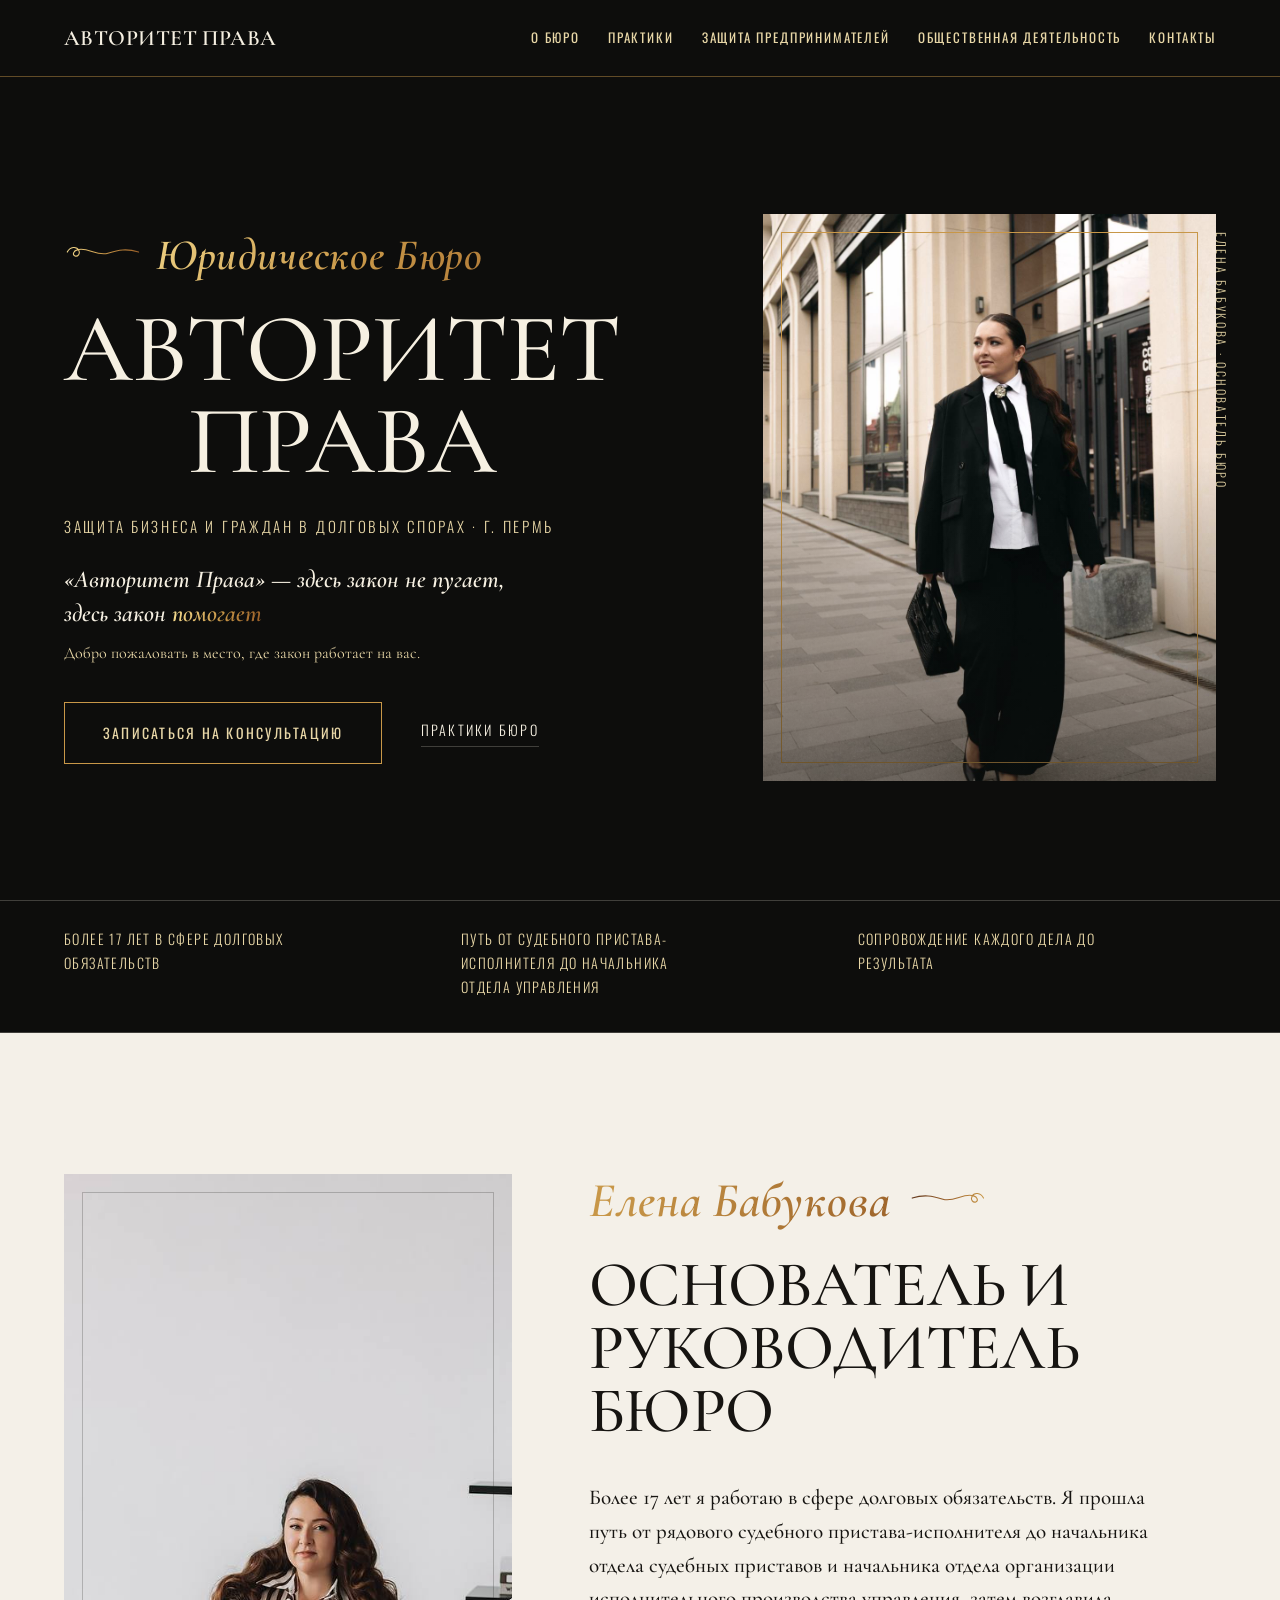
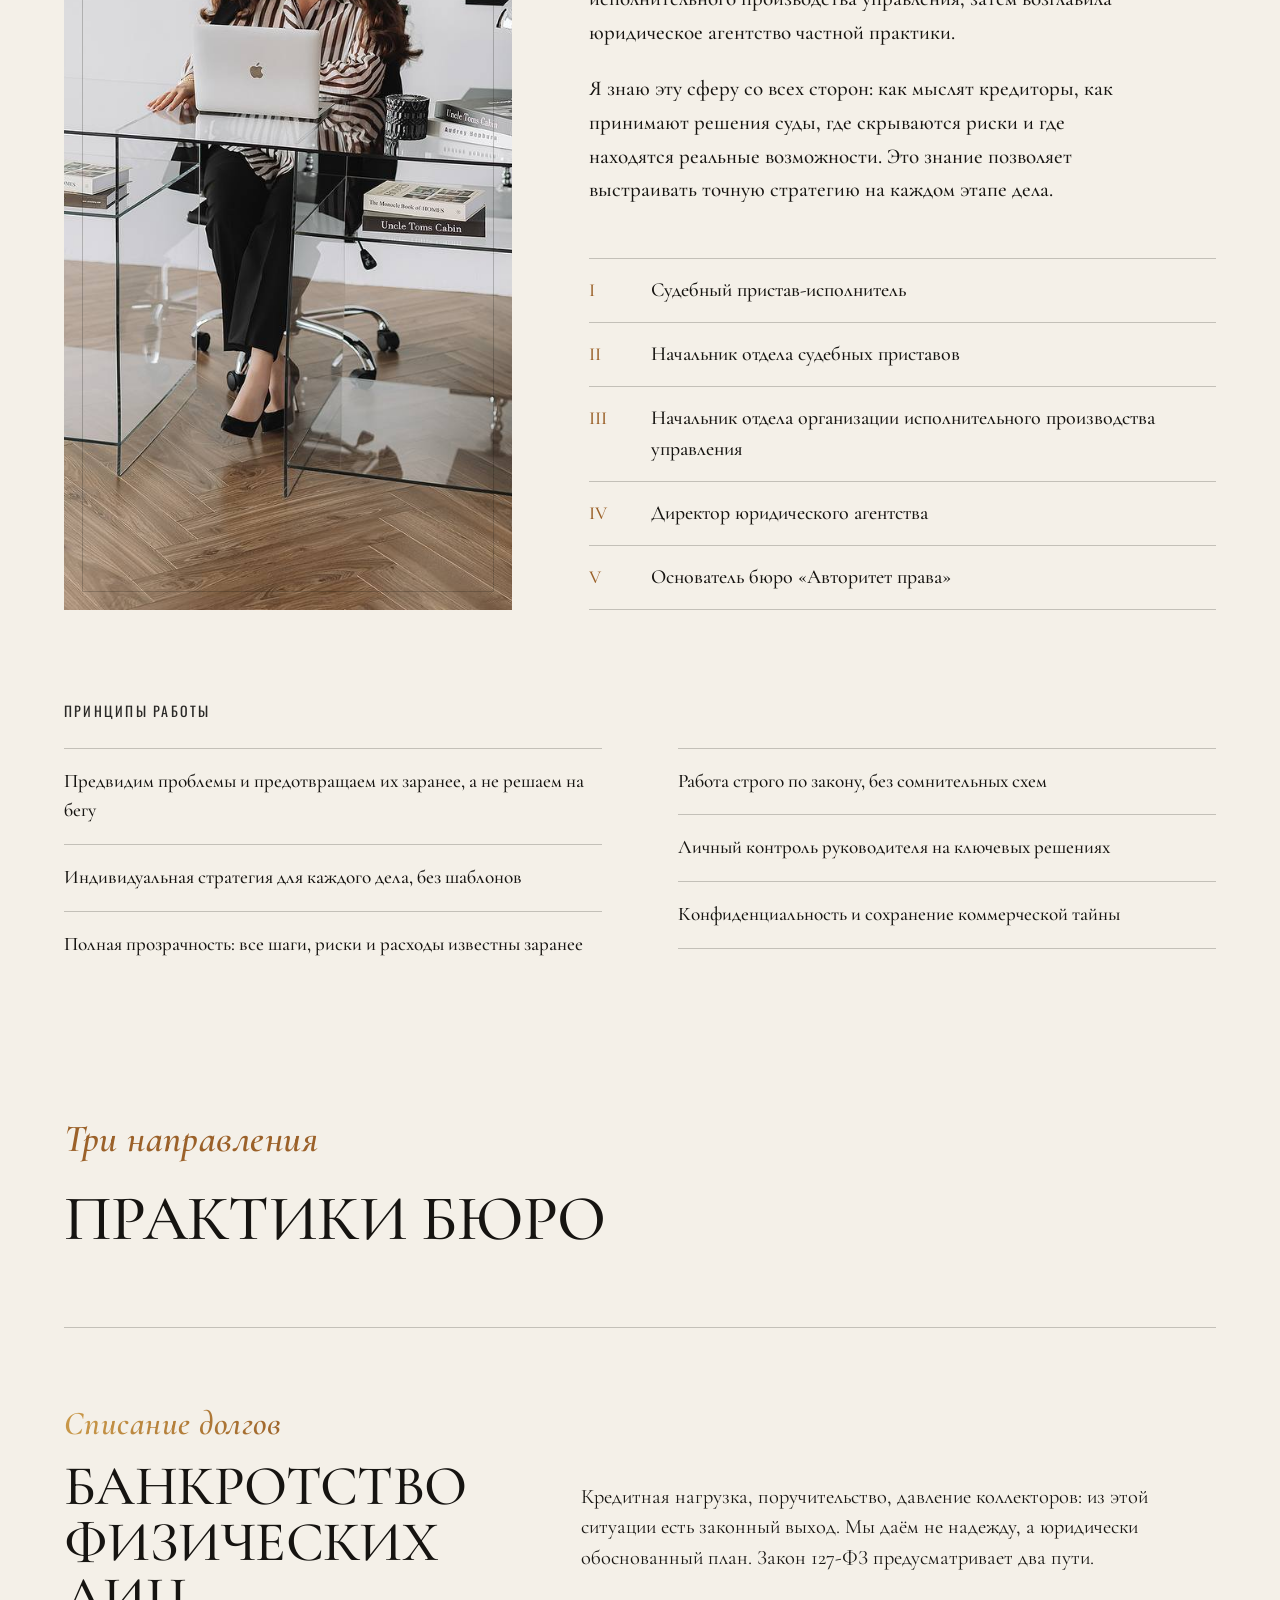
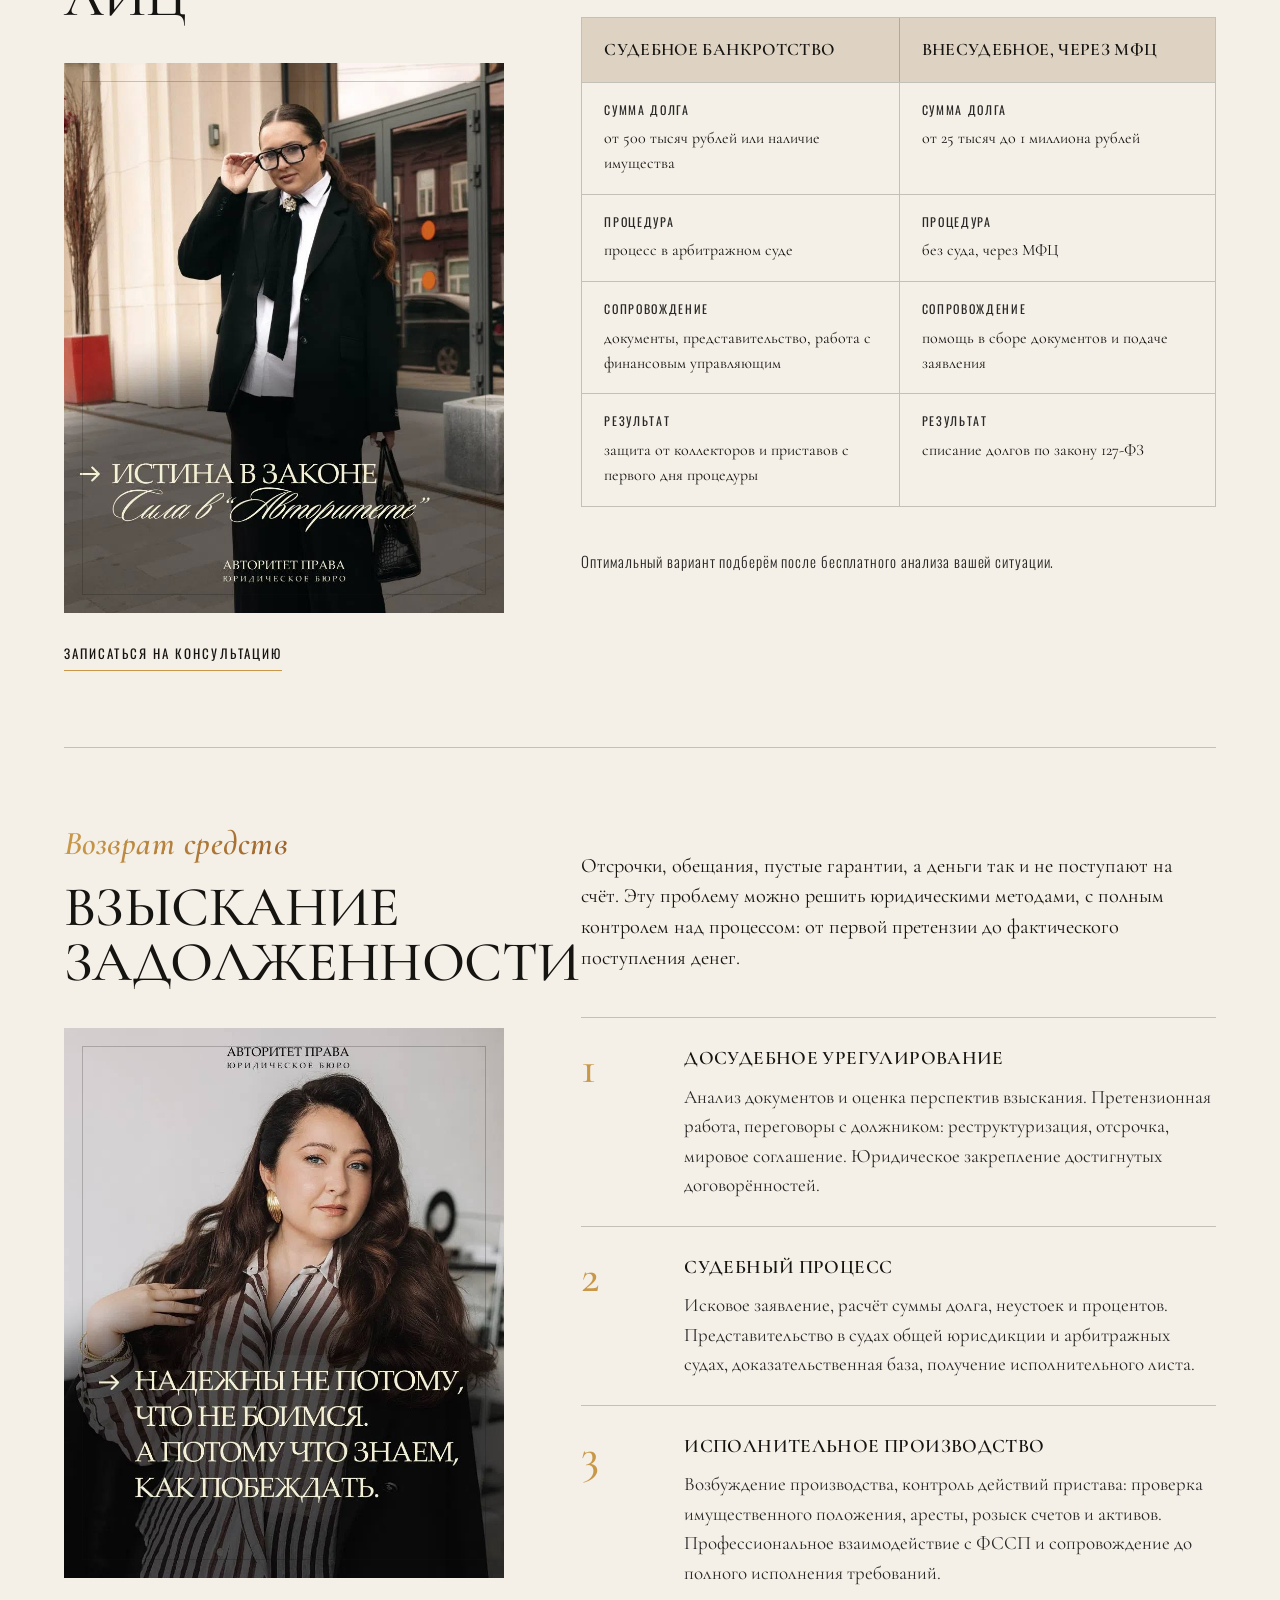
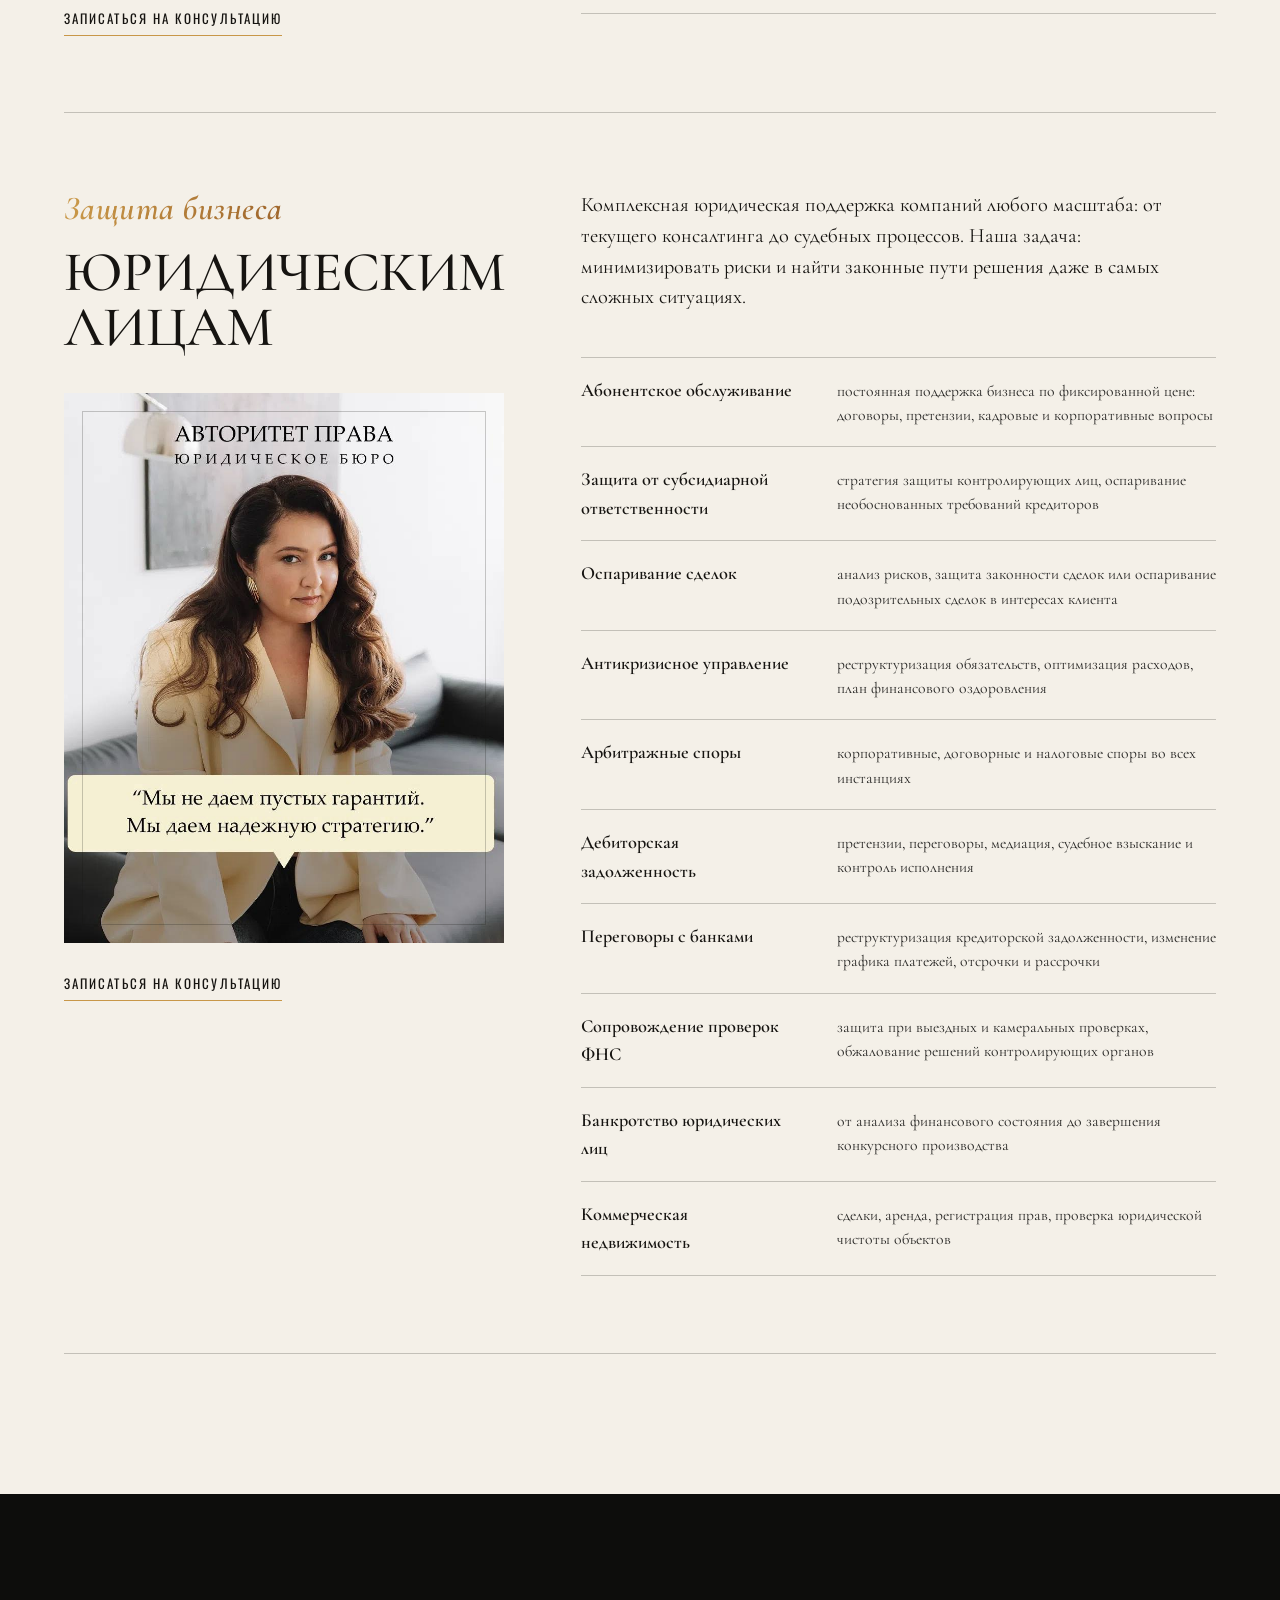
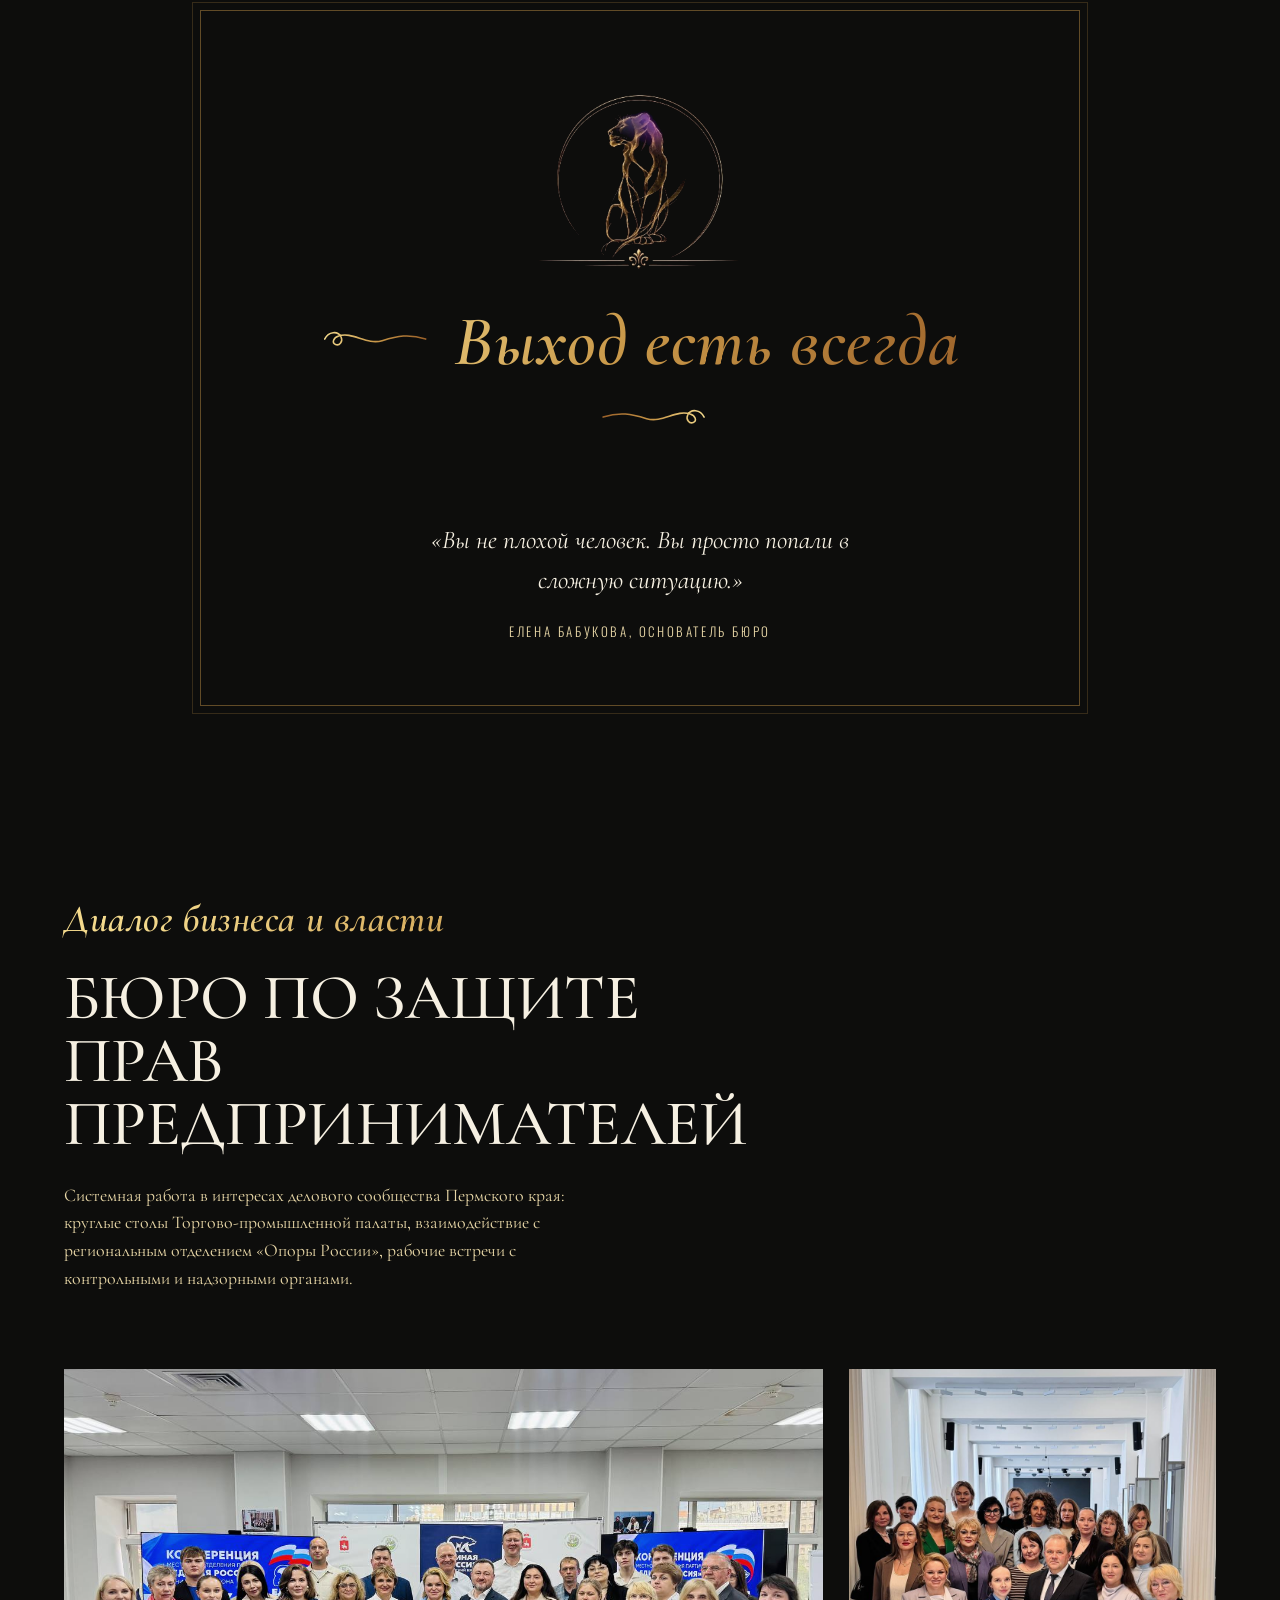
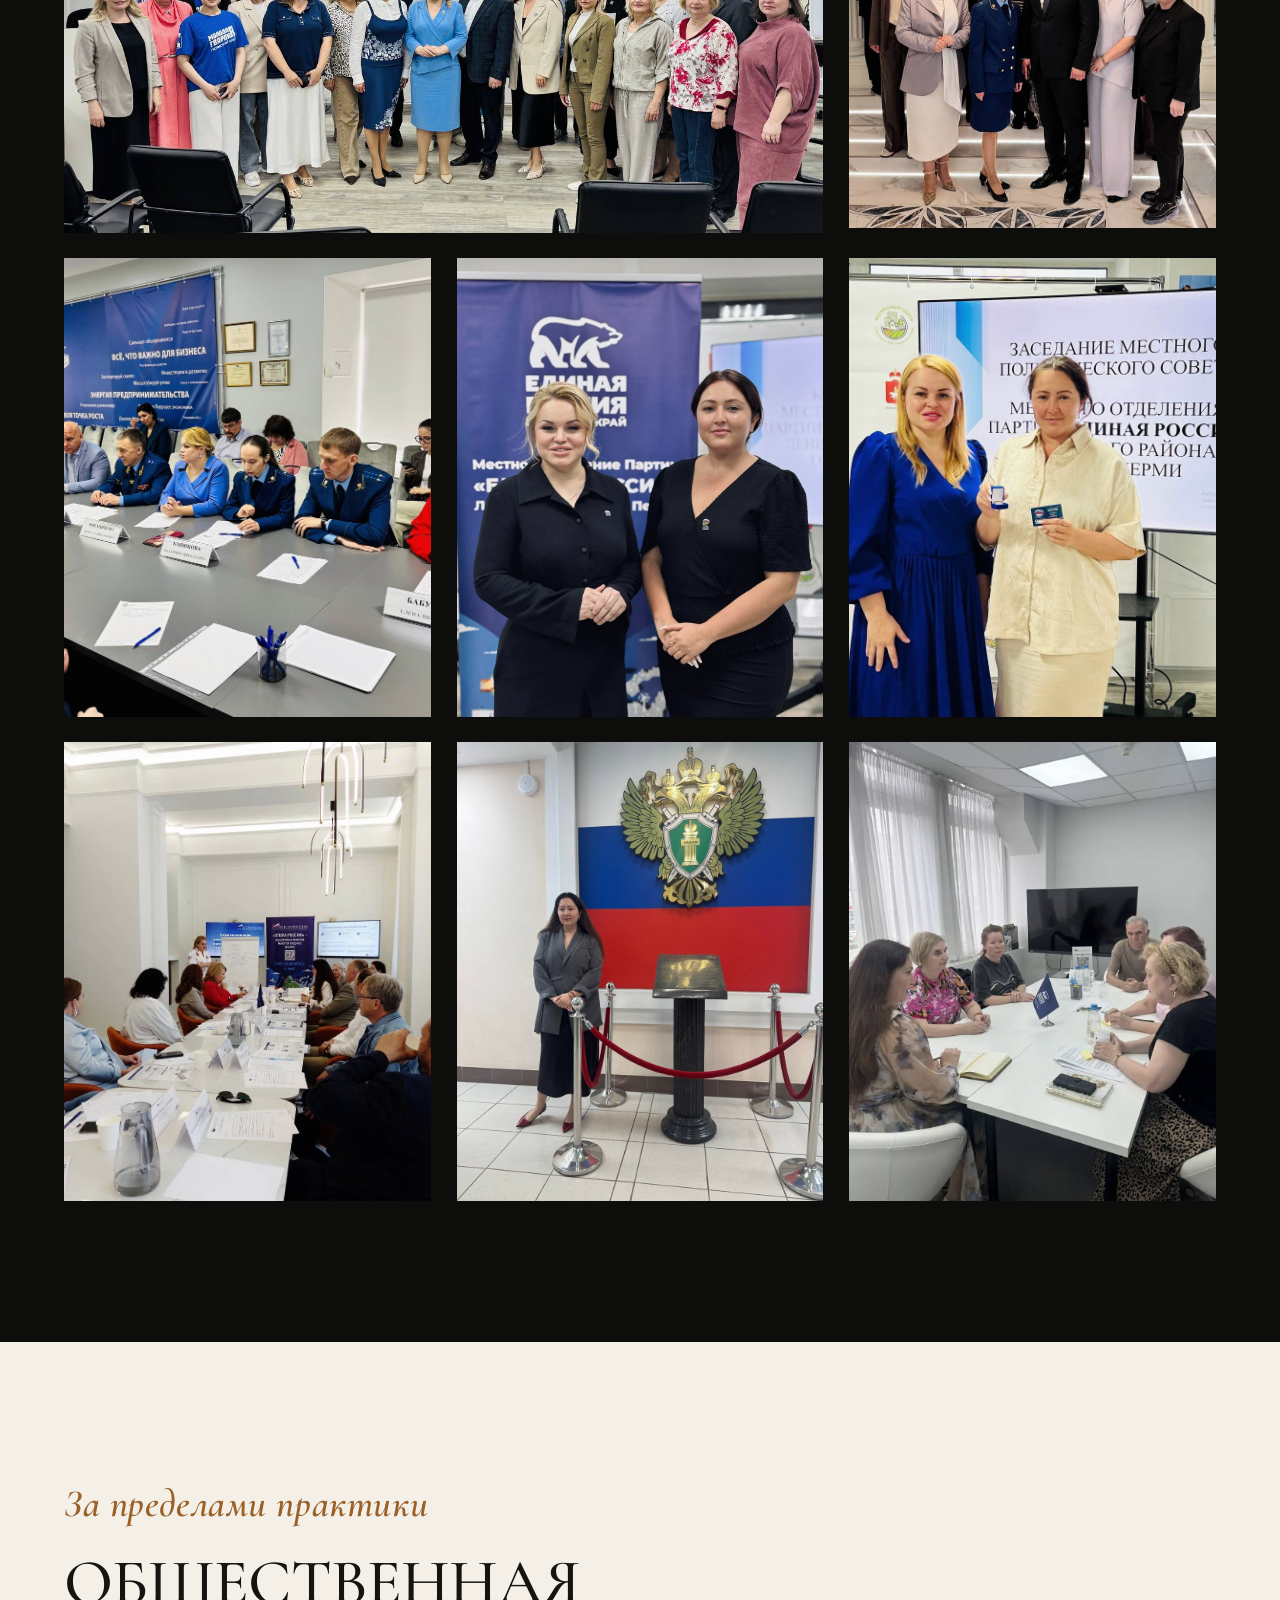
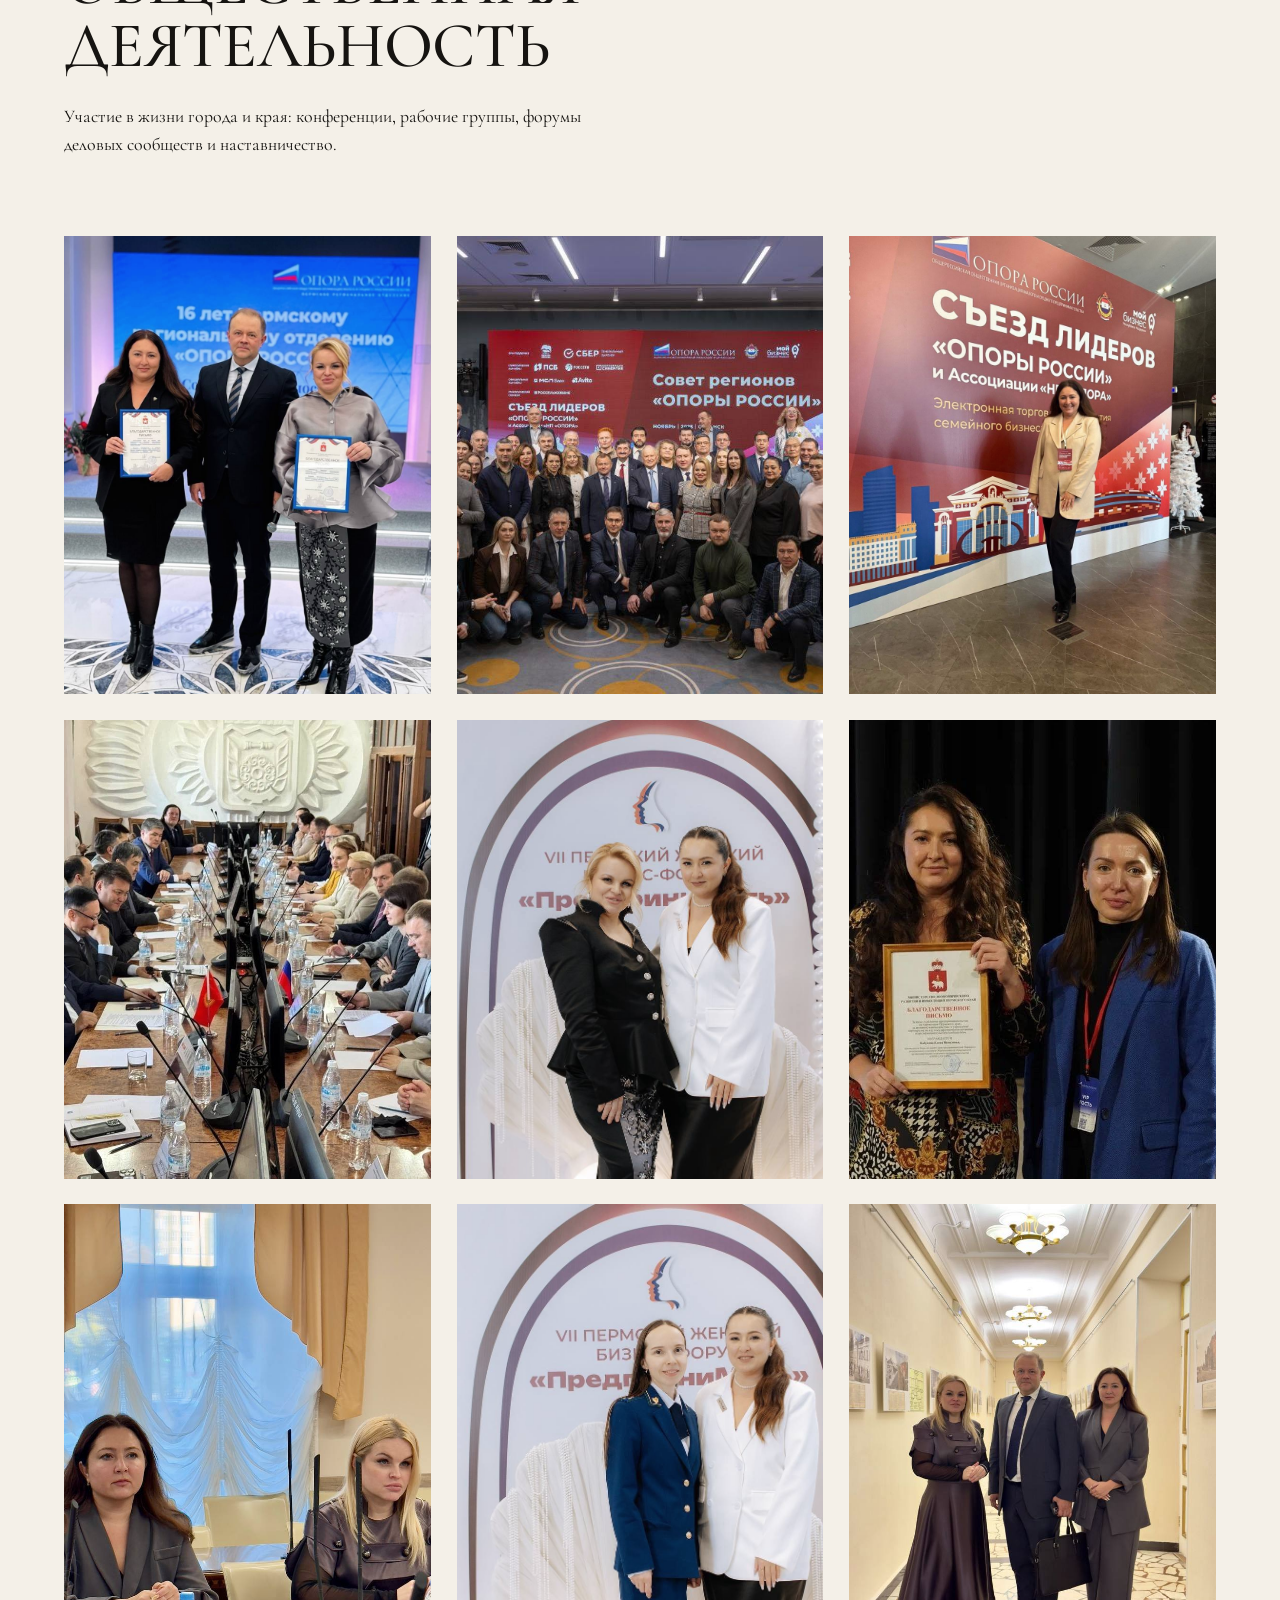
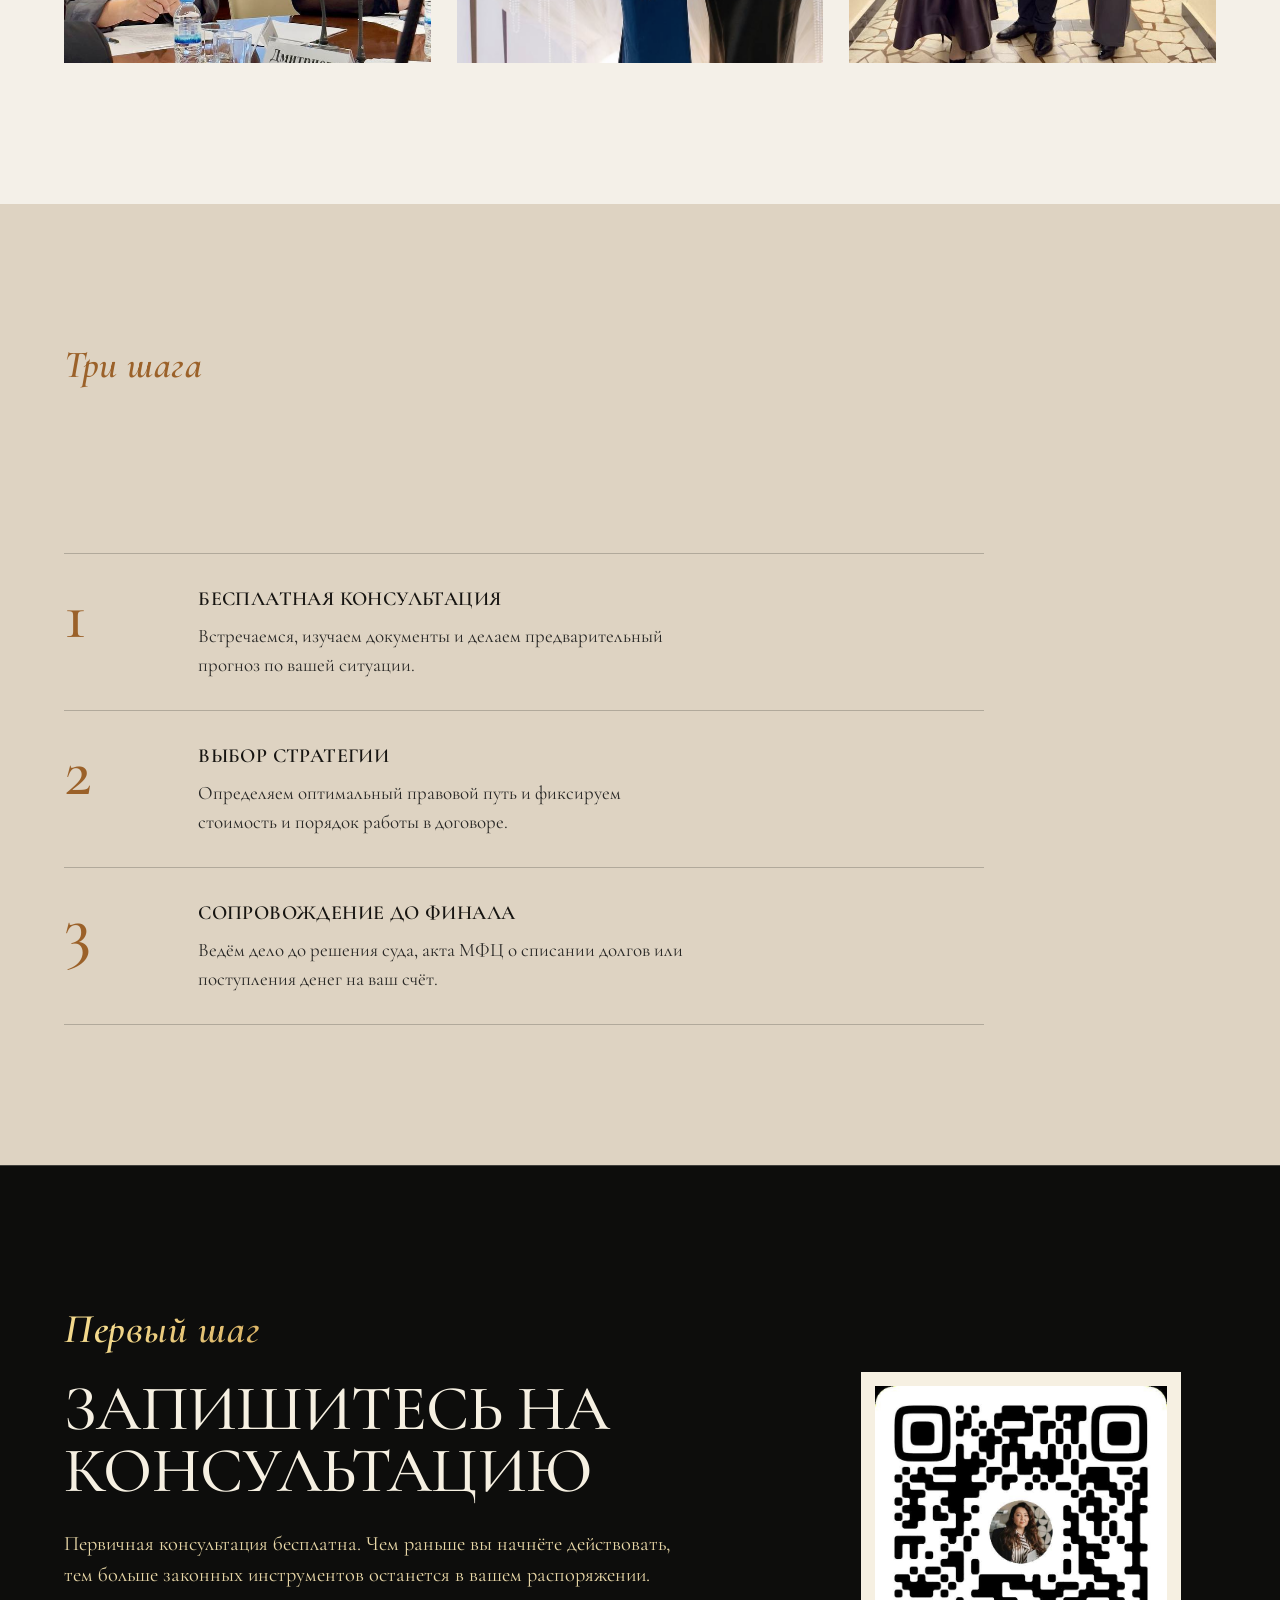
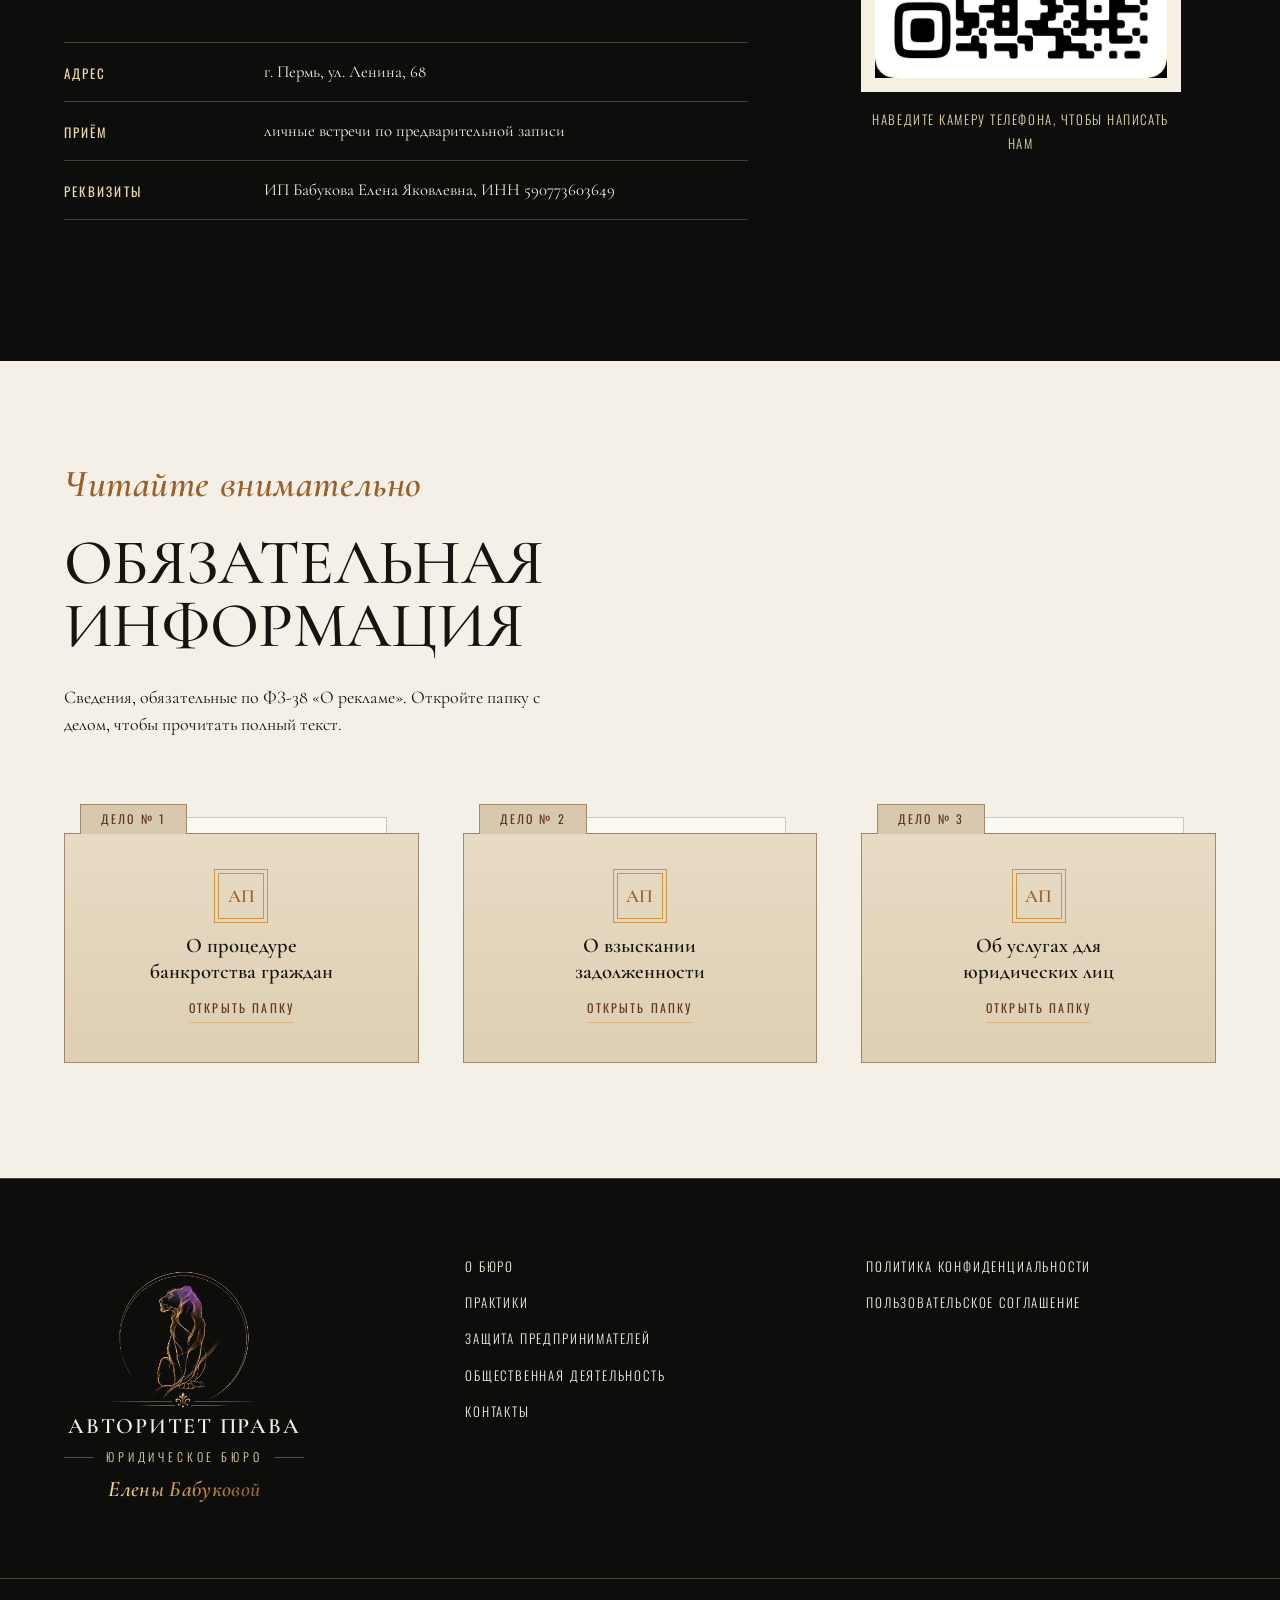
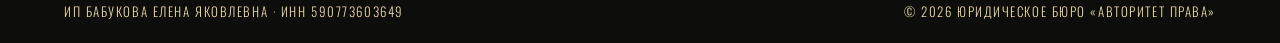
==== index.html @ 15e3c3ee "Правки по созвону с заказчиком: строгий курсив, тёмная шапка, таблица, рамка цитаты - Great Vibes за" ====
<!DOCTYPE html>
<html lang="ru">
<head>
<meta charset="utf-8">
<meta name="viewport" content="width=device-width, initial-scale=1">
<title>Авторитет права · Юридическое бюро, Пермь</title>
<meta name="description" content="Юридическое бюро «Авторитет права», Пермь. Банкротство физических лиц, взыскание задолженности, юридическое сопровождение бизнеса. Основатель: Елена Бабукова, более 17 лет практики.">
<link rel="icon" href="data:image/svg+xml,%3Csvg xmlns='http://www.w3.org/2000/svg' viewBox='0 0 64 64'%3E%3Crect width='64' height='64' fill='%230D0D0C'/%3E%3Ctext x='32' y='45' font-family='Georgia,serif' font-size='38' fill='%23C89748' text-anchor='middle'%3E%D0%90%3C/text%3E%3C/svg%3E">
<link rel="preconnect" href="https://fonts.googleapis.com">
<link rel="preconnect" href="https://fonts.gstatic.com" crossorigin>
<link href="https://fonts.googleapis.com/css2?family=Cormorant+Garamond:ital,wght@0,400;0,500;0,600;1,400;1,500;1,600&family=Oswald:wght@300;400&display=swap" rel="stylesheet">
<link rel="stylesheet" href="assets/site.css?v=2">
</head>
<body class="page-home">
<!--
THESIS: премиальный юридический дом в Перми, поданный как дорогое печатное издание:
слоновая кость против угольных слайдов, антиква капителью, каллиграфический росчерк.
Отказ от категорийного шаблона «3 карточки + иконки + градиентный герой».
OWN-WORLD: фарфор #F4F0E8, уголь #0D0D0C, многослойное золото F3D98C→9B6129 только
как тонкая линия и росчерк; Cormorant Garamond caps, Ballet script, Oswald микротип;
острые углы, ноль теней, волосяные линии, меню-листы вместо карточек.
STORY: посетитель узнаёт бюро, верит биографии основателя и реальным фото
деятельности, понимает три практики и записывается на консультацию.
FIRST VIEWPORT: угольный слайд; слева росчерк «юридическое бюро», гигантское
АВТОРИТЕТ ПРАВА, строка Освальдом, кнопка записи; справа портрет с тёмной вуалью
в золотой раме; внизу волосяная строка фактов.
FORM: дорогой журнальный лендинг, закреплён брендовыми доками клиента (brief-pinned).
FINISH: unreviewed and undocumented is unfinished; this build ends with the finish
review, the verdict, and DESIGN.md
-->

<header class="site-head" id="top">
  <div class="wrap head-row">
    <a class="brand" href="#top" aria-label="Авторитет права, на главную">
      <span class="brand-name">Авторитет права</span>
    </a>
    <nav class="head-nav" aria-label="Основная навигация">
      <a href="#osnovatel">О бюро</a>
      <a href="#praktiki">Практики</a>
      <a href="#predprinimateli">Защита предпринимателей</a>
      <a href="#obshestvo">Общественная деятельность</a>
      <a href="#kontakty">Контакты</a>
    </nav>
    <a class="head-cta" href="#kontakty">Записаться</a>
    <button class="burger" type="button" aria-expanded="false" aria-controls="mobile-menu" aria-label="Открыть меню">
      <span></span><span></span>
    </button>
  </div>
</header>

<div class="mobile-menu" id="mobile-menu" hidden>
  <nav aria-label="Мобильная навигация">
    <a href="#osnovatel">О бюро</a>
    <a href="#praktiki">Практики</a>
    <a href="#predprinimateli">Защита предпринимателей</a>
    <a href="#obshestvo">Общественная деятельность</a>
    <a href="#kontakty">Контакты</a>
    <a class="mobile-menu-cta" href="#kontakty">Записаться на консультацию</a>
  </nav>
</div>

<main>

  <!-- ГЕРОЙ -->
  <section class="hero" aria-label="Юридическое бюро Авторитет права">
    <div class="wrap hero-grid">
      <div class="hero-copy">
        <p class="script gold-script hero-script reveal"><span class="fl-top" aria-hidden="true"><svg viewBox="0 0 180 26"><defs><linearGradient id="flg-t" x1="0" y1="0" x2="1" y2="0"><stop offset="0" stop-color="#F3D98C"/><stop offset=".5" stop-color="#C89748"/><stop offset="1" stop-color="#9B6129"/></linearGradient></defs><path id="flh" d="M12 16 C20 6 33 7 36 14 C38 19 33 23 29 21 C25 19 27 13 33 12 C51 8 66 18 84 14" fill="none" stroke="url(#flg-t)" stroke-width="1.8" stroke-linecap="round"/><use href="#flh" transform="translate(180,0) scale(-1,1)"/><rect x="87.5" y="11.5" width="5" height="5" transform="rotate(45 90 14)" fill="url(#flg-t)"/></svg></span><svg class="fl" viewBox="0 0 140 40" aria-hidden="true"><defs><linearGradient id="flg-d" x1="0" y1="0" x2="1" y2="0"><stop offset="0" stop-color="#F3D98C"/><stop offset=".5" stop-color="#C89748"/><stop offset="1" stop-color="#9B6129"/></linearGradient></defs><path d="M6 22 C11 12 23 11 27 19 C30 25 25 31 20 29 C15 27 17 20 24 18 C42 12 60 30 80 24 C100 18 114 15 136 22" fill="none" stroke="url(#flg-d)" stroke-width="2" stroke-linecap="round"/></svg>Юридическое Бюро<svg class="fl fl-r fl-sym" viewBox="0 0 140 40" aria-hidden="true"><path d="M6 22 C11 12 23 11 27 19 C30 25 25 31 20 29 C15 27 17 20 24 18 C42 12 60 30 80 24 C100 18 114 15 136 22" fill="none" stroke="url(#flg-d)" stroke-width="2" stroke-linecap="round"/></svg></p>
        <h1 class="hero-title">
          <span class="reveal d1">Авторитет</span>
          <span class="reveal d2">права</span>
        </h1>
        <p class="hero-line reveal d3">Защита бизнеса и граждан в долговых спорах · г. Пермь</p>
        <p class="hero-welcome reveal d3">«Авторитет Права» — здесь закон не пугает, здесь закон <em class="gold-word">помогает</em></p>
        <p class="hero-welcome-sub reveal d4">Добро пожаловать в место, где закон работает на вас.</p>
        <div class="hero-actions reveal d4">
          <a class="btn btn-gold" href="#kontakty">Записаться на консультацию</a>
          <a class="link-quiet" href="#praktiki">Практики бюро</a>
        </div>
      </div>
      <figure class="hero-photo reveal d2">
        <span class="media" style="aspect-ratio:1024/1280">
          <img src="photoobsh/photo_1_2026-08-18_11-00-20.jpg" alt="Елена Бабукова, основатель юридического бюро «Авторитет права»" fetchpriority="high">
        </span>
        <span class="frame" aria-hidden="true"></span>
        <figcaption class="side-caption">Елена Бабукова · основатель бюро</figcaption>
      </figure>
    </div>
    <div class="wrap hero-facts reveal d5">
      <p>Более 17 лет в сфере долговых обязательств</p>
      <p>Путь от судебного пристава-исполнителя до начальника отдела управления</p>
      <p>Сопровождение каждого дела до результата</p>
    </div>
  </section>

  <!-- ОСНОВАТЕЛЬ -->
  <section class="founder section-light" id="osnovatel">
    <div class="wrap founder-grid">
      <figure class="founder-photo">
        <span class="media" style="aspect-ratio:853/1280">
          <img src="photoobsh/photo_15_2026-08-18_11-00-20.jpg" alt="Елена Бабукова в рабочем кабинете" loading="lazy">
        </span>
        <span class="frame frame-dark" aria-hidden="true"></span>
      </figure>
      <div class="founder-copy">
        <p class="script gold-script founder-script reveal">Елена Бабукова<svg class="fl fl-r" viewBox="0 0 140 40" aria-hidden="true"><defs><linearGradient id="flg-l" x1="0" y1="0" x2="1" y2="0"><stop offset="0" stop-color="#C89748"/><stop offset=".5" stop-color="#9B6129"/><stop offset="1" stop-color="#63391E"/></linearGradient></defs><path d="M6 22 C11 12 23 11 27 19 C30 25 25 31 20 29 C15 27 17 20 24 18 C42 12 60 30 80 24 C100 18 114 15 136 22" fill="none" stroke="url(#flg-l)" stroke-width="2" stroke-linecap="round"/></svg></p>
        <h2 class="h-display reveal">Основатель и руководитель бюро</h2>
        <div class="founder-text">
          <p>Более 17 лет я работаю в сфере долговых обязательств. Я прошла путь от рядового судебного пристава-исполнителя до начальника отдела судебных приставов и начальника отдела организации исполнительного производства управления, затем возглавила юридическое агентство частной практики.</p>
          <p>Я знаю эту сферу со всех сторон: как мыслят кредиторы, как принимают решения суды, где скрываются риски и где находятся реальные возможности. Это знание позволяет выстраивать точную стратегию на каждом этапе дела.</p>
        </div>
        <ol class="path-list" aria-label="Профессиональный путь">
          <li>Судебный пристав-исполнитель</li>
          <li>Начальник отдела судебных приставов</li>
          <li>Начальник отдела организации исполнительного производства управления</li>
          <li>Директор юридического агентства</li>
          <li>Основатель бюро «Авторитет права»</li>
        </ol>
      </div>
    </div>
    <div class="wrap principles">
      <h3 class="h-small">Принципы работы</h3>
      <ul class="menu-list two-col">
        <li>Предвидим проблемы и предотвращаем их заранее, а не решаем на бегу</li>
        <li>Индивидуальная стратегия для каждого дела, без шаблонов</li>
        <li>Полная прозрачность: все шаги, риски и расходы известны заранее</li>
        <li>Работа строго по закону, без сомнительных схем</li>
        <li>Личный контроль руководителя на ключевых решениях</li>
        <li>Конфиденциальность и сохранение коммерческой тайны</li>
      </ul>
    </div>
  </section>

  <!-- ПРАКТИКИ -->
  <section class="practices section-light" id="praktiki">
    <div class="wrap">
      <header class="section-head">
        <p class="script ink-script reveal">Три направления</p>
        <h2 class="h-display reveal">Практики бюро</h2>
      </header>

      <!-- 1. Банкротство физических лиц -->
      <article class="practice" id="bankrotstvo">
        <div class="practice-head">
          <p class="script gold-script practice-script">Списание долгов</p>
          <h3 class="h-practice">Банкротство физических лиц</h3>
          <figure class="practice-photo">
            <span class="media" style="aspect-ratio:4/5">
              <img src="photoobsh/photo_9_2026-08-18_11-00-20.jpg" alt="Елена Бабукова: истина в законе, сила в «Авторитете»" loading="lazy">
            </span>
            <span class="frame frame-dark" aria-hidden="true"></span>
          </figure>
          <a class="link-ink" href="#kontakty">Записаться на консультацию</a>
        </div>
        <div class="practice-body">
          <p class="lead">Кредитная нагрузка, поручительство, давление коллекторов: из этой ситуации есть законный выход. Мы даём не надежду, а юридически обоснованный план. Закон 127-ФЗ предусматривает два пути.</p>
          <div class="compare" role="table" aria-label="Сравнение судебного и внесудебного банкротства">
            <div class="compare-row compare-head" role="row">
              <p role="columnheader">Судебное банкротство</p>
              <p role="columnheader">Внесудебное, через МФЦ</p>
            </div>
            <div class="compare-row" role="row">
              <p role="cell" data-col="Судебное банкротство"><span class="cell-label">Сумма долга</span>от 500 тысяч рублей или наличие имущества</p>
              <p role="cell" data-col="Внесудебное, через МФЦ"><span class="cell-label">Сумма долга</span>от 25 тысяч до 1 миллиона рублей</p>
            </div>
            <div class="compare-row" role="row">
              <p role="cell" data-col="Судебное банкротство"><span class="cell-label">Процедура</span>процесс в арбитражном суде</p>
              <p role="cell" data-col="Внесудебное, через МФЦ"><span class="cell-label">Процедура</span>без суда, через МФЦ</p>
            </div>
            <div class="compare-row" role="row">
              <p role="cell" data-col="Судебное банкротство"><span class="cell-label">Сопровождение</span>документы, представительство, работа с финансовым управляющим</p>
              <p role="cell" data-col="Внесудебное, через МФЦ"><span class="cell-label">Сопровождение</span>помощь в сборе документов и подаче заявления</p>
            </div>
            <div class="compare-row" role="row">
              <p role="cell" data-col="Судебное банкротство"><span class="cell-label">Результат</span>защита от коллекторов и приставов с первого дня процедуры</p>
              <p role="cell" data-col="Внесудебное, через МФЦ"><span class="cell-label">Результат</span>списание долгов по закону 127-ФЗ</p>
            </div>
          </div>
          <p class="compare-hint" aria-hidden="true">Сдвиньте таблицу вбок, чтобы увидеть обе колонки</p>
          <p class="note">Оптимальный вариант подберём после бесплатного анализа вашей ситуации.</p>
        </div>
      </article>

      <!-- 2. Взыскание -->
      <article class="practice" id="vzyskanie">
        <div class="practice-head">
          <p class="script gold-script practice-script">Возврат средств</p>
          <h3 class="h-practice">Взыскание задолженности</h3>
          <figure class="practice-photo">
            <span class="media" style="aspect-ratio:4/5">
              <img src="photoobsh/photo_7_2026-08-18_11-00-20.jpg" alt="Елена Бабукова: надёжны, потому что знаем, как побеждать" loading="lazy">
            </span>
            <span class="frame frame-dark" aria-hidden="true"></span>
          </figure>
          <a class="link-ink" href="#kontakty">Записаться на консультацию</a>
        </div>
        <div class="practice-body">
          <p class="lead">Отсрочки, обещания, пустые гарантии, а деньги так и не поступают на счёт. Эту проблему можно решить юридическими методами, с полным контролем над процессом: от первой претензии до фактического поступления денег.</p>
          <ol class="stages">
            <li>
              <h4>Досудебное урегулирование</h4>
              <p>Анализ документов и оценка перспектив взыскания. Претензионная работа, переговоры с должником: реструктуризация, отсрочка, мировое соглашение. Юридическое закрепление достигнутых договорённостей.</p>
            </li>
            <li>
              <h4>Судебный процесс</h4>
              <p>Исковое заявление, расчёт суммы долга, неустоек и процентов. Представительство в судах общей юрисдикции и арбитражных судах, доказательственная база, получение исполнительного листа.</p>
            </li>
            <li>
              <h4>Исполнительное производство</h4>
              <p>Возбуждение производства, контроль действий пристава: проверка имущественного положения, аресты, розыск счетов и активов. Профессиональное взаимодействие с ФССП и сопровождение до полного исполнения требований.</p>
            </li>
          </ol>
        </div>
      </article>

      <!-- 3. Юридические лица -->
      <article class="practice" id="business">
        <div class="practice-head">
          <p class="script gold-script practice-script">Защита бизнеса</p>
          <h3 class="h-practice">Юридическим лицам</h3>
          <figure class="practice-photo">
            <span class="media" style="aspect-ratio:4/5">
              <img src="photoobsh/photo_10_2026-08-18_11-00-20.jpg" alt="Елена Бабукова: мы не даём пустых гарантий, мы даём надёжную стратегию" loading="lazy">
            </span>
            <span class="frame frame-dark" aria-hidden="true"></span>
          </figure>
          <a class="link-ink" href="#kontakty">Записаться на консультацию</a>
        </div>
        <div class="practice-body">
          <p class="lead">Комплексная юридическая поддержка компаний любого масштаба: от текущего консалтинга до судебных процессов. Наша задача: минимизировать риски и найти законные пути решения даже в самых сложных ситуациях.</p>
          <ul class="menu-list service-list">
            <li><strong>Абонентское обслуживание</strong><span>постоянная поддержка бизнеса по фиксированной цене: договоры, претензии, кадровые и корпоративные вопросы</span></li>
            <li><strong>Защита от субсидиарной ответственности</strong><span>стратегия защиты контролирующих лиц, оспаривание необоснованных требований кредиторов</span></li>
            <li><strong>Оспаривание сделок</strong><span>анализ рисков, защита законности сделок или оспаривание подозрительных сделок в интересах клиента</span></li>
            <li><strong>Антикризисное управление</strong><span>реструктуризация обязательств, оптимизация расходов, план финансового оздоровления</span></li>
            <li><strong>Арбитражные споры</strong><span>корпоративные, договорные и налоговые споры во всех инстанциях</span></li>
            <li><strong>Дебиторская задолженность</strong><span>претензии, переговоры, медиация, судебное взыскание и контроль исполнения</span></li>
            <li><strong>Переговоры с банками</strong><span>реструктуризация кредиторской задолженности, изменение графика платежей, отсрочки и рассрочки</span></li>
            <li><strong>Сопровождение проверок ФНС</strong><span>защита при выездных и камеральных проверках, обжалование решений контролирующих органов</span></li>
            <li><strong>Банкротство юридических лиц</strong><span>от анализа финансового состояния до завершения конкурсного производства</span></li>
            <li><strong>Коммерческая недвижимость</strong><span>сделки, аренда, регистрация прав, проверка юридической чистоты объектов</span></li>
          </ul>
        </div>
      </article>
    </div>
  </section>

  <!-- ЦИТАТА -->
  <section class="quote-band" aria-label="Слова основателя">
    <div class="wrap">
      <div class="quote-frame">
      <figure class="emblem logo-blend reveal" aria-hidden="true">
        <img src="pics/emblem.png" alt="" loading="lazy" onerror="this.closest('.emblem').hidden=true">
      </figure>
      <p class="script gold-script quote-script reveal"><svg class="fl" viewBox="0 0 140 40" aria-hidden="true"><path d="M6 22 C11 12 23 11 27 19 C30 25 25 31 20 29 C15 27 17 20 24 18 C42 12 60 30 80 24 C100 18 114 15 136 22" fill="none" stroke="url(#flg-d)" stroke-width="2" stroke-linecap="round"/></svg>Выход есть всегда<svg class="fl fl-r" viewBox="0 0 140 40" aria-hidden="true"><path d="M6 22 C11 12 23 11 27 19 C30 25 25 31 20 29 C15 27 17 20 24 18 C42 12 60 30 80 24 C100 18 114 15 136 22" fill="none" stroke="url(#flg-d)" stroke-width="2" stroke-linecap="round"/></svg></p>
      <p class="quote-line reveal">«Вы не плохой человек. Вы просто попали в сложную ситуацию.»</p>
      <p class="quote-author reveal">Елена Бабукова, основатель бюро</p>
      </div>
    </div>
  </section>

  <!-- ЗАЩИТА ПРЕДПРИНИМАТЕЛЕЙ -->
  <section class="gallery-section section-dark" id="predprinimateli">
    <div class="wrap">
      <header class="section-head">
        <p class="script gold-script reveal">Диалог бизнеса и власти</p>
        <h2 class="h-display reveal">Бюро по защите прав предпринимателей</h2>
        <p class="section-intro">Системная работа в интересах делового сообщества Пермского края: круглые столы Торгово-промышленной палаты, взаимодействие с региональным отделением «Опоры России», рабочие встречи с контрольными и надзорными органами.</p>
      </header>
      <div class="mosaic">
        <figure class="wide"><span class="media" style="aspect-ratio:1280/960"><img src="photoprav/photo_3_2026-08-18_11-06-35.jpg" alt="Участники конференции делового сообщества" loading="lazy"></span></figure>
        <figure><span class="media" style="aspect-ratio:960/1280"><img src="photoprav/photo_8_2026-08-18_11-06-35.jpg" alt="Участники деловой встречи в парадном зале" loading="lazy"></span></figure>
        <figure><span class="media" style="aspect-ratio:1280/959"><img src="photoprav/photo_9_2026-08-18_11-06-35.jpg" alt="Заседание в Пермской торгово-промышленной палате" loading="lazy"></span></figure>
        <figure><span class="media" style="aspect-ratio:1022/1280"><img src="photoprav/photo_2_2026-08-18_11-06-35.jpg" alt="Рабочая встреча" loading="lazy"></span></figure>
        <figure><span class="media" style="aspect-ratio:1280/960"><img src="photoprav/photo_1_2026-08-18_11-06-35.jpg" alt="Вручение награды на заседании совета" loading="lazy"></span></figure>
        <figure><span class="media" style="aspect-ratio:853/1280"><img src="photoprav/photo_4_2026-08-18_11-06-35.jpg" alt="Стратегическая сессия «Опоры России»" loading="lazy"></span></figure>
        <figure><span class="media" style="aspect-ratio:942/1280"><img src="photoprav/photo_6_2026-08-18_11-06-35.jpg" alt="Рабочий визит" loading="lazy"></span></figure>
        <figure><span class="media" style="aspect-ratio:959/1280"><img src="photoprav/photo_7_2026-08-18_11-06-35.jpg" alt="Приём граждан" loading="lazy"></span></figure>
      </div>
    </div>
  </section>

  <!-- ОБЩЕСТВЕННАЯ ДЕЯТЕЛЬНОСТЬ -->
  <section class="gallery-section section-light" id="obshestvo">
    <div class="wrap">
      <header class="section-head">
        <p class="script ink-script reveal">За пределами практики</p>
        <h2 class="h-display reveal">Общественная деятельность</h2>
        <p class="section-intro">Участие в жизни города и края: конференции, рабочие группы, форумы деловых сообществ и наставничество.</p>
      </header>
      <div class="mosaic" id="obshestvo-mosaic">
        <figure><span class="media" style="aspect-ratio:960/1280"><img src="photoobsh/photo_25_2026-08-18_11-00-20.jpg" alt="Вручение благодарственных писем на юбилее пермского отделения «Опоры России»" loading="lazy"></span></figure>
        <figure><span class="media" style="aspect-ratio:1280/720"><img src="photoobsh/photo_29_2026-08-18_11-00-21.jpg" alt="Совет регионов «Опоры России», съезд лидеров" loading="lazy"></span></figure>
        <figure><span class="media" style="aspect-ratio:960/1280"><img src="photoobsh/photo_30_2026-08-18_11-00-21.jpg" alt="Съезд лидеров «Опоры России» и Ассоциации «НП Опора»" loading="lazy"></span></figure>
        <figure><span class="media" style="aspect-ratio:1179/884"><img src="photoobsh/photo_24_2026-08-18_11-00-20.jpg" alt="Международный круглый стол" loading="lazy"></span></figure>
        <figure><span class="media" style="aspect-ratio:1280/961"><img src="photoobsh/photo_31_2026-08-18_11-00-21.jpg" alt="Пермский женский бизнес-форум «Предпринимательница»" loading="lazy"></span></figure>
        <figure><span class="media" style="aspect-ratio:1179/759"><img src="photoobsh/photo_26_2026-08-18_11-00-21.jpg" alt="Вручение благодарственного письма Министерства экономического развития Пермского края" loading="lazy"></span></figure>
        <figure><span class="media" style="aspect-ratio:720/1280"><img src="photoobsh/photo_32_2026-08-18_11-00-21.jpg" alt="Заседание рабочей группы" loading="lazy"></span></figure>
        <figure><span class="media" style="aspect-ratio:1280/961"><img src="photoobsh/photo_27_2026-08-18_11-00-21.jpg" alt="Участники форума" loading="lazy"></span></figure>
        <figure><span class="media" style="aspect-ratio:720/1280"><img src="photoobsh/photo_33_2026-08-18_11-00-21.jpg" alt="Рабочая встреча" loading="lazy"></span></figure>
      </div>
    </div>
  </section>

  <!-- КАК МЫ РАБОТАЕМ -->
  <section class="process section-sand" id="process">
    <div class="wrap">
      <header class="section-head">
        <p class="script ink-script reveal">Три шага</p>
        <h2 class="h-display reveal">Как мы работаем</h2>
      </header>
      <ol class="steps">
        <li>
          <h3>Бесплатная консультация</h3>
          <p>Встречаемся, изучаем документы и делаем предварительный прогноз по вашей ситуации.</p>
        </li>
        <li>
          <h3>Выбор стратегии</h3>
          <p>Определяем оптимальный правовой путь и фиксируем стоимость и порядок работы в договоре.</p>
        </li>
        <li>
          <h3>Сопровождение до финала</h3>
          <p>Ведём дело до решения суда, акта МФЦ о списании долгов или поступления денег на ваш счёт.</p>
        </li>
      </ol>
    </div>
  </section>

  <!-- КОНТАКТЫ -->
  <section class="contacts section-dark" id="kontakty">
    <div class="wrap contacts-grid">
      <div class="contacts-copy">
        <p class="script gold-script reveal">Первый шаг</p>
        <h2 class="h-display reveal">Запишитесь на консультацию</h2>
        <p class="lead">Первичная консультация бесплатна. Чем раньше вы начнёте действовать, тем больше законных инструментов останется в вашем распоряжении.</p>
        <dl class="contact-data">
          <div>
            <dt>Адрес</dt>
            <dd>г. Пермь, ул. Ленина, 68</dd>
          </div>
          <div>
            <dt>Приём</dt>
            <dd>личные встречи по предварительной записи</dd>
          </div>
          <div>
            <dt>Реквизиты</dt>
            <dd>ИП Бабукова Елена Яковлевна, ИНН 590773603649</dd>
          </div>
        </dl>
      </div>
      <figure class="qr-figure">
        <span class="media" style="aspect-ratio:1/1">
          <img src="photoobsh/photo_19_2026-08-18_11-00-20.jpg" alt="QR-код для связи с бюро" loading="lazy">
        </span>
        <figcaption>Наведите камеру телефона, чтобы написать нам</figcaption>
      </figure>
    </div>
  </section>

  <!-- ОБЯЗАТЕЛЬНАЯ ИНФОРМАЦИЯ -->
  <section class="legal section-light" aria-label="Обязательная информация">
    <div class="wrap">
      <header class="section-head legal-head">
        <p class="script ink-script reveal">Читайте внимательно</p>
        <h2 class="h-display reveal">Обязательная информация</h2>
        <p class="section-intro">Сведения, обязательные по ФЗ-38 «О рекламе». Откройте папку с делом, чтобы прочитать полный текст.</p>
      </header>
      <div class="dossiers">
        <div class="dossier">
          <button class="folder" type="button" aria-expanded="false" aria-controls="paper-1">
            <span class="folder-tab">Дело № 1</span>
            <span class="folder-sheet" aria-hidden="true"></span>
            <span class="folder-front">
              <span class="folder-seal" aria-hidden="true">АП</span>
              <span class="folder-title">О процедуре банкротства граждан</span>
              <span class="folder-hint">Открыть папку</span>
            </span>
          </button>
          <div class="paper" id="paper-1">
            <div class="paper-inner">
              <p class="paper-head">Юридическое бюро «Авторитет права» · ФЗ-38 «О рекламе»</p>
              <p>Банкротство влечёт негативные последствия: повторная процедура возможна не ранее чем через 5 лет; получение кредитов будет затруднено в течение всего этого срока. Процедура не освобождает от алиментов, субсидиарной ответственности, возмещения вреда жизни и здоровью. Информация не является публичной офертой и не гарантирует полного освобождения от всех долгов: результат зависит от индивидуальных обстоятельств. Перед принятием решения рекомендуем получить консультацию специалиста и ознакомиться с полным перечнем последствий на личном приёме.</p>
            </div>
          </div>
        </div>
        <div class="dossier">
          <button class="folder" type="button" aria-expanded="false" aria-controls="paper-2">
            <span class="folder-tab">Дело № 2</span>
            <span class="folder-sheet" aria-hidden="true"></span>
            <span class="folder-front">
              <span class="folder-seal" aria-hidden="true">АП</span>
              <span class="folder-title">О взыскании задолженности</span>
              <span class="folder-hint">Открыть папку</span>
            </span>
          </button>
          <div class="paper" id="paper-2">
            <div class="paper-inner">
              <p class="paper-head">Юридическое бюро «Авторитет права» · ФЗ-38 «О рекламе»</p>
              <p>Результаты взыскания зависят от конкретных обстоятельств: наличия имущества у должника, его платёжеспособности, действий третьих лиц и судебных органов. Бюро не гарантирует стопроцентный возврат средств, но обязуется приложить все законные усилия для достижения положительного результата. Взыскание может быть сопряжено с судебными расходами (госпошлины, оплата услуг представителей), которые в случае проигрыша могут быть возложены на заявителя. О рисках мы подробно информируем до подписания договора.</p>
            </div>
          </div>
        </div>
        <div class="dossier">
          <button class="folder" type="button" aria-expanded="false" aria-controls="paper-3">
            <span class="folder-tab">Дело № 3</span>
            <span class="folder-sheet" aria-hidden="true"></span>
            <span class="folder-front">
              <span class="folder-seal" aria-hidden="true">АП</span>
              <span class="folder-title">Об услугах для юридических лиц</span>
              <span class="folder-hint">Открыть папку</span>
            </span>
          </button>
          <div class="paper" id="paper-3">
            <div class="paper-inner">
              <p class="paper-head">Юридическое бюро «Авторитет права» · ФЗ-38 «О рекламе»</p>
              <p>Информация носит ознакомительный характер и не является публичной офертой (ст. 437 ГК РФ). Результаты юридических услуг зависят от множества факторов, включая полноту и достоверность предоставленных документов, позицию суда и действия контрагентов. Банкротство юридических лиц влечёт риски, включая привлечение руководителя к субсидиарной ответственности, утрату контроля над компанией и прекращение деятельности. Услуги оказываются квалифицированными юристами с профильным образованием; информация о специалистах предоставляется по запросу.</p>
            </div>
          </div>
        </div>
      </div>
    </div>
  </section>

</main>

<footer class="site-foot">
  <div class="wrap foot-grid">
    <div class="foot-brand">
      <img class="foot-emblem logo-blend" src="pics/emblem.png" alt="" loading="lazy" onerror="this.hidden=true">
      <p class="foot-name">Авторитет права</p>
      <p class="foot-tag">Юридическое бюро</p>
      <p class="foot-script script gold-script">Елены Бабуковой</p>
    </div>
    <nav class="foot-nav" aria-label="Навигация в подвале">
      <a href="#osnovatel">О бюро</a>
      <a href="#praktiki">Практики</a>
      <a href="#predprinimateli">Защита предпринимателей</a>
      <a href="#obshestvo">Общественная деятельность</a>
      <a href="#kontakty">Контакты</a>
    </nav>
    <div class="foot-legal">
      <a href="privacy.html">Политика конфиденциальности</a>
      <a href="terms.html">Пользовательское соглашение</a>
    </div>
  </div>
  <div class="wrap foot-bottom">
    <p>ИП Бабукова Елена Яковлевна · ИНН 590773603649</p>
    <p>© 2026 Юридическое бюро «Авторитет права»</p>
  </div>
</footer>

<div class="paper-modal" id="paper-modal" hidden>
  <div class="paper-backdrop" data-close></div>
  <article class="paper-sheet" role="dialog" aria-modal="true" aria-labelledby="paper-modal-title">
    <header class="paper-sheet-head">
      <span class="folder-seal" aria-hidden="true">АП</span>
      <p class="paper-brand">Юридическое бюро «Авторитет права»</p>
      <h3 class="paper-title" id="paper-modal-title"></h3>
    </header>
    <div class="paper-body"></div>
    <footer class="paper-foot">
      <span>ФЗ-38 «О рекламе» · ст. 437 ГК РФ</span>
      <button class="paper-close" type="button" data-close>
        <svg viewBox="0 0 16 16" aria-hidden="true"><path d="M2 2 L14 14 M14 2 L2 14" stroke="currentColor" stroke-width="1.4" stroke-linecap="round"/></svg>
        Закрыть
      </button>
    </footer>
  </article>
</div>
<button class="to-top"
 type="button" id="to-top" aria-label="Наверх" hidden>
  <svg viewBox="0 0 24 24" aria-hidden="true"><path d="M12 19 V6 M6 11.5 L12 5.5 L18 11.5" fill="none" stroke="currentColor" stroke-width="1.6" stroke-linecap="round" stroke-linejoin="round"/></svg>
</button>
<script src="assets/site.js?v=2" defer></script>
</body>
</html>
---- assets/site.css ----
/* =============================================================
   Авторитет права · премиальный юридический минимализм
   фарфор / уголь / многослойное золото · Cormorant + Ballet + Oswald
   острые углы, ноль теней, волосяные линии
   ============================================================= */

:root{
  --ivory:#F4F0E8;
  --sand:#DED3C2;
  --gold-hi:#F3D98C;
  --gold:#C89748;
  --gold-deep:#9B6129;
  --bronze:#63391E;
  --ink:#161411;
  --coal:#0D0D0C;
  --smoke:#292826;
  --cream:#F6F0E2;
  --gold-pale:#E8D7A7;
  --neutral:#746F69;

  --serif:"Cormorant Garamond",Georgia,"Times New Roman",serif;
  --script:"Cormorant Garamond",Georgia,serif;
  --sans:"Oswald","Arial Narrow",Arial,sans-serif;

  --hair-dark:rgba(22,20,17,.22);
  --hair-gold:rgba(200,151,72,.45);
  --hair-cream:rgba(246,240,226,.22);

  --pad-block:clamp(84px,11vw,168px);
}

*,*::before,*::after{box-sizing:border-box}
html{scroll-behavior:smooth}
html,body{overflow-x:clip}

/* фирменный скроллбар: угольная дорожка, золотой бегунок */
html{scrollbar-color:var(--gold) var(--coal);scrollbar-width:thin}
::-webkit-scrollbar{width:11px;height:11px}
::-webkit-scrollbar-track{background:var(--coal)}
::-webkit-scrollbar-thumb{
  background:linear-gradient(180deg,var(--gold-hi),var(--gold) 45%,var(--gold-deep));
  border:2px solid var(--coal);
}
::-webkit-scrollbar-thumb:hover{background:var(--gold-hi)}
::-webkit-scrollbar-corner{background:var(--coal)}
body{
  margin:0;
  background:var(--ivory);
  color:var(--ink);
  font-family:var(--serif);
  font-size:19px;
  line-height:1.55;
  -webkit-font-smoothing:antialiased;
}
img{display:block;max-width:100%}
a{color:inherit}
p{margin:0}
h1,h2,h3,h4{margin:0;font-weight:500}
ul,ol,dl,dd,figure{margin:0;padding:0}
li{list-style:none}
button{font:inherit;background:none;border:0;cursor:pointer;color:inherit}

.wrap{max-width:1360px;margin-inline:auto;padding-inline:clamp(20px,5vw,72px)}

::selection{background:var(--gold);color:var(--coal)}

/* ---------- типографика ---------- */
.script{
  font-family:var(--script);
  font-style:italic;
  font-weight:600;
  letter-spacing:.015em;
  line-height:1.12;
}
.gold-script,.ink-script{
  padding:.1em .4em .16em .12em;
  margin:-.1em -.4em -.16em -.12em;
}

/* виньетки-росчерки вокруг каллиграфии */
.fl{
  display:inline-block;
  width:clamp(44px,6vw,110px);
  height:auto;
  vertical-align:.16em;
  margin-right:.35em;
}
.fl-r{
  transform:scaleX(-1);
  margin-right:0;
  margin-left:.4em;
}
.quote-script .fl{width:clamp(64px,8.5vw,150px)}
.fl-top{display:none}
.fl-sym{display:none}
@media (max-width:1080px) and (min-width:561px){
  .fl-sym{display:inline-block}
}
.gold-script{
  background:linear-gradient(112deg,var(--gold-hi) 8%,var(--gold) 46%,var(--gold-deep) 88%);
  -webkit-background-clip:text;
  background-clip:text;
  color:transparent;
}
.ink-script{color:var(--gold-deep)}
.section-light .gold-script,.section-sand .gold-script{
  background:linear-gradient(112deg,var(--gold) 5%,var(--gold-deep) 52%,var(--bronze) 95%);
  -webkit-background-clip:text;
  background-clip:text;
}

.h-display{
  font-family:var(--serif);
  font-weight:500;
  text-transform:uppercase;
  letter-spacing:-.01em;
  line-height:.98;
  font-size:clamp(1.85rem,5vw,4.2rem);
  max-width:22ch;
  text-wrap:balance;
}
.h-practice{
  font-family:var(--serif);
  font-weight:500;
  text-transform:uppercase;
  letter-spacing:-.01em;
  line-height:.98;
  font-size:clamp(1.9rem,4.4vw,3.6rem);
  text-wrap:balance;
}
.h-small{
  font-family:var(--sans);
  font-weight:400;
  font-size:14px;
  letter-spacing:.16em;
  text-transform:uppercase;
  color:var(--smoke);
}
.lead{
  font-size:clamp(1.15rem,1.6vw,1.4rem);
  line-height:1.5;
  max-width:62ch;
}
.note{
  font-family:var(--sans);
  font-weight:300;
  font-size:15px;
  letter-spacing:.06em;
  color:var(--smoke);
  max-width:60ch;
}

/* ---------- кнопки и ссылки: состояния мгновенные, без анимаций ---------- */
.btn{
  display:inline-block;
  padding:19px 38px;
  font-family:var(--sans);
  font-weight:400;
  font-size:14px;
  letter-spacing:.16em;
  text-transform:uppercase;
  text-decoration:none;
  text-align:center;
}
.btn-gold{
  border:1px solid var(--gold);
  color:var(--gold-pale);
}
.btn-gold:hover,.btn-gold:focus-visible{
  background:var(--gold);
  color:var(--coal);
}
.btn-ink{
  border:1px solid var(--ink);
  color:var(--ink);
}
.btn-ink:hover,.btn-ink:focus-visible{
  background:var(--ink);
  color:var(--cream);
}
.link-quiet{
  font-family:var(--sans);
  font-weight:300;
  font-size:14px;
  letter-spacing:.16em;
  text-transform:uppercase;
  text-decoration:none;
  border-bottom:1px solid var(--hair-cream);
  padding-bottom:6px;
  color:var(--cream);
}
.link-quiet:hover,.link-quiet:focus-visible{border-bottom-color:var(--gold)}
:focus-visible{outline:2px solid var(--gold);outline-offset:3px}

/* ---------- фото: скелетоны и рамы ---------- */
.media{
  display:block;
  position:relative;
  overflow:hidden;
  background:var(--sand);
}
.media::after{
  content:"";
  position:absolute;
  inset:0;
  background:var(--sand);
  animation:ph-pulse 1.8s ease-in-out infinite;
}
.media img{
  position:absolute;
  inset:0;
  width:100%;
  height:100%;
  object-fit:cover;
  opacity:0;
}
.media.loaded::after{content:none;animation:none}
.media.loaded img{opacity:1;transition:opacity .45s ease-out}
@keyframes ph-pulse{
  0%,100%{opacity:1}
  50%{opacity:.55}
}

.frame{
  position:absolute;
  inset:18px;
  border:1px solid var(--gold);
  pointer-events:none;
}
.frame-dark{border-color:var(--hair-dark)}

/* ---------- шапка ---------- */
.site-head{
  position:sticky;
  top:0;
  z-index:40;
  background:var(--coal);
  border-bottom:1px solid var(--hair-gold);
  color:var(--cream);
}
.head-row{
  display:flex;
  align-items:center;
  gap:clamp(20px,3vw,48px);
  min-height:76px;
}
.brand{text-decoration:none;display:flex;align-items:baseline;gap:14px}
.brand-name{
  font-family:var(--serif);
  font-weight:600;
  text-transform:uppercase;
  letter-spacing:.02em;
  font-size:22px;
  white-space:nowrap;
}
.head-nav{margin-left:auto;display:flex;gap:clamp(16px,2.2vw,34px)}
.head-nav a{
  font-family:var(--sans);
  font-weight:400;
  font-size:13px;
  letter-spacing:.14em;
  text-transform:uppercase;
  text-decoration:none;
  white-space:nowrap;
  padding:6px 0;
  border-bottom:1px solid transparent;
  color:var(--gold-pale);
}
.head-nav a:hover,.head-nav a:focus-visible{color:var(--cream);border-bottom-color:var(--gold)}
.head-cta{
  font-family:var(--sans);
  font-weight:400;
  font-size:13px;
  letter-spacing:.14em;
  text-transform:uppercase;
  text-decoration:none;
  border:1px solid var(--gold);
  padding:11px 22px;
  color:var(--gold-pale);
}
.head-cta:hover,.head-cta:focus-visible{background:var(--gold);color:var(--coal)}

.burger{display:none;flex-direction:column;gap:7px;padding:10px;margin-left:auto;margin-right:-10px}
.burger span{
  display:block;
  width:26px;
  height:1px;
  background:var(--cream);
  transition:transform .4s cubic-bezier(.16,1,.3,1),width .4s cubic-bezier(.16,1,.3,1),background-color .3s ease-out;
}
.burger span:last-child{width:17px;align-self:flex-end}
body.menu-open .burger span{width:26px;background:var(--gold)}

.mobile-menu{
  position:fixed;
  inset:0;
  z-index:50;
  background:var(--coal);
  padding:110px clamp(24px,7vw,48px) 40px;
}
.mobile-menu nav{display:flex;flex-direction:column;gap:4px}
.mobile-menu a{
  font-family:var(--serif);
  font-weight:500;
  text-transform:uppercase;
  font-size:clamp(1.5rem,6vw,2.2rem);
  text-decoration:none;
  padding:14px 0;
  border-bottom:1px solid var(--hair-cream);
  color:var(--cream);
}
.mobile-menu a:hover{color:var(--gold-pale)}
.mobile-menu-cta{color:var(--gold-pale)}
body.menu-open{overflow:hidden}
body.menu-open .site-head{z-index:60}
body.menu-open .burger span:first-child{transform:translateY(4px) rotate(45deg)}
body.menu-open .burger span:last-child{transform:translateY(-4px) rotate(-45deg)}

/* ---------- секции ---------- */
.section-light{background:var(--ivory);color:var(--ink)}
.section-sand{background:var(--sand);color:var(--ink)}
.section-dark{background:var(--coal);color:var(--cream)}
.section-dark .h-small{color:var(--gold-pale)}

.section-head{padding-top:var(--pad-block);margin-bottom:clamp(48px,6vw,88px)}
.section-head .script{font-size:clamp(1.6rem,3vw,2.4rem);margin-bottom:20px}
.section-intro{
  margin-top:26px;
  max-width:58ch;
  font-size:clamp(1.05rem,1.4vw,1.25rem);
  color:inherit;
}
.section-dark .section-intro{color:var(--gold-pale)}

/* ---------- герой ---------- */
.hero{
  background:var(--coal);
  color:var(--cream);
  border-bottom:1px solid var(--hair-cream);
}
.hero-grid{
  display:grid;
  grid-template-columns:minmax(0,7fr) minmax(0,5fr);
  gap:clamp(32px,5vw,88px);
  align-items:center;
  padding-top:clamp(70px,9vh,120px);
  padding-bottom:clamp(50px,7vh,90px);
  min-height:calc(100vh - 77px);
}
.hero-script{font-size:clamp(1.75rem,3.4vw,2.9rem);margin-bottom:16px}
.hero-title{
  font-family:var(--serif);
  font-weight:500;
  text-transform:uppercase;
  letter-spacing:-.01em;
  line-height:.95;
  font-size:clamp(3.2rem,7.6vw,7.4rem);
  display:flex;
  flex-direction:column;
  width:max-content;
  max-width:100%;
}
.hero-title span:last-child{
  align-self:center;
}
.hero-line{
  margin-top:clamp(24px,3vh,40px);
  font-family:var(--sans);
  font-weight:300;
  font-size:15px;
  letter-spacing:.18em;
  text-transform:uppercase;
  color:var(--gold-pale);
}
.hero-welcome{
  margin-top:clamp(20px,2.8vh,34px);
  font-family:var(--serif);
  font-style:italic;
  font-weight:600;
  font-size:clamp(1.3rem,1.9vw,1.8rem);
  line-height:1.4;
  color:var(--cream);
  max-width:44ch;
}
.gold-word{
  font-style:inherit;
  background:linear-gradient(112deg,var(--gold-hi) 8%,var(--gold) 55%,var(--gold-deep) 95%);
  -webkit-background-clip:text;
  background-clip:text;
  color:transparent;
}
.hero-welcome-sub{
  margin-top:10px;
  font-family:var(--serif);
  font-size:clamp(1rem,1.25vw,1.25rem);
  color:var(--gold-pale);
  max-width:46ch;
}
@media (max-width:1080px){
  .hero-welcome,.hero-welcome-sub{margin-inline:auto}
}
.hero-actions{
  margin-top:clamp(30px,4vh,52px);
  display:flex;
  align-items:center;
  gap:clamp(22px,3vw,44px);
  flex-wrap:wrap;
}
.hero-photo{position:relative}
.hero-photo .media{width:100%}
.hero-photo .media img{filter:saturate(.86)}
.hero-photo .media::before{
  content:"";
  position:absolute;
  inset:0;
  z-index:2;
  background:linear-gradient(180deg,rgba(13,13,12,0) 42%,rgba(13,13,12,.5) 100%);
  pointer-events:none;
}
.side-caption{
  position:absolute;
  top:18px;
  right:-14px;
  writing-mode:vertical-rl;
  font-family:var(--sans);
  font-weight:300;
  font-size:12px;
  letter-spacing:.22em;
  text-transform:uppercase;
  color:var(--gold-pale);
}
.hero-facts{
  display:grid;
  grid-template-columns:repeat(3,1fr);
  gap:clamp(20px,3vw,56px);
  border-top:1px solid var(--hair-cream);
  padding-top:26px;
  padding-bottom:34px;
}
.hero-facts p{
  font-family:var(--sans);
  font-weight:300;
  font-size:14px;
  letter-spacing:.1em;
  text-transform:uppercase;
  line-height:1.7;
  color:var(--gold-pale);
  max-width:34ch;
}

/* ---------- основатель ---------- */
.founder-grid{
  display:grid;
  grid-template-columns:minmax(0,5fr) minmax(0,7fr);
  gap:clamp(40px,6vw,110px);
  align-items:start;
  padding-top:var(--pad-block);
}
.founder-photo{position:relative}
@media (min-width:1081px){
  .founder-photo{align-self:stretch}
  .founder-photo .media{height:100%;aspect-ratio:auto !important}
}
.founder-script{font-size:clamp(2rem,3.8vw,3.2rem);margin-bottom:18px}
.founder-text{
  margin-top:clamp(26px,3vw,42px);
  display:grid;
  gap:22px;
  max-width:56ch;
  font-size:clamp(1.2rem,1.65vw,1.55rem);
  font-weight:500;
  line-height:1.6;
}
.path-list{
  margin-top:clamp(34px,4vw,54px);
  counter-reset:path;
}
.path-list li{
  counter-increment:path;
  display:flex;
  align-items:baseline;
  gap:22px;
  padding:16px 0;
  border-top:1px solid var(--hair-dark);
  font-size:1.25rem;
  font-weight:500;
}
.path-list li::before{
  content:counter(path,upper-roman);
  font-family:var(--serif);
  font-weight:500;
  font-size:1.15rem;
  color:var(--gold-deep);
  min-width:2.2em;
}
.path-list li:last-child{border-bottom:1px solid var(--hair-dark)}

.principles{
  padding-top:clamp(56px,7vw,96px);
  padding-bottom:0;
}
.principles .h-small{margin-bottom:26px}

.menu-list li{
  border-top:1px solid var(--hair-dark);
  padding:18px 0;
}
.menu-list li:last-child{border-bottom:1px solid var(--hair-dark)}
.two-col{
  column-count:2;
  column-gap:clamp(40px,6vw,110px);
}
.two-col li{
  break-inside:avoid;
  font-size:1.2rem;
  font-weight:500;
}

/* ---------- практики ---------- */
.practice{
  display:grid;
  grid-template-columns:minmax(0,5fr) minmax(0,7fr);
  gap:clamp(32px,5vw,100px);
  border-top:1px solid var(--hair-dark);
  padding:clamp(48px,6vw,92px) 0;
}
.practices .wrap > .practice:last-of-type{border-bottom:1px solid var(--hair-dark);margin-bottom:var(--pad-block)}
.practice-script{font-size:clamp(1.45rem,2.6vw,2.1rem);margin-bottom:12px}
.practice-body{display:grid;gap:clamp(28px,3.4vw,44px);align-content:start}
.practice-photo{
  position:relative;
  margin-top:clamp(26px,3vw,42px);
  max-width:440px;
}
@media (min-width:1081px){
  #bankrotstvo .practice-body{padding-top:clamp(48px,6vw,96px)}
  #vzyskanie .practice-body{padding-top:clamp(16px,2vw,32px)}
}
.practice-photo .media img{filter:saturate(.9)}
.link-ink{
  display:inline-block;
  margin-top:clamp(20px,2.4vw,30px);
  font-family:var(--sans);
  font-weight:400;
  font-size:13px;
  letter-spacing:.16em;
  text-transform:uppercase;
  text-decoration:none;
  color:var(--ink);
  border-bottom:1px solid var(--gold);
  padding-bottom:6px;
}
.link-ink:hover,.link-ink:focus-visible{color:var(--gold-deep)}

.compare{border:1px solid var(--hair-dark)}
.compare-row{
  display:grid;
  grid-template-columns:1fr 1fr;
}
.compare-row + .compare-row{border-top:1px solid var(--hair-dark)}
.compare-row p{
  padding:18px 22px;
  font-size:1rem;
}
.compare-row p + p{border-left:1px solid var(--hair-dark)}
.compare-hint{
  display:none;
  font-family:var(--sans);
  font-weight:300;
  font-size:12px;
  letter-spacing:.1em;
  text-transform:uppercase;
  color:var(--neutral);
  margin-top:10px;
}
.compare-head p{
  font-family:var(--serif);
  font-weight:600;
  text-transform:uppercase;
  letter-spacing:.02em;
  font-size:1.1rem;
  background:var(--sand);
}
.cell-label{
  display:block;
  font-family:var(--sans);
  font-weight:400;
  font-size:12px;
  letter-spacing:.14em;
  text-transform:uppercase;
  color:var(--smoke);
  margin-bottom:7px;
}

.stages{counter-reset:stage}
.stages li{
  counter-increment:stage;
  display:grid;
  grid-template-columns:auto 1fr;
  gap:8px clamp(22px,3vw,40px);
  padding:26px 0;
  border-top:1px solid var(--hair-dark);
}
.stages li:last-child{border-bottom:1px solid var(--hair-dark)}
.stages li::before{
  content:counter(stage);
  grid-row:1 / span 2;
  font-family:var(--serif);
  font-weight:500;
  font-size:clamp(2.4rem,3.6vw,3.4rem);
  line-height:1;
  color:var(--gold);
  min-width:1.4em;
}
.stages h4{
  font-family:var(--serif);
  font-weight:600;
  text-transform:uppercase;
  letter-spacing:.02em;
  font-size:1.2rem;
}
.stages p{max-width:62ch;color:var(--smoke)}

.service-list li{
  display:grid;
  grid-template-columns:minmax(0,4fr) minmax(0,7fr);
  gap:6px clamp(24px,3vw,48px);
  align-items:baseline;
}
.service-list strong{
  font-family:var(--serif);
  font-weight:600;
  font-size:1.15rem;
}
.service-list span{
  font-size:.98rem;
  color:var(--smoke);
}

/* ---------- логотип-пантера ---------- */
.logo-blend{mix-blend-mode:lighten}
.emblem{
  width:clamp(150px,19vw,230px);
  margin:0 auto clamp(18px,3vw,32px);
}
.emblem img{width:100%;display:block}
.foot-brand{
  display:flex;
  flex-direction:column;
  align-items:center;
  width:max-content;
  max-width:100%;
  text-align:center;
}
.foot-emblem{
  width:min(180px,50vw);
  display:block;
  margin-bottom:4px;
}
.foot-name{
  font-family:var(--serif);
  font-weight:600;
  text-transform:uppercase;
  letter-spacing:.08em;
  font-size:22px;
  line-height:1.1;
}
.foot-tag{
  margin-top:10px;
  display:flex;
  align-items:center;
  gap:12px;
  font-family:var(--sans);
  font-weight:300;
  font-size:12px;
  letter-spacing:.32em;
  text-transform:uppercase;
  color:var(--gold-pale);
  white-space:nowrap;
}
.foot-tag::before,.foot-tag::after{
  content:"";
  width:30px;
  height:1px;
  background:var(--hair-gold);
}
.foot-script{
  margin-top:8px;
  font-size:22px;
}

/* ---------- цитата ---------- */
.quote-band{
  background:var(--coal);
  color:var(--cream);
  text-align:center;
  padding:clamp(72px,9vw,140px) 0;
}
.quote-frame{
  max-width:880px;
  margin-inline:auto;
  padding:clamp(36px,5vw,64px) clamp(20px,4vw,56px);
  border:1px solid var(--hair-gold);
  outline:1px solid rgba(200,151,72,.22);
  outline-offset:7px;
}
.quote-band + .gallery-section .section-head{
  padding-top:clamp(48px,6vw,88px);
}
.quote-script{
  font-size:clamp(2.1rem,5.6vw,4.4rem);
  margin-bottom:clamp(28px,4vw,48px);
}
.quote-line{
  font-family:var(--serif);
  font-style:italic;
  font-size:clamp(1.2rem,2vw,1.6rem);
  max-width:44ch;
  margin-inline:auto;
}
.quote-author{
  margin-top:22px;
  font-family:var(--sans);
  font-weight:300;
  font-size:13px;
  letter-spacing:.2em;
  text-transform:uppercase;
  color:var(--gold-pale);
}

/* ---------- галереи ---------- */
.gallery-section{padding-bottom:var(--pad-block)}
.mosaic{
  display:grid;
  grid-template-columns:repeat(3,1fr);
  gap:clamp(16px,2vw,28px);
}
.mosaic .media{aspect-ratio:4/5 !important}
.mosaic figure.wide{grid-column:span 2}
.mosaic figure.wide .media{aspect-ratio:164/100 !important}
.mosaic figure[hidden]{display:none}
.mosaic .media img{filter:saturate(.9)}
.section-dark .mosaic .media{background:var(--smoke)}
.section-dark .mosaic .media::after{background:var(--smoke)}
.mosaic-more{
  margin-top:clamp(36px,4vw,56px);
  text-align:center;
}

/* ---------- шаги ---------- */
.process{padding-bottom:var(--pad-block)}
.steps{counter-reset:step;max-width:920px}
.steps li{
  counter-increment:step;
  display:grid;
  grid-template-columns:auto 1fr;
  gap:6px clamp(26px,4vw,56px);
  padding:30px 0;
  border-top:1px solid var(--hair-dark);
}
.steps li:last-child{border-bottom:1px solid var(--hair-dark)}
.steps li::before{
  content:counter(step);
  grid-row:1 / span 2;
  font-family:var(--serif);
  font-weight:500;
  font-size:clamp(3rem,5.4vw,4.6rem);
  line-height:.9;
  color:var(--gold-deep);
  min-width:1.2em;
}
.steps h3{
  font-family:var(--serif);
  font-weight:600;
  text-transform:uppercase;
  letter-spacing:.02em;
  font-size:1.25rem;
}
.steps p{max-width:56ch;color:var(--smoke)}

/* ---------- контакты ---------- */
.contacts{border-top:1px solid var(--hair-cream)}
.contacts-grid{
  display:grid;
  grid-template-columns:minmax(0,7fr) minmax(0,4fr);
  gap:clamp(40px,6vw,120px);
  align-items:center;
  padding-block:var(--pad-block);
}
.contacts .script{font-size:clamp(1.7rem,3.2vw,2.6rem);margin-bottom:18px}
.contacts .lead{margin-top:26px;color:var(--gold-pale)}
.contact-data{
  margin-top:clamp(34px,4vw,54px);
  display:grid;
  gap:0;
}
.contact-data div{
  display:grid;
  grid-template-columns:minmax(120px,180px) 1fr;
  gap:20px;
  padding:16px 0;
  border-top:1px solid var(--hair-cream);
}
.contact-data div:last-child{border-bottom:1px solid var(--hair-cream)}
.contact-data dt{
  font-family:var(--sans);
  font-weight:400;
  font-size:13px;
  letter-spacing:.16em;
  text-transform:uppercase;
  color:var(--gold-pale);
  align-self:baseline;
  padding-top:4px;
}
.contact-data dd{font-size:1.05rem}
.qr-figure{max-width:320px;justify-self:center}
.qr-figure .media{border:14px solid var(--cream)}
.qr-figure figcaption{
  margin-top:16px;
  font-family:var(--sans);
  font-weight:300;
  font-size:13px;
  letter-spacing:.12em;
  text-transform:uppercase;
  text-align:center;
  color:var(--gold-pale);
  line-height:1.8;
}

/* ---------- обязательная информация: папки с делами ---------- */
.legal{padding-bottom:clamp(72px,9vw,140px)}
.legal-head{padding-top:clamp(64px,8vw,120px);margin-bottom:clamp(40px,5vw,72px)}
.dossiers{
  display:grid;
  grid-template-columns:repeat(3,1fr);
  gap:clamp(24px,3.4vw,52px);
  align-items:start;
}
.folder{
  position:relative;
  display:block;
  width:100%;
  margin-top:30px;
  padding:0;
  text-align:center;
  cursor:pointer;
}
.folder-tab{
  position:absolute;
  top:-29px;
  left:16px;
  z-index:4;
  height:30px;
  line-height:28px;
  padding:0 20px;
  background:#D8C9AE;
  border:1px solid rgba(99,57,30,.45);
  border-bottom:none;
  font-family:var(--sans);
  font-weight:400;
  font-size:12px;
  letter-spacing:.18em;
  text-transform:uppercase;
  color:var(--bronze);
}
.folder-sheet{
  position:absolute;
  z-index:2;
  left:9%;
  right:9%;
  top:-16px;
  height:34px;
  background:#FCF9F1;
  border:1px solid var(--hair-dark);
  transition:transform .5s cubic-bezier(.16,1,.3,1);
}
.folder-front{
  position:relative;
  z-index:3;
  display:flex;
  flex-direction:column;
  align-items:center;
  justify-content:center;
  gap:14px;
  min-height:230px;
  padding:30px 24px;
  background:linear-gradient(180deg,#E8DBC4 0%,#DECFB3 100%);
  border:1px solid rgba(99,57,30,.5);
  transform-origin:50% 100%;
  transition:transform .5s cubic-bezier(.16,1,.3,1);
}
.folder-seal{
  display:flex;
  align-items:center;
  justify-content:center;
  width:46px;
  height:46px;
  border:1px solid var(--gold);
  outline:1px solid var(--gold);
  outline-offset:3px;
  font-family:var(--serif);
  font-weight:600;
  font-size:1.15rem;
  color:var(--gold-deep);
}
.folder-title{
  font-family:var(--serif);
  font-weight:600;
  font-size:1.3rem;
  line-height:1.25;
  color:var(--ink);
  max-width:22ch;
  text-wrap:balance;
}
.folder-hint{
  font-family:var(--sans);
  font-weight:400;
  font-size:12px;
  letter-spacing:.18em;
  text-transform:uppercase;
  color:var(--bronze);
  border-bottom:1px solid var(--hair-gold);
  padding-bottom:5px;
}
.folder:hover .folder-hint,.folder:focus-visible .folder-hint{color:var(--gold-deep);border-bottom-color:var(--gold-deep)}
.dossier.open .folder-front{transform:rotate(-2.4deg) translateY(7px)}
.dossier.open .folder-sheet{transform:translateY(-20px) rotate(1.2deg);opacity:0}
.dossier .paper{display:none}

/* лист-документ поверх экрана */
body.modal-open{overflow:hidden}
.paper-modal{
  position:fixed;
  inset:0;
  z-index:80;
  display:grid;
  place-items:center;
  padding:clamp(16px,4vw,48px);
}
.paper-modal[hidden]{display:none}
.paper-backdrop{
  position:absolute;
  inset:0;
  background:rgba(13,13,12,.6);
  opacity:0;
  transition:opacity .4s ease-out;
}
.paper-modal.in .paper-backdrop{opacity:1}
.paper-sheet{
  position:relative;
  width:min(660px,94vw);
  max-height:86vh;
  overflow:auto;
  background:#FCF9F1;
  border:1px solid rgba(22,20,17,.4);
  clip-path:polygon(0 0,calc(100% - 34px) 0,100% 34px,100% 100%,0 100%);
  padding:clamp(28px,4vw,44px) clamp(24px,4vw,48px);
  transition:transform .55s cubic-bezier(.16,1,.3,1),opacity .4s ease-out;
}
.paper-sheet::before{
  content:"";
  position:absolute;
  top:0;
  right:0;
  width:34px;
  height:34px;
  background:#E4D6BD;
  clip-path:polygon(0 0,100% 100%,0 100%);
}
.paper-sheet-head{
  display:grid;
  justify-items:center;
  gap:12px;
  text-align:center;
  padding-bottom:20px;
  border-bottom:1px solid var(--hair-gold);
  margin-bottom:22px;
}
.paper-brand{
  font-family:var(--sans);
  font-weight:400;
  font-size:12px;
  letter-spacing:.22em;
  text-transform:uppercase;
  color:var(--bronze);
}
.paper-title{
  font-family:var(--serif);
  font-weight:600;
  font-size:clamp(1.3rem,2.2vw,1.7rem);
  line-height:1.2;
  color:var(--ink);
  text-wrap:balance;
}
.paper-body p{
  font-size:1.05rem;
  line-height:1.65;
  color:var(--smoke);
}
.paper-foot{
  display:flex;
  justify-content:space-between;
  align-items:center;
  gap:16px;
  flex-wrap:wrap;
  margin-top:26px;
  padding-top:16px;
  border-top:1px solid var(--hair-dark);
  font-family:var(--sans);
  font-weight:300;
  font-size:12px;
  letter-spacing:.12em;
  text-transform:uppercase;
  color:var(--neutral);
}
.paper-close{
  display:inline-flex;
  align-items:center;
  gap:9px;
  font-family:var(--sans);
  font-weight:400;
  font-size:13px;
  letter-spacing:.16em;
  text-transform:uppercase;
  color:var(--ink);
  border:1px solid var(--ink);
  padding:10px 18px;
}
.paper-close svg{width:11px;height:11px}
.paper-close:hover,.paper-close:focus-visible{background:var(--ink);color:var(--cream)}
@media (prefers-reduced-motion:reduce){
  .folder-front,.folder-sheet,.paper-sheet,.paper-backdrop{transition:none}
}

/* ---------- подвал ---------- */
.site-foot{
  background:var(--coal);
  color:var(--cream);
  border-top:1px solid var(--hair-cream);
}
.foot-grid{
  display:grid;
  grid-template-columns:minmax(0,4fr) minmax(0,4fr) minmax(0,4fr);
  gap:clamp(30px,4vw,64px);
  padding-block:clamp(48px,6vw,80px);
}
.foot-brand .brand-name{font-size:22px}
.foot-brand .brand-sub{display:block;margin-top:8px;color:var(--gold-pale)}
.foot-nav,.foot-legal{display:flex;flex-direction:column;gap:12px}
.foot-nav a,.foot-legal a{
  font-family:var(--sans);
  font-weight:300;
  font-size:13px;
  letter-spacing:.14em;
  text-transform:uppercase;
  text-decoration:none;
  align-self:flex-start;
  border-bottom:1px solid transparent;
  padding-bottom:3px;
}
.foot-nav a:hover,.foot-legal a:hover,
.foot-nav a:focus-visible,.foot-legal a:focus-visible{border-bottom-color:var(--gold)}
.foot-bottom{
  display:flex;
  justify-content:space-between;
  gap:20px;
  flex-wrap:wrap;
  border-top:1px solid var(--hair-cream);
  padding-block:22px;
}
.foot-bottom p{
  font-family:var(--sans);
  font-weight:300;
  font-size:13px;
  letter-spacing:.12em;
  text-transform:uppercase;
  color:var(--gold-pale);
}

/* ---------- страницы документов ---------- */
.doc-main{padding-block:clamp(64px,8vw,120px)}
.doc-main .h-display{margin-bottom:10px}
.doc-date{
  font-family:var(--sans);
  font-weight:300;
  font-size:13px;
  letter-spacing:.14em;
  text-transform:uppercase;
  color:var(--smoke);
  margin-bottom:clamp(36px,5vw,64px);
}
.doc-body{max-width:75ch;display:grid;gap:18px}
.doc-body h2{
  font-family:var(--serif);
  font-weight:600;
  text-transform:uppercase;
  letter-spacing:.02em;
  font-size:1.25rem;
  margin-top:26px;
}
.doc-body p,.doc-body li{color:var(--smoke);font-size:1rem}
.doc-body ol{display:grid;gap:10px;counter-reset:doc}
.doc-body ol li{
  counter-increment:doc;
  display:grid;
  grid-template-columns:auto 1fr;
  gap:14px;
}
.doc-body ol li::before{
  content:counter(doc) ".";
  font-family:var(--serif);
  font-weight:600;
  color:var(--gold-deep);
}
.doc-back{margin-top:clamp(40px,5vw,64px)}

/* ---------- кнопка наверх ---------- */
.to-top{
  position:fixed;
  right:clamp(16px,3vw,36px);
  bottom:clamp(16px,3vw,36px);
  z-index:30;
  width:52px;
  height:52px;
  display:flex;
  align-items:center;
  justify-content:center;
  background:var(--coal);
  border:1px solid var(--gold);
  color:var(--gold-pale);
}
.to-top[hidden]{display:none}
.to-top svg{width:22px;height:22px}
.to-top:hover,.to-top:focus-visible{
  background:var(--gold);
  color:var(--coal);
}

/* ---------- появление при прокрутке ---------- */
.reveal{opacity:0;transform:translateY(14px)}
.reveal.in{
  opacity:1;
  transform:none;
  transition:opacity .7s cubic-bezier(.16,1,.3,1),transform .7s cubic-bezier(.16,1,.3,1);
}
.reveal.d1.in{transition-delay:.08s}
.reveal.d2.in{transition-delay:.16s}
.reveal.d3.in{transition-delay:.24s}
.reveal.d4.in{transition-delay:.32s}
.reveal.d5.in{transition-delay:.4s}

@media (prefers-reduced-motion:reduce){
  html{scroll-behavior:auto}
  .reveal{opacity:1;transform:none;transition:none}
  .media::after{animation:none}
  .media.loaded img{transition:none}
}

/* ---------- адаптив ---------- */
@media (max-width:1559px){
  .head-cta{display:none}
}
@media (max-width:1279px){
  .head-nav{display:none}
  .burger{display:flex}
}
@media (max-width:1080px){
  .hero-grid{grid-template-columns:1fr;min-height:0}
  .hero-copy{text-align:center}
  .hero-title{align-items:center;margin-inline:auto}
  .hero-title span:last-child{align-self:center}
  .hero-line{margin-inline:auto;max-width:34ch}
  .hero-actions{justify-content:center}
  .hero-photo{width:min(100%,520px);margin-inline:auto}
  .founder-grid{grid-template-columns:1fr}
  .founder-photo{max-width:480px}
  .practice{grid-template-columns:1fr;gap:28px}
  .contacts-grid{grid-template-columns:1fr}
  .qr-figure{justify-self:start}
  .dossiers{grid-template-columns:1fr;max-width:560px}
  .mosaic{grid-template-columns:repeat(2,1fr)}
  .mosaic figure:last-child:nth-child(odd){grid-column:1/-1}
  .mosaic figure:last-child:nth-child(odd) .media{aspect-ratio:3/2 !important}
  .foot-grid{grid-template-columns:1fr 1fr}
}
@media (max-width:640px){
  .head-row{min-height:60px}
  .brand-name{font-size:19px}
  .mobile-menu{padding-top:92px}
  .hero-script .fl{display:none}
  .fl-top{display:block;width:152px;margin:0 auto 12px}
  .fl-top svg{display:block;width:100%;height:auto}
}
@media (max-width:640px){
  body{font-size:17px}
  .hero-facts{grid-template-columns:1fr;gap:0}
  .hero-facts p{border-top:1px solid var(--hair-cream);padding:12px 0;max-width:none;text-align:center}
  .hero-facts p:first-child{border-top:0}
  /* сравнительная таблица остаётся таблицей: две колонки, скролл по горизонтали */
  .compare{overflow-x:auto;scrollbar-width:thin}
  .compare::-webkit-scrollbar{height:7px}
  .compare-row{min-width:520px}
  .compare-hint{display:block}
  .two-col{column-count:1}
  .service-list li{grid-template-columns:1fr}
  /* галереи-карусели: свайп, следующий кадр выглядывает сбоку */
  .mosaic{
    display:flex;
    overflow-x:auto;
    scroll-snap-type:x mandatory;
    gap:14px;
    padding-bottom:14px;
    scrollbar-width:thin;
  }
  .mosaic figure{flex:0 0 78%;scroll-snap-align:center}
  .mosaic figure.wide{flex:0 0 78%}
  .mosaic .media,.mosaic figure.wide .media{aspect-ratio:4/5 !important}
  .mosaic::-webkit-scrollbar{height:7px}
  .quote-script{white-space:nowrap;font-size:clamp(1.85rem,8.4vw,2.6rem)}
  .quote-script .fl{display:none}
  .foot-grid{grid-template-columns:1fr;justify-items:center;text-align:center}
  .foot-brand{align-items:center}
  .foot-nav,.foot-legal{align-items:center}
  .foot-nav a,.foot-legal a{align-self:center}
  .foot-bottom{justify-content:center;text-align:center}
  .side-caption{right:6px}
}
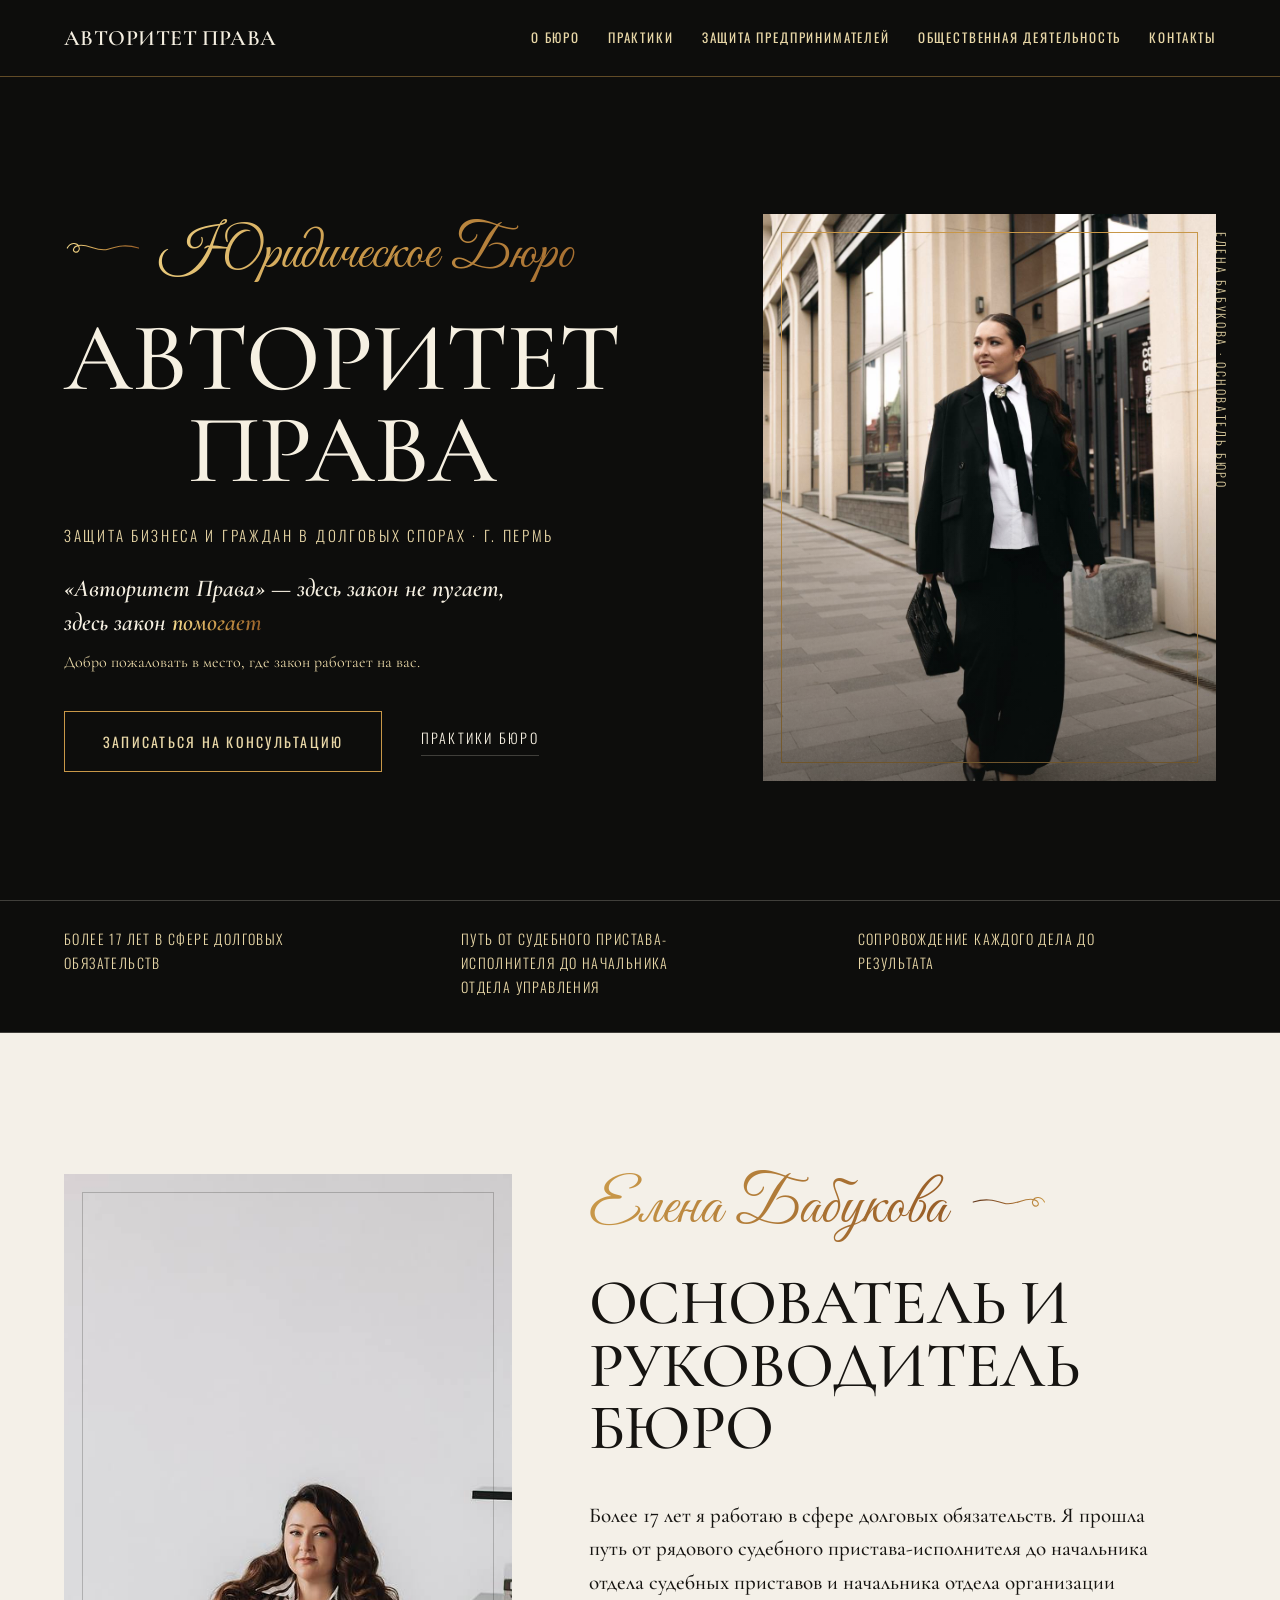
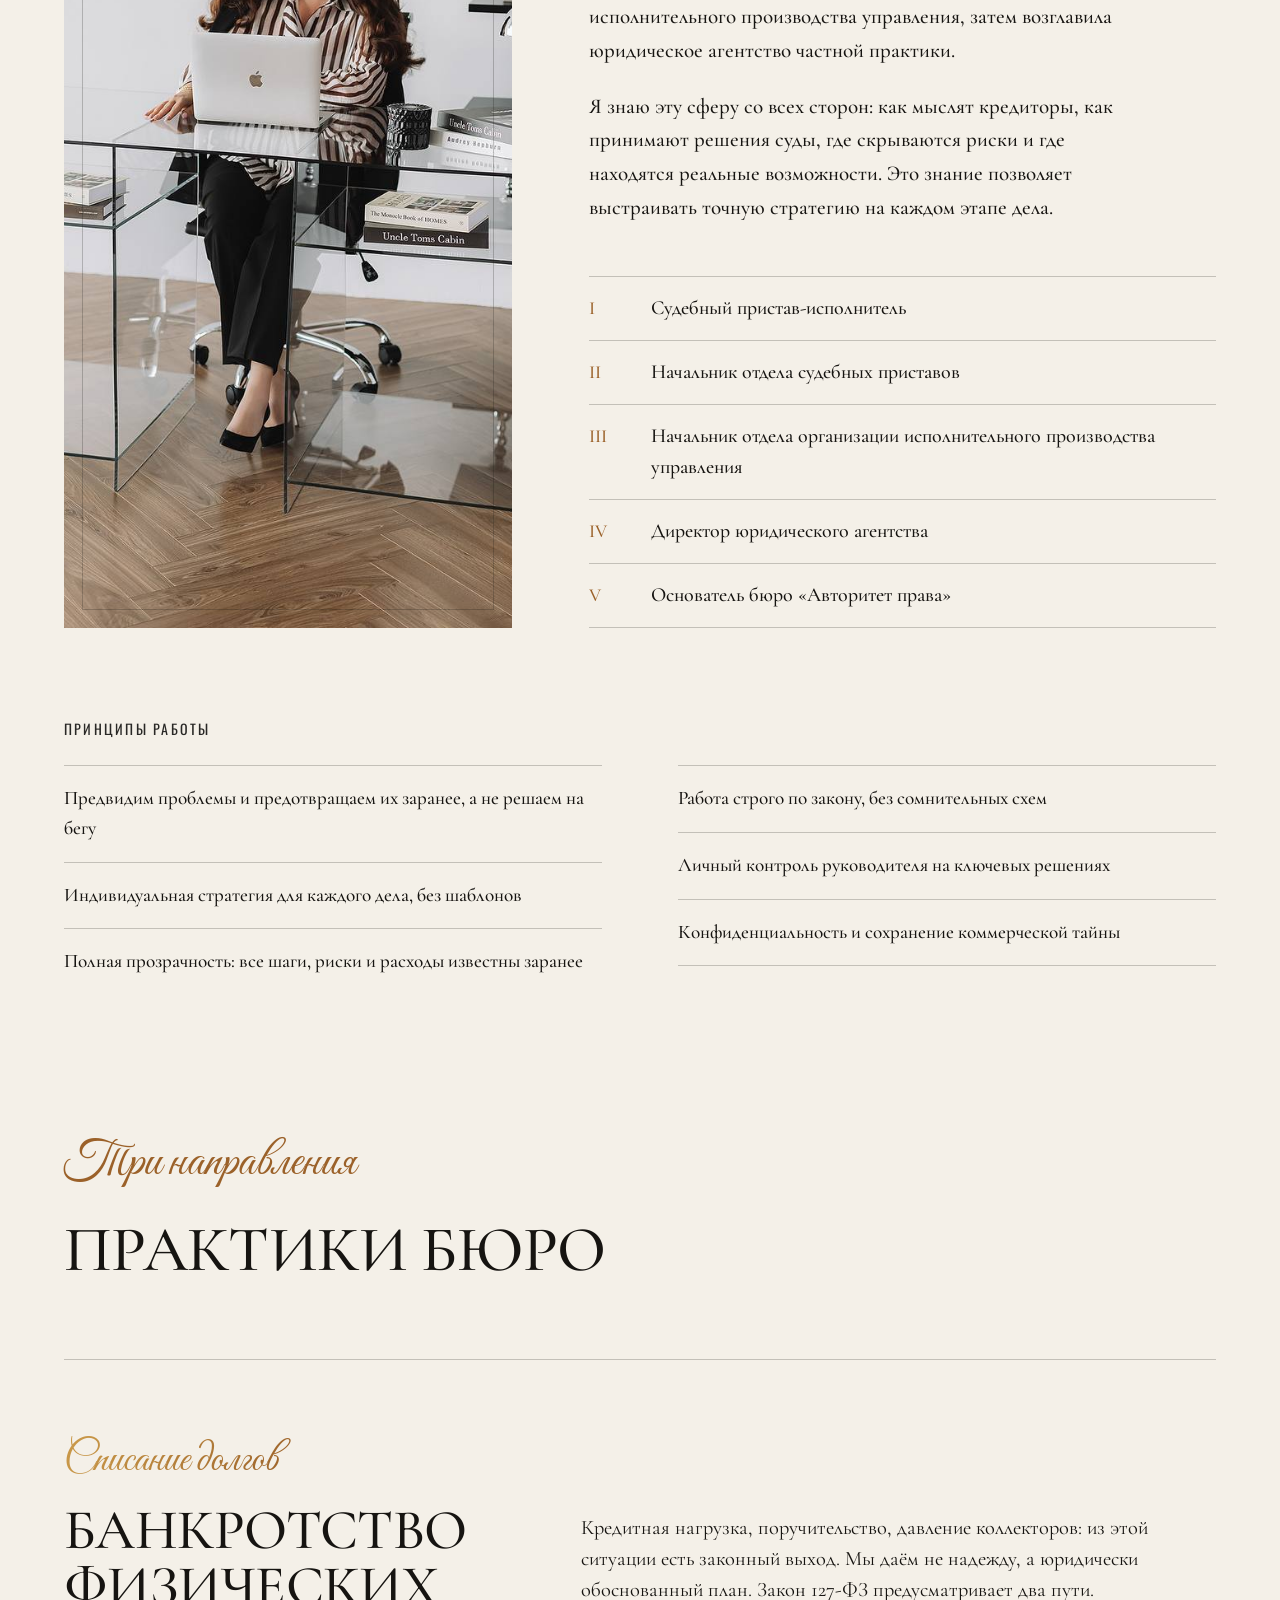
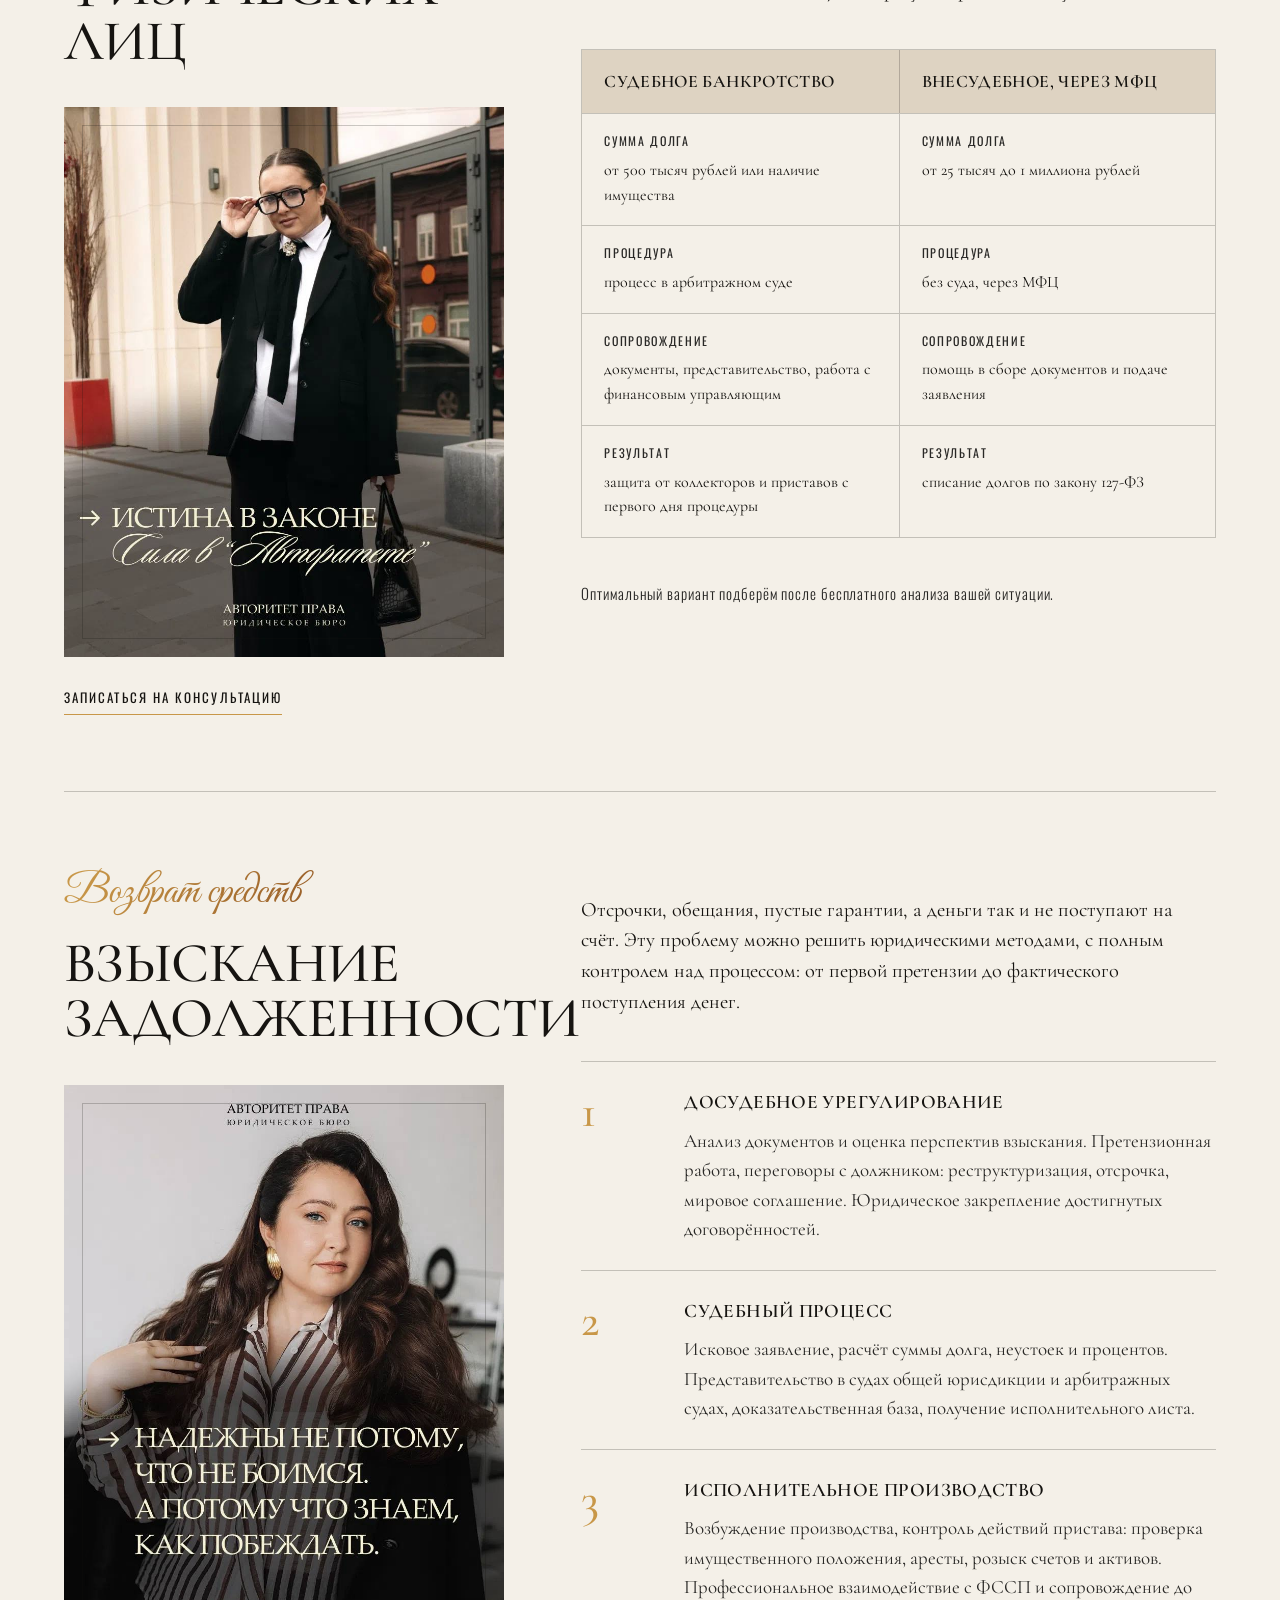
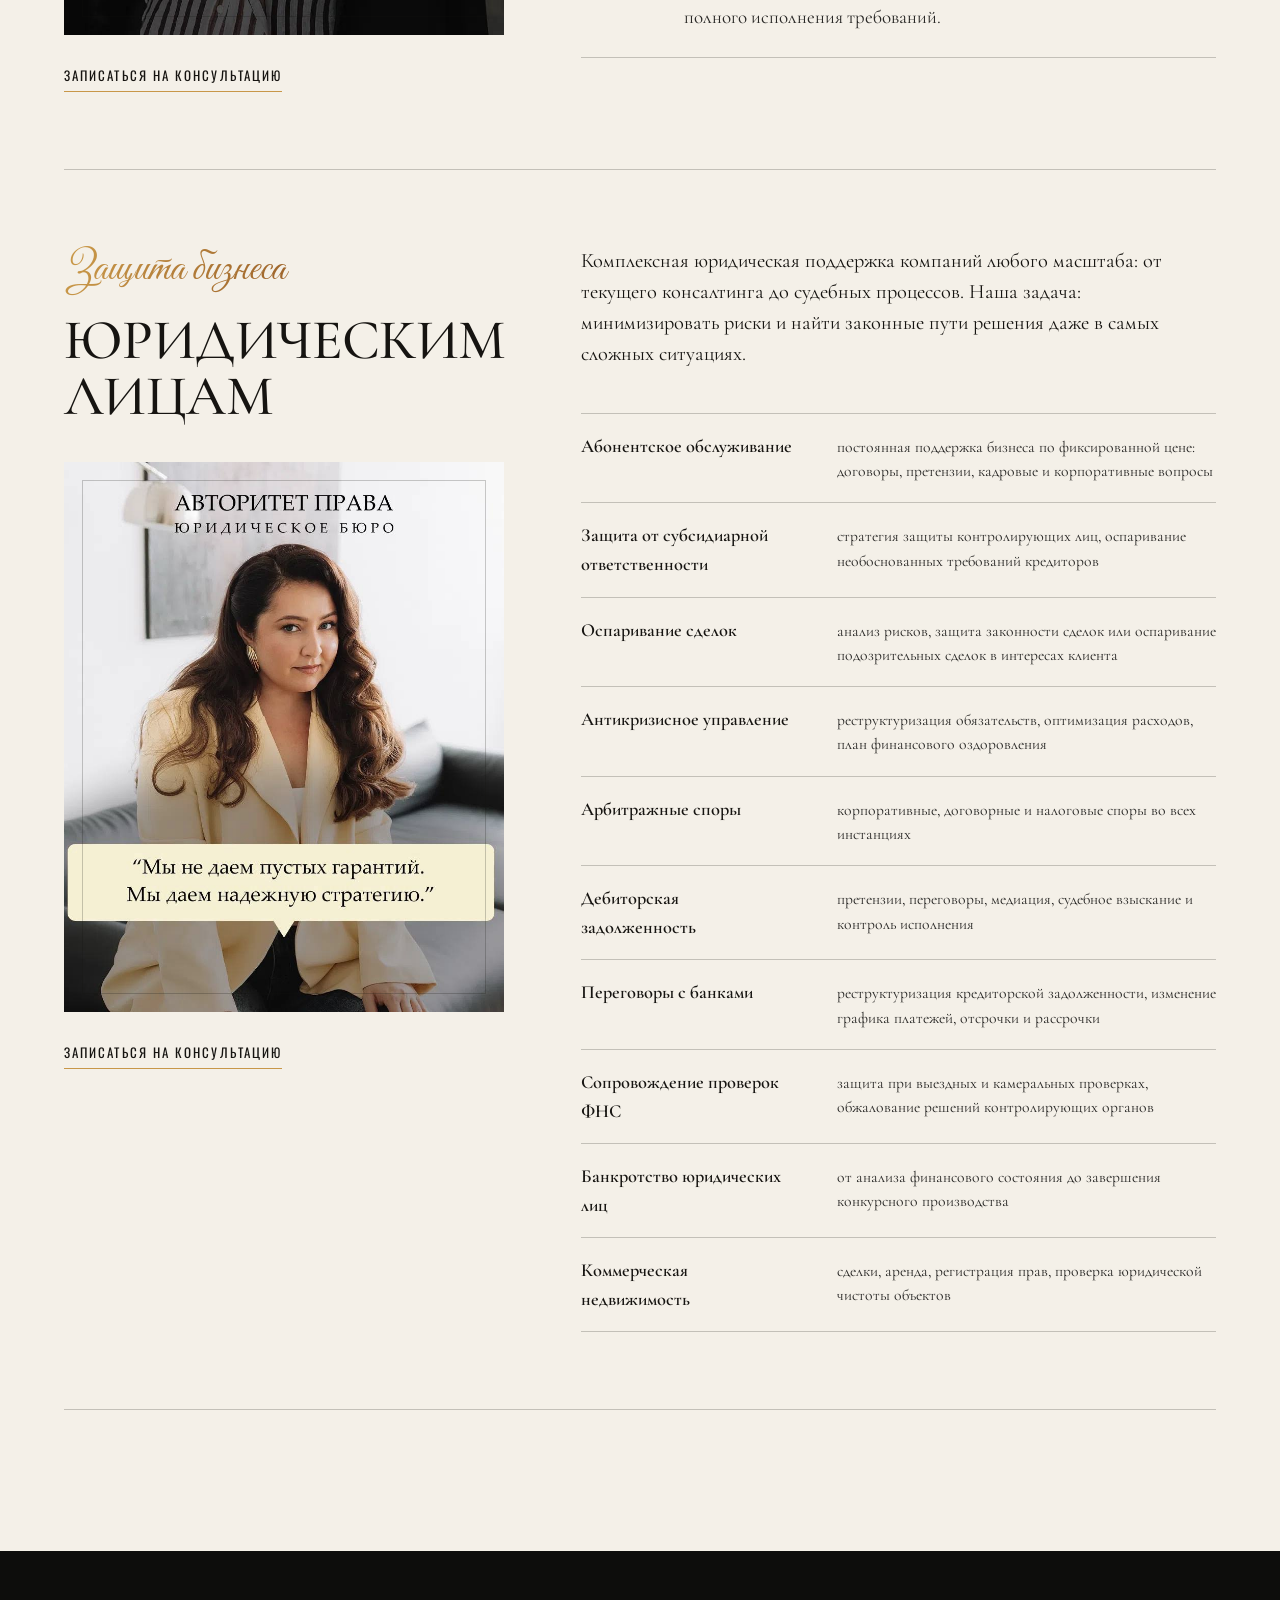
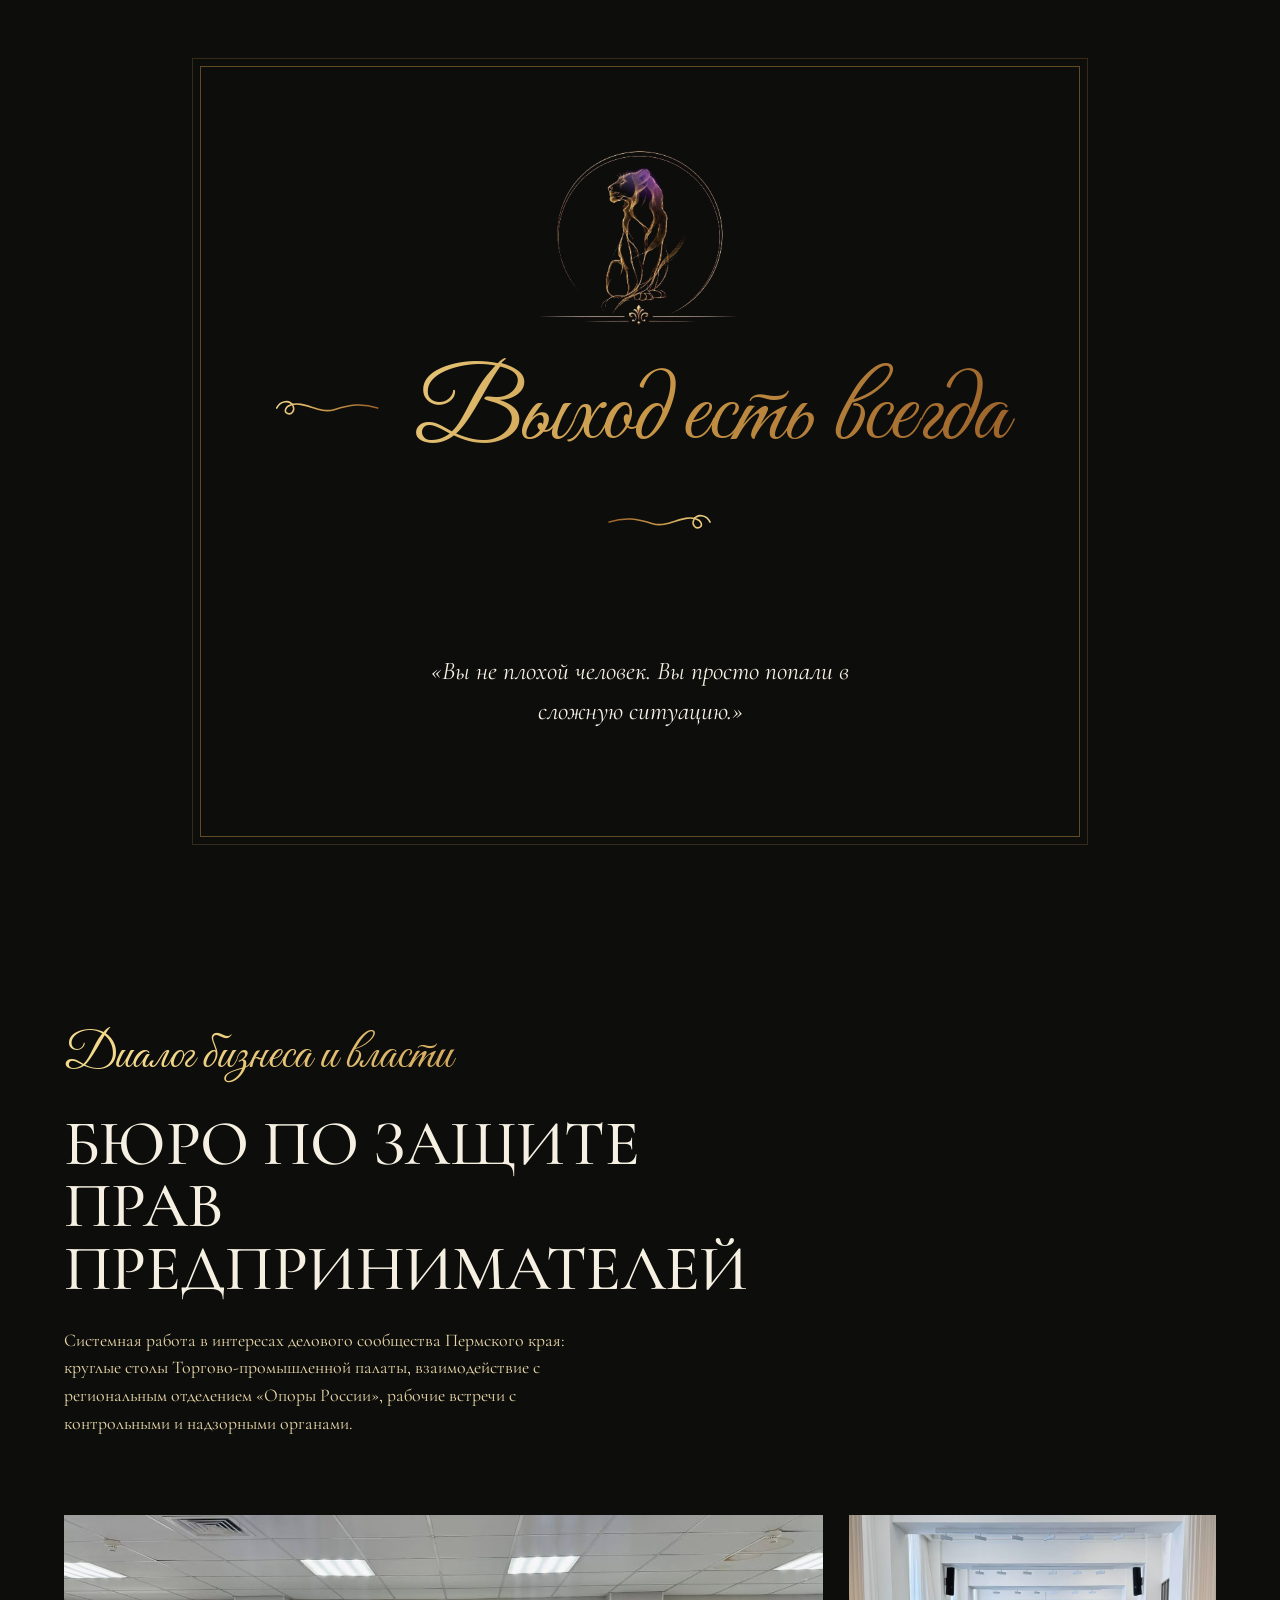
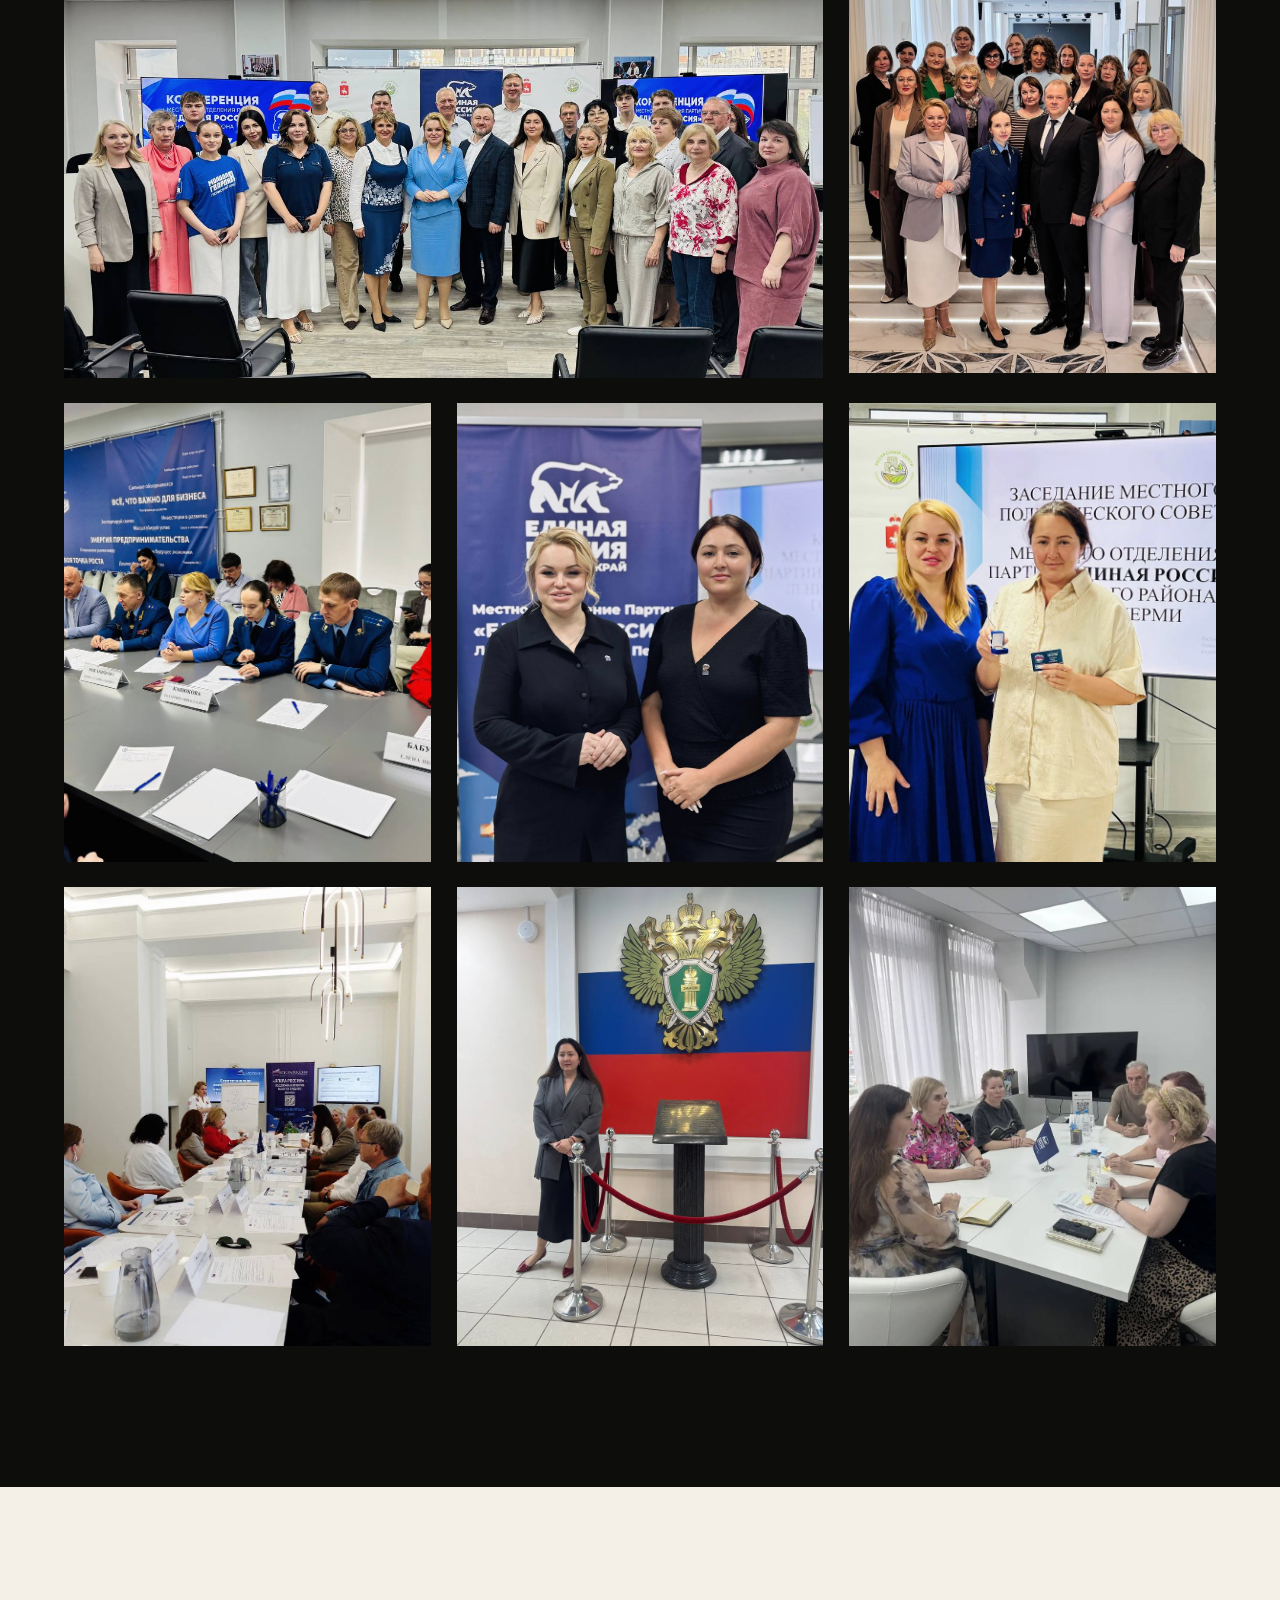
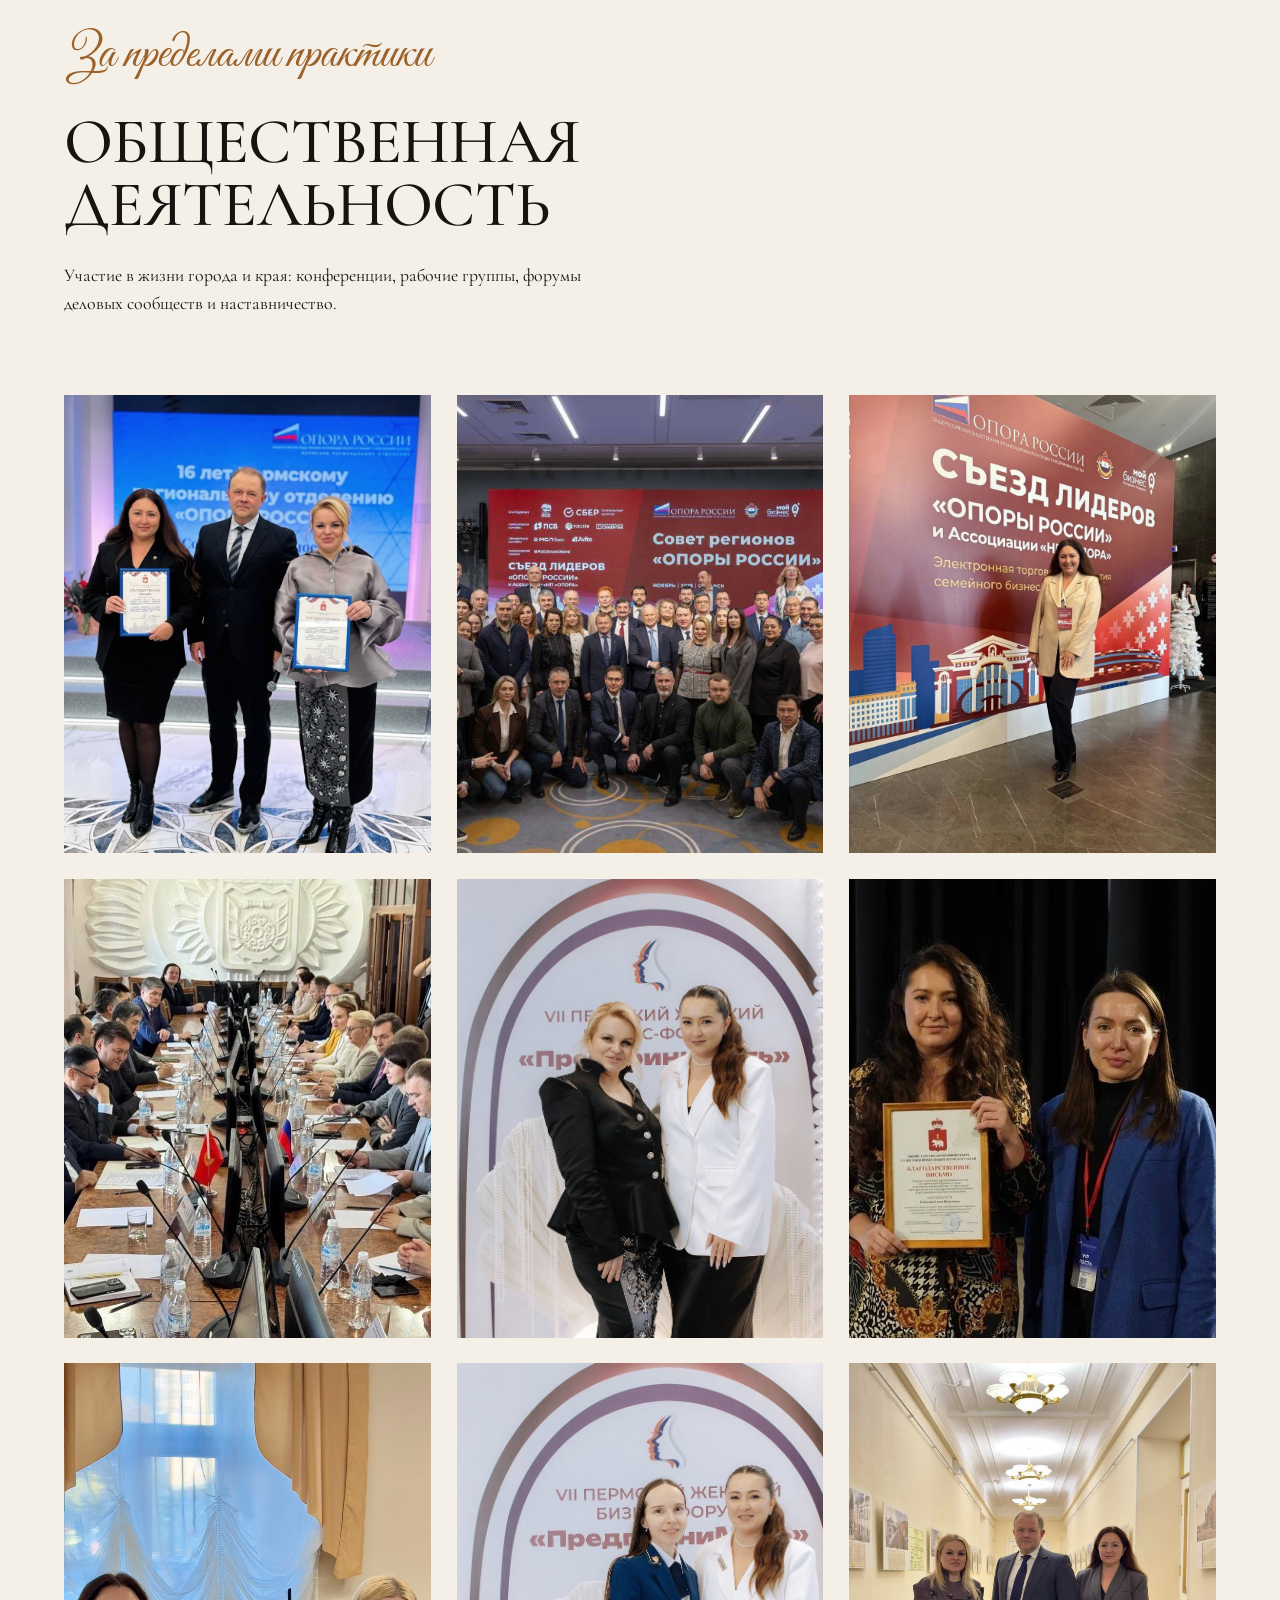
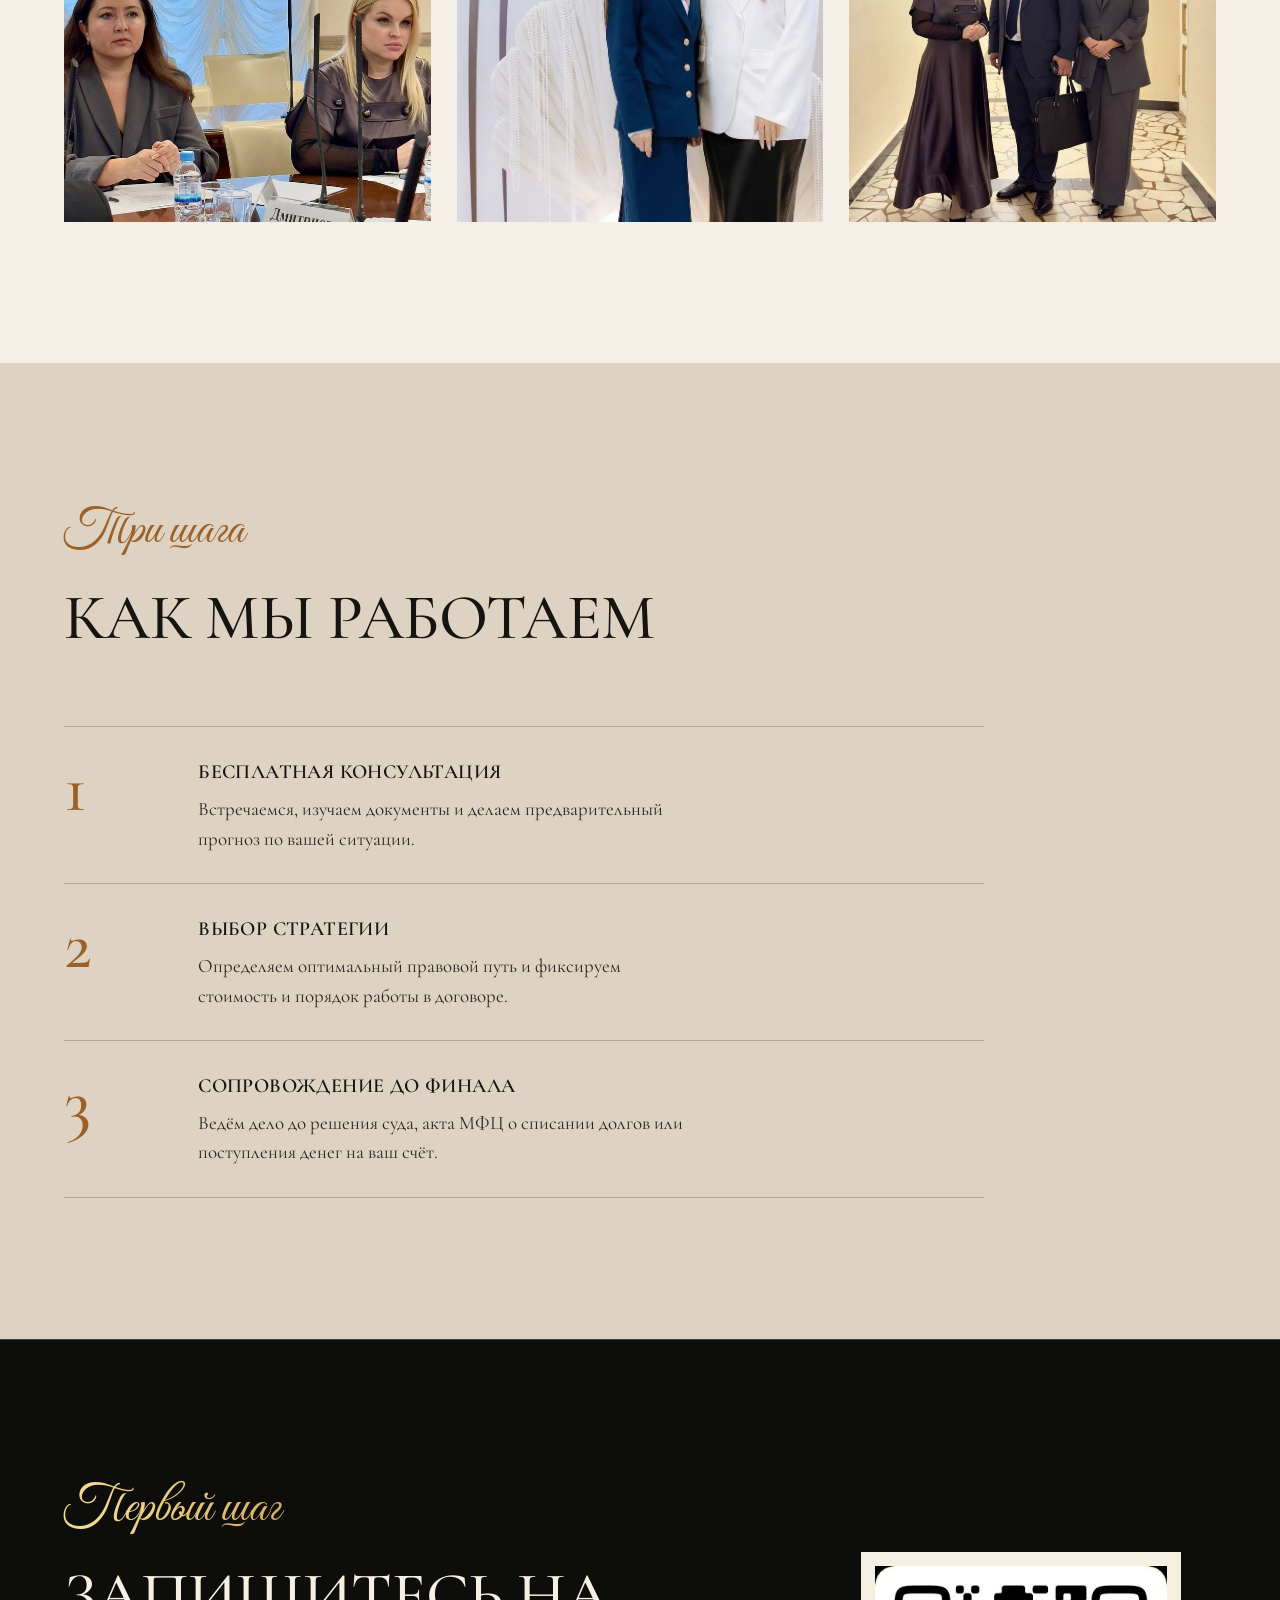
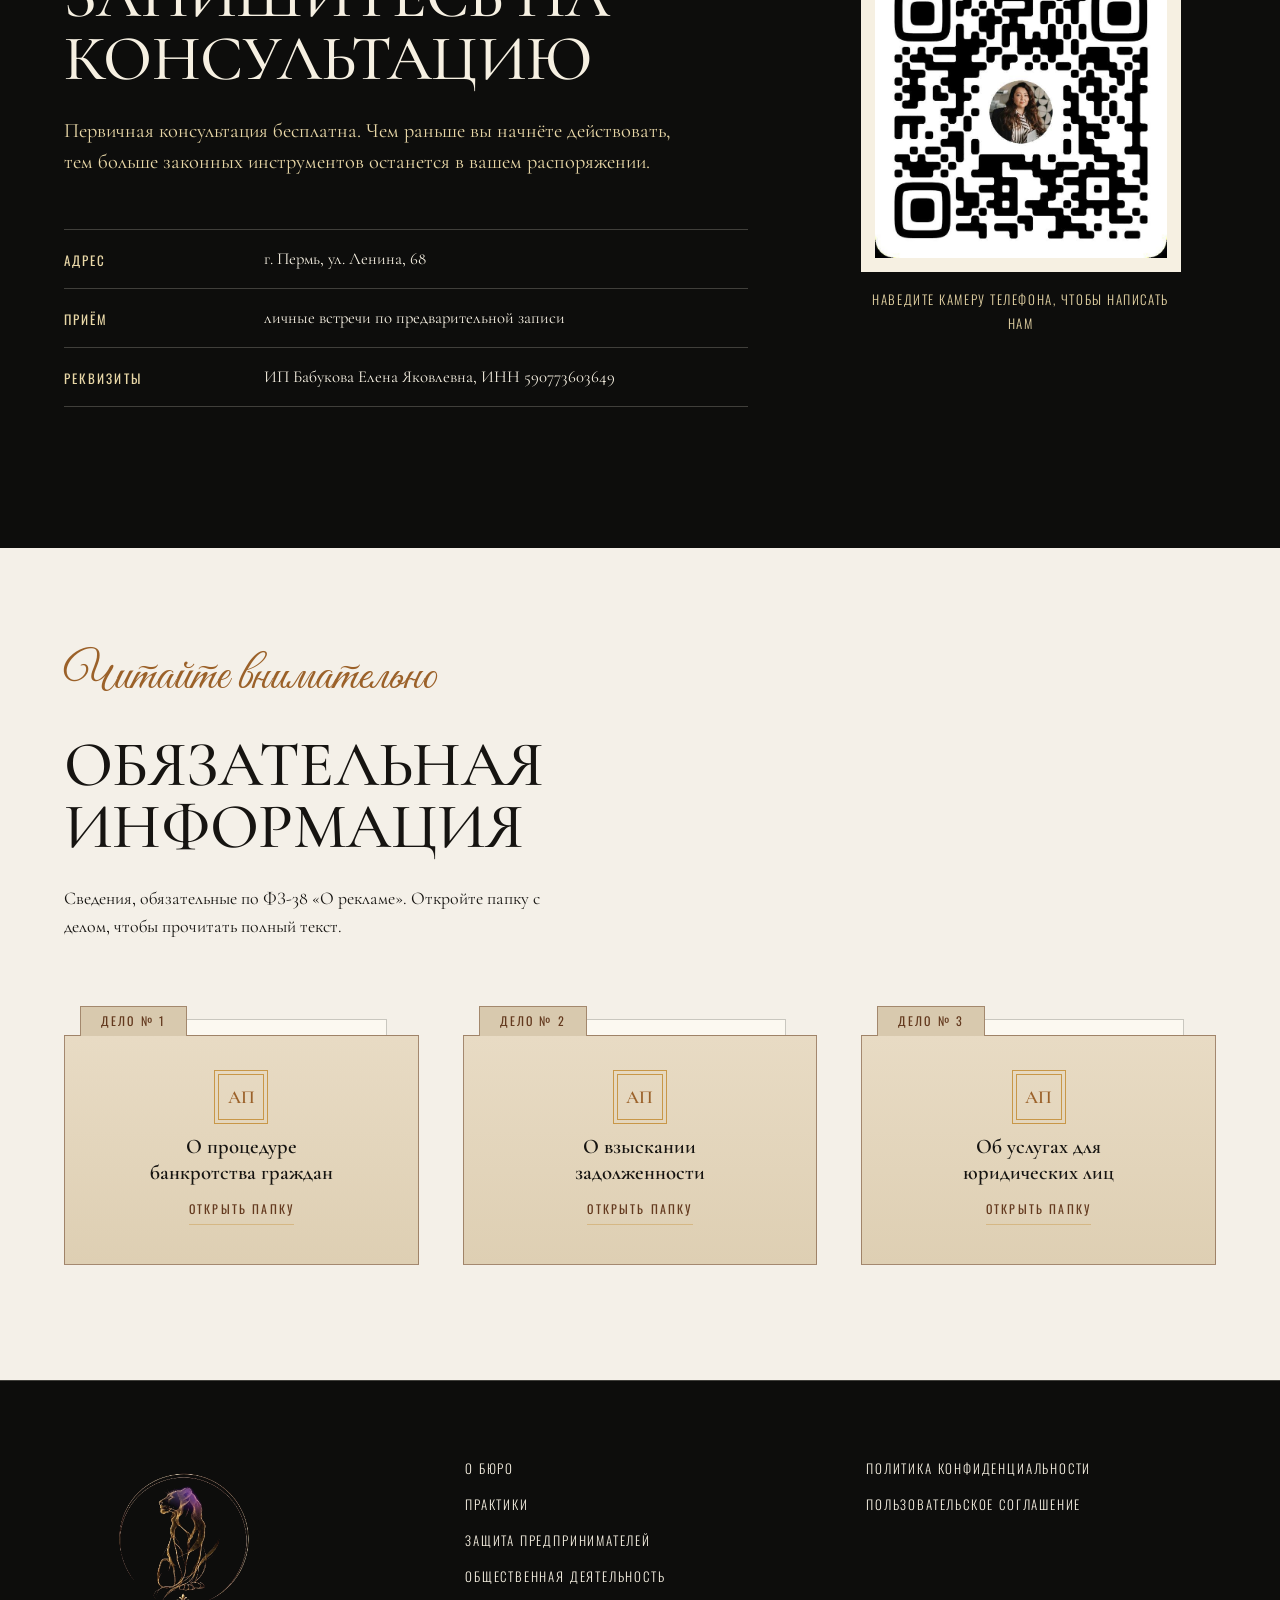
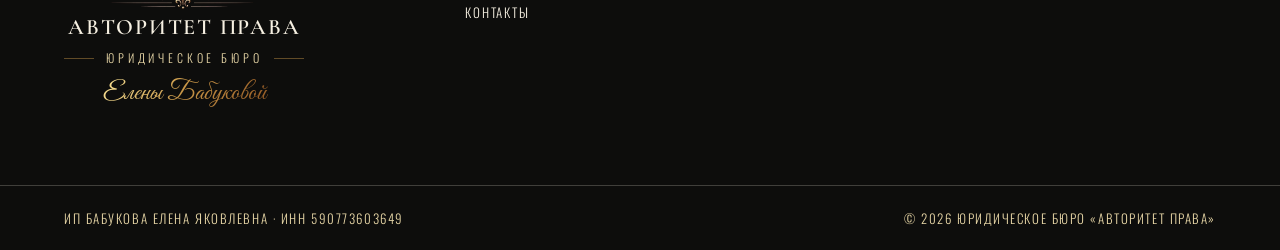
==== commit 4cde6ebc: "Каллиграфия как на постах группы ВК: возврат Great Vibes Сверил с фирменными карточками в vk.ru/avto" ====
--- a/index.html
+++ b/index.html
@@ -8,7 +8,7 @@
 <link rel="icon" href="data:image/svg+xml,%3Csvg xmlns='http://www.w3.org/2000/svg' viewBox='0 0 64 64'%3E%3Crect width='64' height='64' fill='%230D0D0C'/%3E%3Ctext x='32' y='45' font-family='Georgia,serif' font-size='38' fill='%23C89748' text-anchor='middle'%3E%D0%90%3C/text%3E%3C/svg%3E">
 <link rel="preconnect" href="https://fonts.googleapis.com">
 <link rel="preconnect" href="https://fonts.gstatic.com" crossorigin>
-<link href="https://fonts.googleapis.com/css2?family=Cormorant+Garamond:ital,wght@0,400;0,500;0,600;1,400;1,500;1,600&family=Oswald:wght@300;400&display=swap" rel="stylesheet">
+<link href="https://fonts.googleapis.com/css2?family=Cormorant+Garamond:ital,wght@0,400;0,500;0,600;1,400;1,500&family=Great+Vibes&family=Oswald:wght@300;400&display=swap" rel="stylesheet">
 <link rel="stylesheet" href="assets/site.css?v=2">
 </head>
 <body class="page-home">
--- a/assets/site.css
+++ b/assets/site.css
@@ -19,7 +19,7 @@
   --neutral:#746F69;
 
   --serif:"Cormorant Garamond",Georgia,"Times New Roman",serif;
-  --script:"Cormorant Garamond",Georgia,serif;
+  --script:"Great Vibes","Segoe Script",cursive;
   --sans:"Oswald","Arial Narrow",Arial,sans-serif;
 
   --hair-dark:rgba(22,20,17,.22);
@@ -67,10 +67,9 @@
 /* ---------- типографика ---------- */
 .script{
   font-family:var(--script);
-  font-style:italic;
-  font-weight:600;
-  letter-spacing:.015em;
-  line-height:1.12;
+  font-weight:400;
+  letter-spacing:0;
+  line-height:1.14;
 }
 .gold-script,.ink-script{
   padding:.1em .4em .16em .12em;
@@ -323,7 +322,7 @@
 .section-dark .h-small{color:var(--gold-pale)}
 
 .section-head{padding-top:var(--pad-block);margin-bottom:clamp(48px,6vw,88px)}
-.section-head .script{font-size:clamp(1.6rem,3vw,2.4rem);margin-bottom:20px}
+.section-head .script{font-size:clamp(2rem,3.8vw,3.1rem);margin-bottom:20px}
 .section-intro{
   margin-top:26px;
   max-width:58ch;
@@ -347,7 +346,7 @@
   padding-bottom:clamp(50px,7vh,90px);
   min-height:calc(100vh - 77px);
 }
-.hero-script{font-size:clamp(1.75rem,3.4vw,2.9rem);margin-bottom:16px}
+.hero-script{font-size:clamp(2.15rem,4.4vw,3.9rem);margin-bottom:16px}
 .hero-title{
   font-family:var(--serif);
   font-weight:500;
@@ -461,7 +460,7 @@
   .founder-photo{align-self:stretch}
   .founder-photo .media{height:100%;aspect-ratio:auto !important}
 }
-.founder-script{font-size:clamp(2rem,3.8vw,3.2rem);margin-bottom:18px}
+.founder-script{font-size:clamp(2.5rem,4.8vw,4.1rem);margin-bottom:18px}
 .founder-text{
   margin-top:clamp(26px,3vw,42px);
   display:grid;
@@ -525,7 +524,7 @@
   padding:clamp(48px,6vw,92px) 0;
 }
 .practices .wrap > .practice:last-of-type{border-bottom:1px solid var(--hair-dark);margin-bottom:var(--pad-block)}
-.practice-script{font-size:clamp(1.45rem,2.6vw,2.1rem);margin-bottom:12px}
+.practice-script{font-size:clamp(1.8rem,3.3vw,2.7rem);margin-bottom:12px}
 .practice-body{display:grid;gap:clamp(28px,3.4vw,44px);align-content:start}
 .practice-photo{
   position:relative;
@@ -686,7 +685,7 @@
 }
 .foot-script{
   margin-top:8px;
-  font-size:22px;
+  font-size:26px;
 }
 
 /* ---------- цитата ---------- */
@@ -708,7 +707,7 @@
   padding-top:clamp(48px,6vw,88px);
 }
 .quote-script{
-  font-size:clamp(2.1rem,5.6vw,4.4rem);
+  font-size:clamp(2.8rem,7.8vw,6.4rem);
   margin-bottom:clamp(28px,4vw,48px);
 }
 .quote-line{
@@ -787,7 +786,7 @@
   align-items:center;
   padding-block:var(--pad-block);
 }
-.contacts .script{font-size:clamp(1.7rem,3.2vw,2.6rem);margin-bottom:18px}
+.contacts .script{font-size:clamp(2.1rem,4vw,3.3rem);margin-bottom:18px}
 .contacts .lead{margin-top:26px;color:var(--gold-pale)}
 .contact-data{
   margin-top:clamp(34px,4vw,54px);
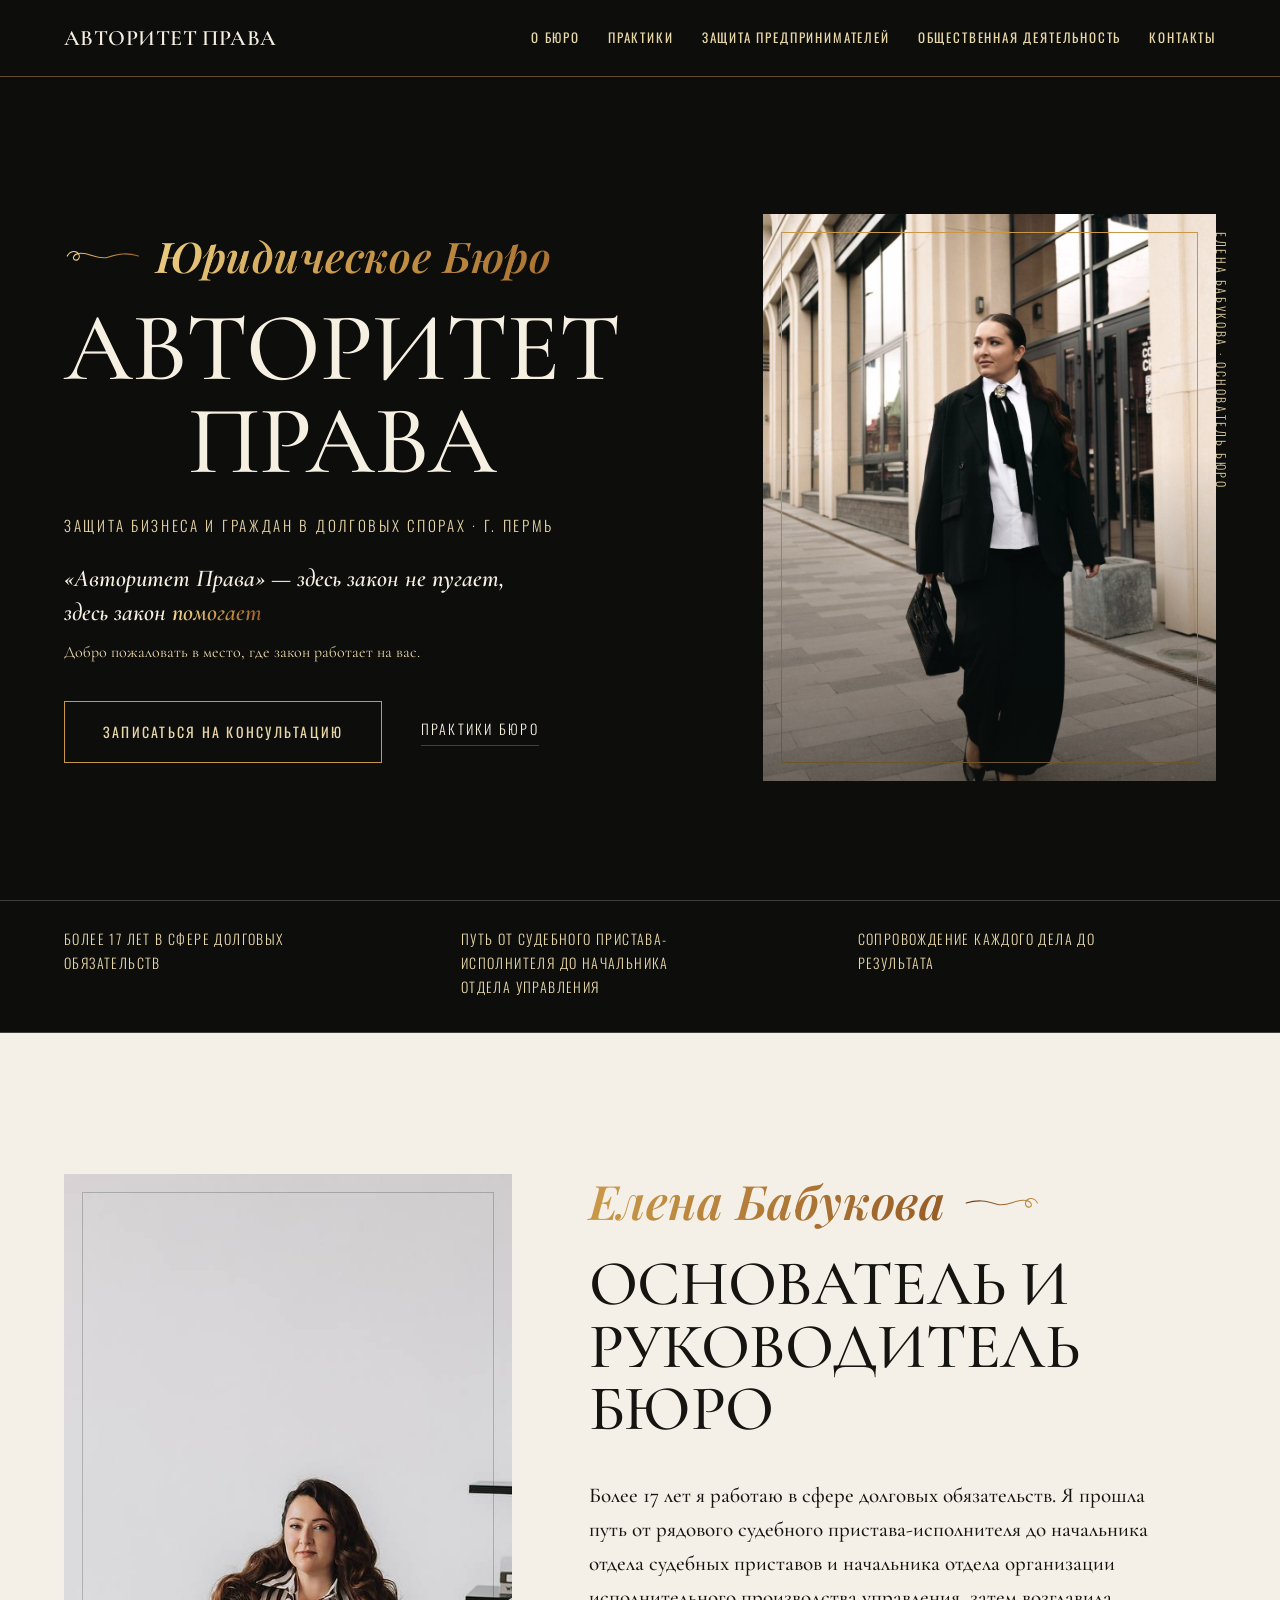
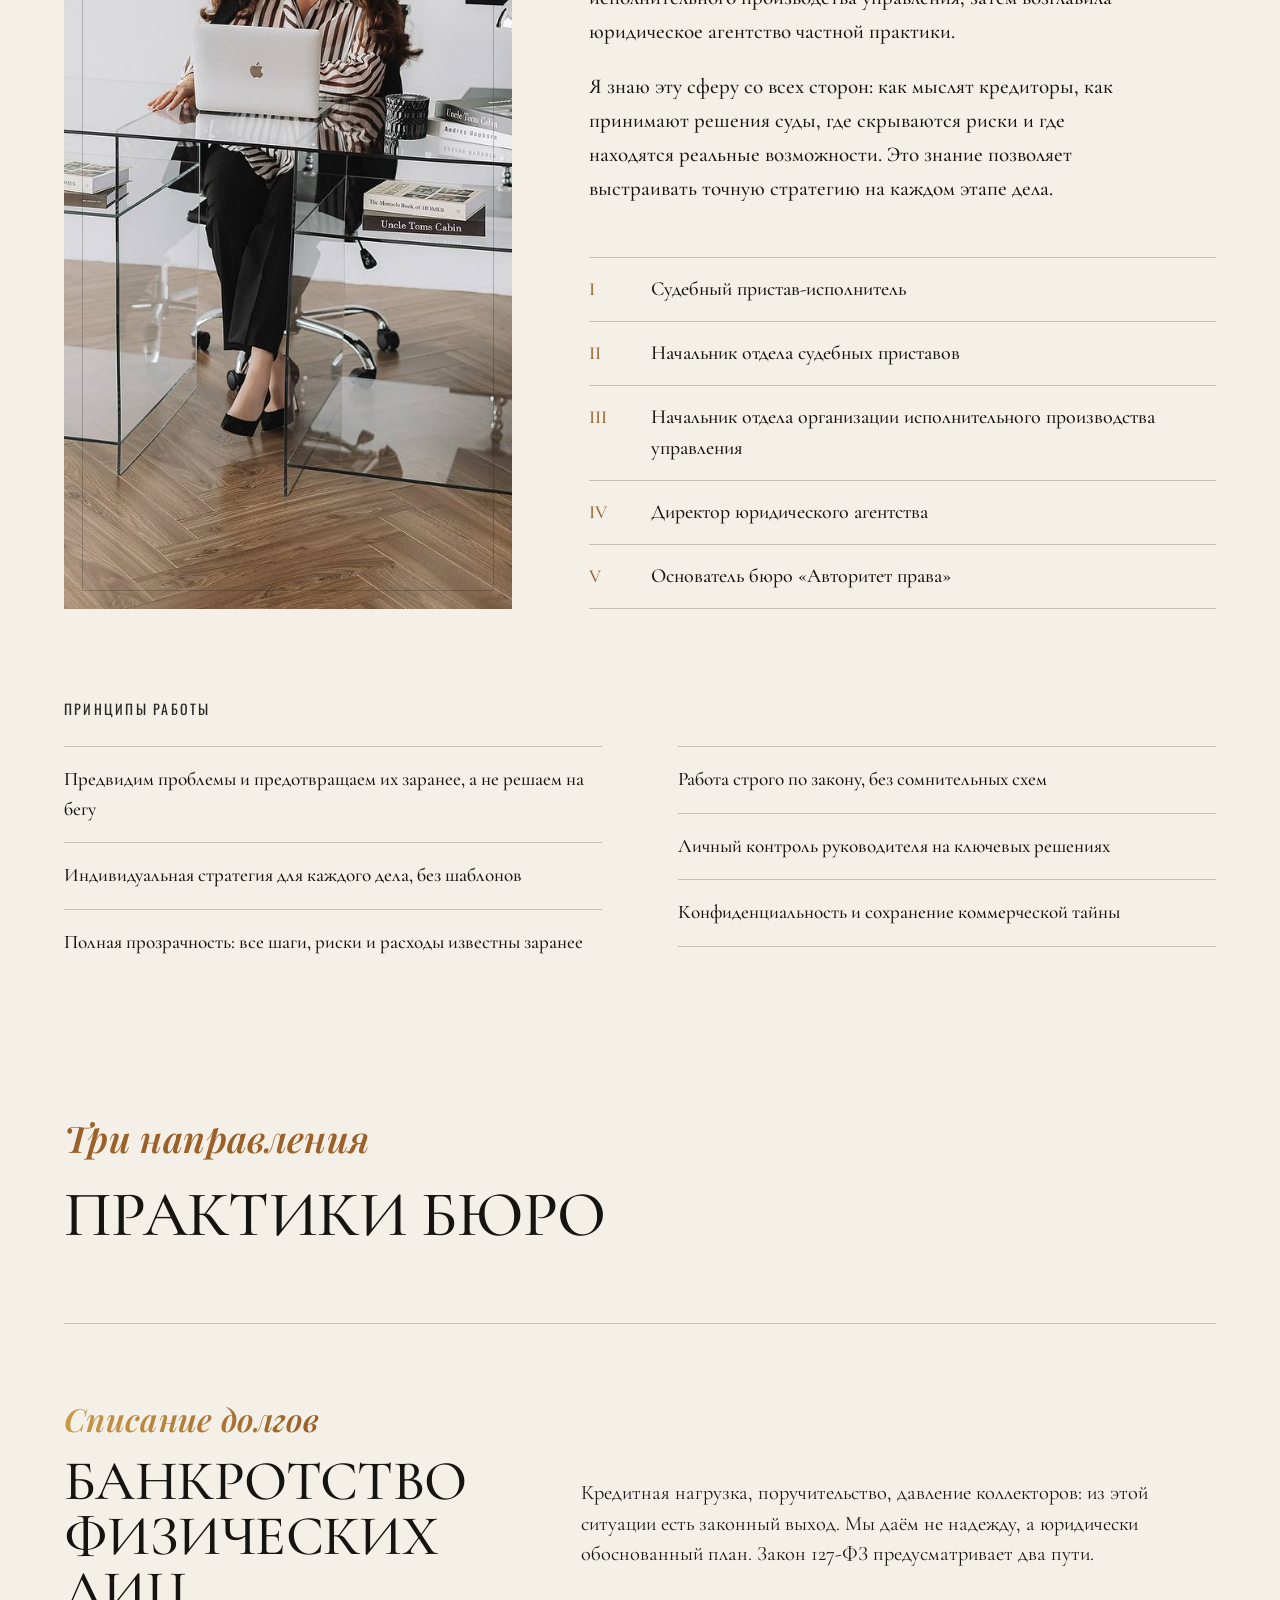
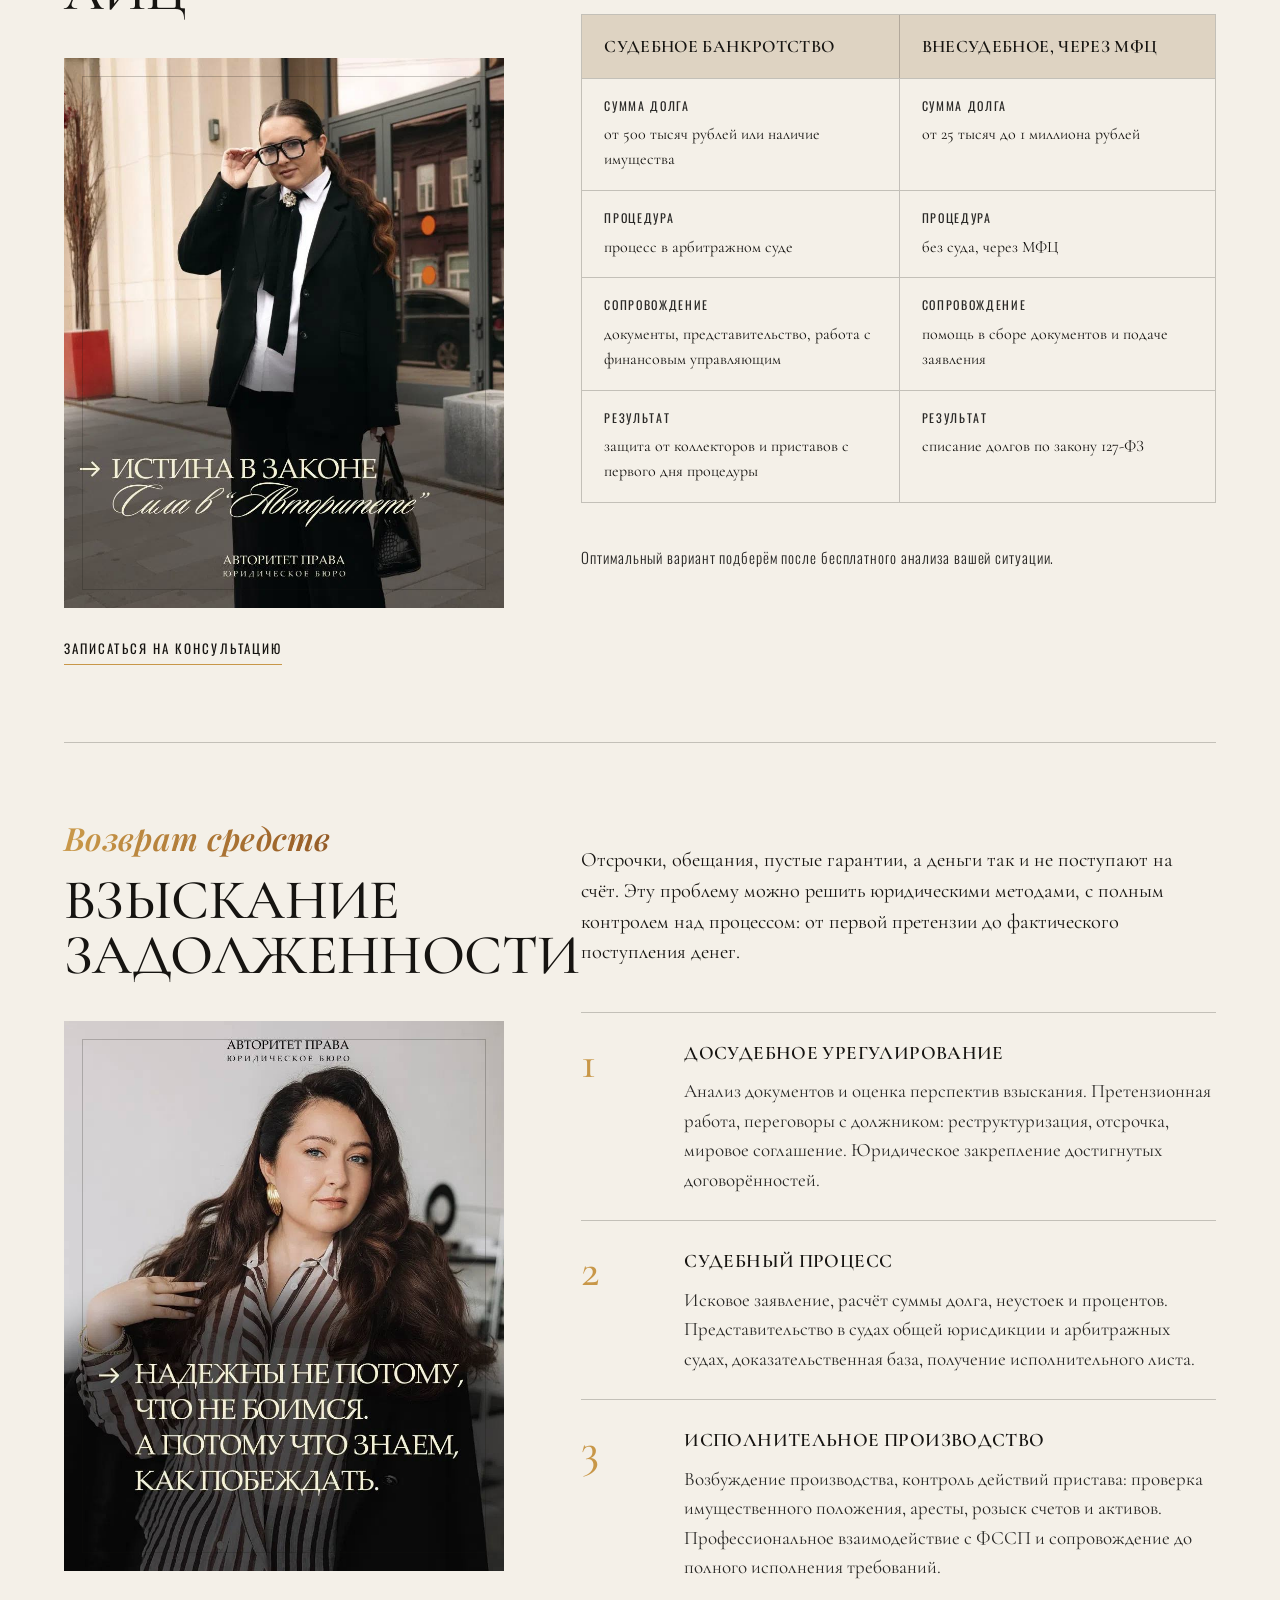
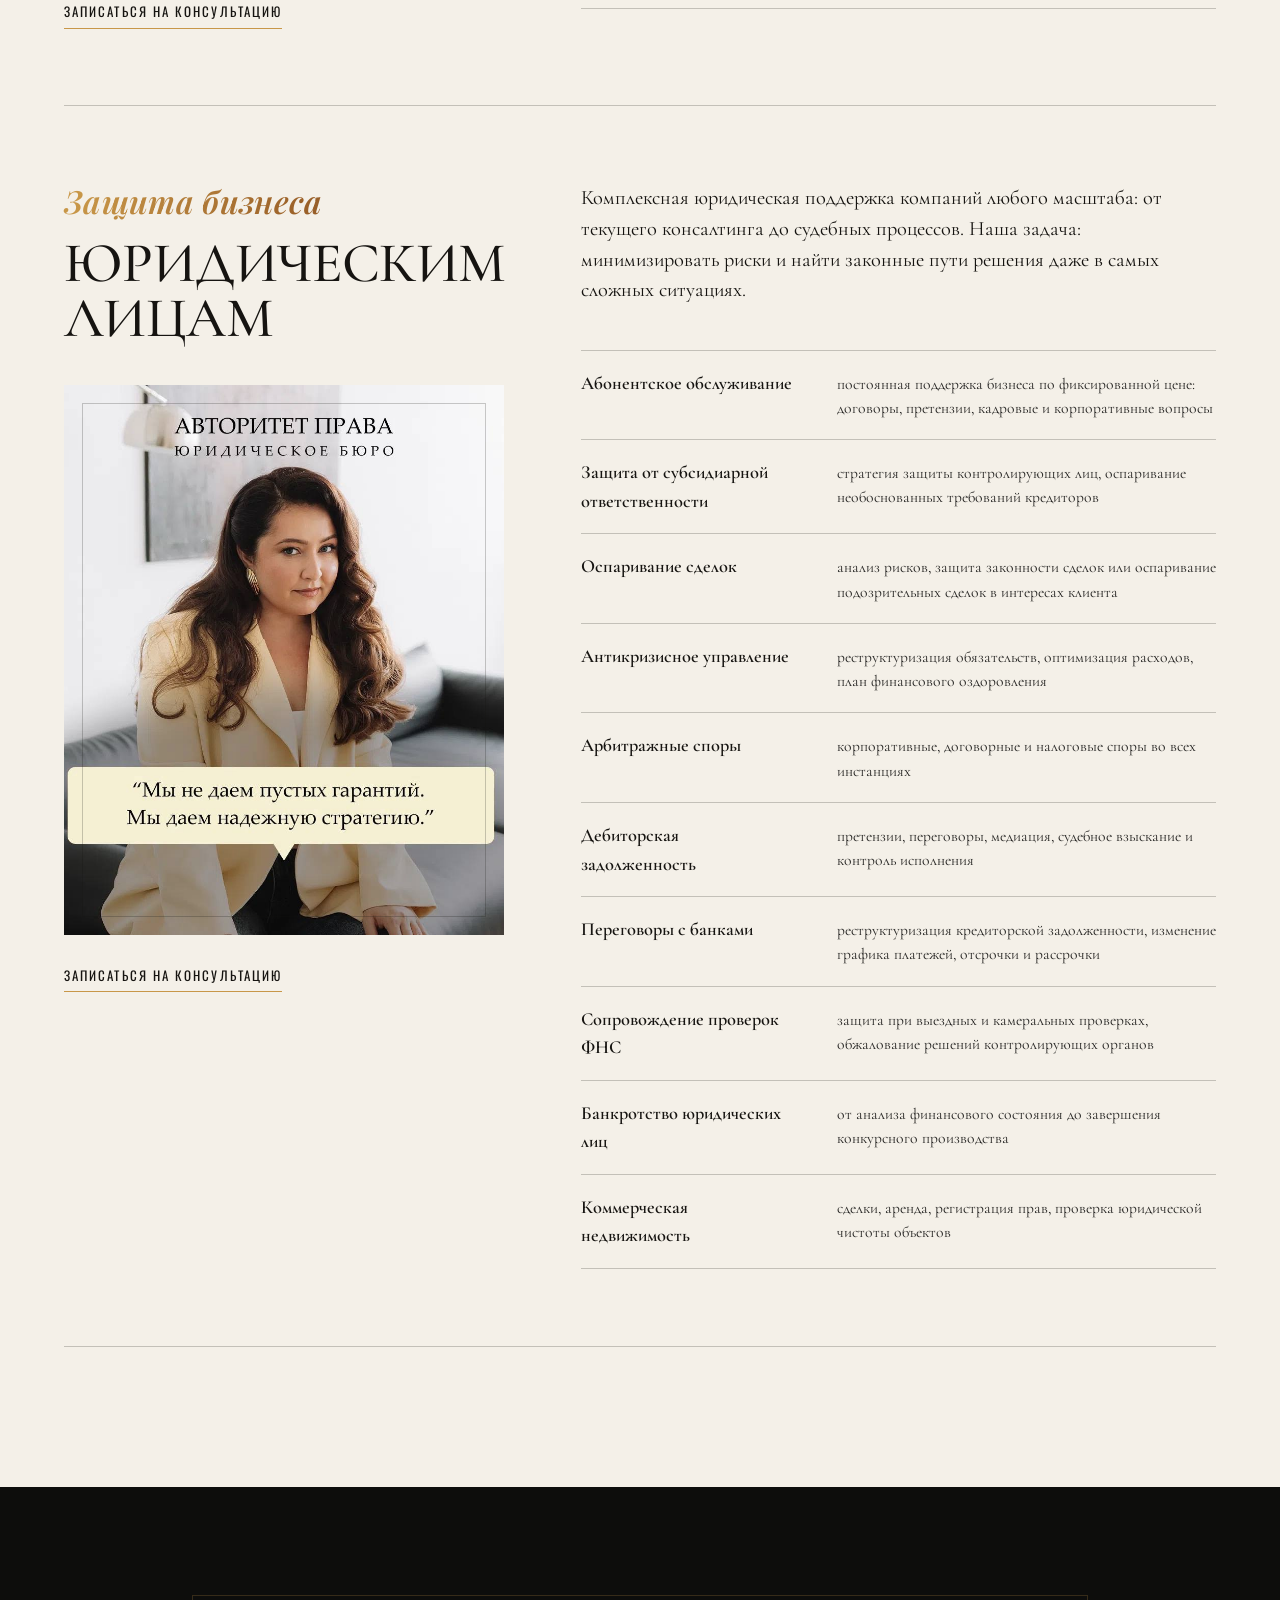
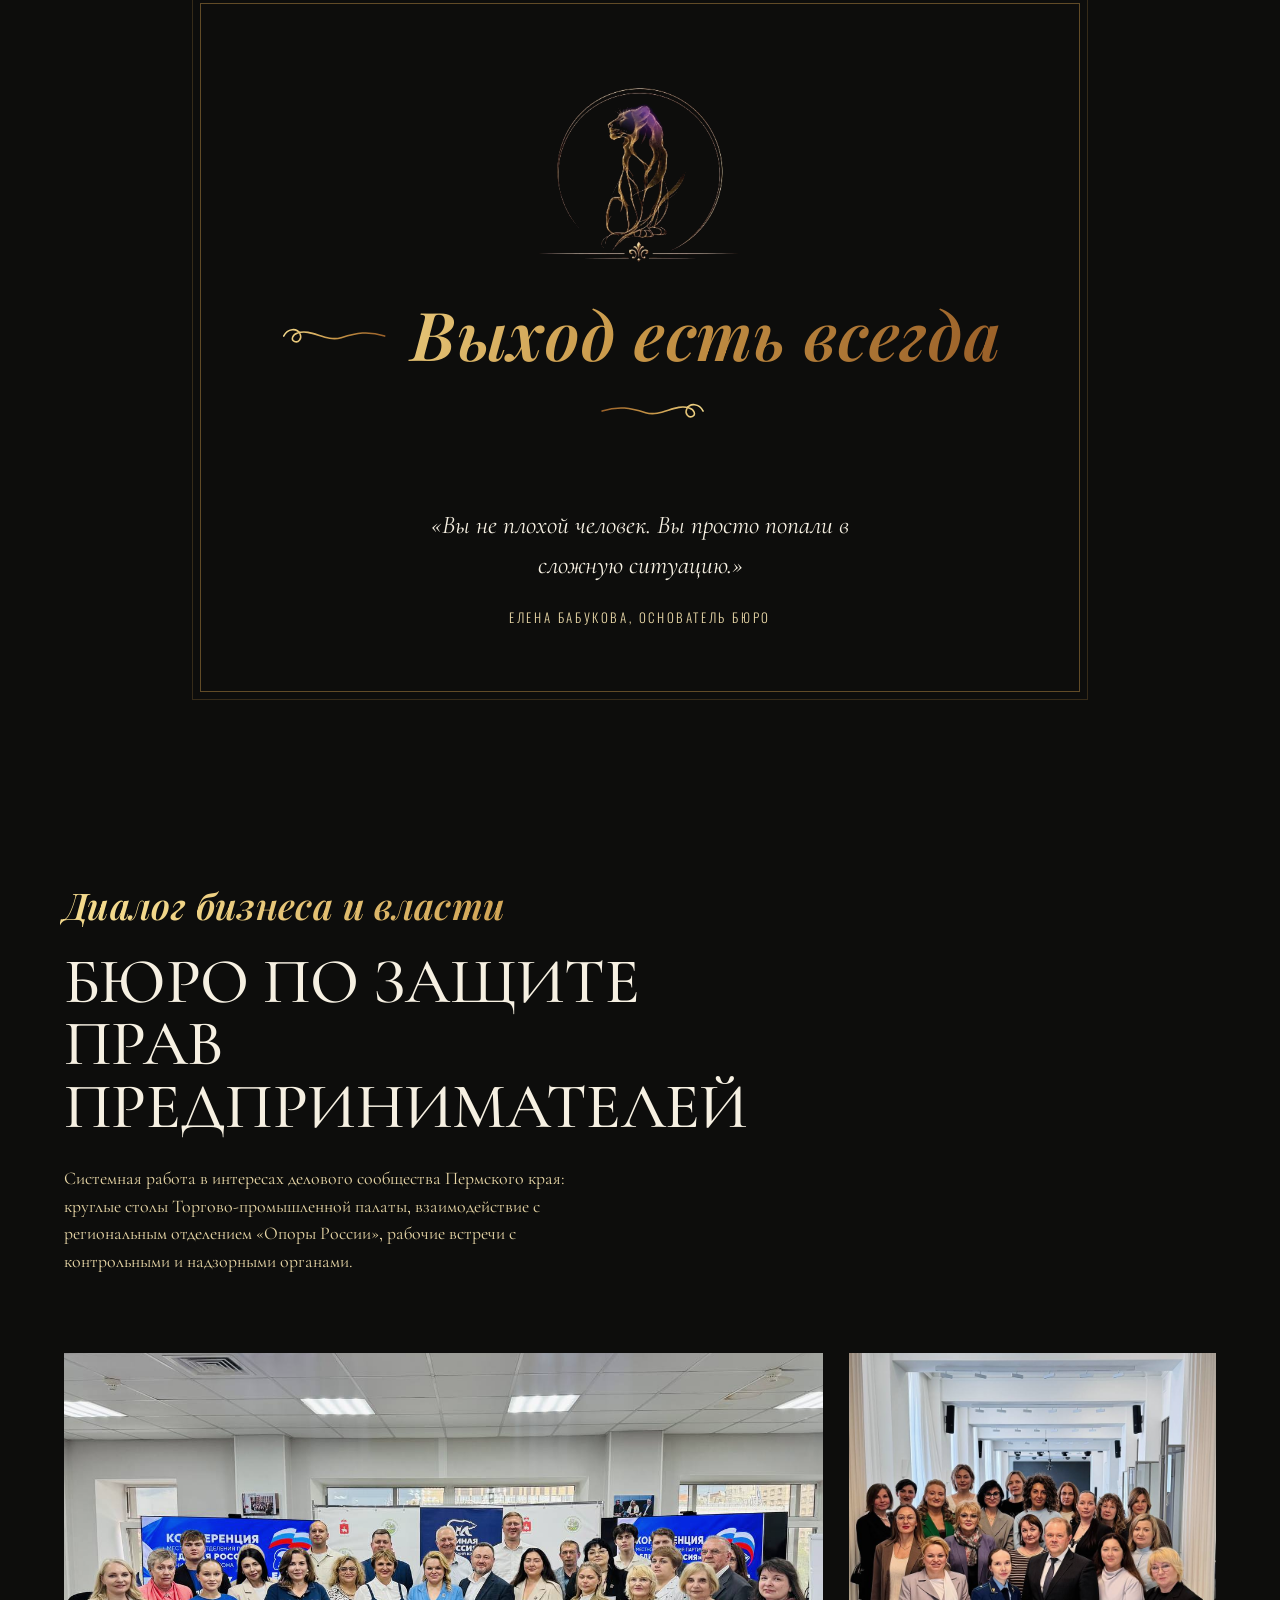
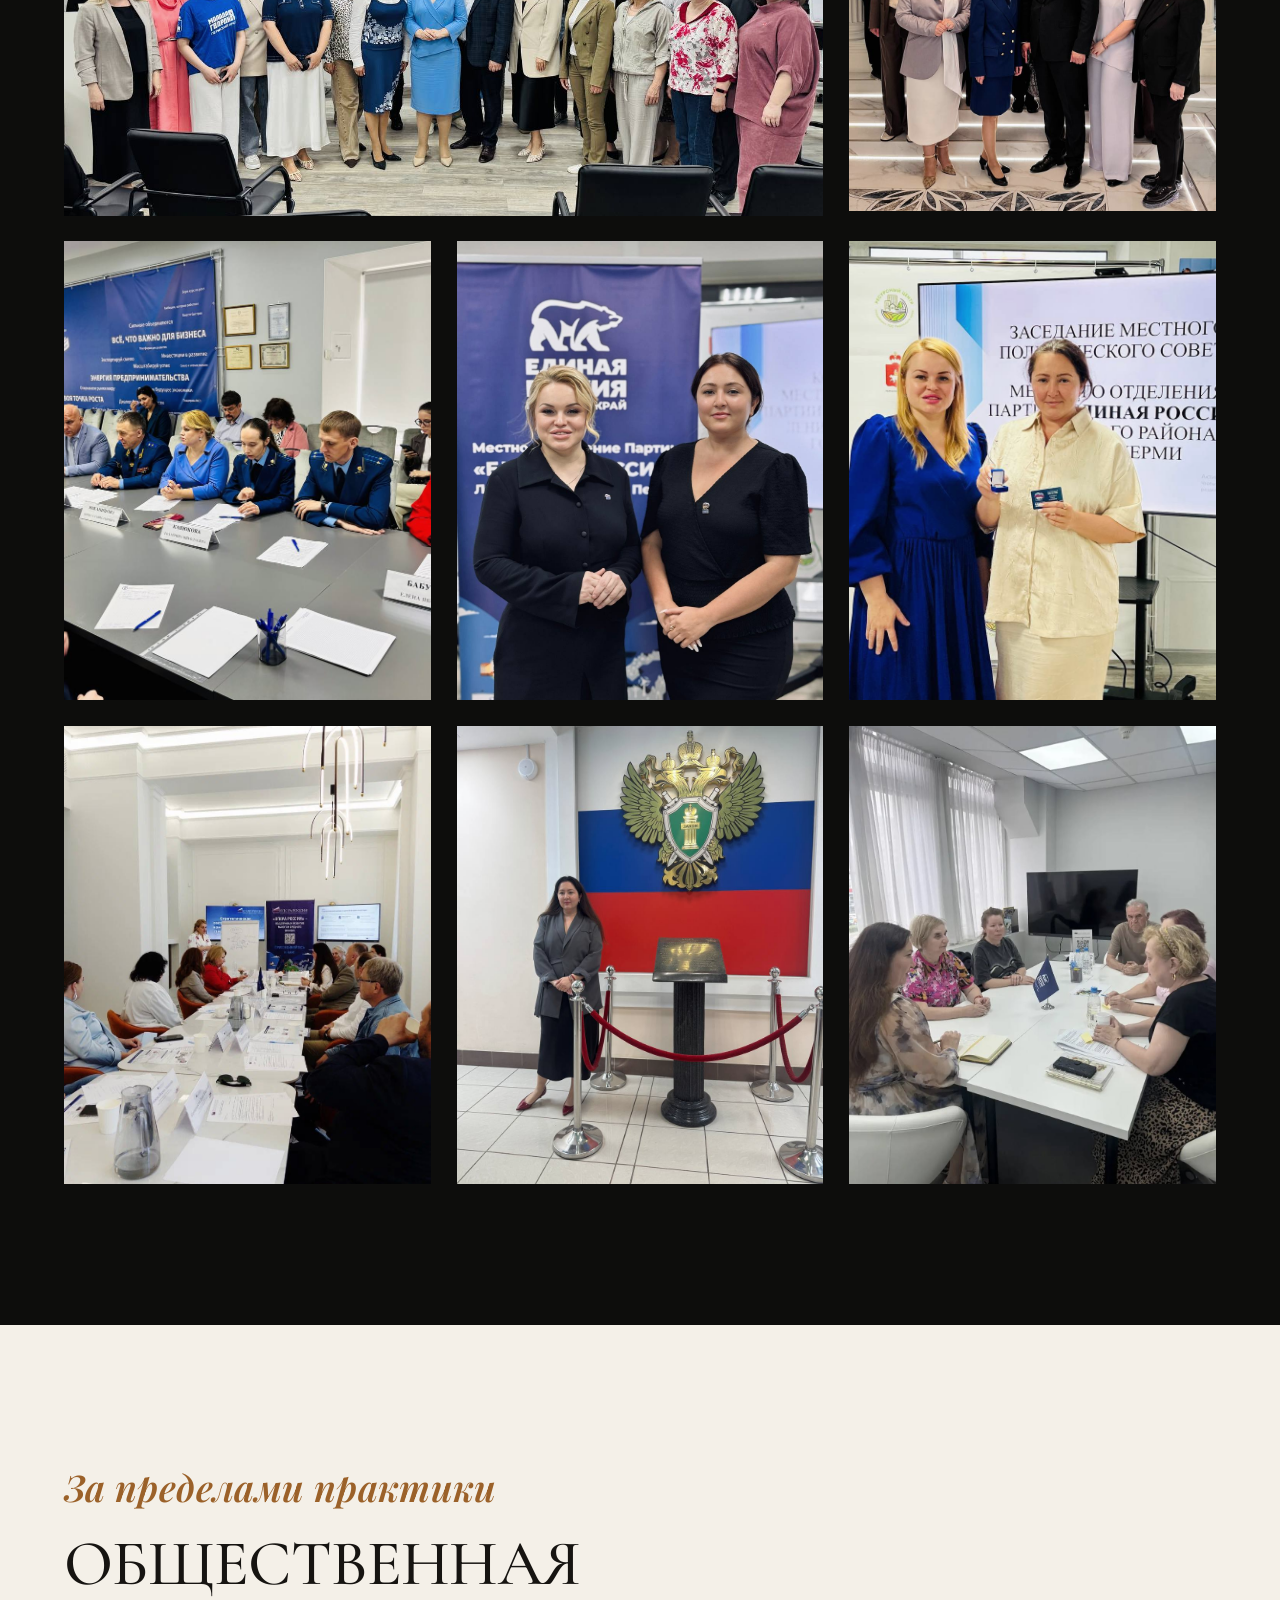
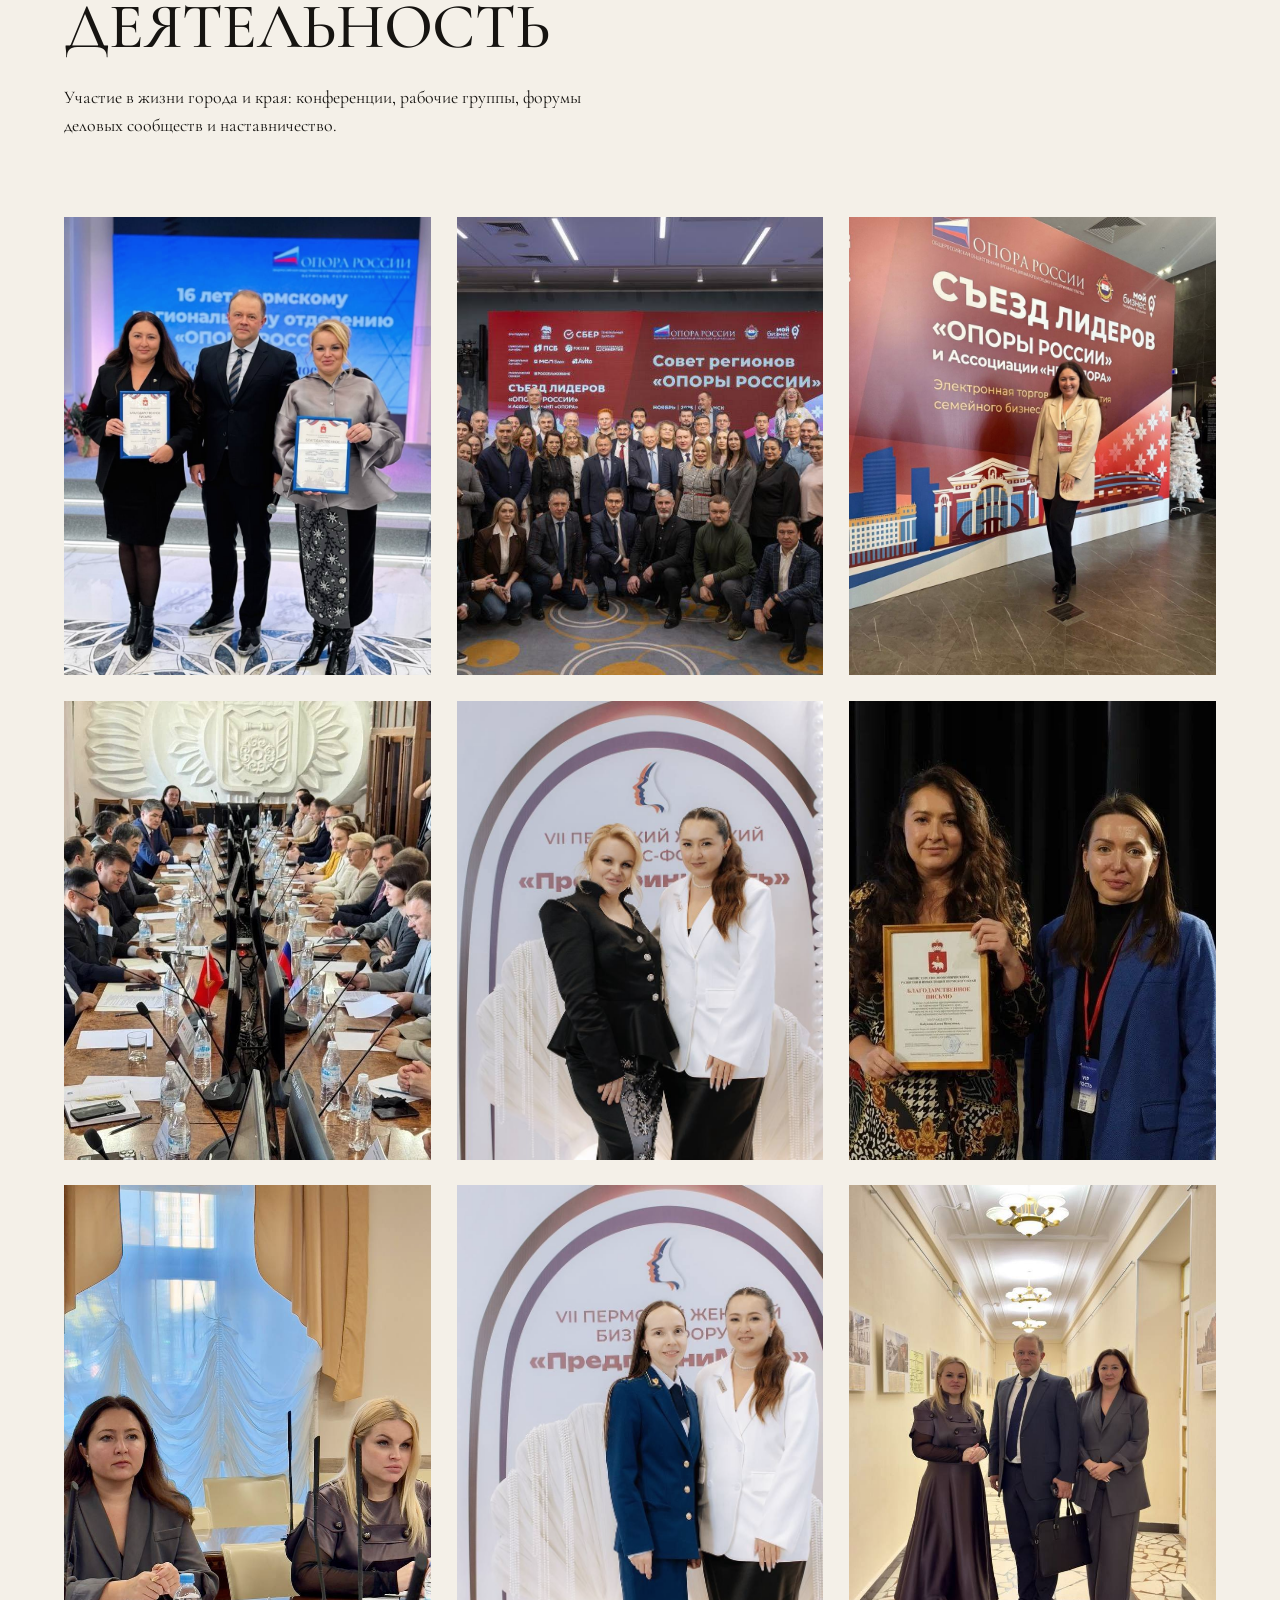
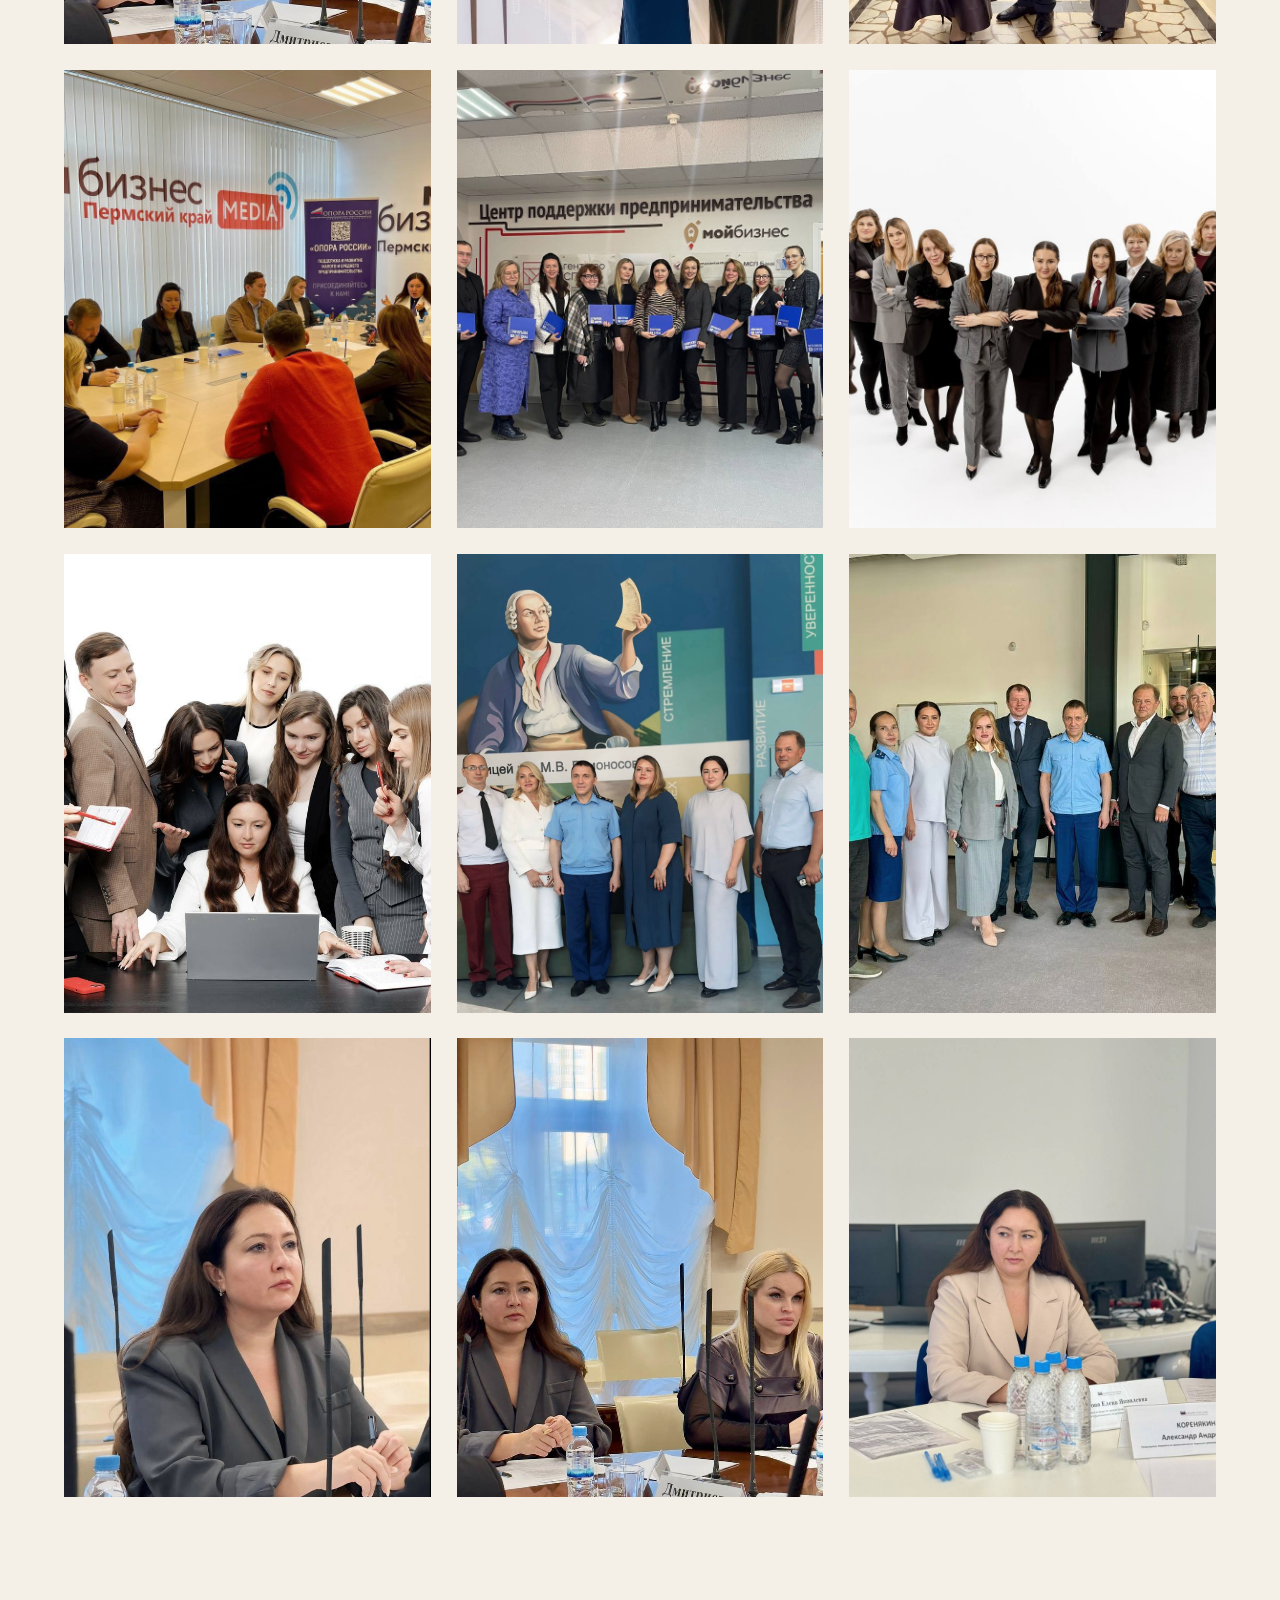
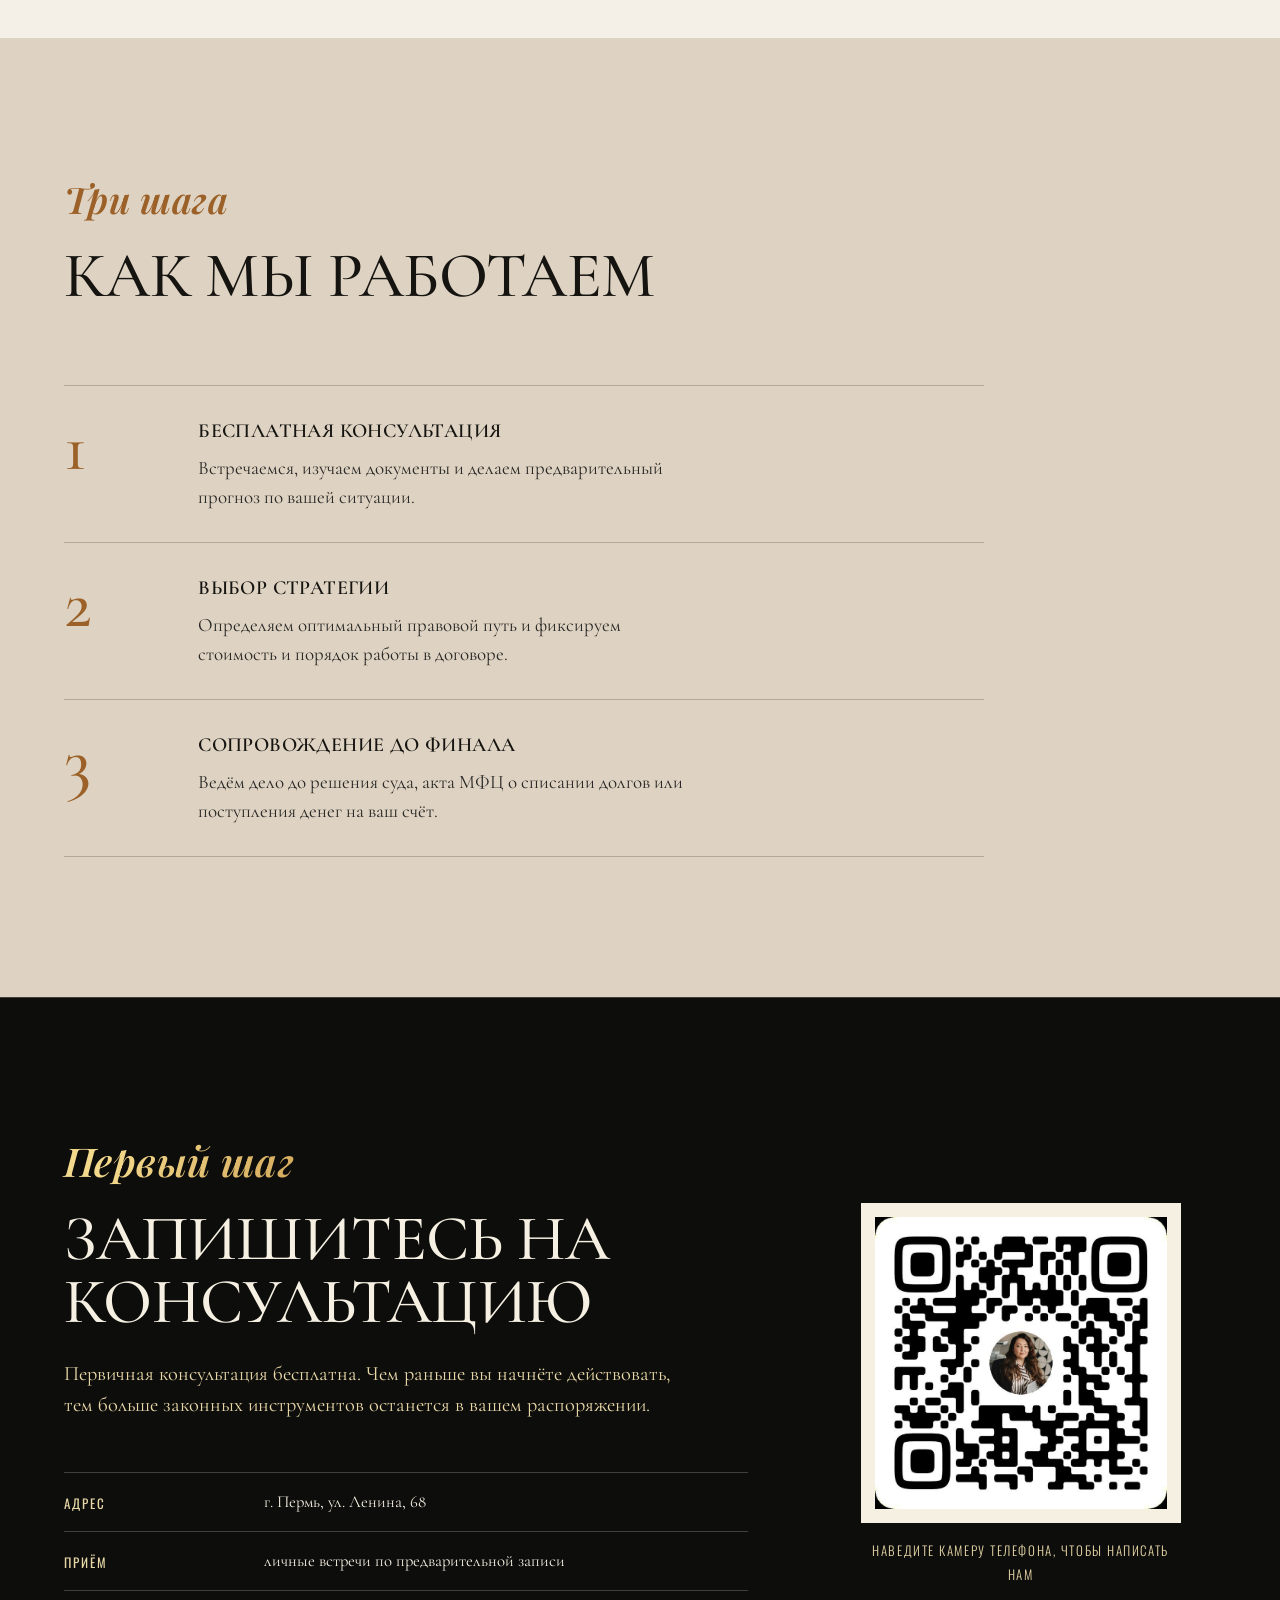
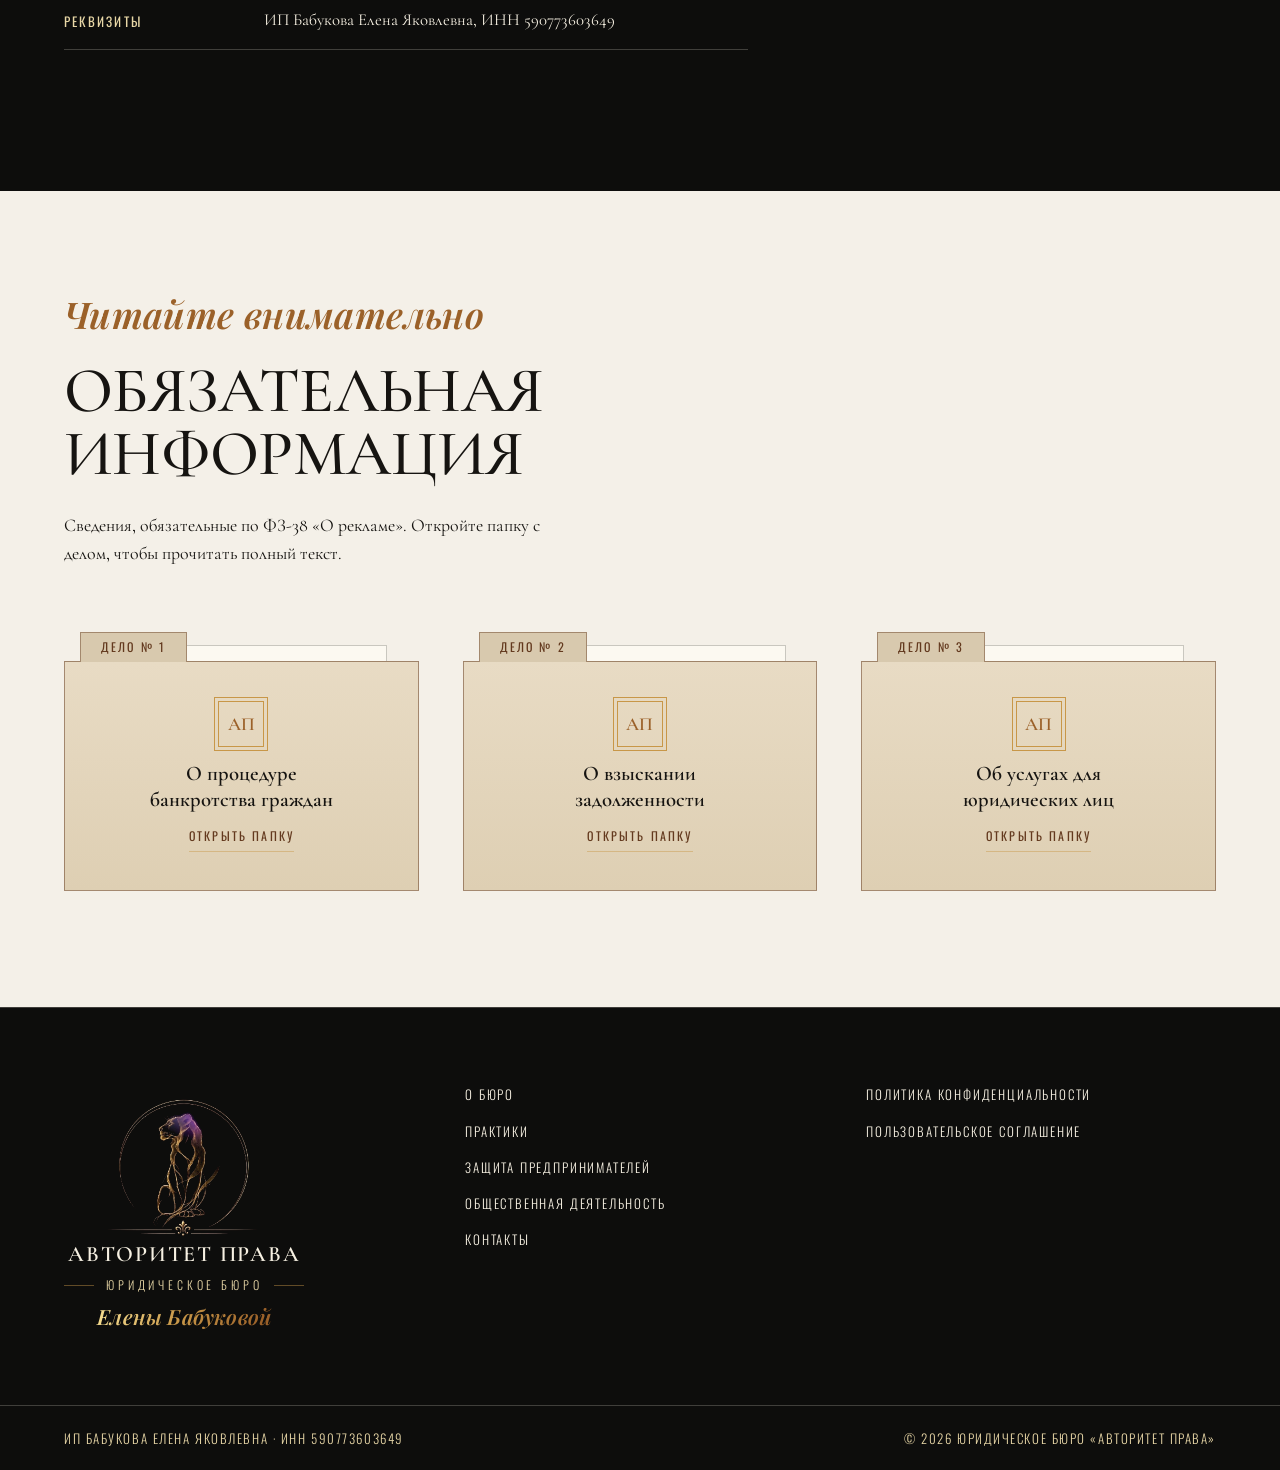
==== commit b9048cfe: "Выбор заказчицы: Playfair Display Italic + 9 новых фото в общественную деятельность Co-Authored-By: " ====
--- a/index.html
+++ b/index.html
@@ -8,7 +8,7 @@
 <link rel="icon" href="data:image/svg+xml,%3Csvg xmlns='http://www.w3.org/2000/svg' viewBox='0 0 64 64'%3E%3Crect width='64' height='64' fill='%230D0D0C'/%3E%3Ctext x='32' y='45' font-family='Georgia,serif' font-size='38' fill='%23C89748' text-anchor='middle'%3E%D0%90%3C/text%3E%3C/svg%3E">
 <link rel="preconnect" href="https://fonts.googleapis.com">
 <link rel="preconnect" href="https://fonts.gstatic.com" crossorigin>
-<link href="https://fonts.googleapis.com/css2?family=Cormorant+Garamond:ital,wght@0,400;0,500;0,600;1,400;1,500&family=Great+Vibes&family=Oswald:wght@300;400&display=swap" rel="stylesheet">
+<link href="https://fonts.googleapis.com/css2?family=Cormorant+Garamond:ital,wght@0,400;0,500;0,600;1,400;1,500&family=Playfair+Display:ital,wght@1,600&family=Oswald:wght@300;400&display=swap" rel="stylesheet">
 <link rel="stylesheet" href="assets/site.css?v=2">
 </head>
 <body class="page-home">
@@ -298,6 +298,15 @@
         <figure><span class="media" style="aspect-ratio:720/1280"><img src="photoobsh/photo_32_2026-08-18_11-00-21.jpg" alt="Заседание рабочей группы" loading="lazy"></span></figure>
         <figure><span class="media" style="aspect-ratio:1280/961"><img src="photoobsh/photo_27_2026-08-18_11-00-21.jpg" alt="Участники форума" loading="lazy"></span></figure>
         <figure><span class="media" style="aspect-ratio:720/1280"><img src="photoobsh/photo_33_2026-08-18_11-00-21.jpg" alt="Рабочая встреча" loading="lazy"></span></figure>
+        <figure><span class="media" style="aspect-ratio:1280/960"><img src="photoobsh/photo_1_2026-08-31_16-37-06.jpg" alt="Круглый стол в центре «Мой бизнес» Пермского края" loading="lazy"></span></figure>
+        <figure><span class="media" style="aspect-ratio:1280/960"><img src="photoobsh/photo_2_2026-08-31_16-37-06.jpg" alt="Встреча в Центре поддержки предпринимательства" loading="lazy"></span></figure>
+        <figure><span class="media" style="aspect-ratio:1280/960"><img src="photoobsh/photo_3_2026-08-31_16-37-06.jpg" alt="Команда бюро «Авторитет права»" loading="lazy"></span></figure>
+        <figure><span class="media" style="aspect-ratio:1280/853"><img src="photoobsh/photo_5_2026-08-31_16-37-06.jpg" alt="Команда бюро за работой" loading="lazy"></span></figure>
+        <figure><span class="media" style="aspect-ratio:1132/1280"><img src="photoobsh/photo_6_2026-08-31_16-37-06.jpg" alt="Рабочий визит в лицей имени М. В. Ломоносова" loading="lazy"></span></figure>
+        <figure><span class="media" style="aspect-ratio:1280/720"><img src="photoobsh/photo_7_2026-08-31_16-37-06.jpg" alt="Рабочая встреча с представителями контрольных органов" loading="lazy"></span></figure>
+        <figure><span class="media" style="aspect-ratio:731/1280"><img src="photoobsh/photo_8_2026-08-31_16-37-06.jpg" alt="Участие в заседании рабочей группы" loading="lazy"></span></figure>
+        <figure><span class="media" style="aspect-ratio:720/1280"><img src="photoobsh/photo_9_2026-08-31_16-37-06.jpg" alt="Заседание рабочей группы" loading="lazy"></span></figure>
+        <figure><span class="media" style="aspect-ratio:960/1280"><img src="photoobsh/photo_10_2026-08-31_16-37-06.jpg" alt="Елена Бабукова на заседании «Опоры России»" loading="lazy"></span></figure>
       </div>
     </div>
   </section>
--- a/assets/site.css
+++ b/assets/site.css
@@ -19,7 +19,7 @@
   --neutral:#746F69;
 
   --serif:"Cormorant Garamond",Georgia,"Times New Roman",serif;
-  --script:"Great Vibes","Segoe Script",cursive;
+  --script:"Playfair Display",Georgia,serif;
   --sans:"Oswald","Arial Narrow",Arial,sans-serif;
 
   --hair-dark:rgba(22,20,17,.22);
@@ -67,9 +67,10 @@
 /* ---------- типографика ---------- */
 .script{
   font-family:var(--script);
-  font-weight:400;
-  letter-spacing:0;
-  line-height:1.14;
+  font-style:italic;
+  font-weight:600;
+  letter-spacing:.01em;
+  line-height:1.12;
 }
 .gold-script,.ink-script{
   padding:.1em .4em .16em .12em;
@@ -322,7 +323,7 @@
 .section-dark .h-small{color:var(--gold-pale)}
 
 .section-head{padding-top:var(--pad-block);margin-bottom:clamp(48px,6vw,88px)}
-.section-head .script{font-size:clamp(2rem,3.8vw,3.1rem);margin-bottom:20px}
+.section-head .script{font-size:clamp(1.55rem,2.9vw,2.3rem);margin-bottom:20px}
 .section-intro{
   margin-top:26px;
   max-width:58ch;
@@ -346,7 +347,7 @@
   padding-bottom:clamp(50px,7vh,90px);
   min-height:calc(100vh - 77px);
 }
-.hero-script{font-size:clamp(2.15rem,4.4vw,3.9rem);margin-bottom:16px}
+.hero-script{font-size:clamp(1.7rem,3.3vw,2.8rem);margin-bottom:16px}
 .hero-title{
   font-family:var(--serif);
   font-weight:500;
@@ -460,7 +461,7 @@
   .founder-photo{align-self:stretch}
   .founder-photo .media{height:100%;aspect-ratio:auto !important}
 }
-.founder-script{font-size:clamp(2.5rem,4.8vw,4.1rem);margin-bottom:18px}
+.founder-script{font-size:clamp(1.9rem,3.7vw,3.1rem);margin-bottom:18px}
 .founder-text{
   margin-top:clamp(26px,3vw,42px);
   display:grid;
@@ -524,7 +525,7 @@
   padding:clamp(48px,6vw,92px) 0;
 }
 .practices .wrap > .practice:last-of-type{border-bottom:1px solid var(--hair-dark);margin-bottom:var(--pad-block)}
-.practice-script{font-size:clamp(1.8rem,3.3vw,2.7rem);margin-bottom:12px}
+.practice-script{font-size:clamp(1.4rem,2.5vw,2rem);margin-bottom:12px}
 .practice-body{display:grid;gap:clamp(28px,3.4vw,44px);align-content:start}
 .practice-photo{
   position:relative;
@@ -685,7 +686,7 @@
 }
 .foot-script{
   margin-top:8px;
-  font-size:26px;
+  font-size:21px;
 }
 
 /* ---------- цитата ---------- */
@@ -707,7 +708,7 @@
   padding-top:clamp(48px,6vw,88px);
 }
 .quote-script{
-  font-size:clamp(2.8rem,7.8vw,6.4rem);
+  font-size:clamp(2rem,5.4vw,4.2rem);
   margin-bottom:clamp(28px,4vw,48px);
 }
 .quote-line{
@@ -786,7 +787,7 @@
   align-items:center;
   padding-block:var(--pad-block);
 }
-.contacts .script{font-size:clamp(2.1rem,4vw,3.3rem);margin-bottom:18px}
+.contacts .script{font-size:clamp(1.65rem,3.1vw,2.5rem);margin-bottom:18px}
 .contacts .lead{margin-top:26px;color:var(--gold-pale)}
 .contact-data{
   margin-top:clamp(34px,4vw,54px);
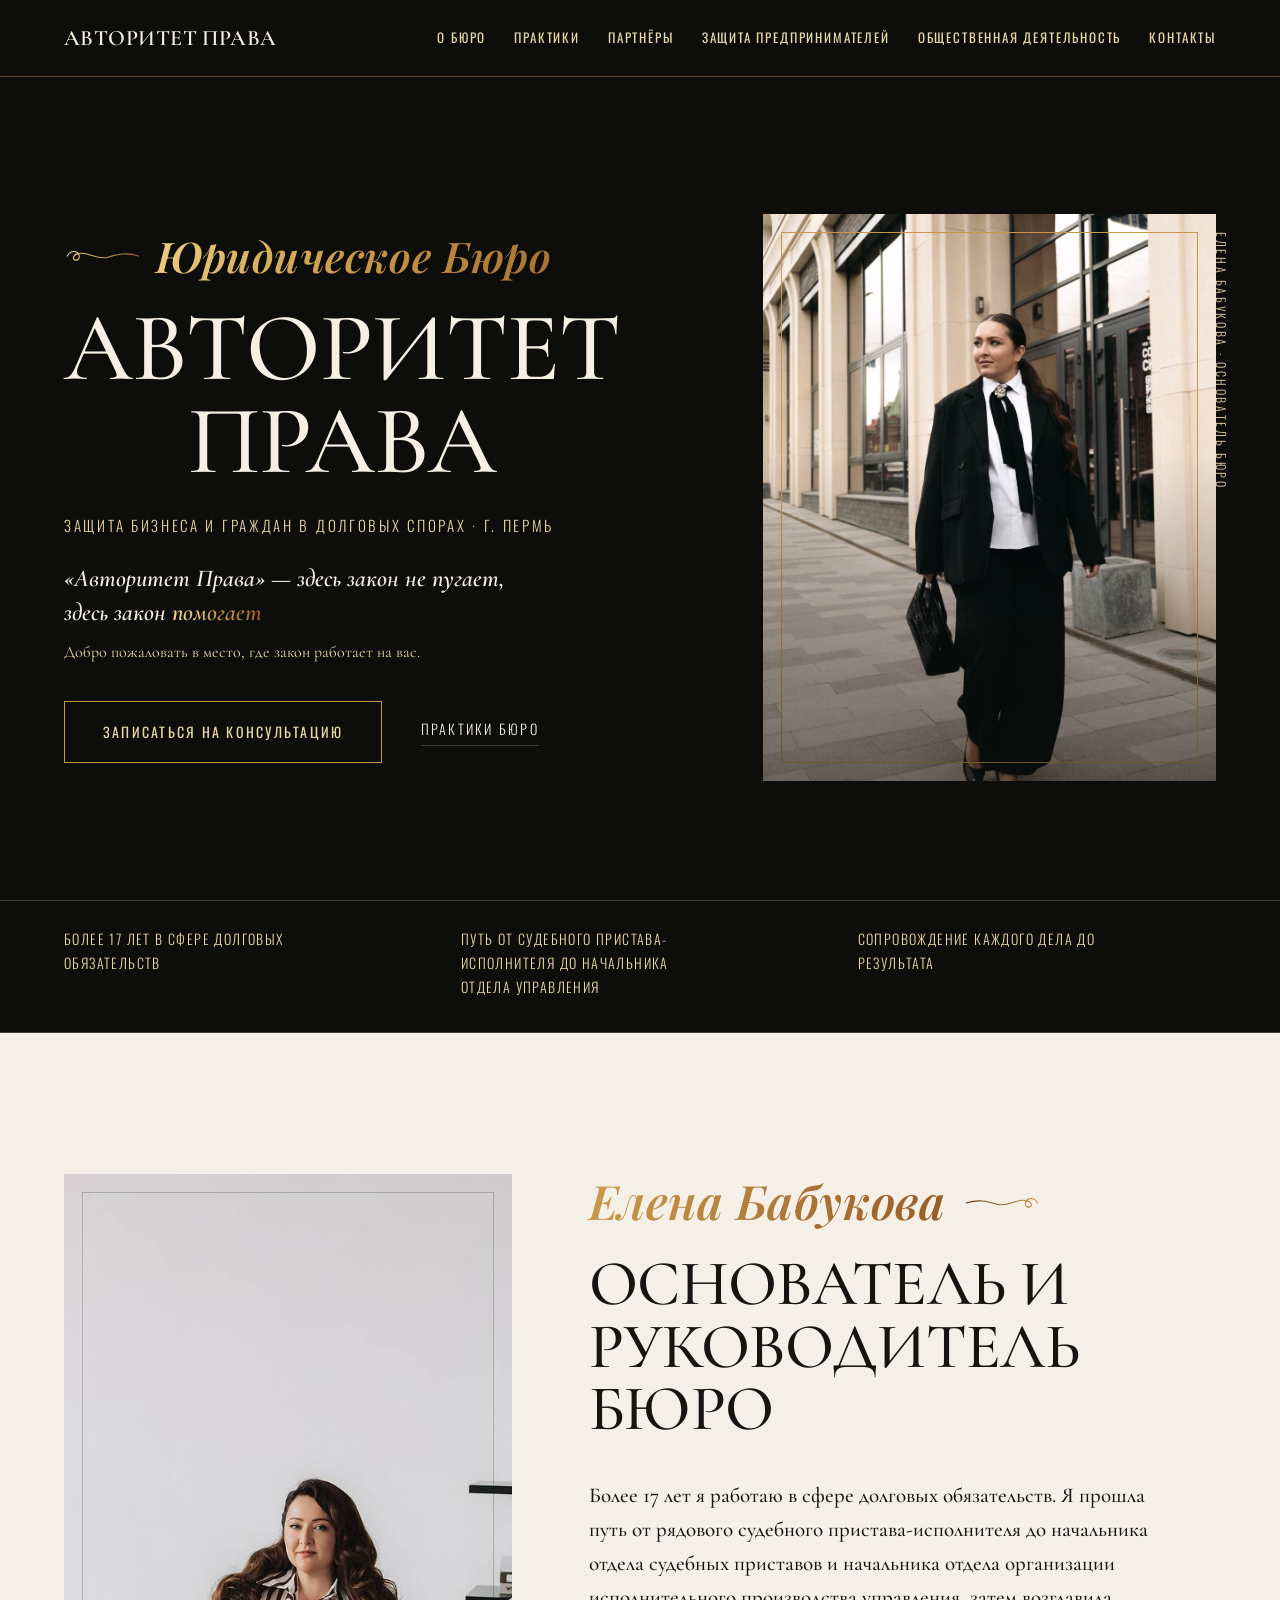
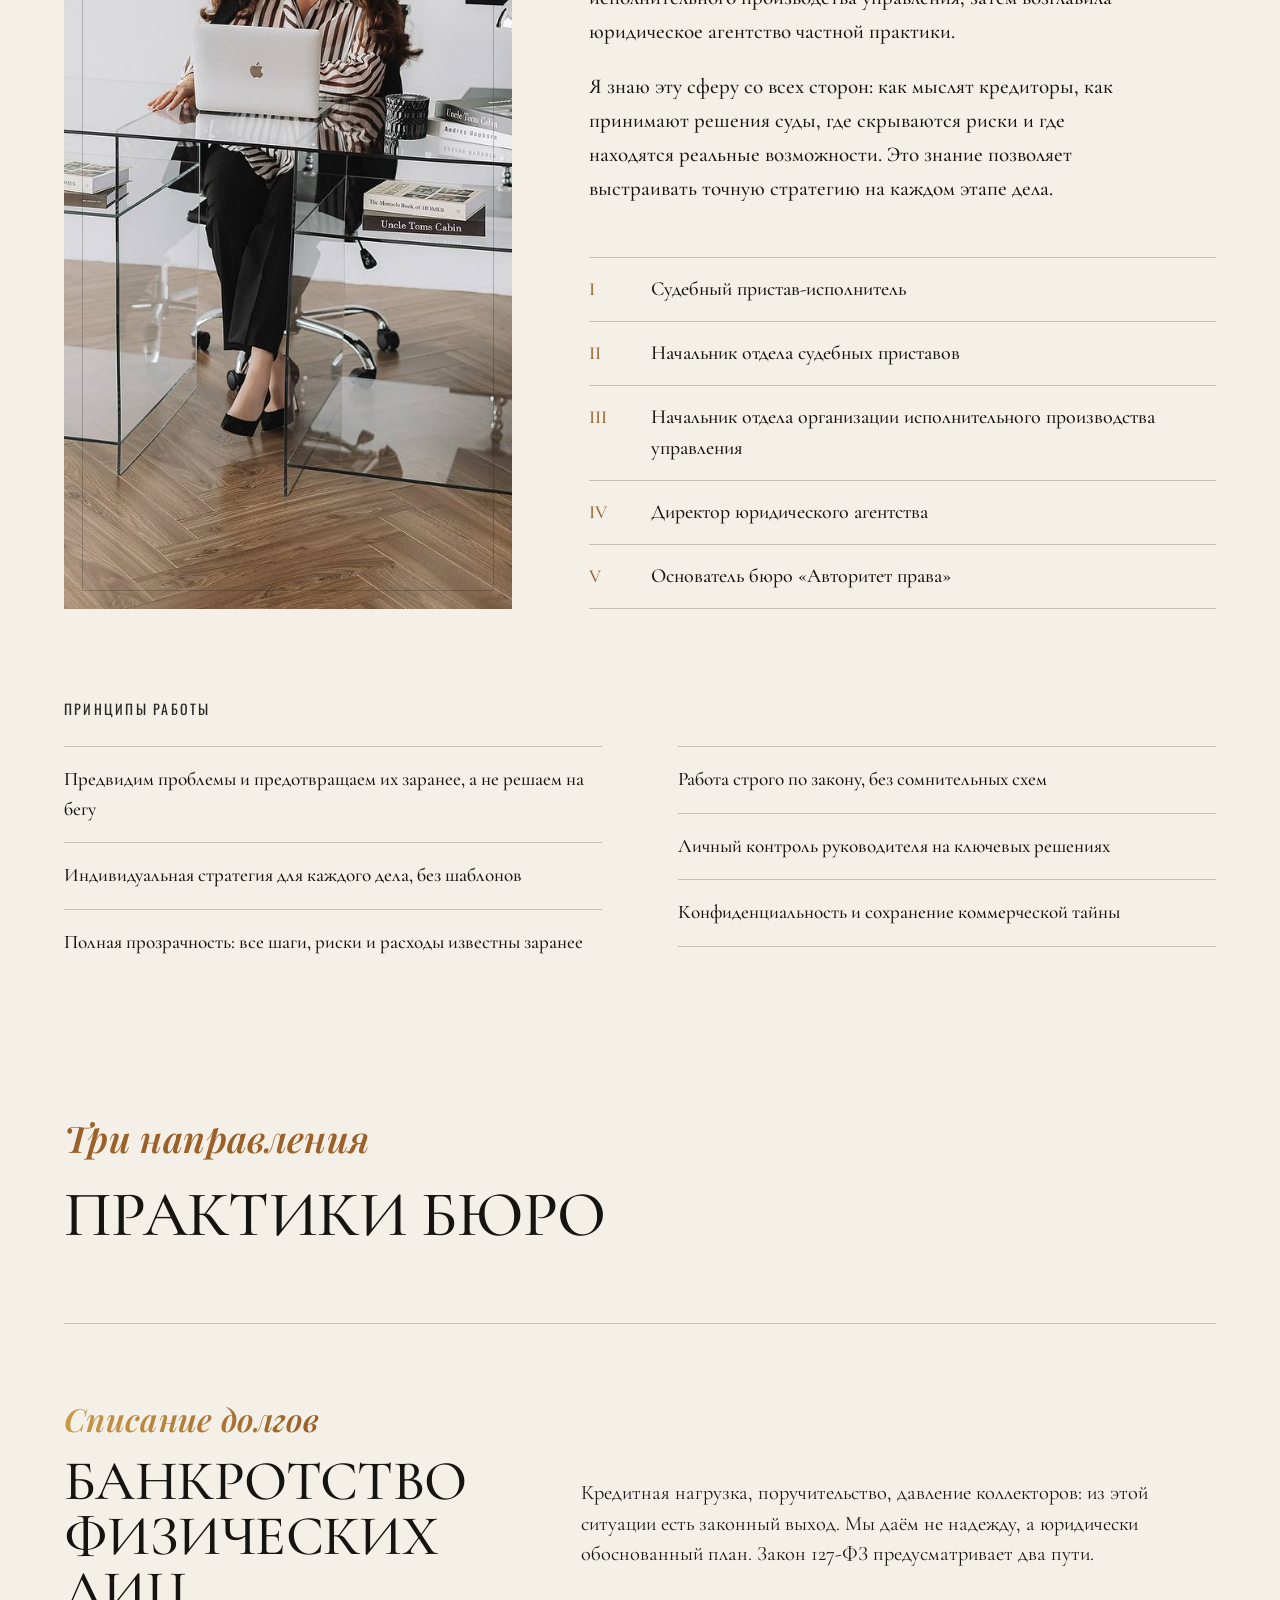
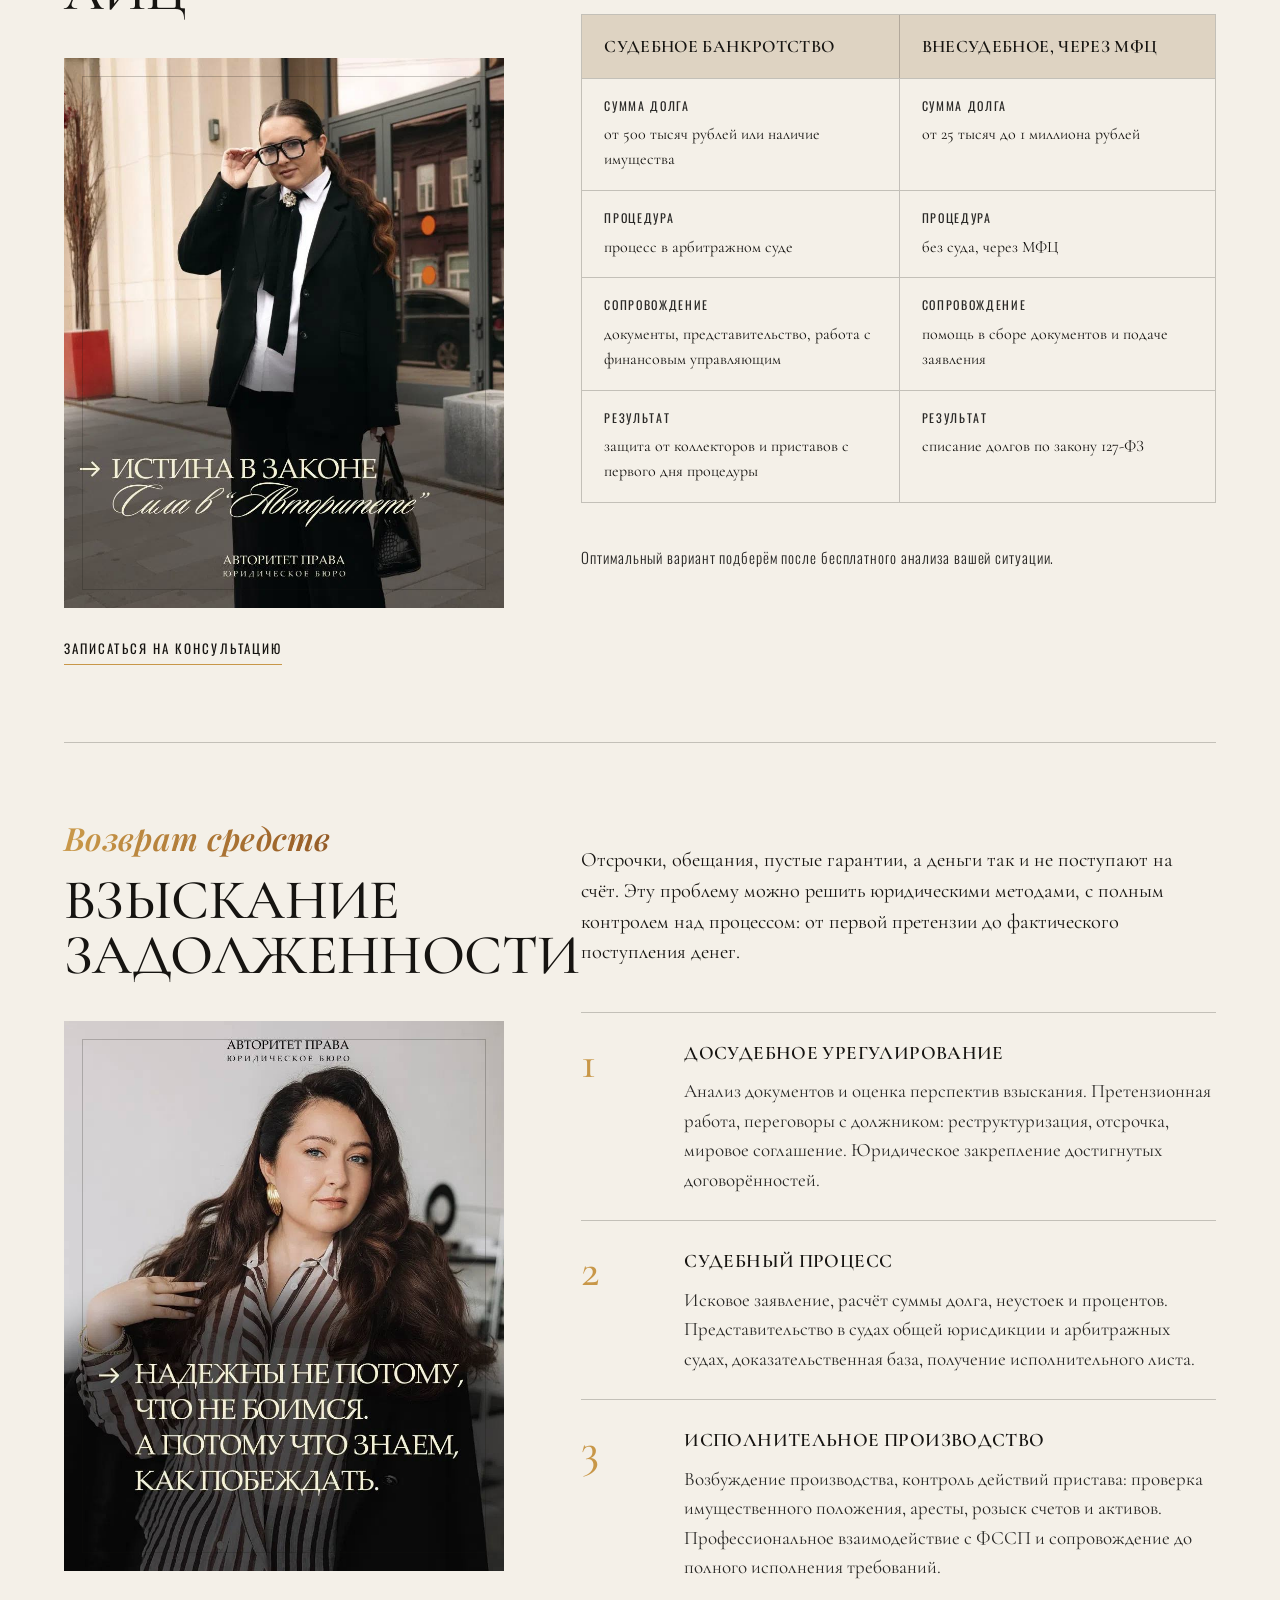
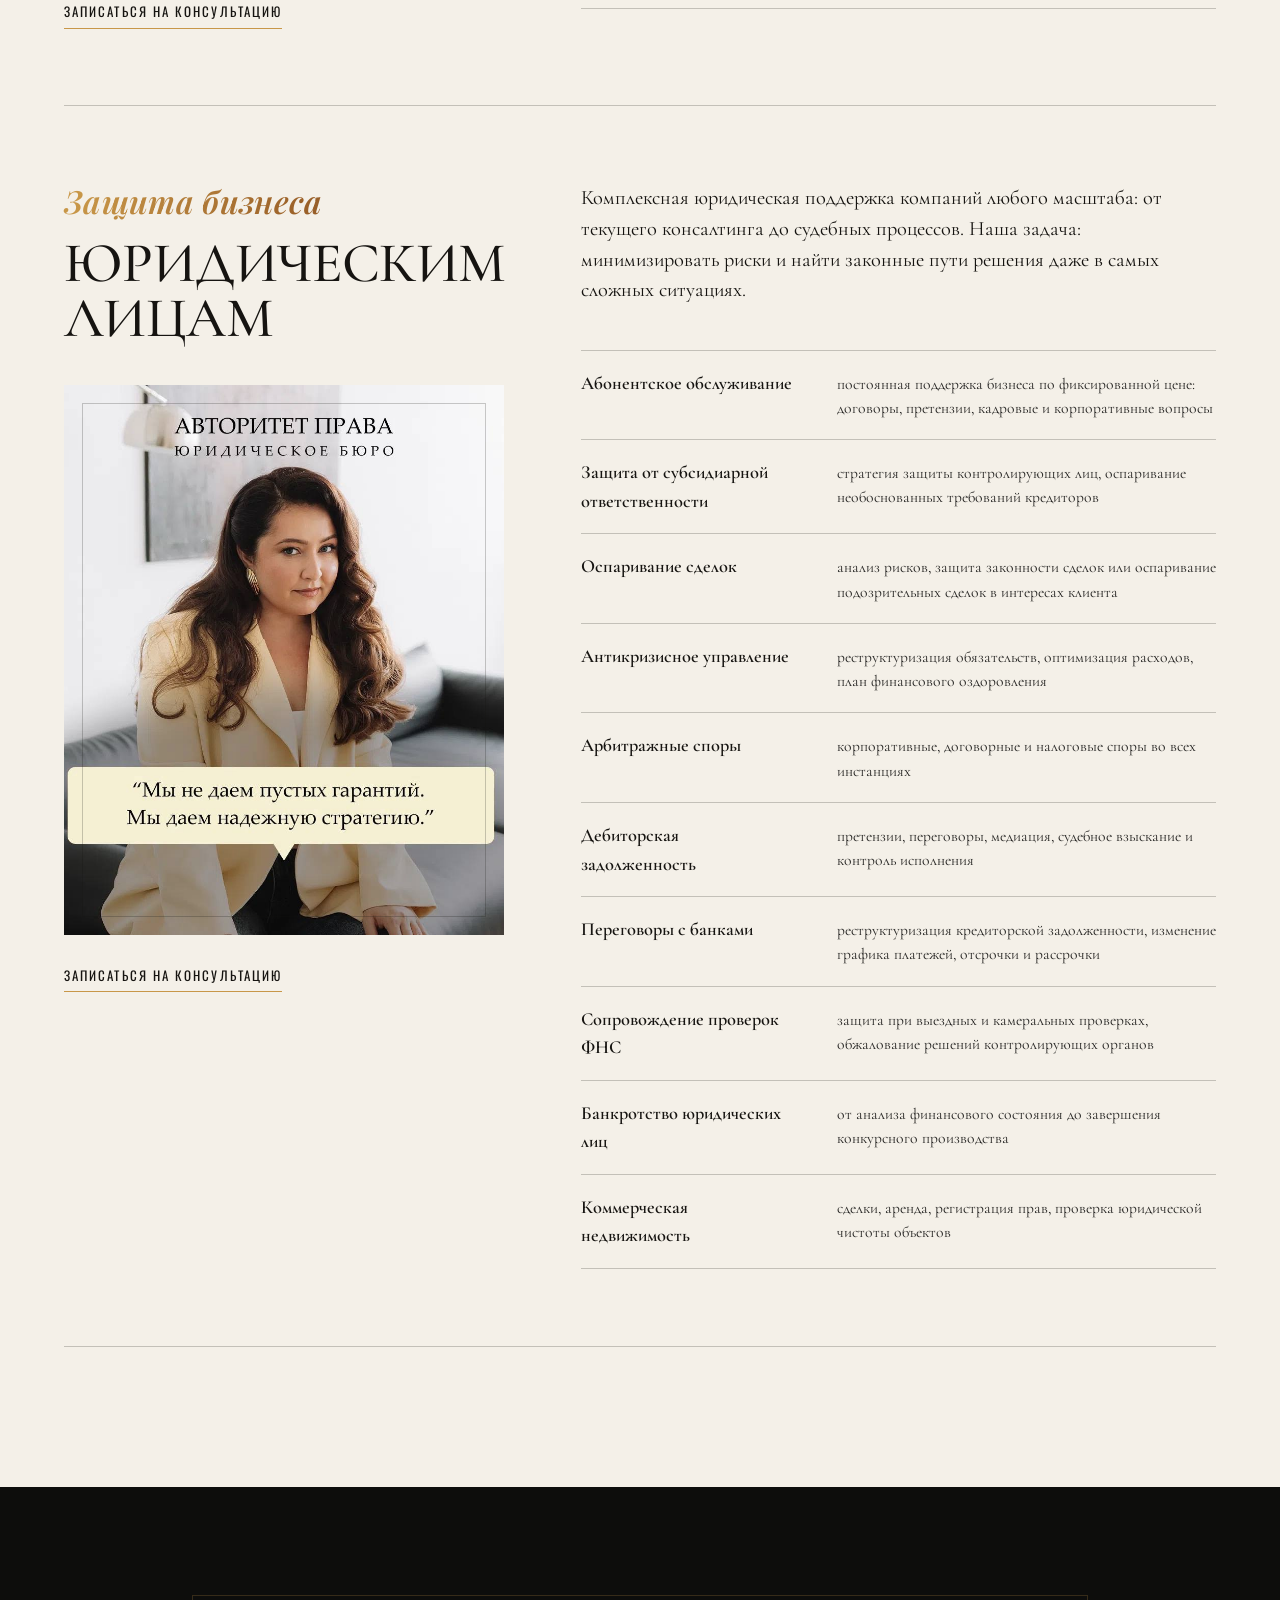
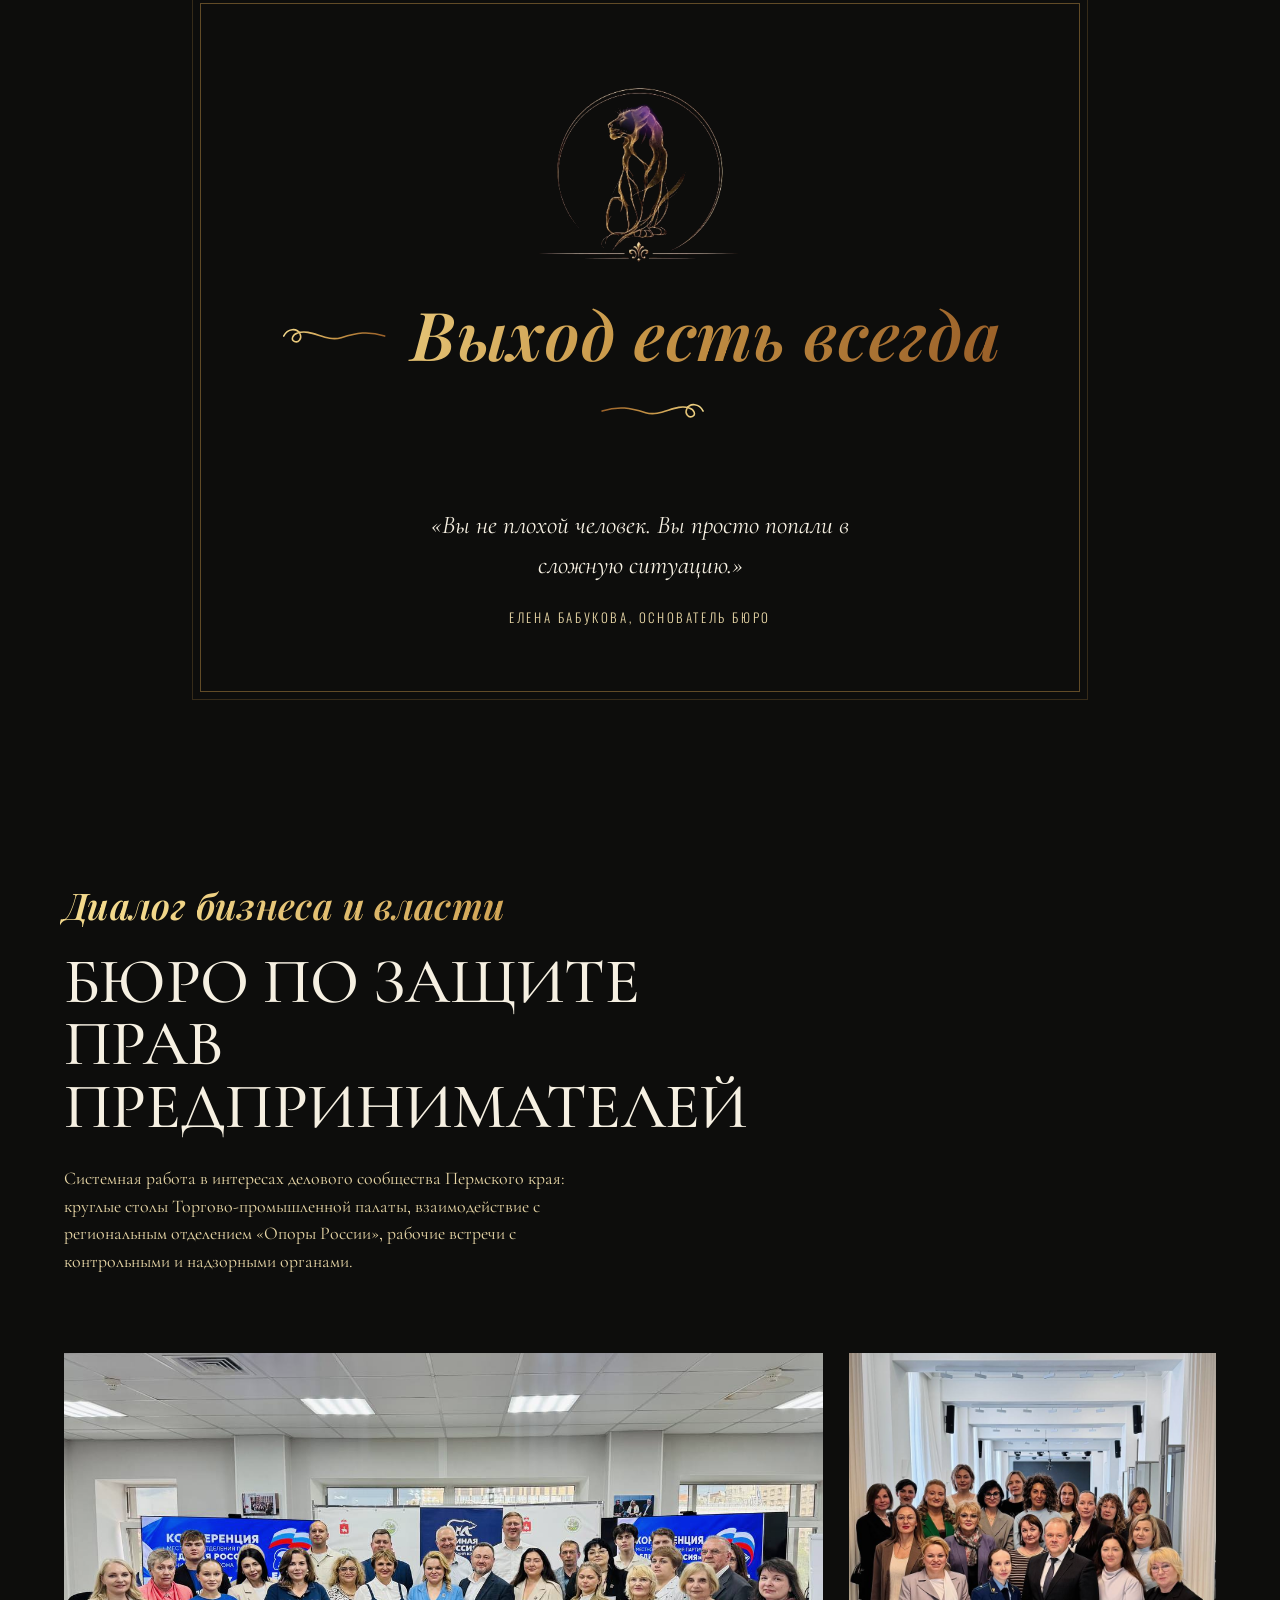
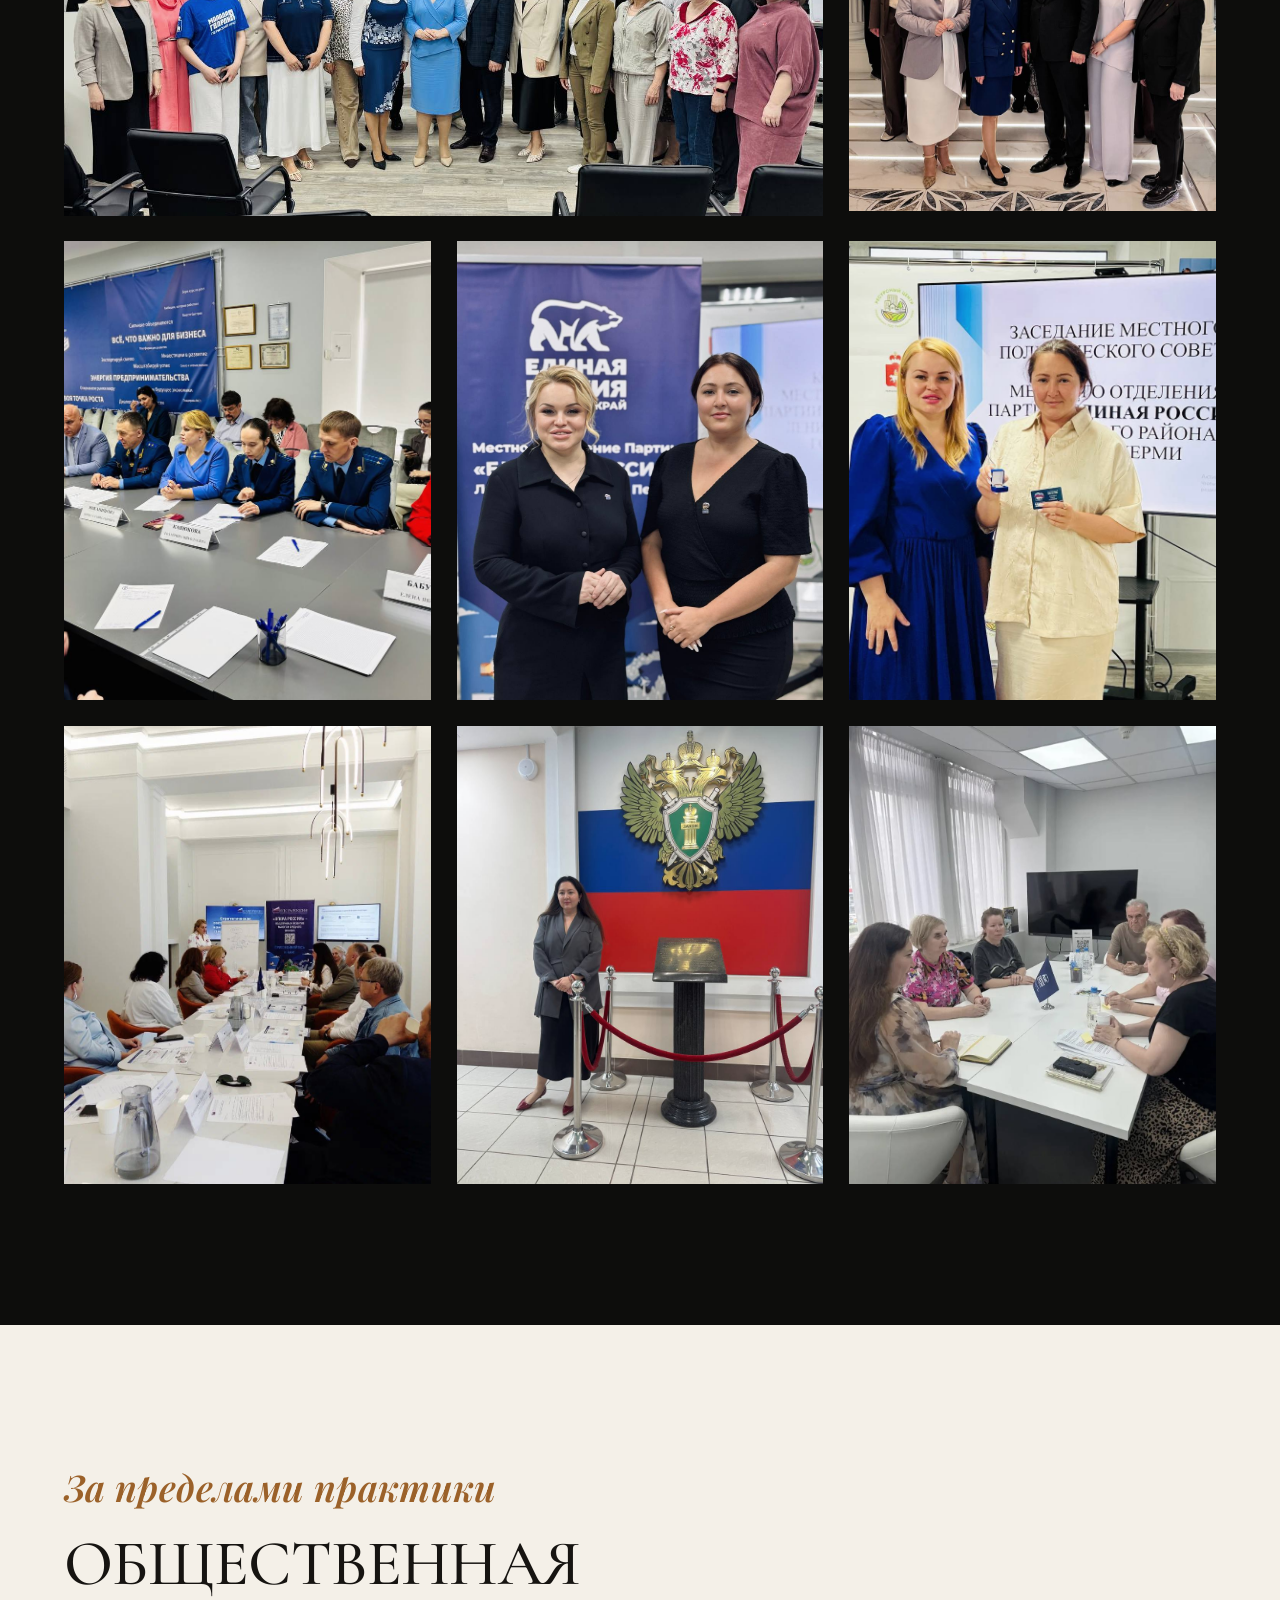
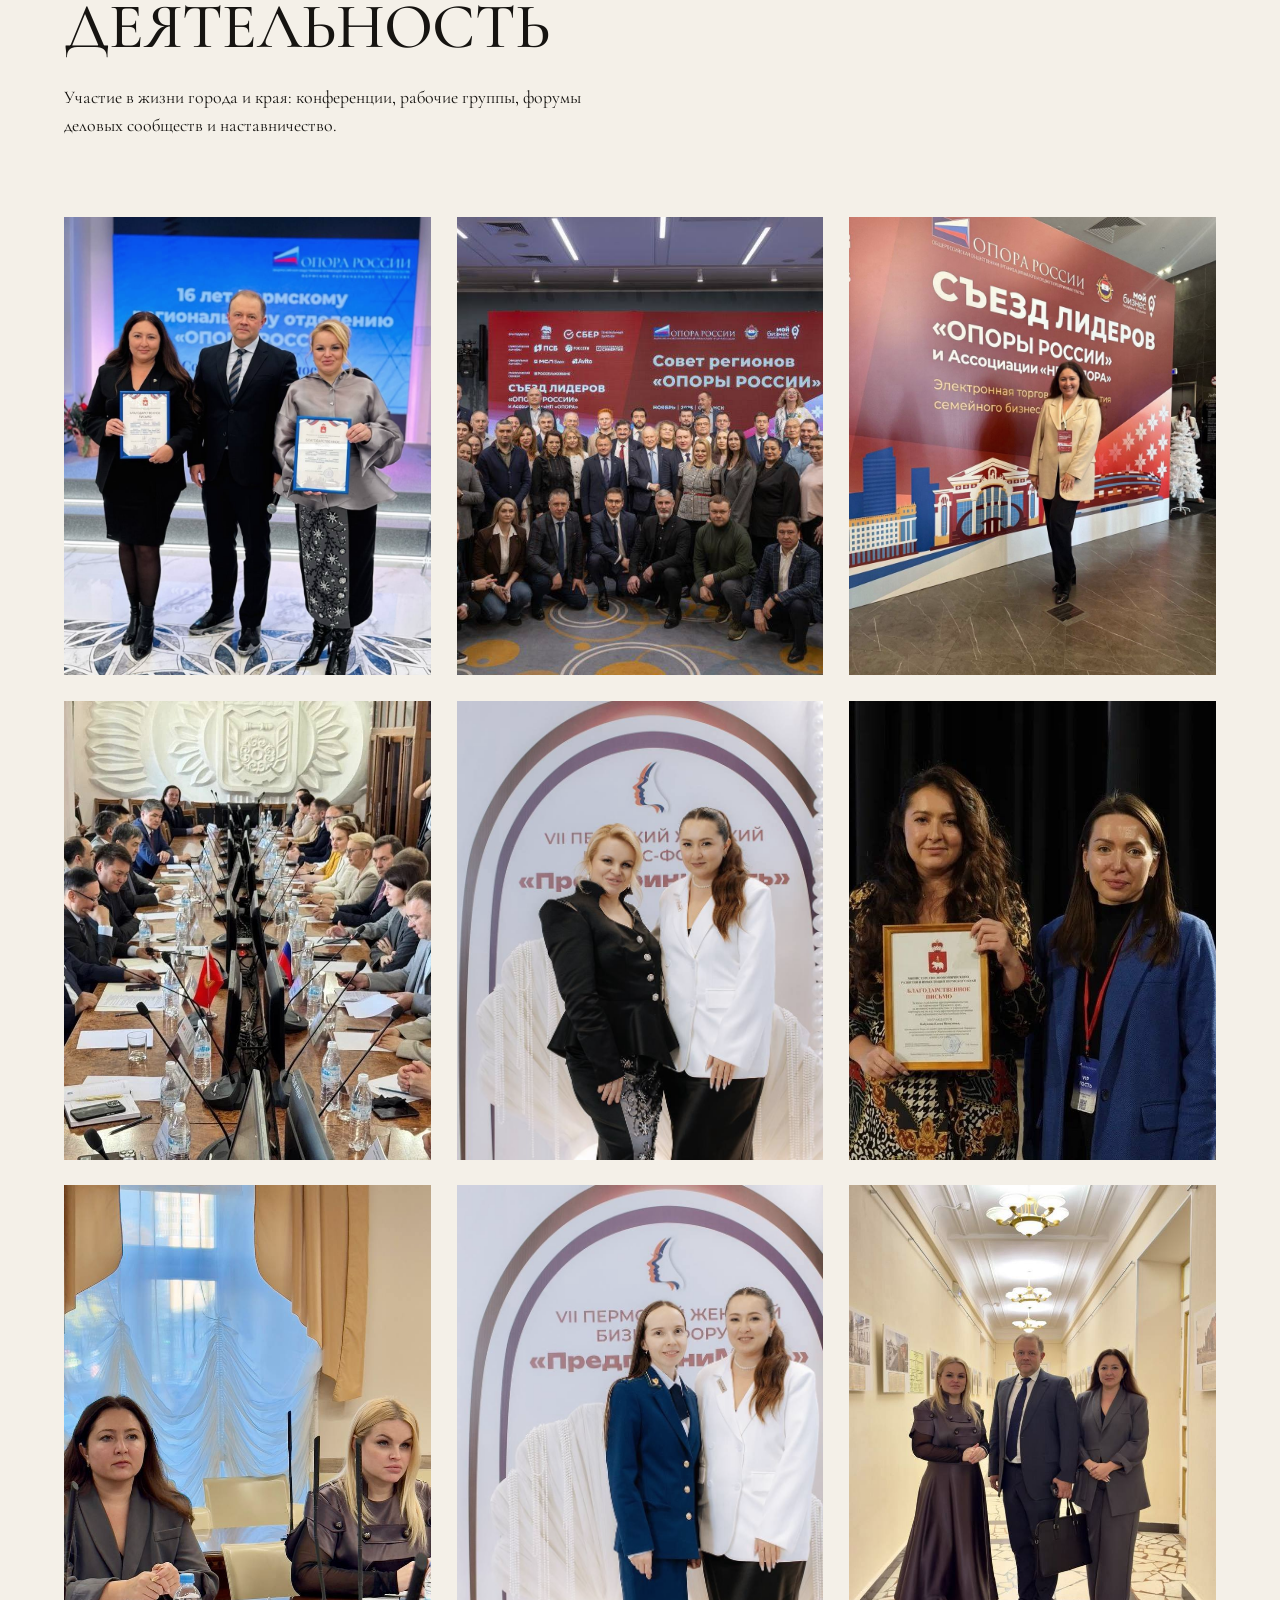
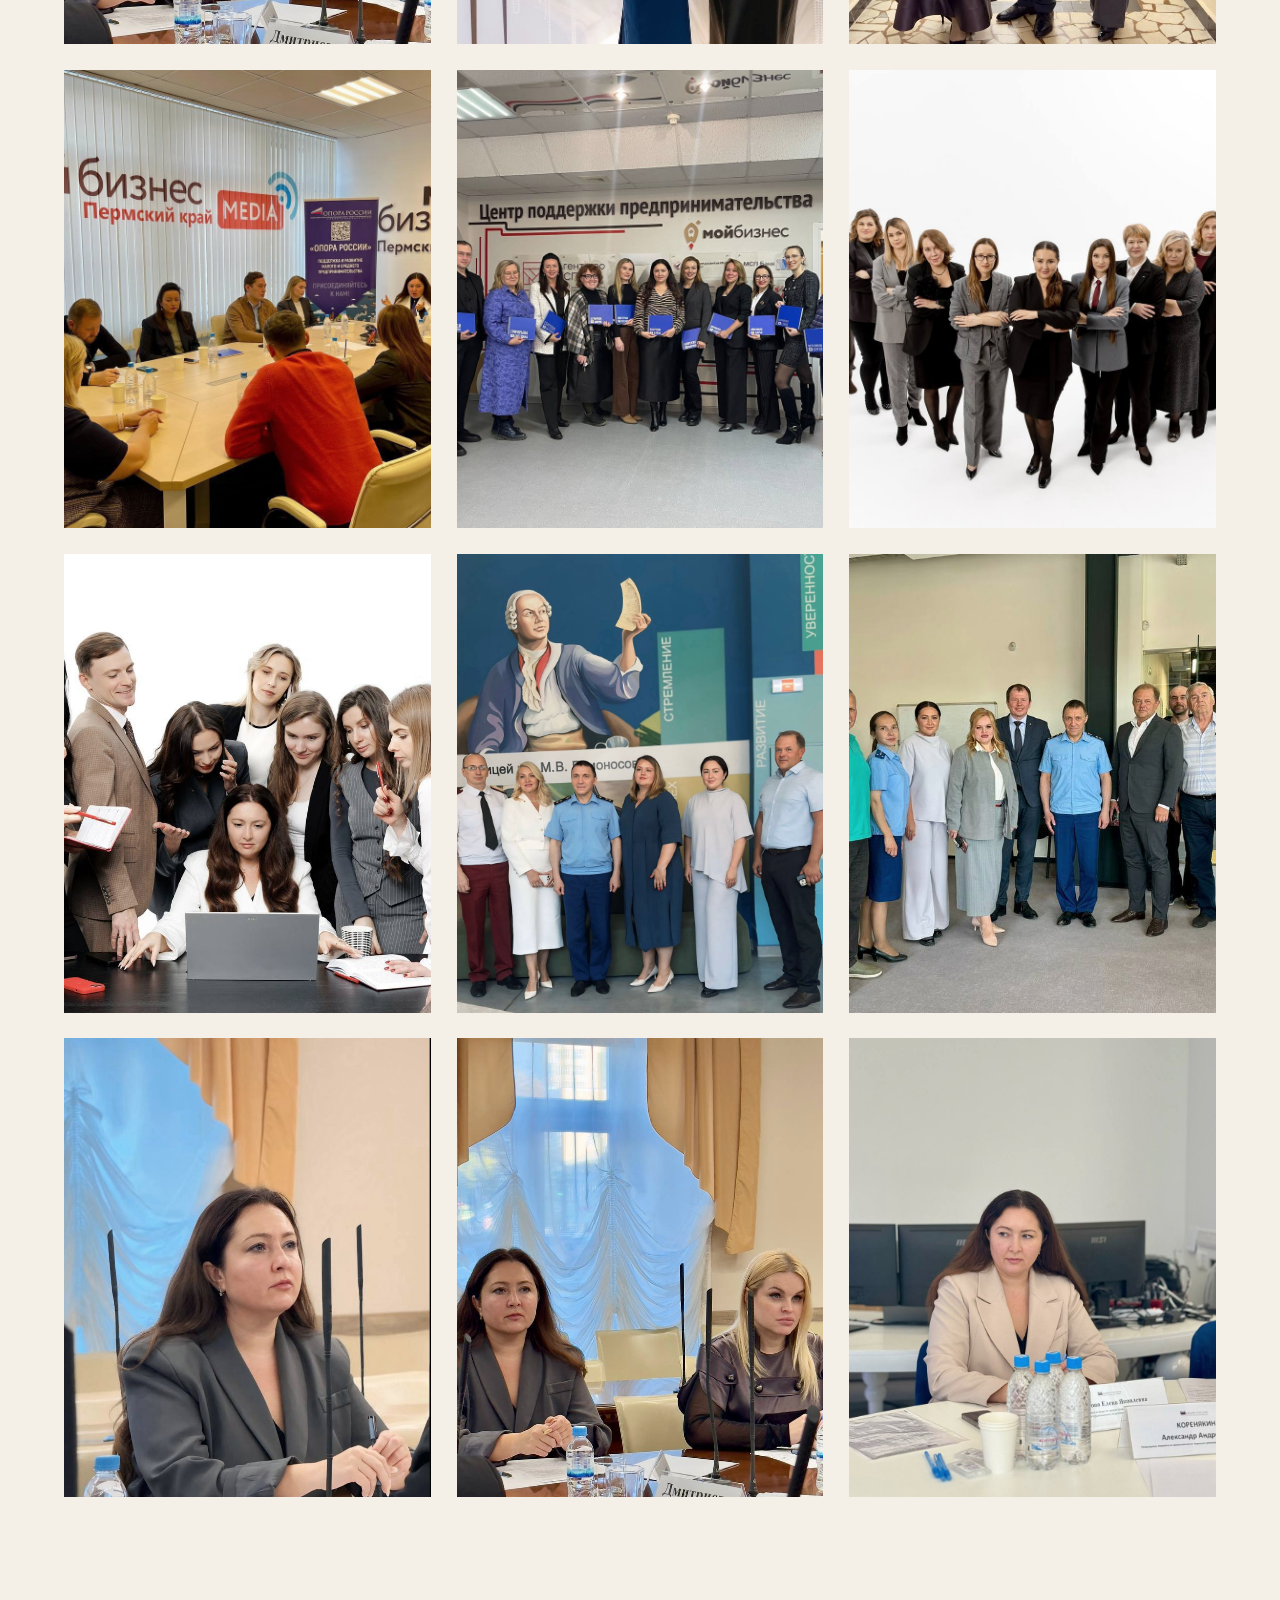
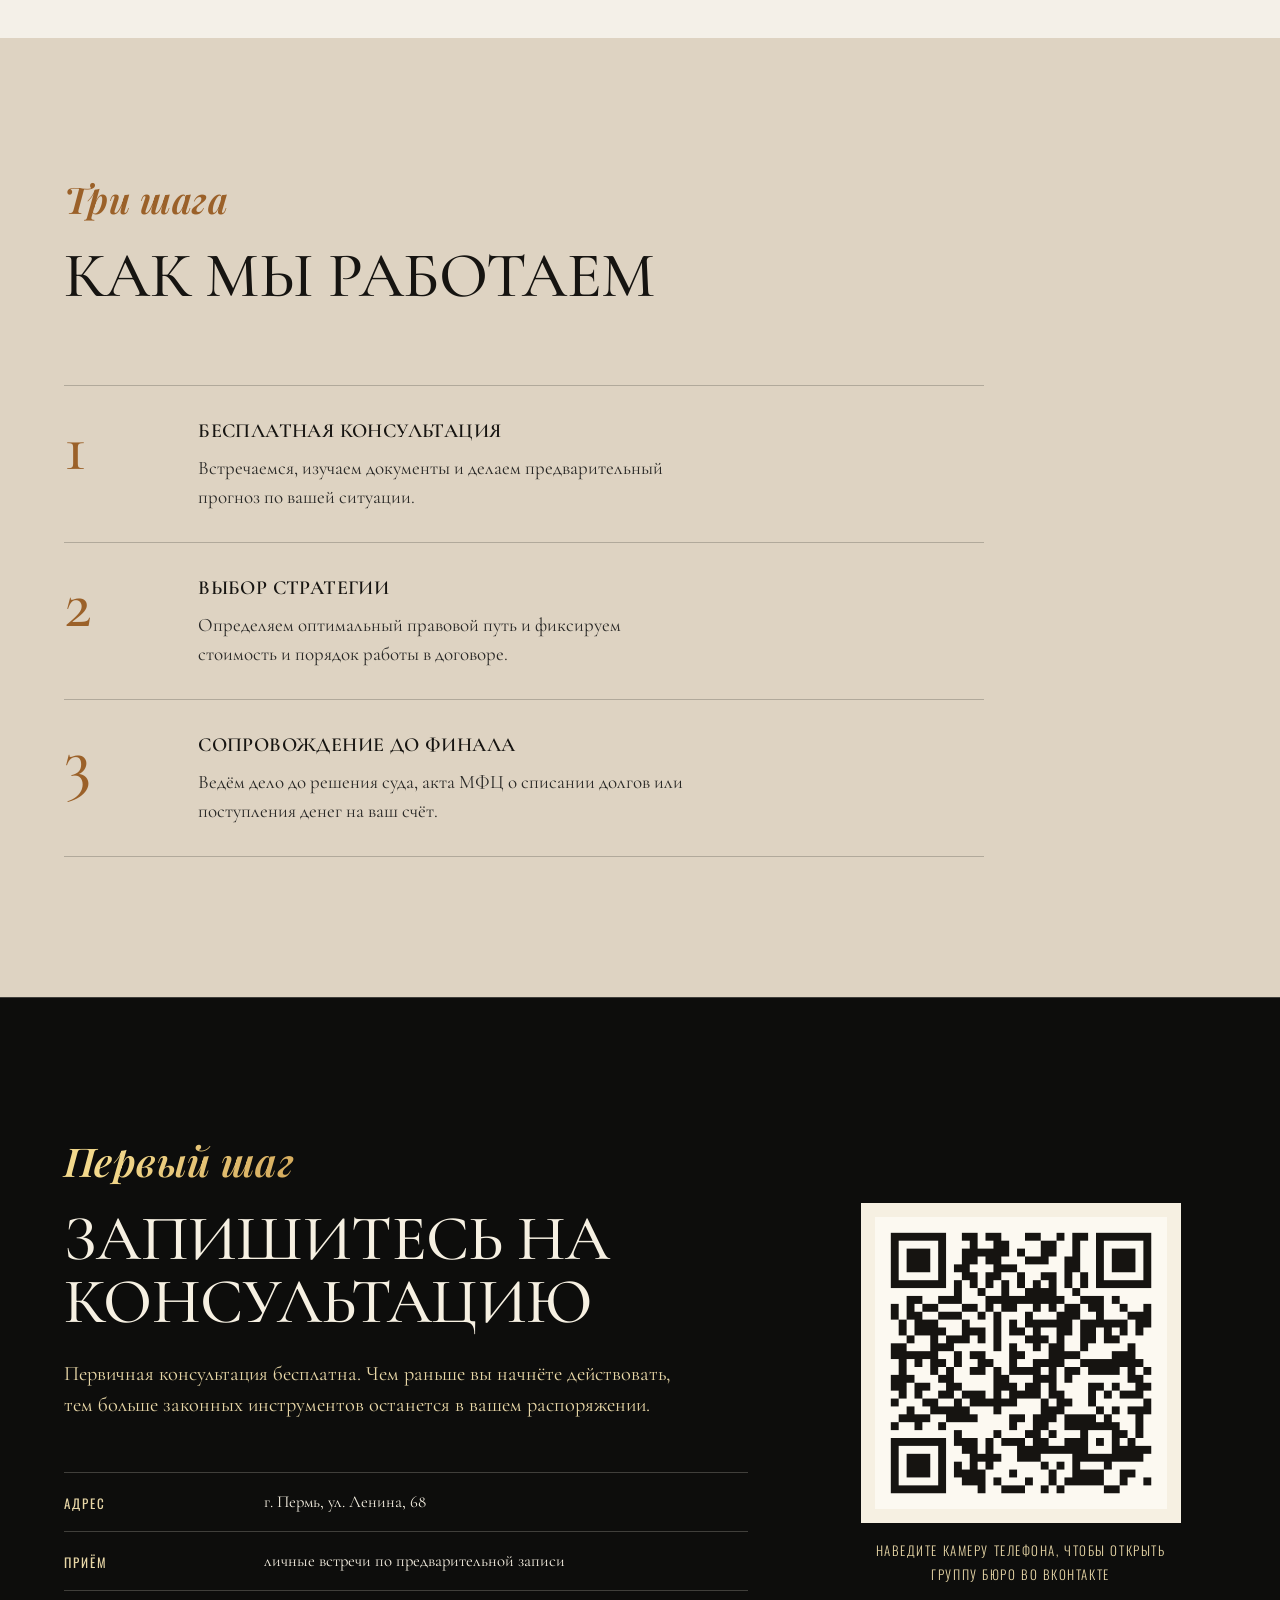
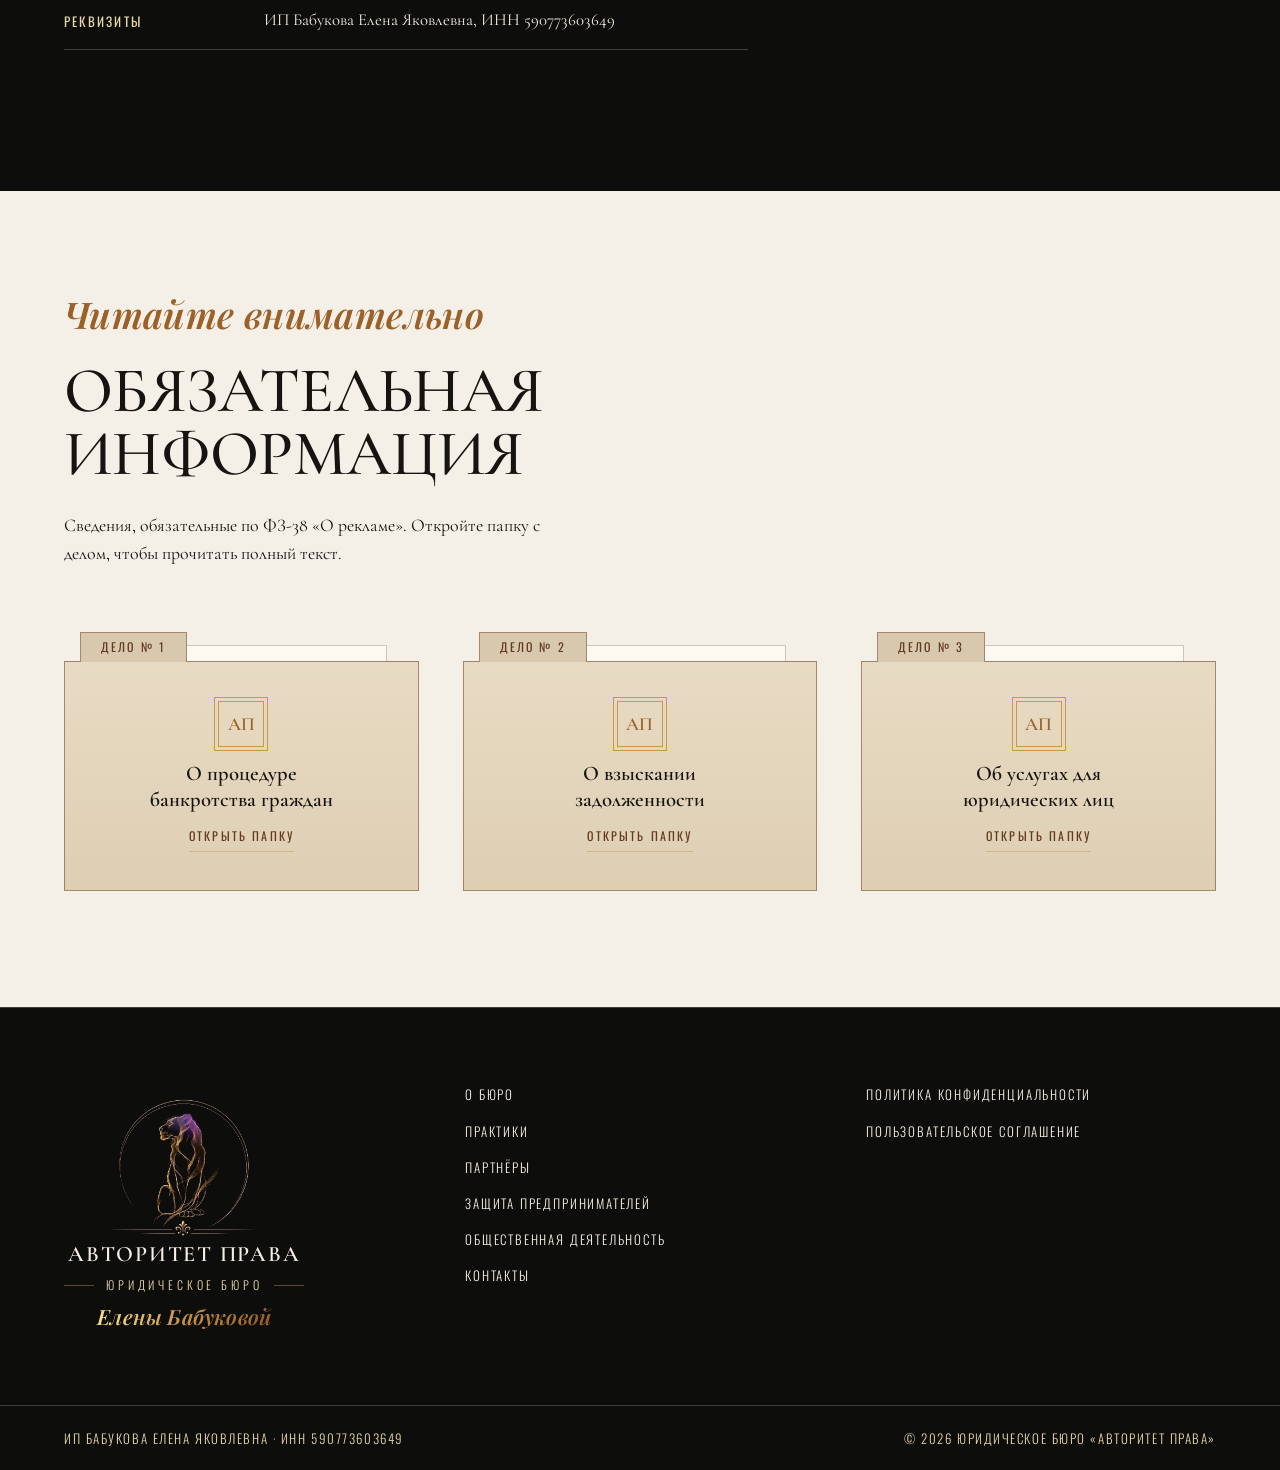
==== commit f500ec91: "Страница партнёров со слотами-заготовками, пункт в меню, фирменный QR-код - partners.html: тёмный ге" ====
--- a/index.html
+++ b/index.html
@@ -37,6 +37,7 @@
     <nav class="head-nav" aria-label="Основная навигация">
       <a href="#osnovatel">О бюро</a>
       <a href="#praktiki">Практики</a>
+      <a href="partners.html">Партнёры</a>
       <a href="#predprinimateli">Защита предпринимателей</a>
       <a href="#obshestvo">Общественная деятельность</a>
       <a href="#kontakty">Контакты</a>
@@ -52,6 +53,7 @@
   <nav aria-label="Мобильная навигация">
     <a href="#osnovatel">О бюро</a>
     <a href="#praktiki">Практики</a>
+    <a href="partners.html">Партнёры</a>
     <a href="#predprinimateli">Защита предпринимателей</a>
     <a href="#obshestvo">Общественная деятельность</a>
     <a href="#kontakty">Контакты</a>
@@ -359,9 +361,9 @@
       </div>
       <figure class="qr-figure">
         <span class="media" style="aspect-ratio:1/1">
-          <img src="photoobsh/photo_19_2026-08-18_11-00-20.jpg" alt="QR-код для связи с бюро" loading="lazy">
+          <img src="pics/qr.png" alt="QR-код: группа бюро «Авторитет права» во ВКонтакте" loading="lazy">
         </span>
-        <figcaption>Наведите камеру телефона, чтобы написать нам</figcaption>
+        <figcaption>Наведите камеру телефона, чтобы открыть группу бюро во ВКонтакте</figcaption>
       </figure>
     </div>
   </section>
@@ -443,6 +445,7 @@
     <nav class="foot-nav" aria-label="Навигация в подвале">
       <a href="#osnovatel">О бюро</a>
       <a href="#praktiki">Практики</a>
+      <a href="partners.html">Партнёры</a>
       <a href="#predprinimateli">Защита предпринимателей</a>
       <a href="#obshestvo">Общественная деятельность</a>
       <a href="#kontakty">Контакты</a>
--- a/assets/site.css
+++ b/assets/site.css
@@ -1077,6 +1077,79 @@
   color:var(--gold-pale);
 }
 
+/* ---------- страница партнёров ---------- */
+.partners-hero{
+  background:var(--coal);
+  color:var(--cream);
+  border-bottom:1px solid var(--hair-gold);
+  padding:clamp(64px,8vw,120px) 0;
+}
+.partners-hero .script{font-size:clamp(1.65rem,3.1vw,2.5rem);margin-bottom:14px}
+.partner-list{padding-block:clamp(56px,7vw,104px)}
+.partners-note{margin-bottom:clamp(36px,4vw,56px)}
+.partner-slot{
+  display:grid;
+  grid-template-columns:minmax(0,4fr) minmax(0,7fr);
+  gap:clamp(28px,4vw,72px);
+  border-top:1px solid var(--hair-dark);
+  padding-block:clamp(40px,5vw,72px);
+}
+.partner-list .partner-slot:last-of-type{border-bottom:1px solid var(--hair-dark)}
+.partner-ph{position:relative;max-width:380px}
+.ph-box{
+  display:grid;
+  place-items:center;
+  align-content:center;
+  gap:18px;
+  aspect-ratio:4/5;
+  background:linear-gradient(180deg,#E8DBC4 0%,#DECFB3 100%);
+  border:1px solid rgba(99,57,30,.4);
+  padding:24px;
+}
+.ph-mark{width:44px;height:44px;color:var(--gold-deep)}
+.ph-text{
+  font-family:var(--sans);
+  font-weight:400;
+  font-size:12px;
+  letter-spacing:.16em;
+  text-transform:uppercase;
+  color:var(--bronze);
+  text-align:center;
+  max-width:22ch;
+  line-height:1.8;
+}
+.partner-script{font-size:clamp(1.3rem,2.2vw,1.7rem);margin-bottom:8px}
+.partner-name{
+  font-family:var(--serif);
+  font-weight:600;
+  text-transform:uppercase;
+  letter-spacing:.02em;
+  font-size:clamp(1.5rem,2.6vw,2.1rem);
+  color:var(--neutral);
+}
+.partner-form{margin-top:clamp(22px,3vw,36px);display:grid}
+.partner-form > div{
+  display:grid;
+  grid-template-columns:minmax(180px,240px) 1fr;
+  gap:20px;
+  align-items:end;
+  padding:20px 0;
+  border-top:1px solid var(--hair-dark);
+}
+.partner-form dt{
+  font-family:var(--sans);
+  font-weight:400;
+  font-size:13px;
+  letter-spacing:.14em;
+  text-transform:uppercase;
+  color:var(--smoke);
+}
+.fieldline{display:block;height:1px;background:var(--hair-gold);margin-bottom:5px}
+.partners-cta{padding-block:clamp(64px,8vw,120px)}
+.partners-cta .script{font-size:clamp(1.5rem,2.6vw,2rem);margin-bottom:12px}
+.partners-cta .lead{margin-top:22px}
+.partners-cta-btn{margin-top:clamp(28px,3.4vw,44px)}
+
 /* ---------- страницы документов ---------- */
 .doc-main{padding-block:clamp(64px,8vw,120px)}
 .doc-main .h-display{margin-bottom:10px}
@@ -1178,6 +1251,8 @@
   .contacts-grid{grid-template-columns:1fr}
   .qr-figure{justify-self:start}
   .dossiers{grid-template-columns:1fr;max-width:560px}
+  .partner-slot{grid-template-columns:1fr}
+  .partner-ph{max-width:320px}
   .mosaic{grid-template-columns:repeat(2,1fr)}
   .mosaic figure:last-child:nth-child(odd){grid-column:1/-1}
   .mosaic figure:last-child:nth-child(odd) .media{aspect-ratio:3/2 !important}
@@ -1216,6 +1291,7 @@
   .mosaic figure.wide{flex:0 0 78%}
   .mosaic .media,.mosaic figure.wide .media{aspect-ratio:4/5 !important}
   .mosaic::-webkit-scrollbar{height:7px}
+  .partner-form > div{grid-template-columns:1fr;gap:14px}
   .quote-script{white-space:nowrap;font-size:clamp(1.85rem,8.4vw,2.6rem)}
   .quote-script .fl{display:none}
   .foot-grid{grid-template-columns:1fr;justify-items:center;text-align:center}
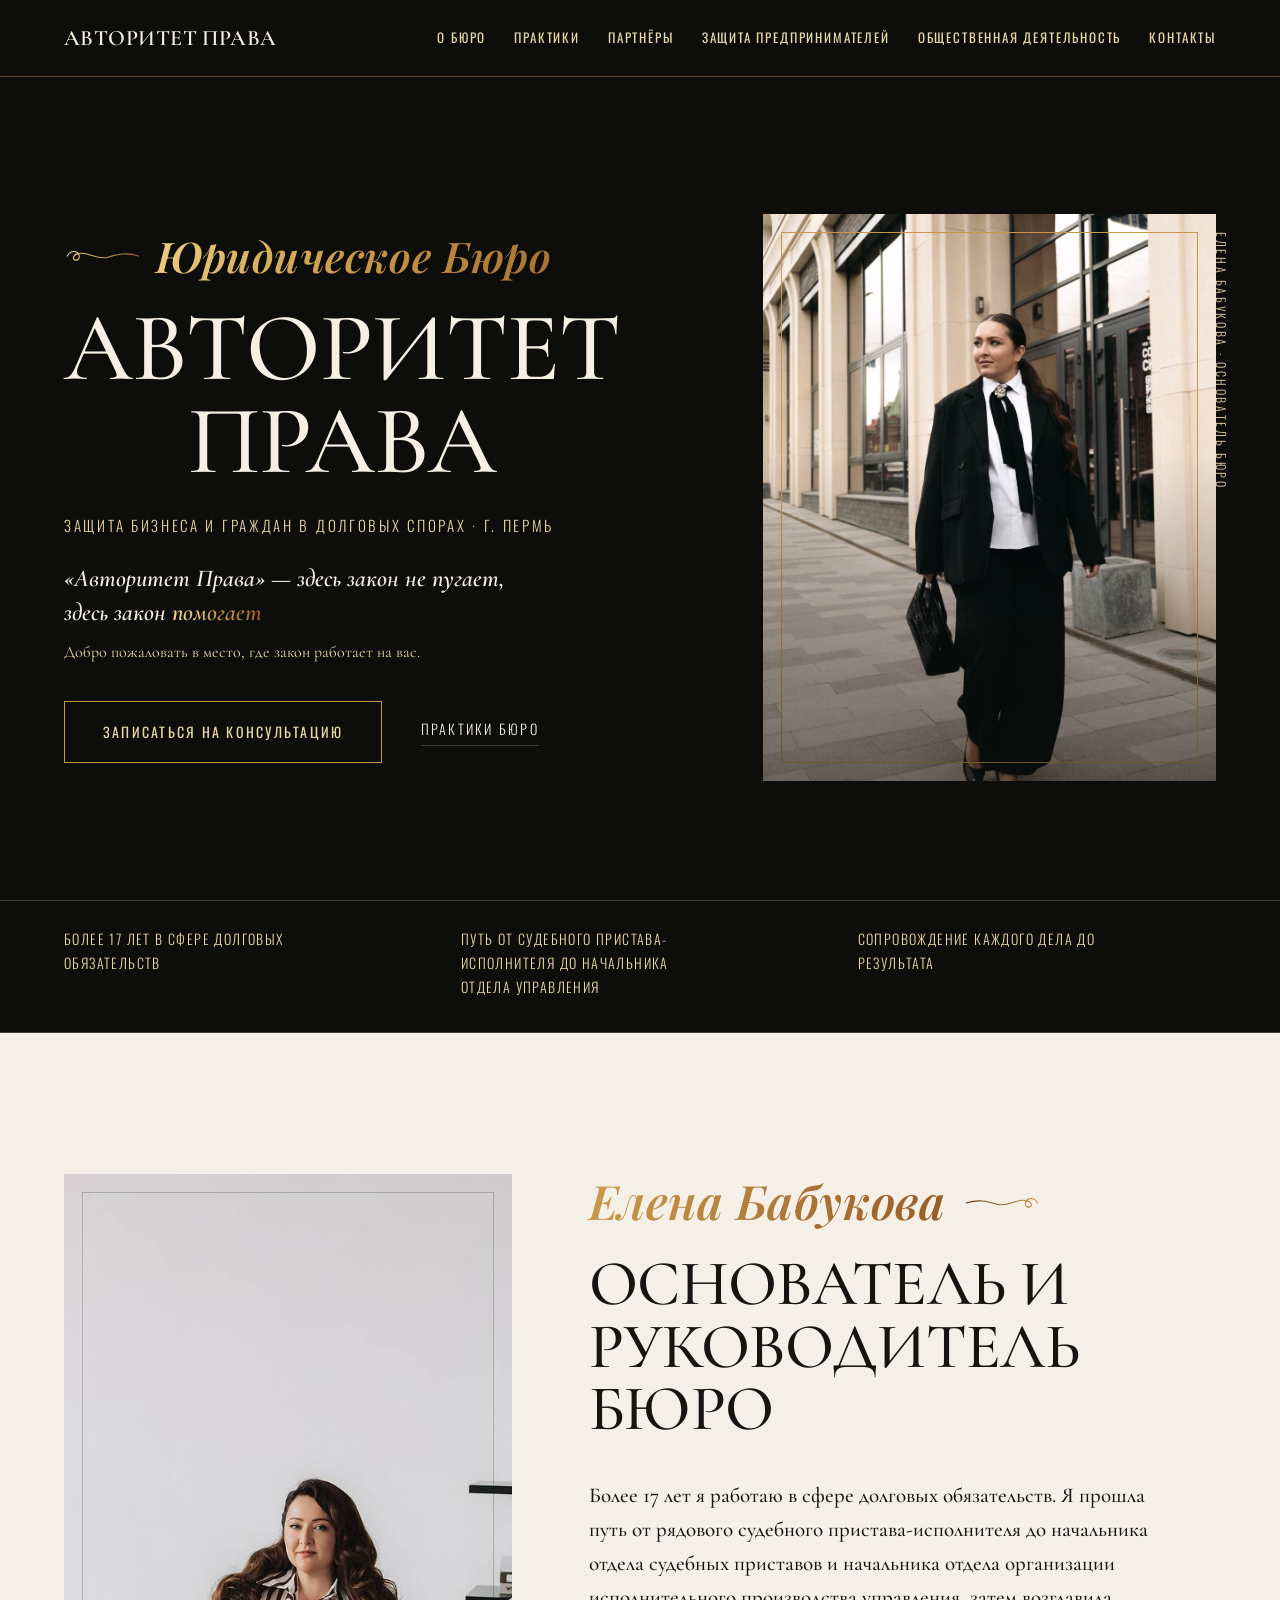
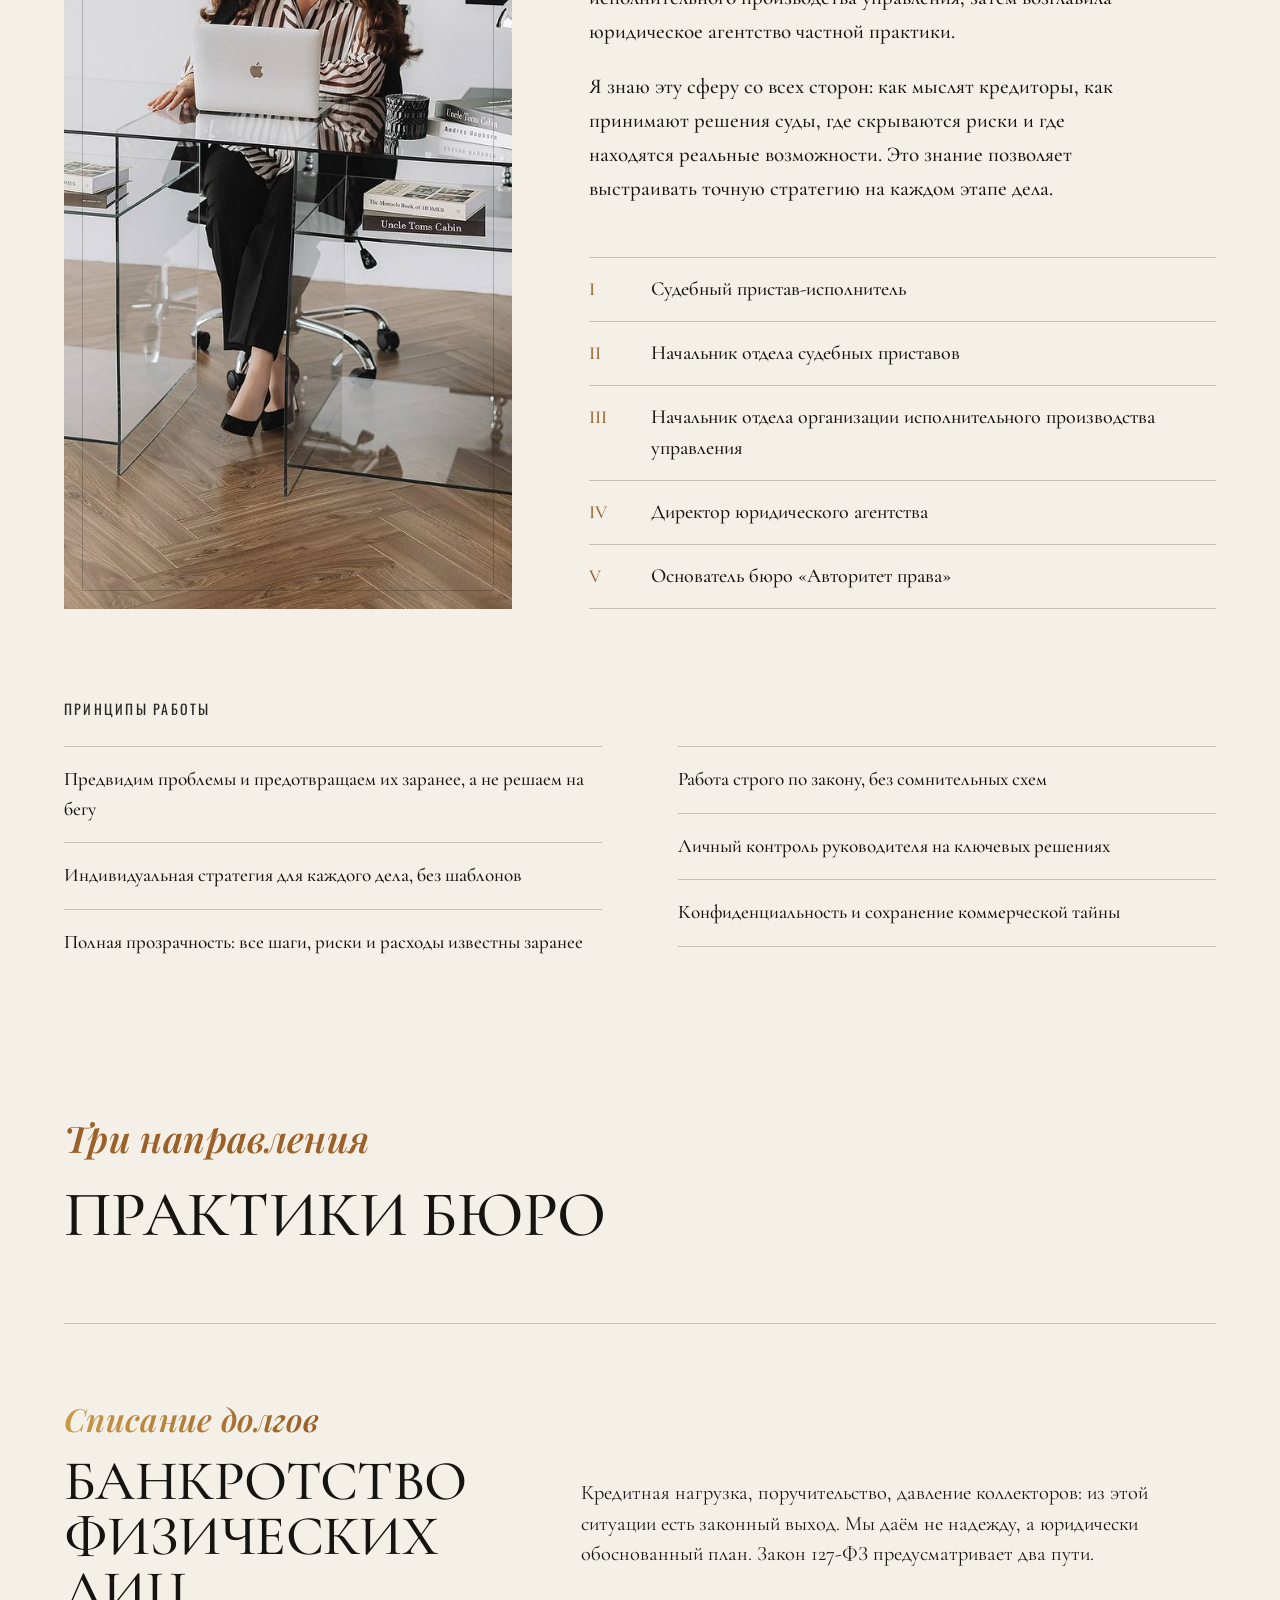
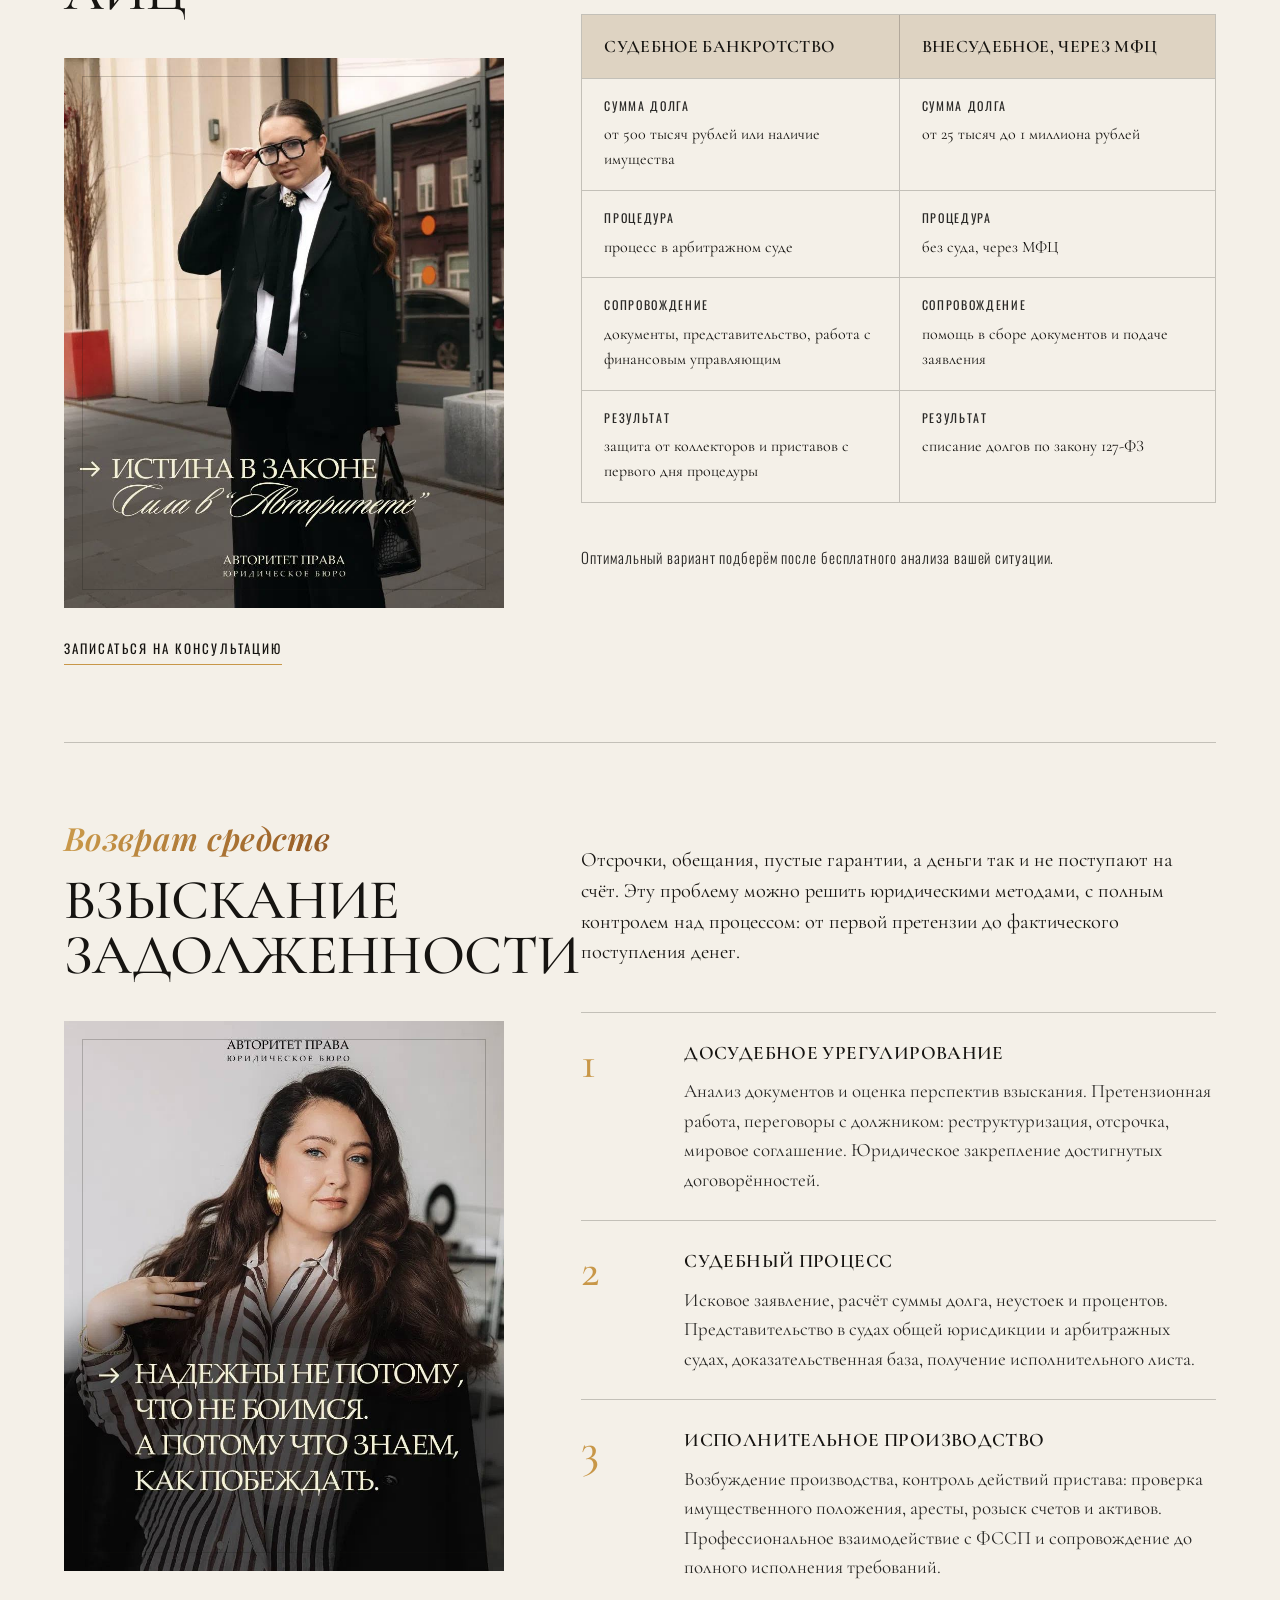
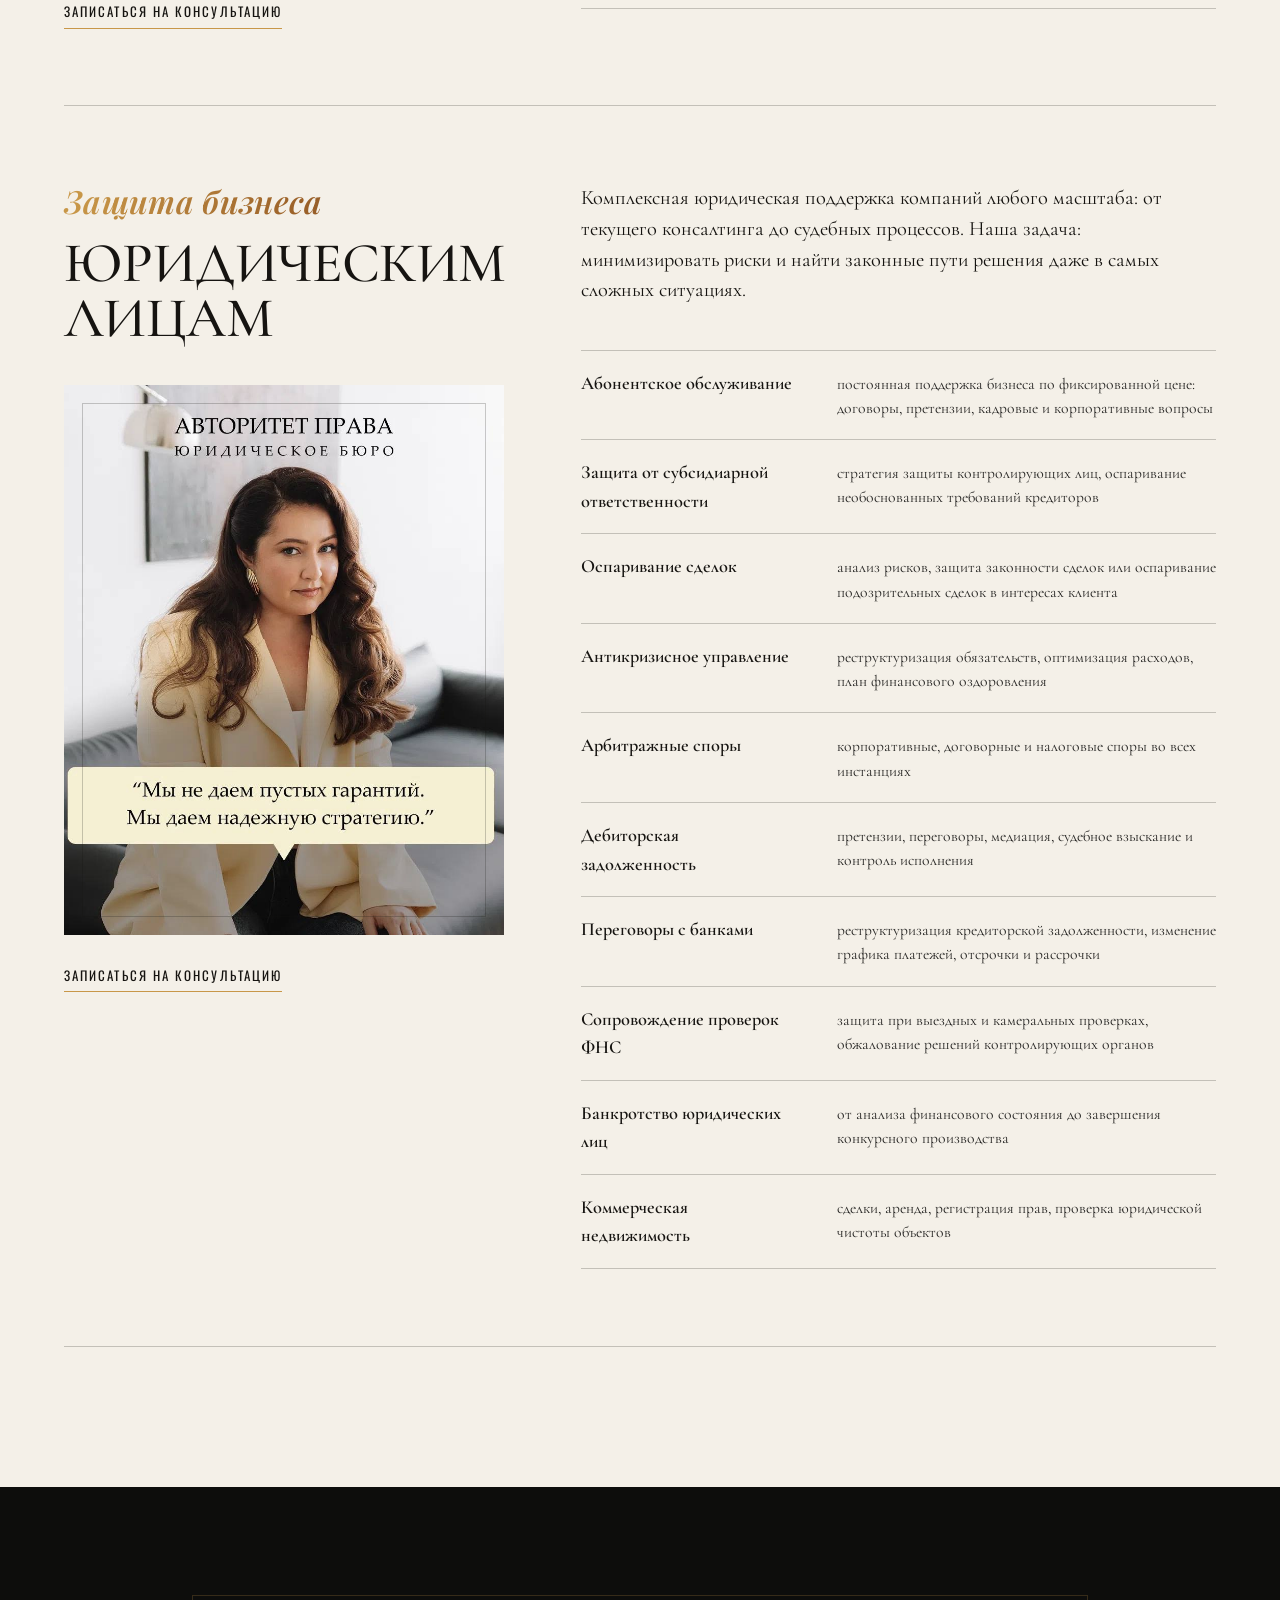
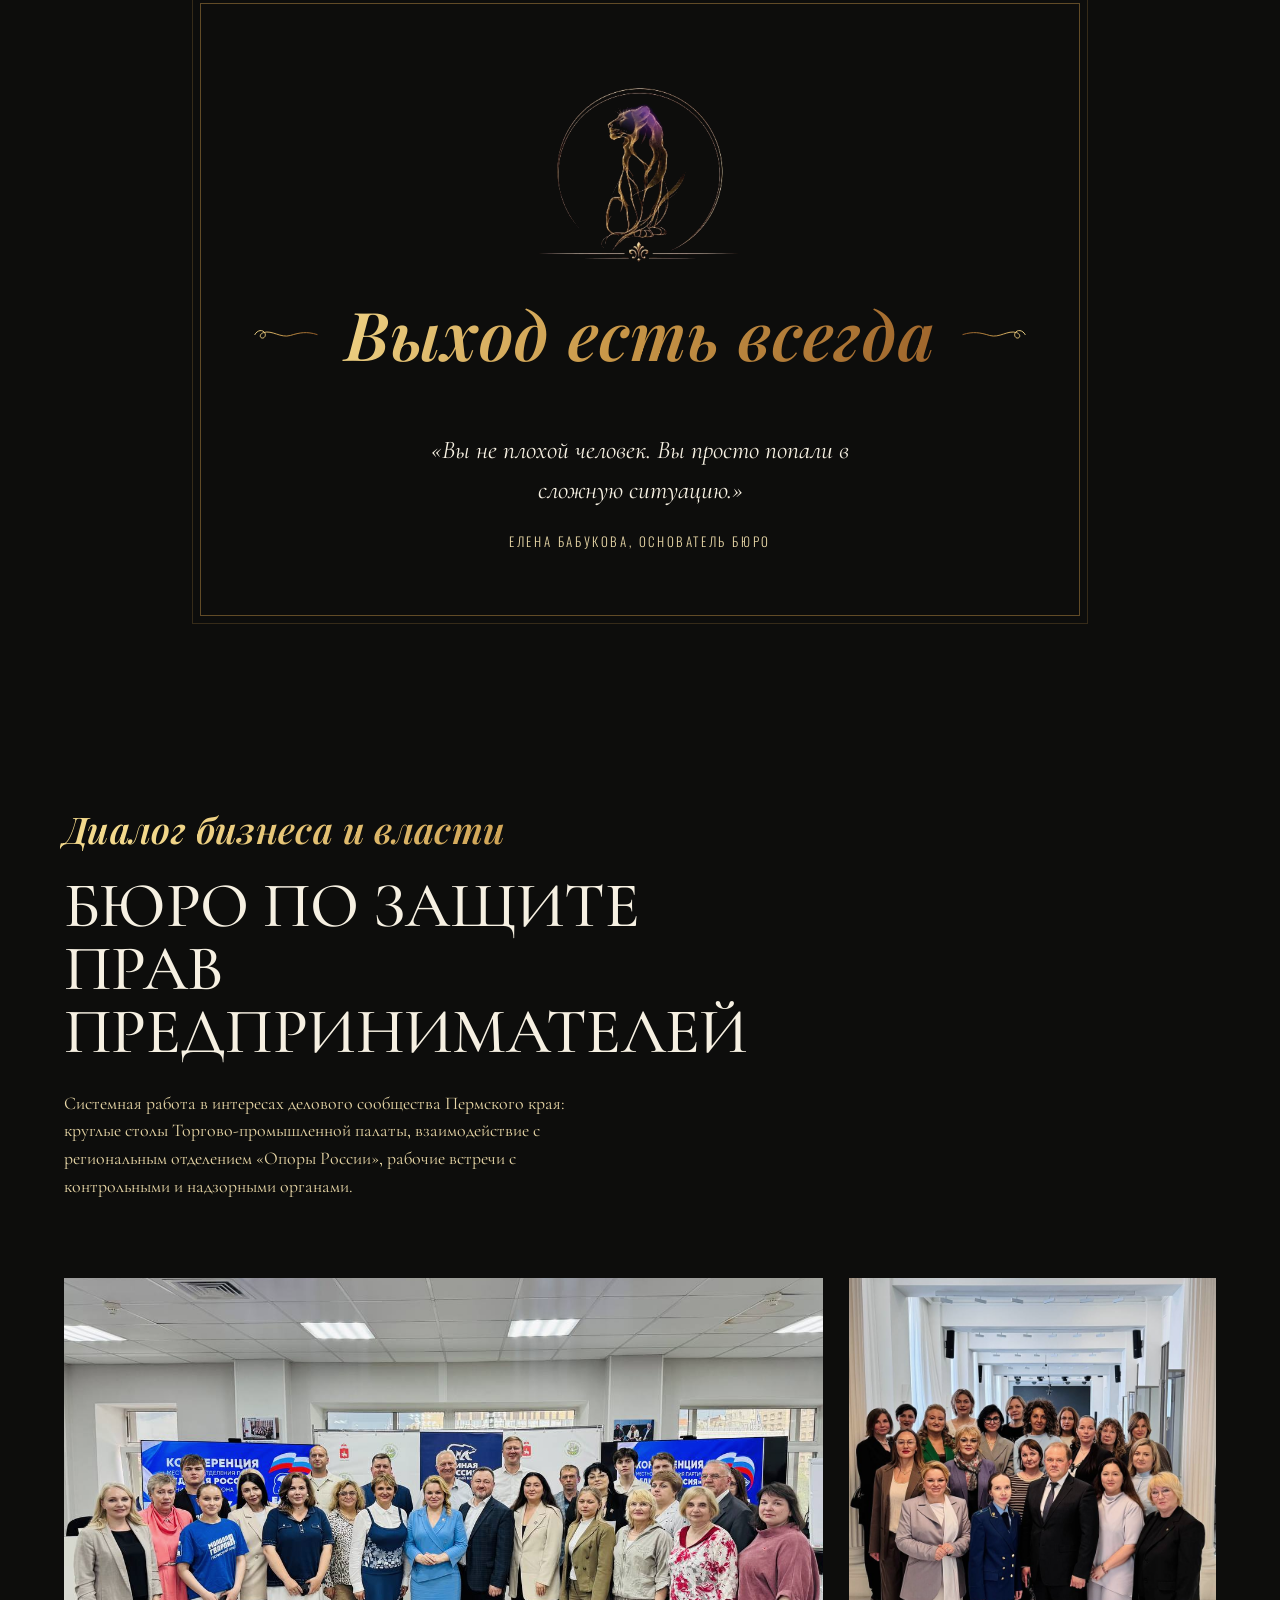
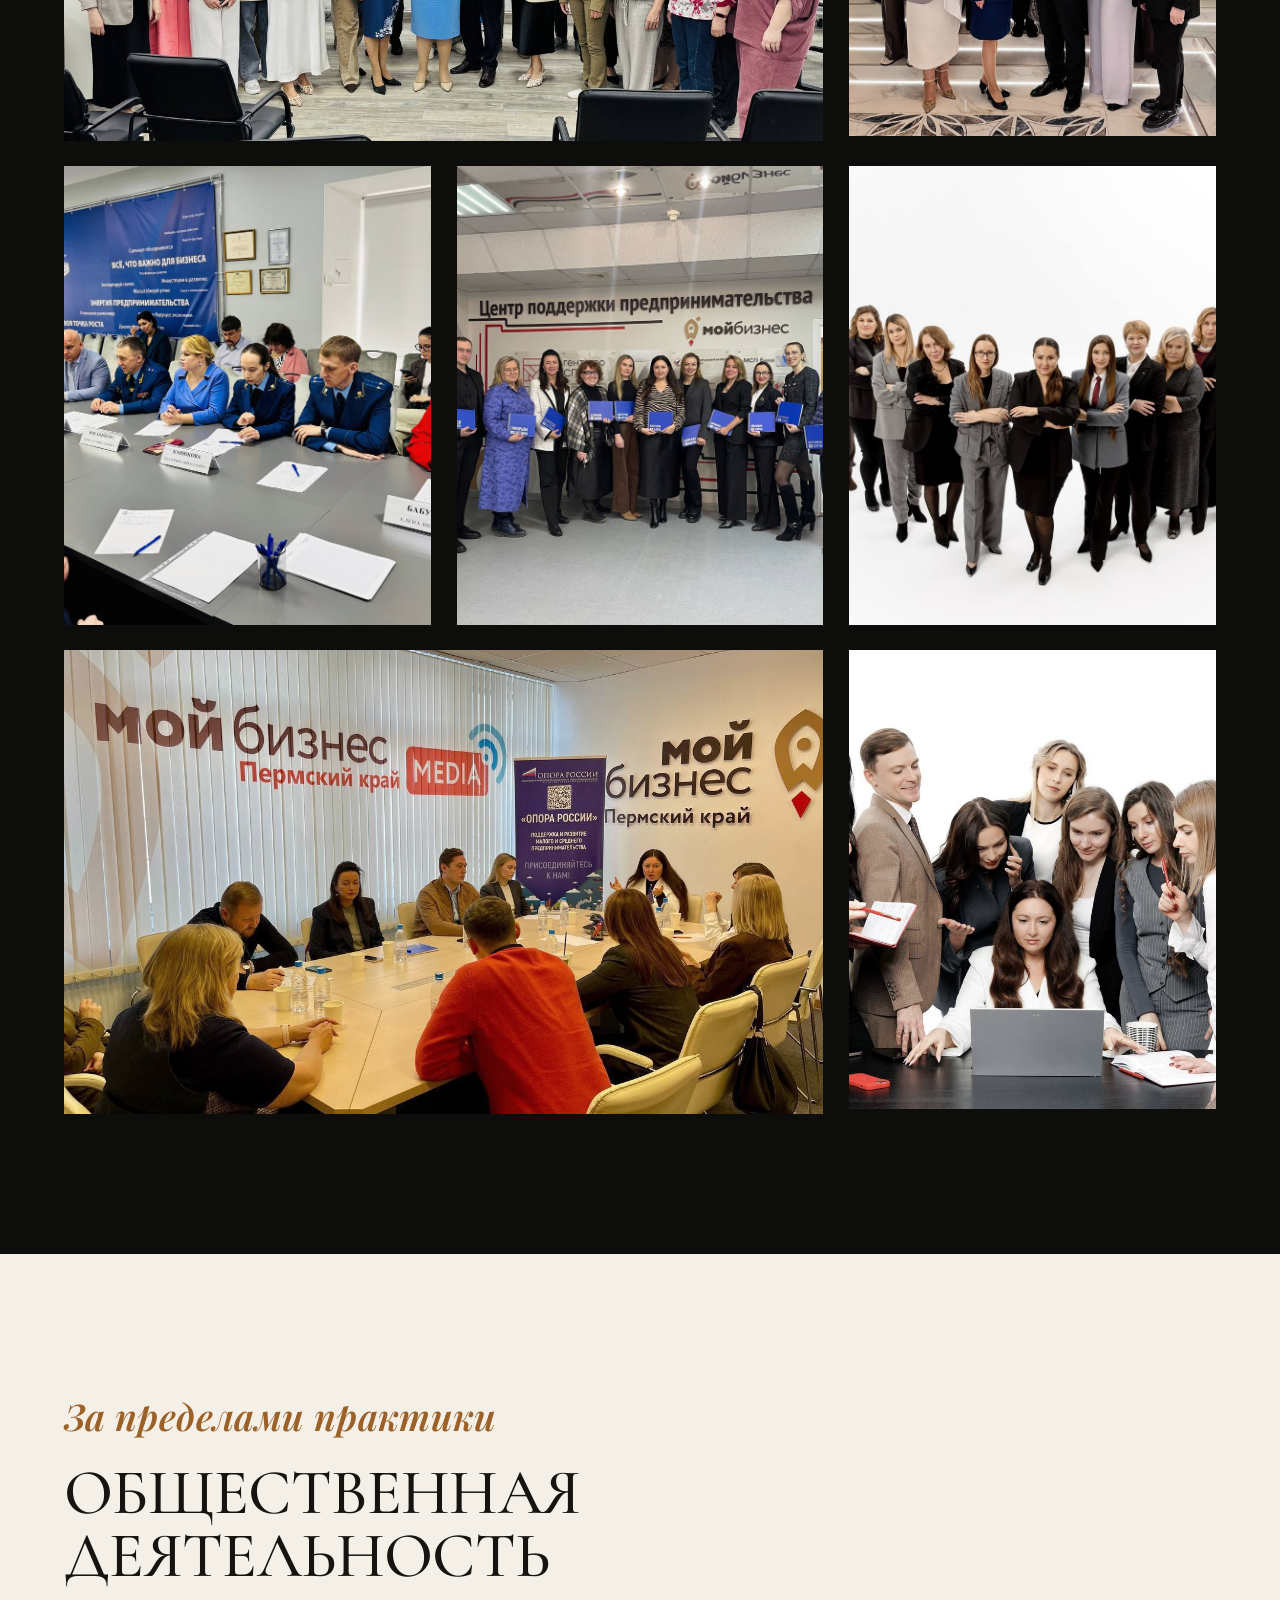
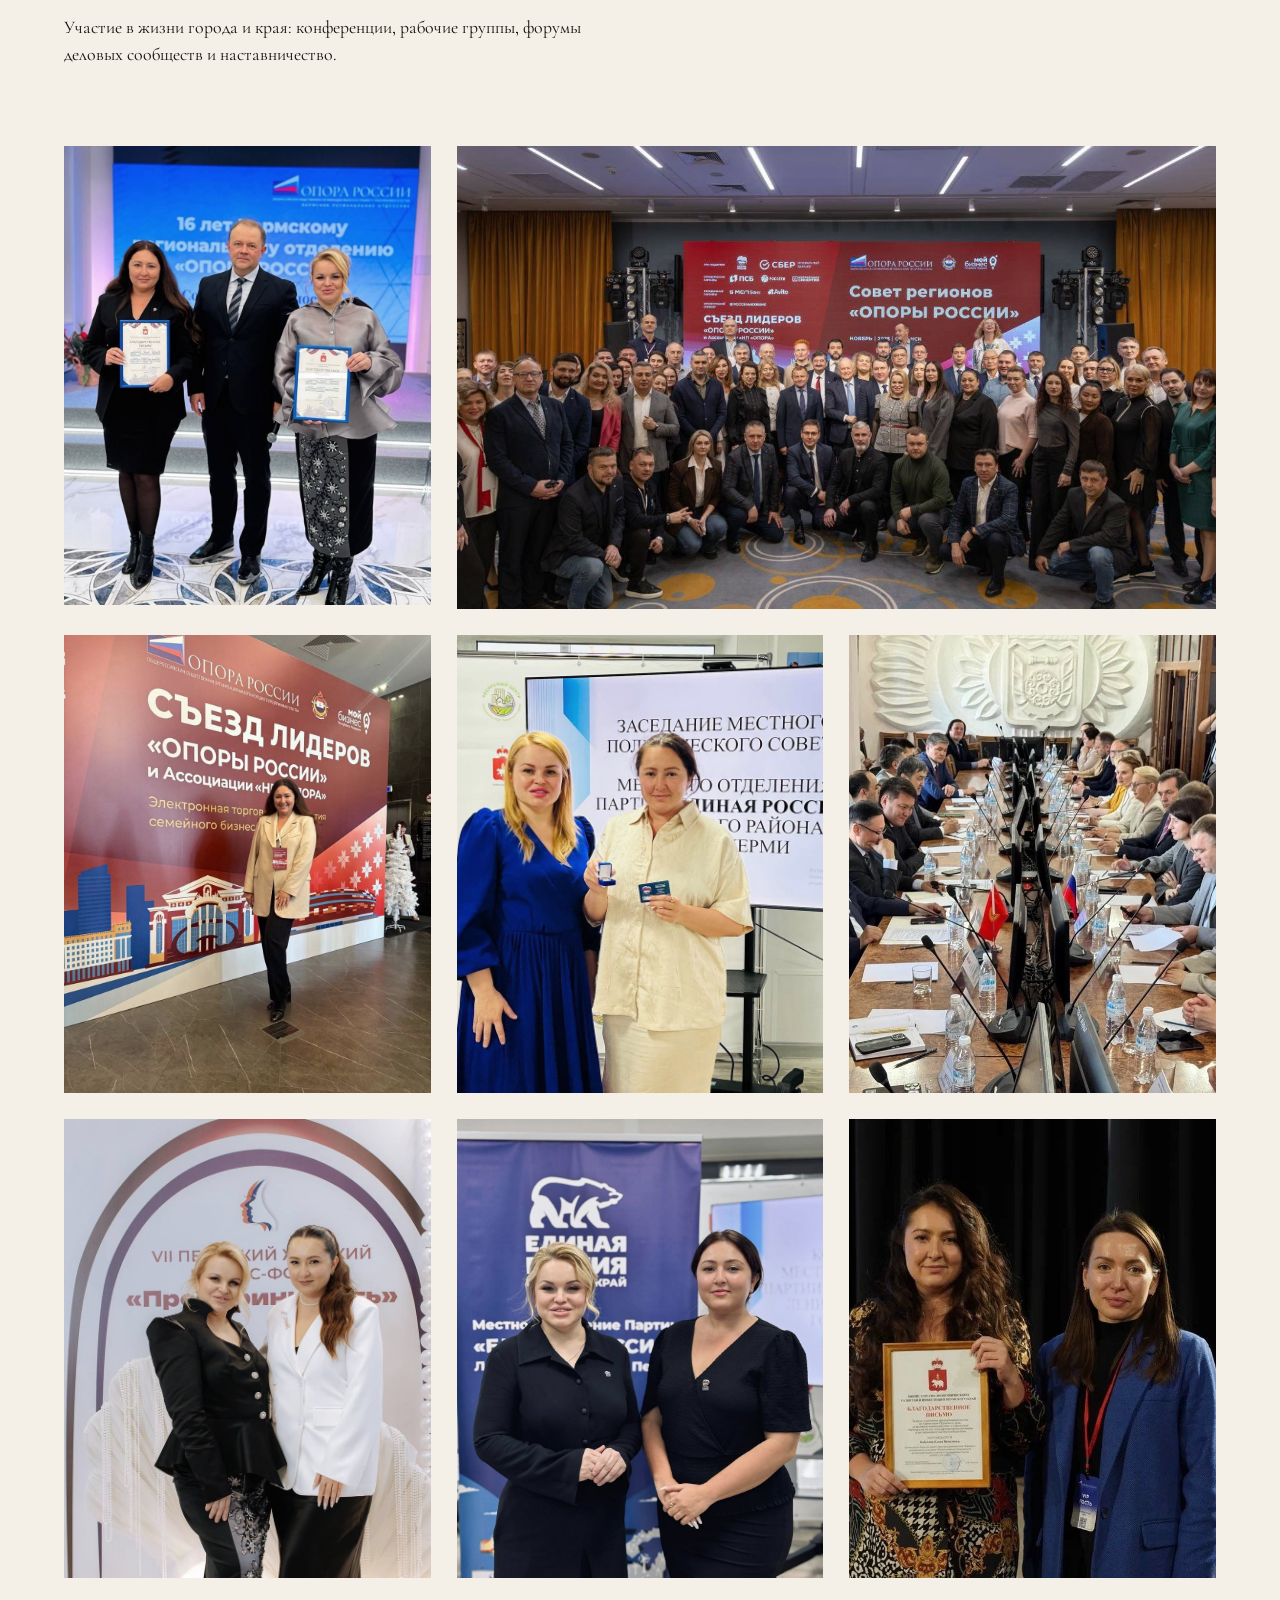
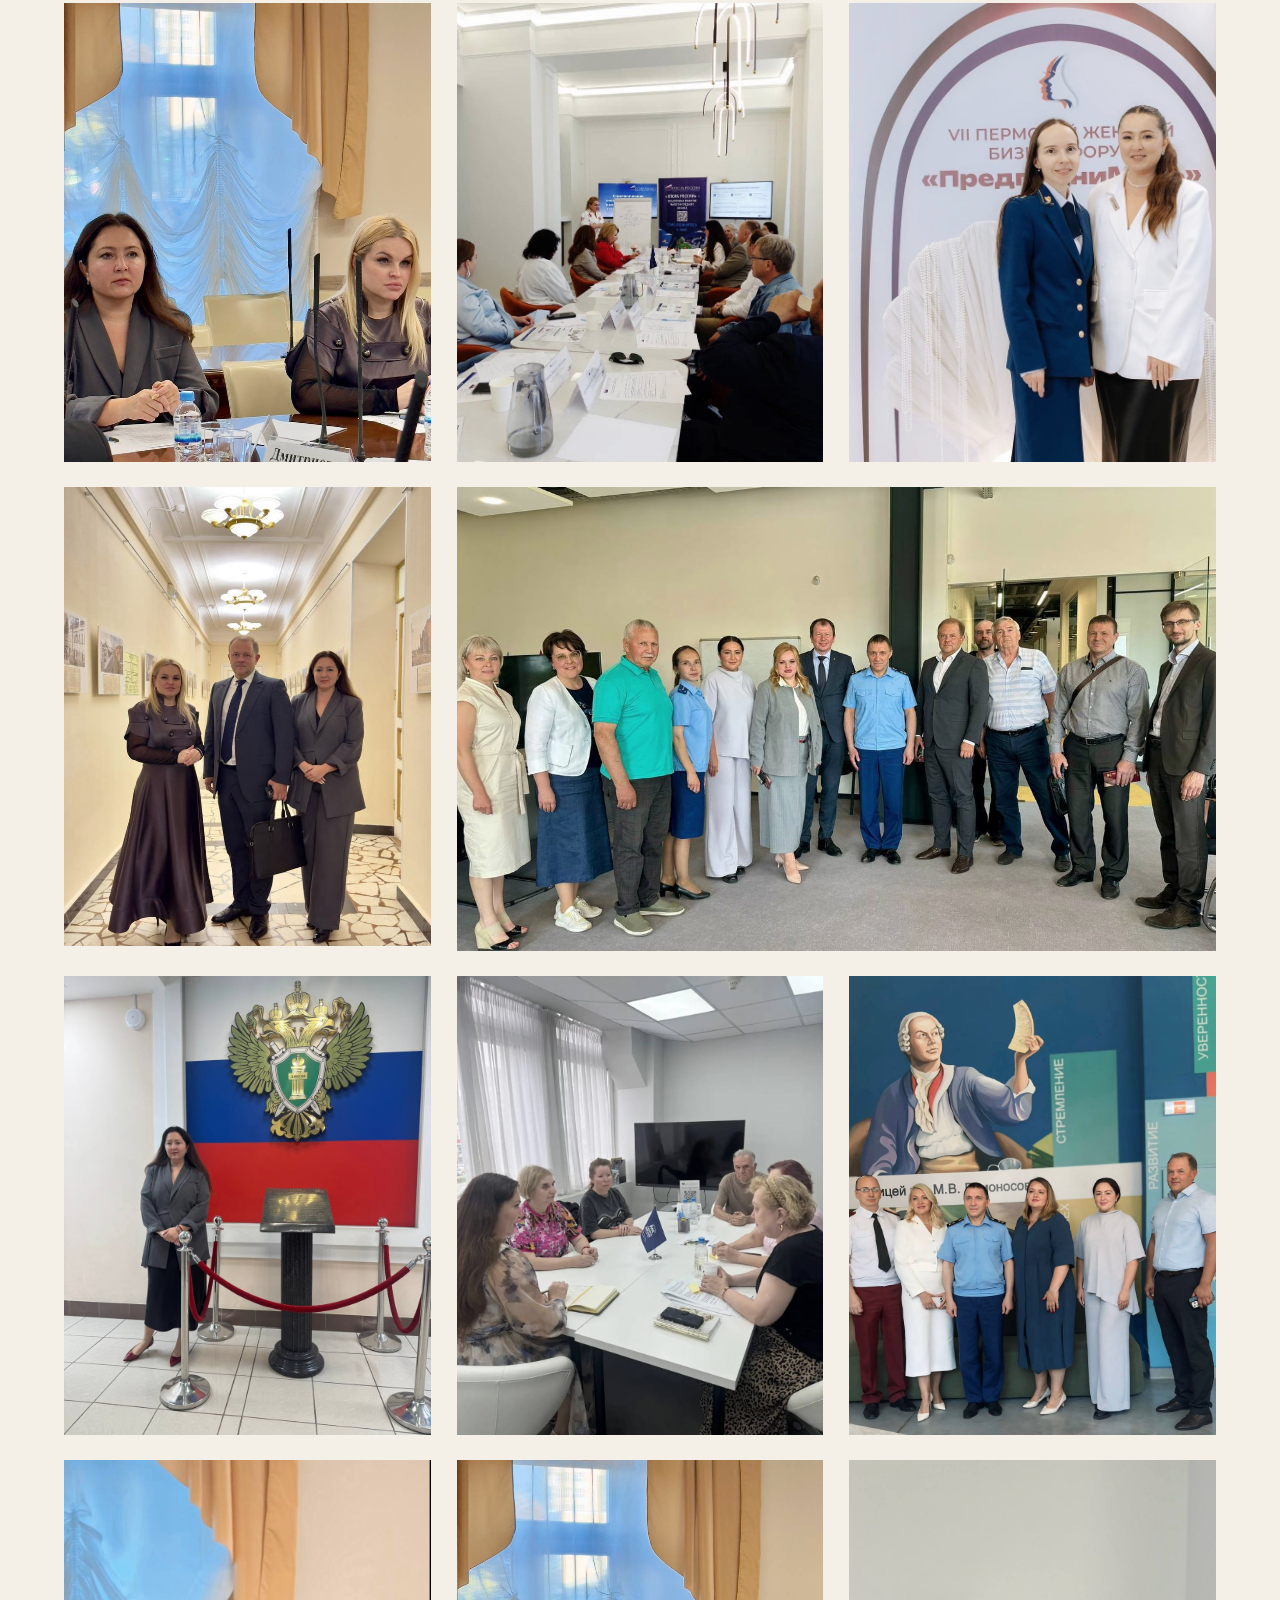
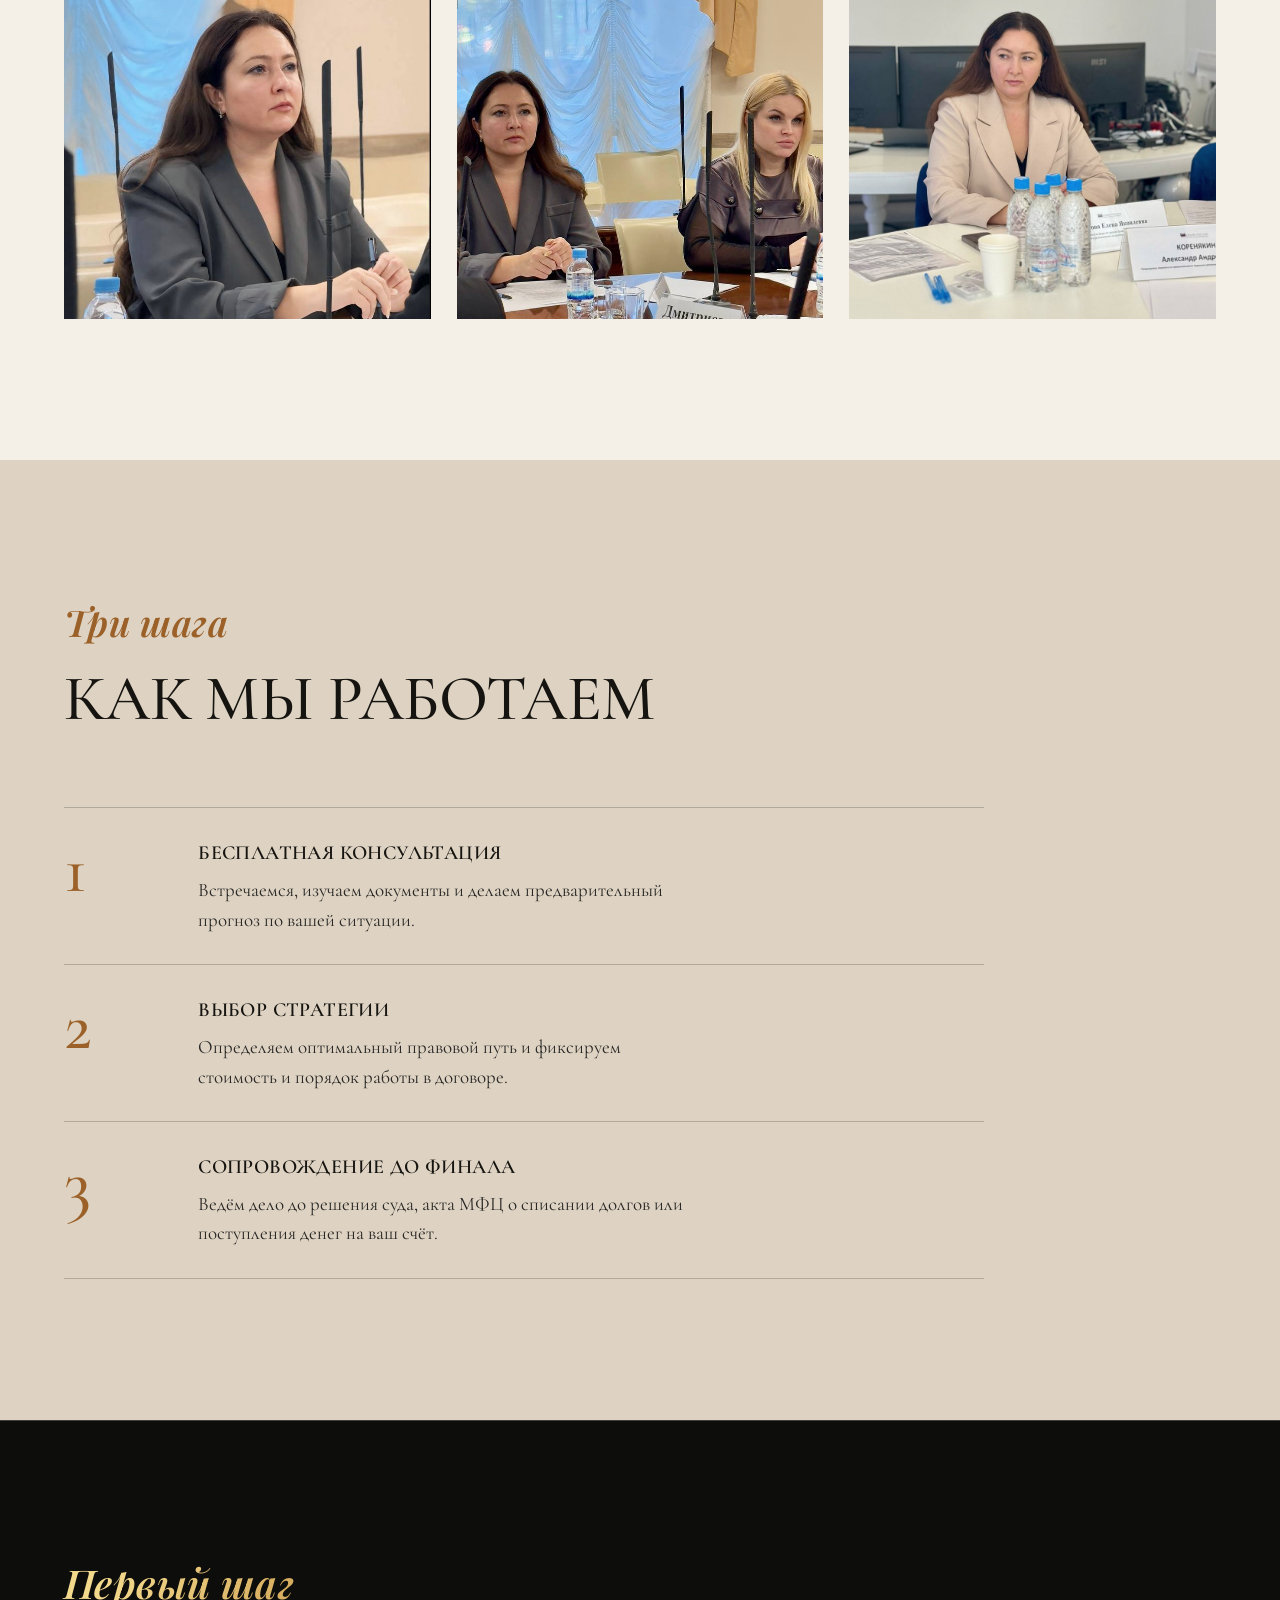
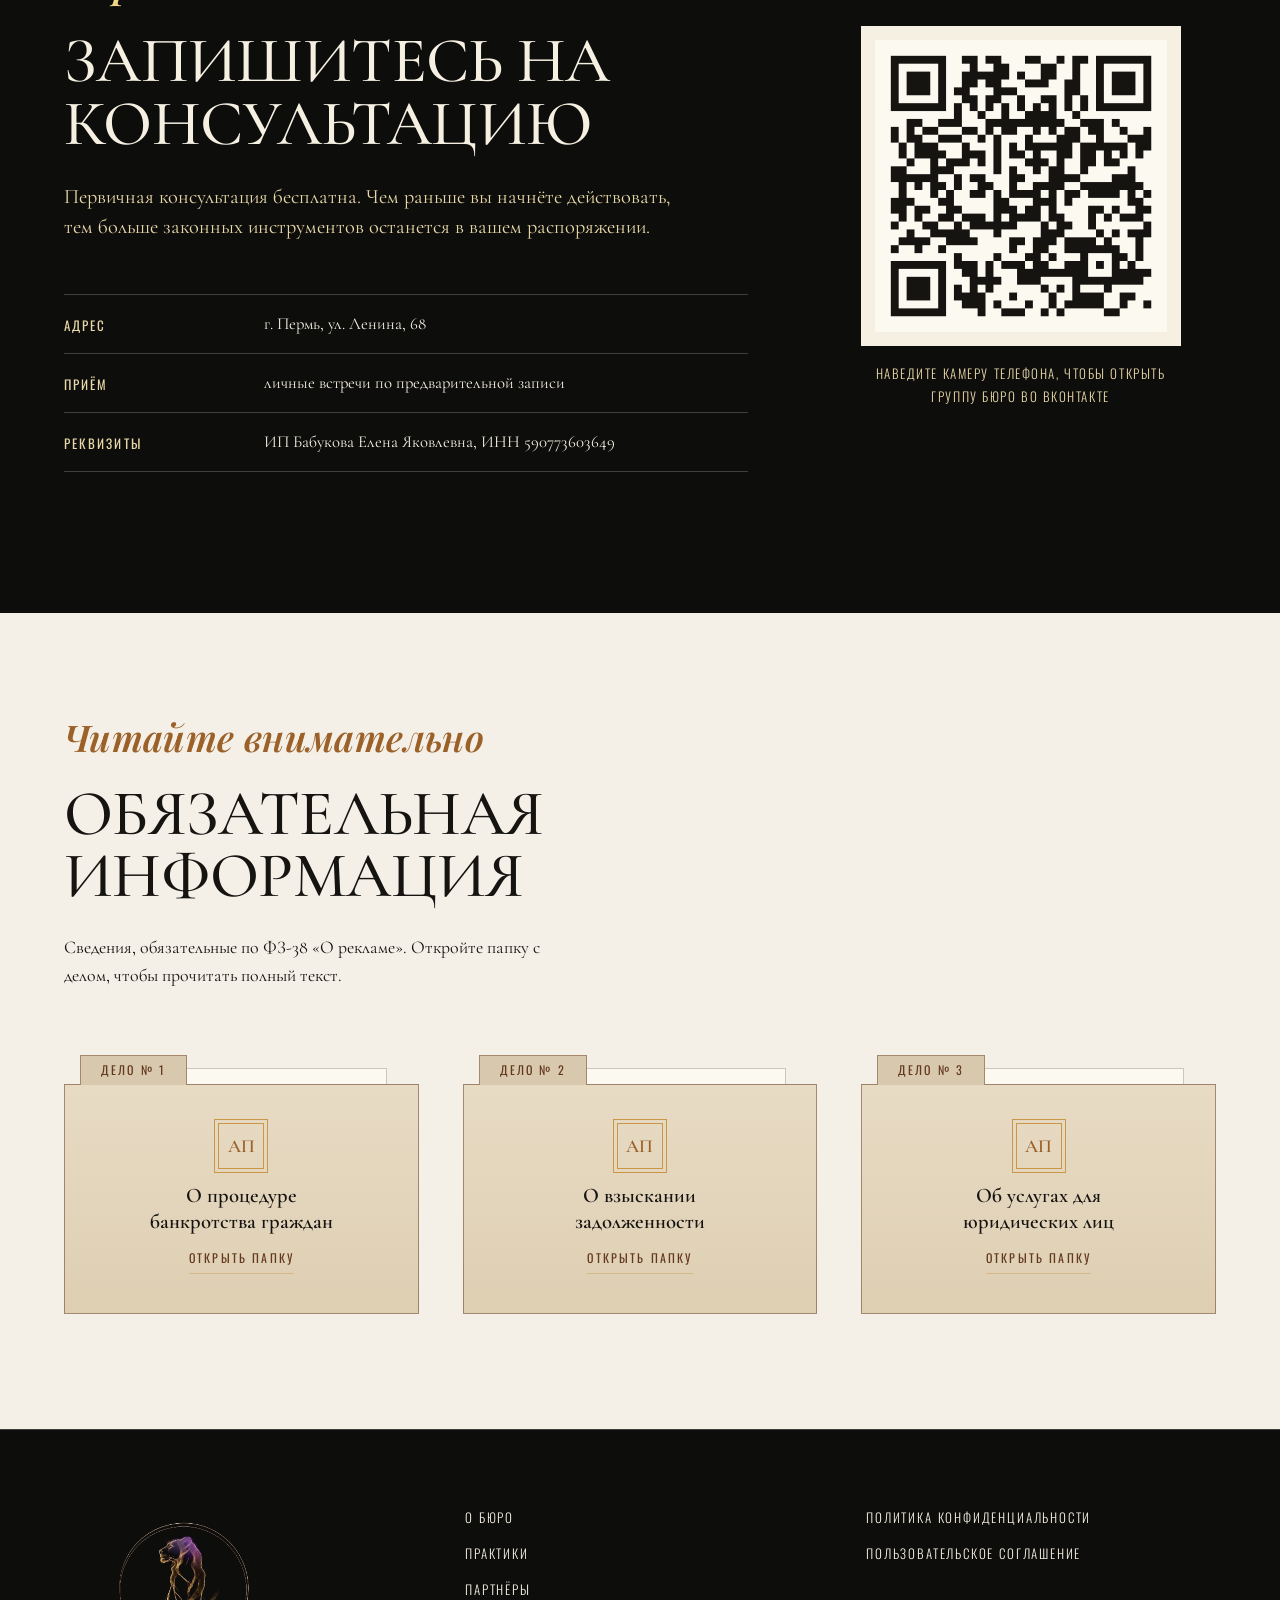
==== commit 93d31585: "Перестановка фото между галереями по скринам заказчицы В «Защиту предпринимателей»: Мой бизнес, Цент" ====
--- a/index.html
+++ b/index.html
@@ -273,11 +273,10 @@
         <figure class="wide"><span class="media" style="aspect-ratio:1280/960"><img src="photoprav/photo_3_2026-08-18_11-06-35.jpg" alt="Участники конференции делового сообщества" loading="lazy"></span></figure>
         <figure><span class="media" style="aspect-ratio:960/1280"><img src="photoprav/photo_8_2026-08-18_11-06-35.jpg" alt="Участники деловой встречи в парадном зале" loading="lazy"></span></figure>
         <figure><span class="media" style="aspect-ratio:1280/959"><img src="photoprav/photo_9_2026-08-18_11-06-35.jpg" alt="Заседание в Пермской торгово-промышленной палате" loading="lazy"></span></figure>
-        <figure><span class="media" style="aspect-ratio:1022/1280"><img src="photoprav/photo_2_2026-08-18_11-06-35.jpg" alt="Рабочая встреча" loading="lazy"></span></figure>
-        <figure><span class="media" style="aspect-ratio:1280/960"><img src="photoprav/photo_1_2026-08-18_11-06-35.jpg" alt="Вручение награды на заседании совета" loading="lazy"></span></figure>
-        <figure><span class="media" style="aspect-ratio:853/1280"><img src="photoprav/photo_4_2026-08-18_11-06-35.jpg" alt="Стратегическая сессия «Опоры России»" loading="lazy"></span></figure>
-        <figure><span class="media" style="aspect-ratio:942/1280"><img src="photoprav/photo_6_2026-08-18_11-06-35.jpg" alt="Рабочий визит" loading="lazy"></span></figure>
-        <figure><span class="media" style="aspect-ratio:959/1280"><img src="photoprav/photo_7_2026-08-18_11-06-35.jpg" alt="Приём граждан" loading="lazy"></span></figure>
+        <figure><span class="media" style="aspect-ratio:1280/960"><img src="photoobsh/photo_2_2026-08-31_16-37-06.jpg" alt="Встреча в Центре поддержки предпринимательства" loading="lazy"></span></figure>
+        <figure><span class="media" style="aspect-ratio:1280/960"><img src="photoobsh/photo_3_2026-08-31_16-37-06.jpg" alt="Команда бюро «Авторитет права»" loading="lazy"></span></figure>
+        <figure class="wide"><span class="media" style="aspect-ratio:1280/960"><img src="photoobsh/photo_1_2026-08-31_16-37-06.jpg" alt="Круглый стол в центре «Мой бизнес» Пермского края" loading="lazy"></span></figure>
+        <figure><span class="media" style="aspect-ratio:1280/853"><img src="photoobsh/photo_5_2026-08-31_16-37-06.jpg" alt="Команда бюро за работой" loading="lazy"></span></figure>
       </div>
     </div>
   </section>
@@ -292,20 +291,21 @@
       </header>
       <div class="mosaic" id="obshestvo-mosaic">
         <figure><span class="media" style="aspect-ratio:960/1280"><img src="photoobsh/photo_25_2026-08-18_11-00-20.jpg" alt="Вручение благодарственных писем на юбилее пермского отделения «Опоры России»" loading="lazy"></span></figure>
-        <figure><span class="media" style="aspect-ratio:1280/720"><img src="photoobsh/photo_29_2026-08-18_11-00-21.jpg" alt="Совет регионов «Опоры России», съезд лидеров" loading="lazy"></span></figure>
+        <figure class="wide"><span class="media" style="aspect-ratio:1280/720"><img src="photoobsh/photo_29_2026-08-18_11-00-21.jpg" alt="Совет регионов «Опоры России», съезд лидеров" loading="lazy"></span></figure>
         <figure><span class="media" style="aspect-ratio:960/1280"><img src="photoobsh/photo_30_2026-08-18_11-00-21.jpg" alt="Съезд лидеров «Опоры России» и Ассоциации «НП Опора»" loading="lazy"></span></figure>
+        <figure><span class="media" style="aspect-ratio:1280/960"><img src="photoprav/photo_1_2026-08-18_11-06-35.jpg" alt="Вручение награды на заседании совета" loading="lazy"></span></figure>
         <figure><span class="media" style="aspect-ratio:1179/884"><img src="photoobsh/photo_24_2026-08-18_11-00-20.jpg" alt="Международный круглый стол" loading="lazy"></span></figure>
         <figure><span class="media" style="aspect-ratio:1280/961"><img src="photoobsh/photo_31_2026-08-18_11-00-21.jpg" alt="Пермский женский бизнес-форум «Предпринимательница»" loading="lazy"></span></figure>
+        <figure><span class="media" style="aspect-ratio:1022/1280"><img src="photoprav/photo_2_2026-08-18_11-06-35.jpg" alt="Рабочая встреча" loading="lazy"></span></figure>
         <figure><span class="media" style="aspect-ratio:1179/759"><img src="photoobsh/photo_26_2026-08-18_11-00-21.jpg" alt="Вручение благодарственного письма Министерства экономического развития Пермского края" loading="lazy"></span></figure>
         <figure><span class="media" style="aspect-ratio:720/1280"><img src="photoobsh/photo_32_2026-08-18_11-00-21.jpg" alt="Заседание рабочей группы" loading="lazy"></span></figure>
+        <figure><span class="media" style="aspect-ratio:853/1280"><img src="photoprav/photo_4_2026-08-18_11-06-35.jpg" alt="Стратегическая сессия «Опоры России»" loading="lazy"></span></figure>
         <figure><span class="media" style="aspect-ratio:1280/961"><img src="photoobsh/photo_27_2026-08-18_11-00-21.jpg" alt="Участники форума" loading="lazy"></span></figure>
         <figure><span class="media" style="aspect-ratio:720/1280"><img src="photoobsh/photo_33_2026-08-18_11-00-21.jpg" alt="Рабочая встреча" loading="lazy"></span></figure>
-        <figure><span class="media" style="aspect-ratio:1280/960"><img src="photoobsh/photo_1_2026-08-31_16-37-06.jpg" alt="Круглый стол в центре «Мой бизнес» Пермского края" loading="lazy"></span></figure>
-        <figure><span class="media" style="aspect-ratio:1280/960"><img src="photoobsh/photo_2_2026-08-31_16-37-06.jpg" alt="Встреча в Центре поддержки предпринимательства" loading="lazy"></span></figure>
-        <figure><span class="media" style="aspect-ratio:1280/960"><img src="photoobsh/photo_3_2026-08-31_16-37-06.jpg" alt="Команда бюро «Авторитет права»" loading="lazy"></span></figure>
-        <figure><span class="media" style="aspect-ratio:1280/853"><img src="photoobsh/photo_5_2026-08-31_16-37-06.jpg" alt="Команда бюро за работой" loading="lazy"></span></figure>
+        <figure class="wide"><span class="media" style="aspect-ratio:1280/720"><img src="photoobsh/photo_7_2026-08-31_16-37-06.jpg" alt="Рабочая встреча с представителями контрольных органов" loading="lazy"></span></figure>
+        <figure><span class="media" style="aspect-ratio:942/1280"><img src="photoprav/photo_6_2026-08-18_11-06-35.jpg" alt="Рабочий визит" loading="lazy"></span></figure>
+        <figure><span class="media" style="aspect-ratio:959/1280"><img src="photoprav/photo_7_2026-08-18_11-06-35.jpg" alt="Приём граждан" loading="lazy"></span></figure>
         <figure><span class="media" style="aspect-ratio:1132/1280"><img src="photoobsh/photo_6_2026-08-31_16-37-06.jpg" alt="Рабочий визит в лицей имени М. В. Ломоносова" loading="lazy"></span></figure>
-        <figure><span class="media" style="aspect-ratio:1280/720"><img src="photoobsh/photo_7_2026-08-31_16-37-06.jpg" alt="Рабочая встреча с представителями контрольных органов" loading="lazy"></span></figure>
         <figure><span class="media" style="aspect-ratio:731/1280"><img src="photoobsh/photo_8_2026-08-31_16-37-06.jpg" alt="Участие в заседании рабочей группы" loading="lazy"></span></figure>
         <figure><span class="media" style="aspect-ratio:720/1280"><img src="photoobsh/photo_9_2026-08-31_16-37-06.jpg" alt="Заседание рабочей группы" loading="lazy"></span></figure>
         <figure><span class="media" style="aspect-ratio:960/1280"><img src="photoobsh/photo_10_2026-08-31_16-37-06.jpg" alt="Елена Бабукова на заседании «Опоры России»" loading="lazy"></span></figure>
--- a/assets/site.css
+++ b/assets/site.css
@@ -710,7 +710,13 @@
 .quote-script{
   font-size:clamp(2rem,5.4vw,4.2rem);
   margin-bottom:clamp(28px,4vw,48px);
-}
+  display:flex;
+  align-items:center;
+  justify-content:center;
+  gap:clamp(14px,2vw,30px);
+  white-space:nowrap;
+}
+.quote-script .fl{flex:0 1 auto;min-width:36px;margin:0}
 .quote-line{
   font-family:var(--serif);
   font-style:italic;
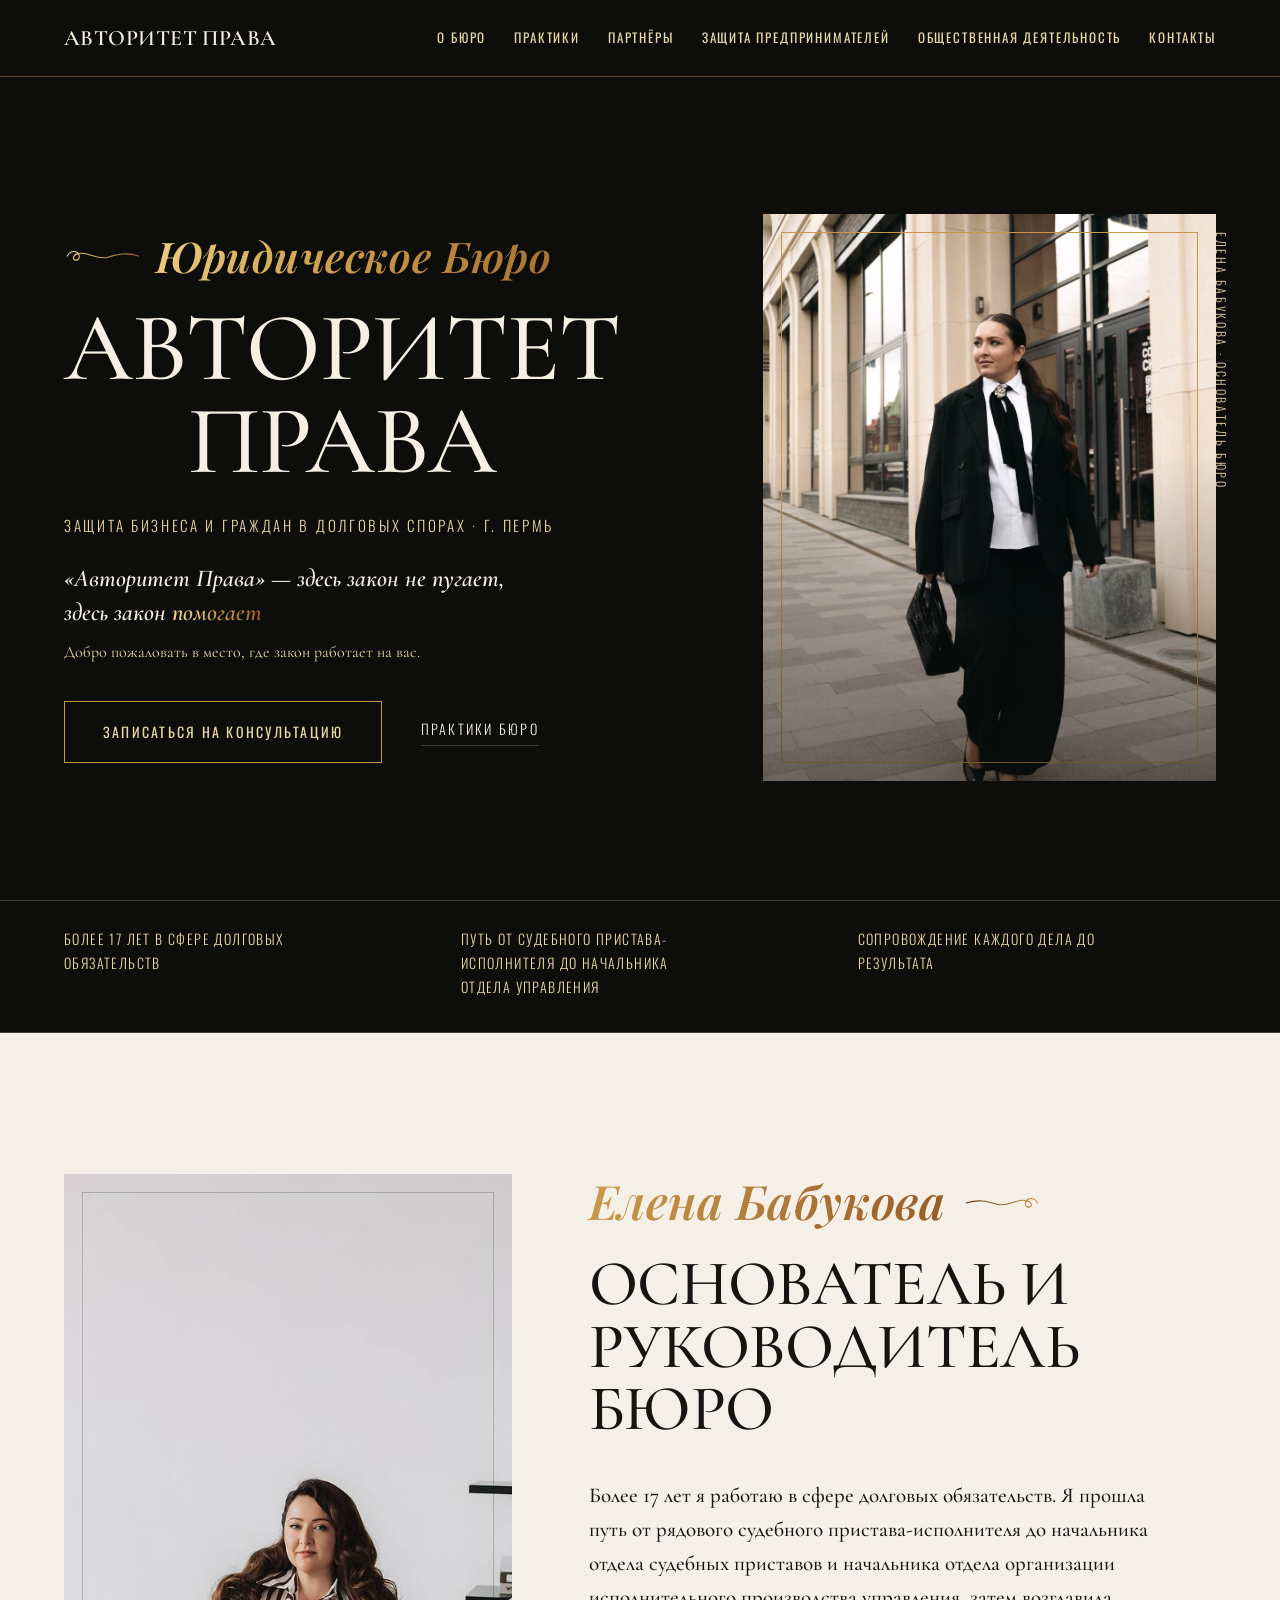
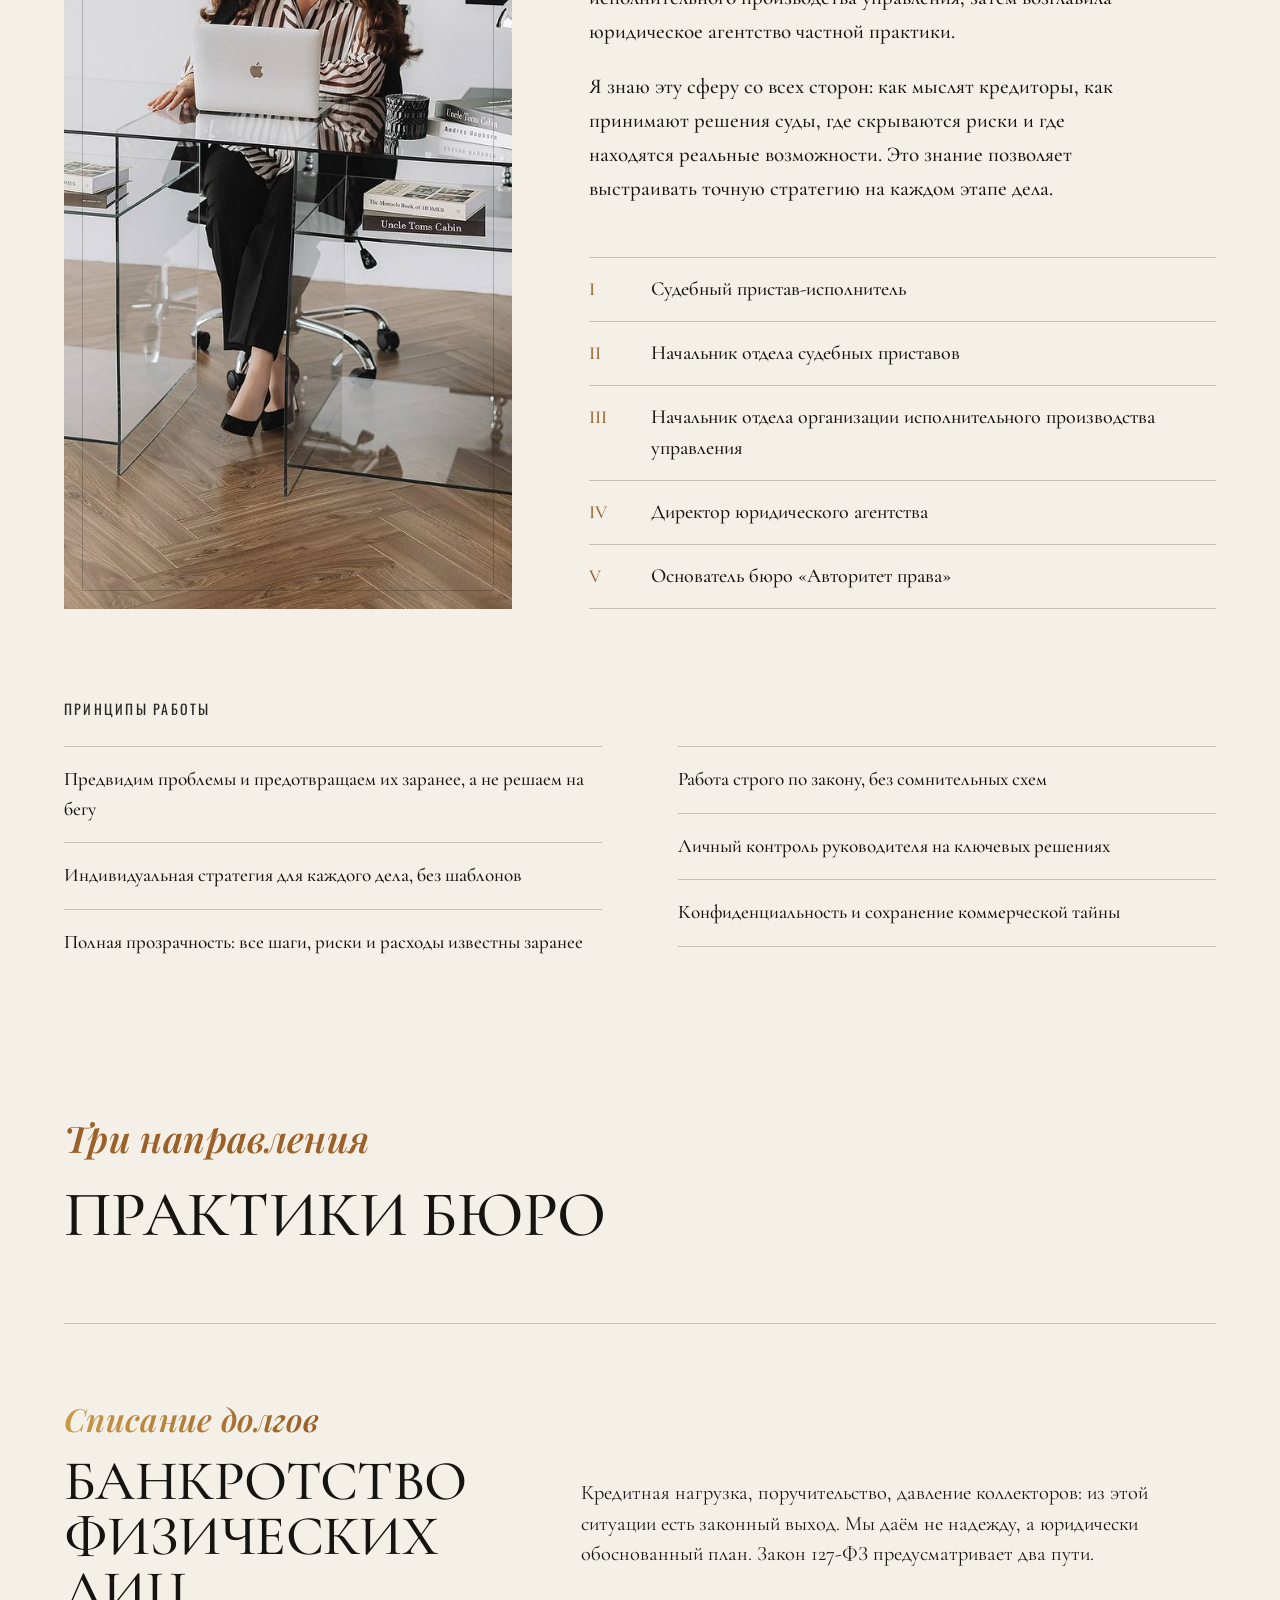
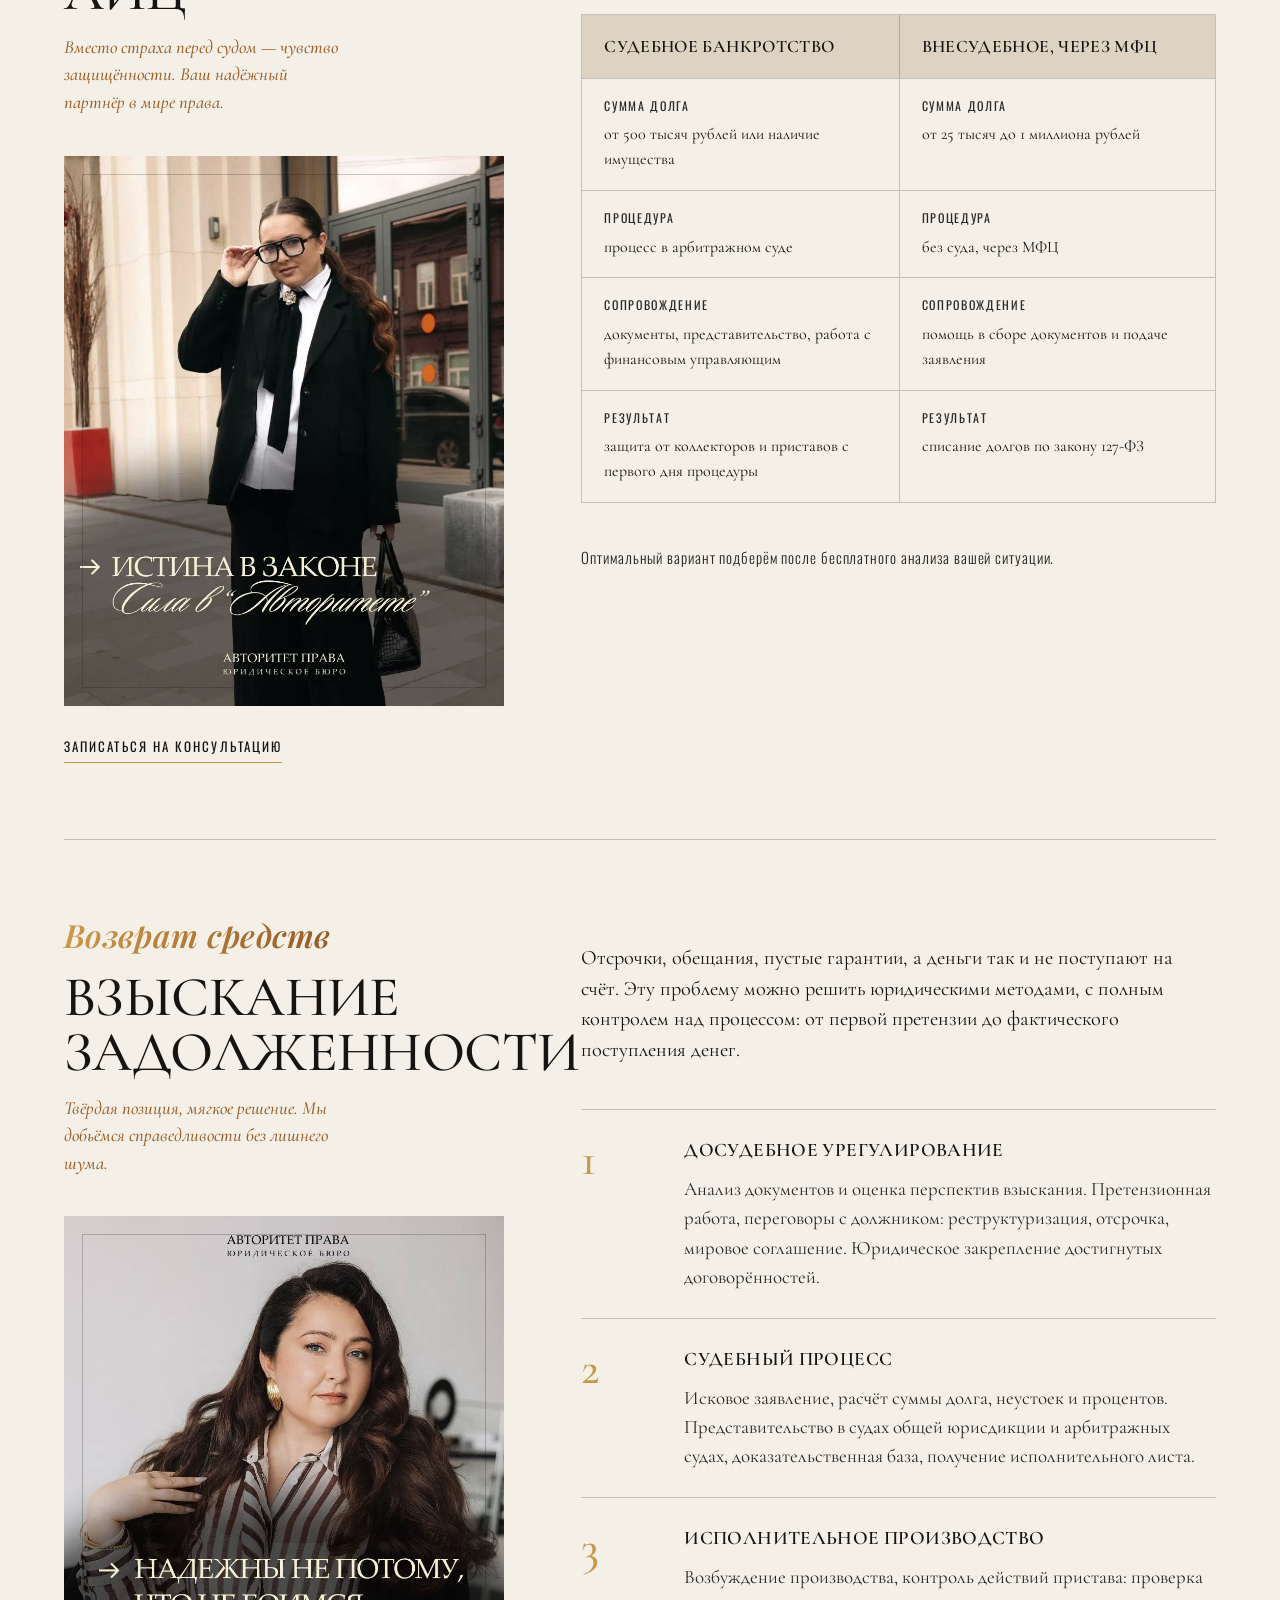
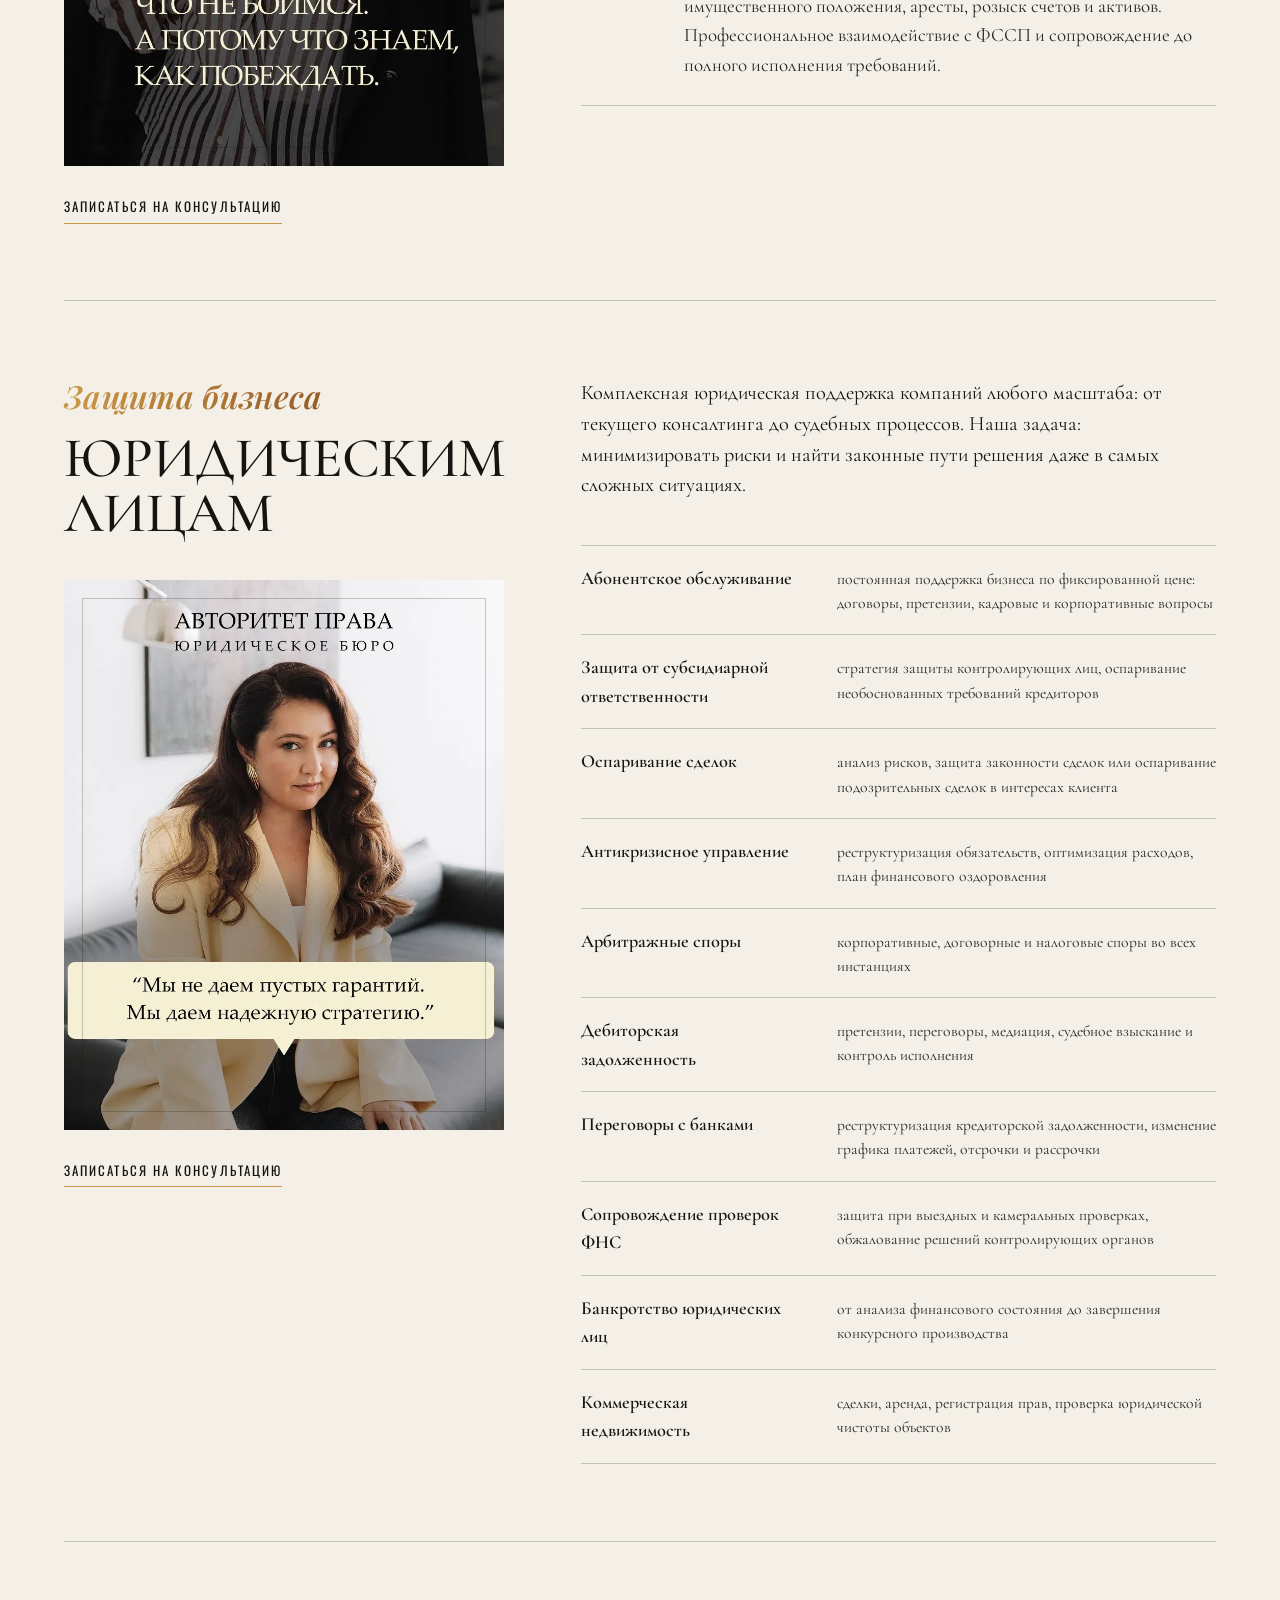
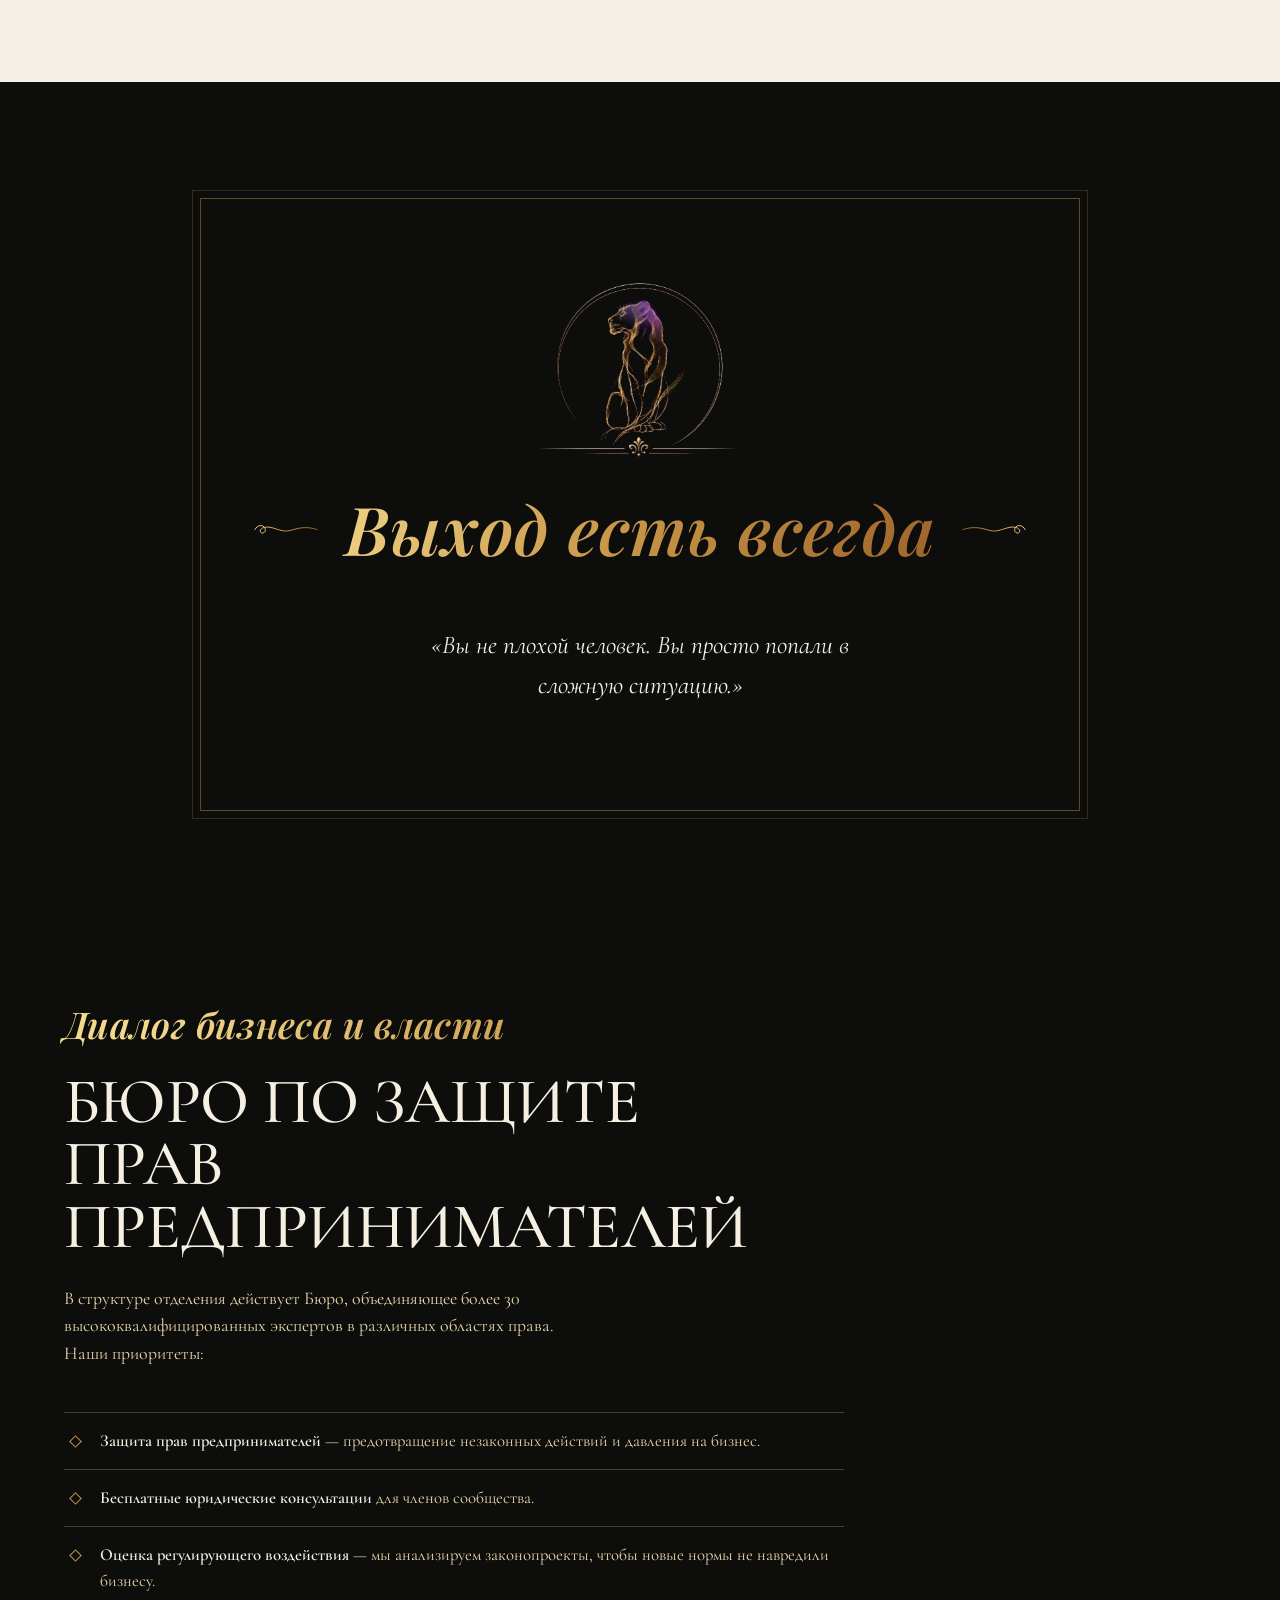
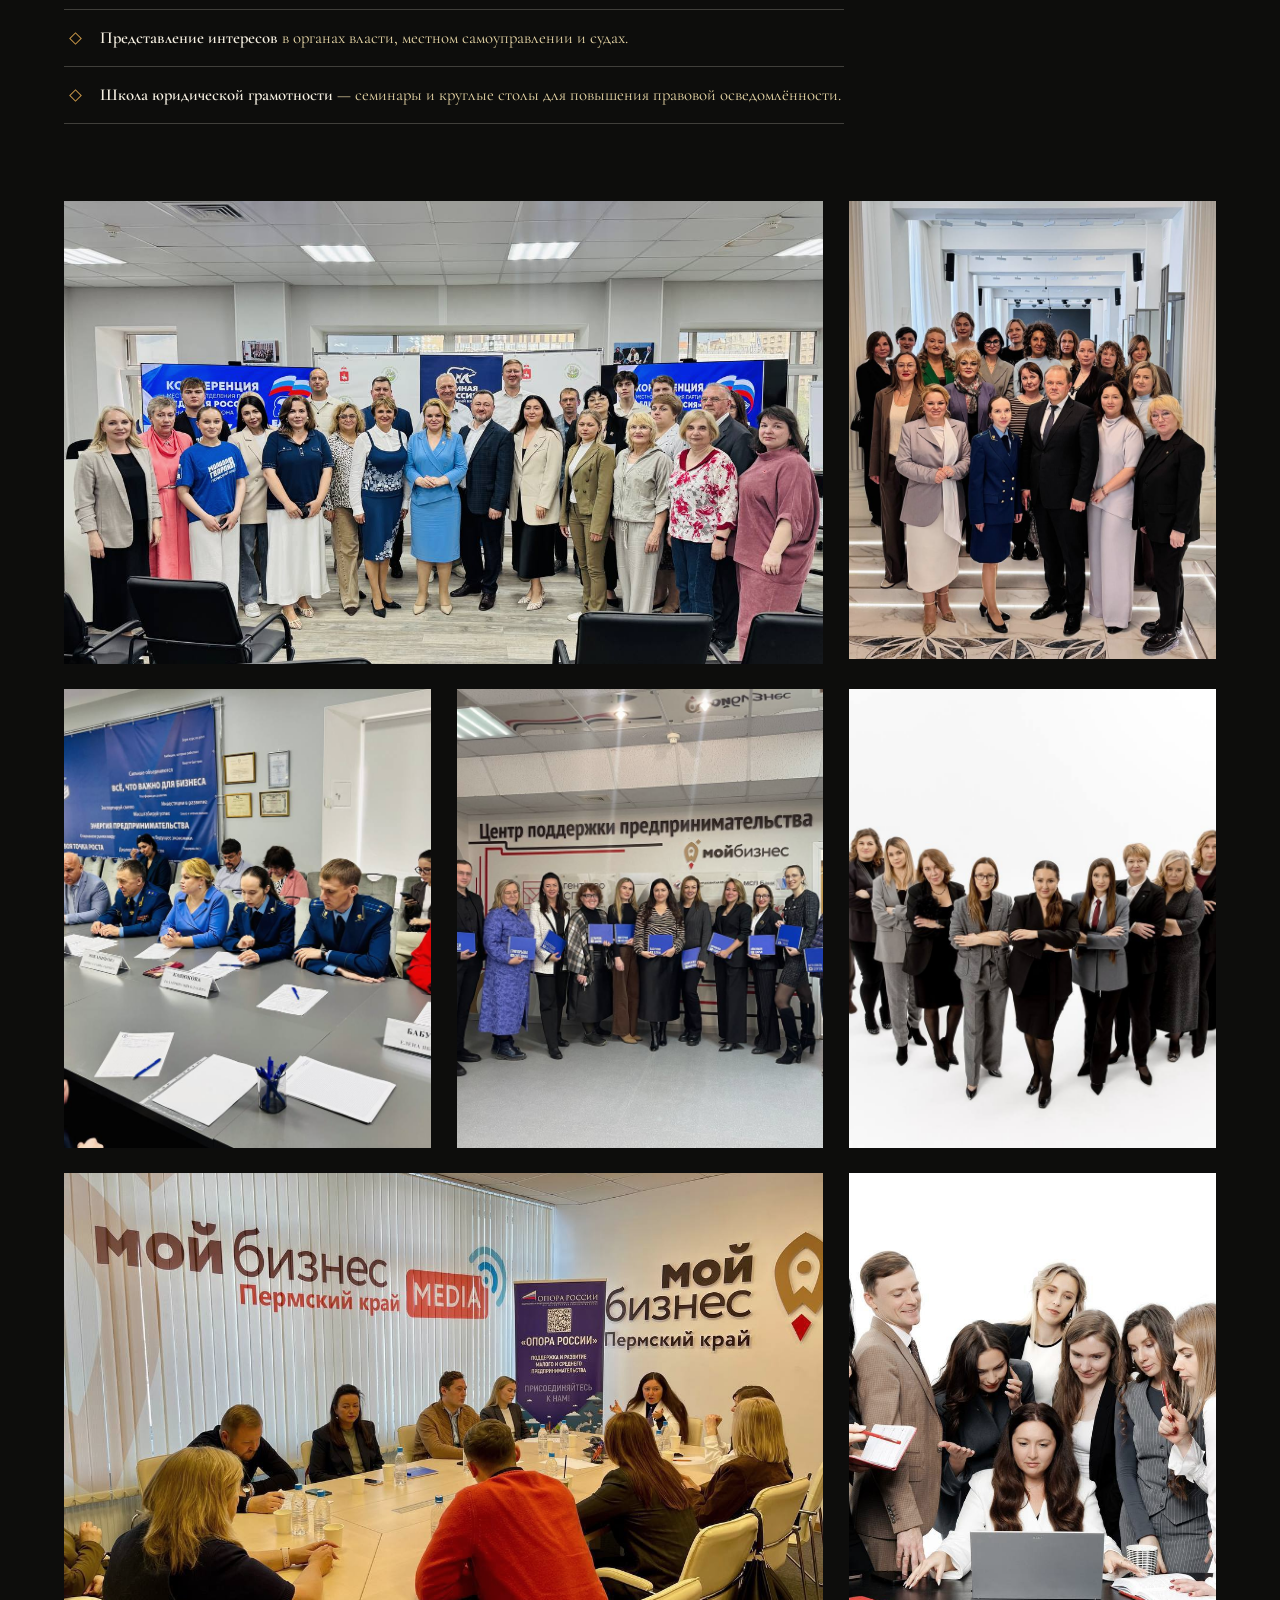
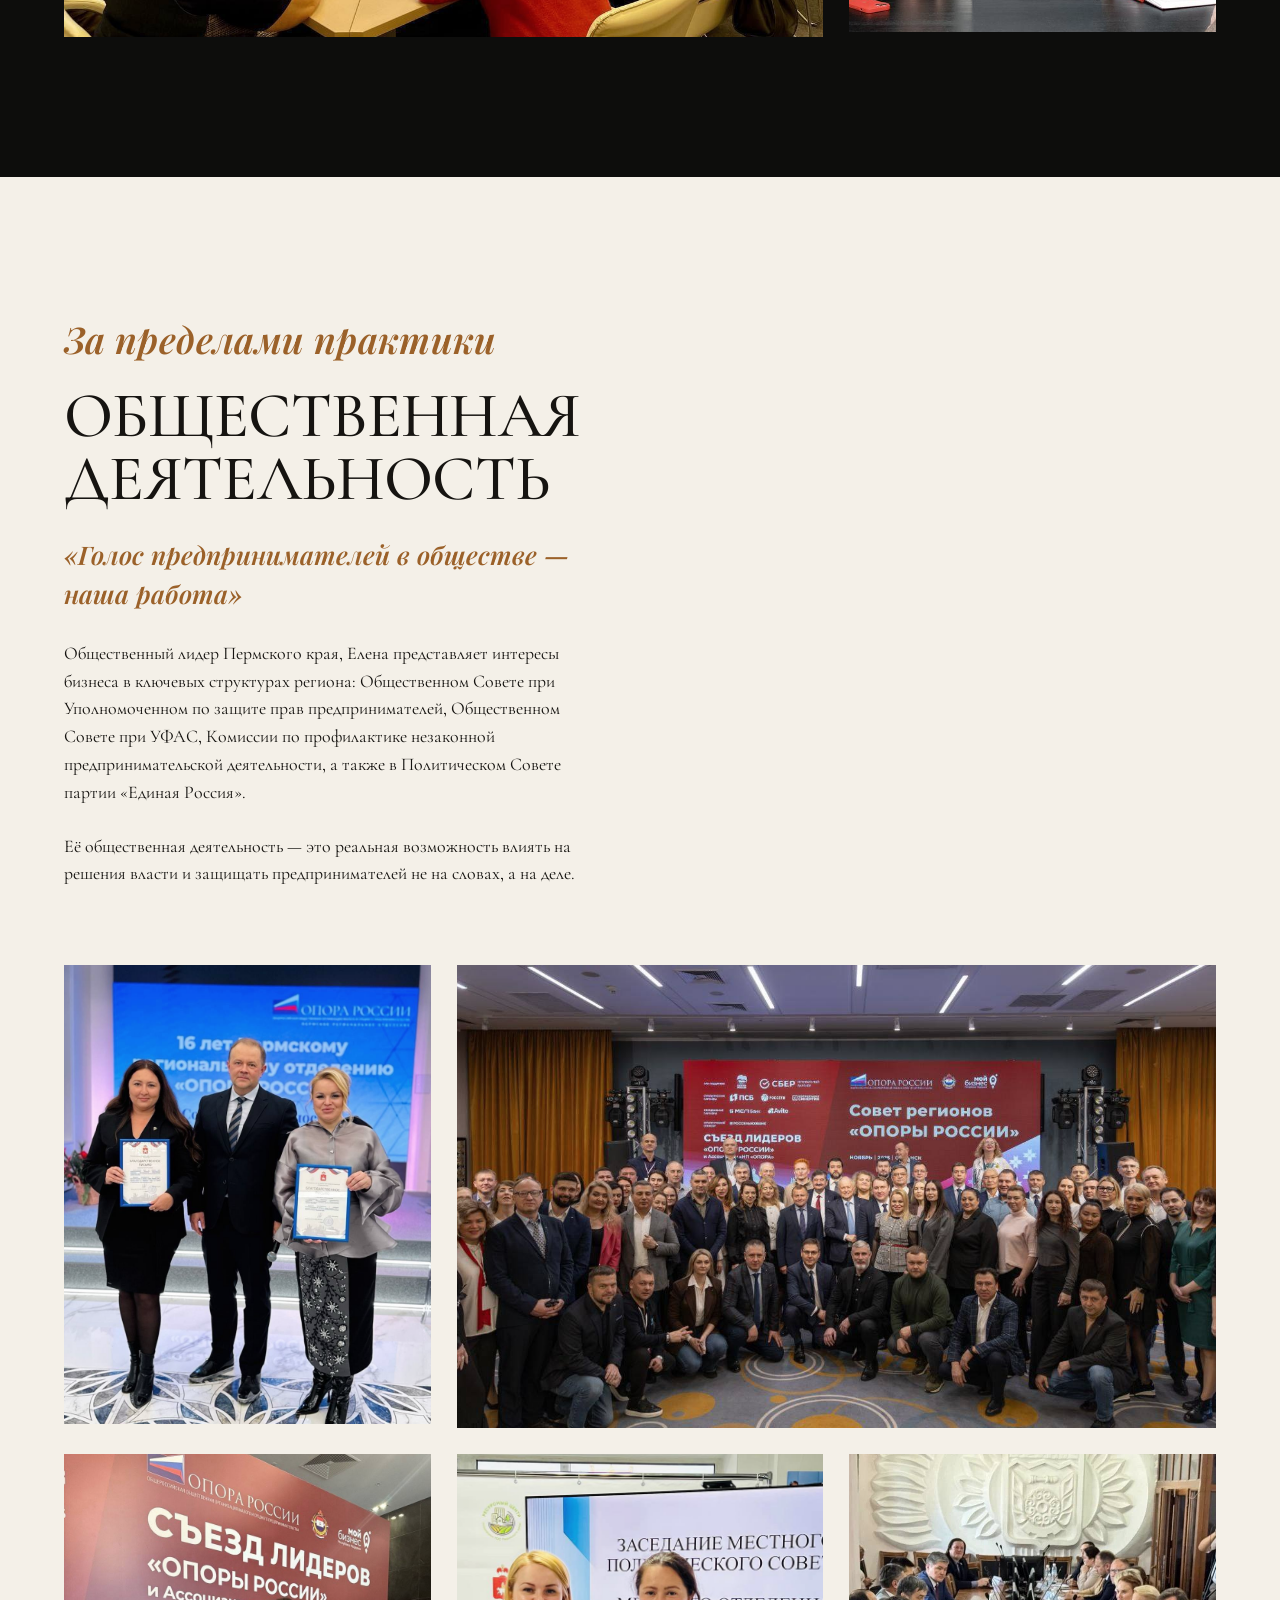
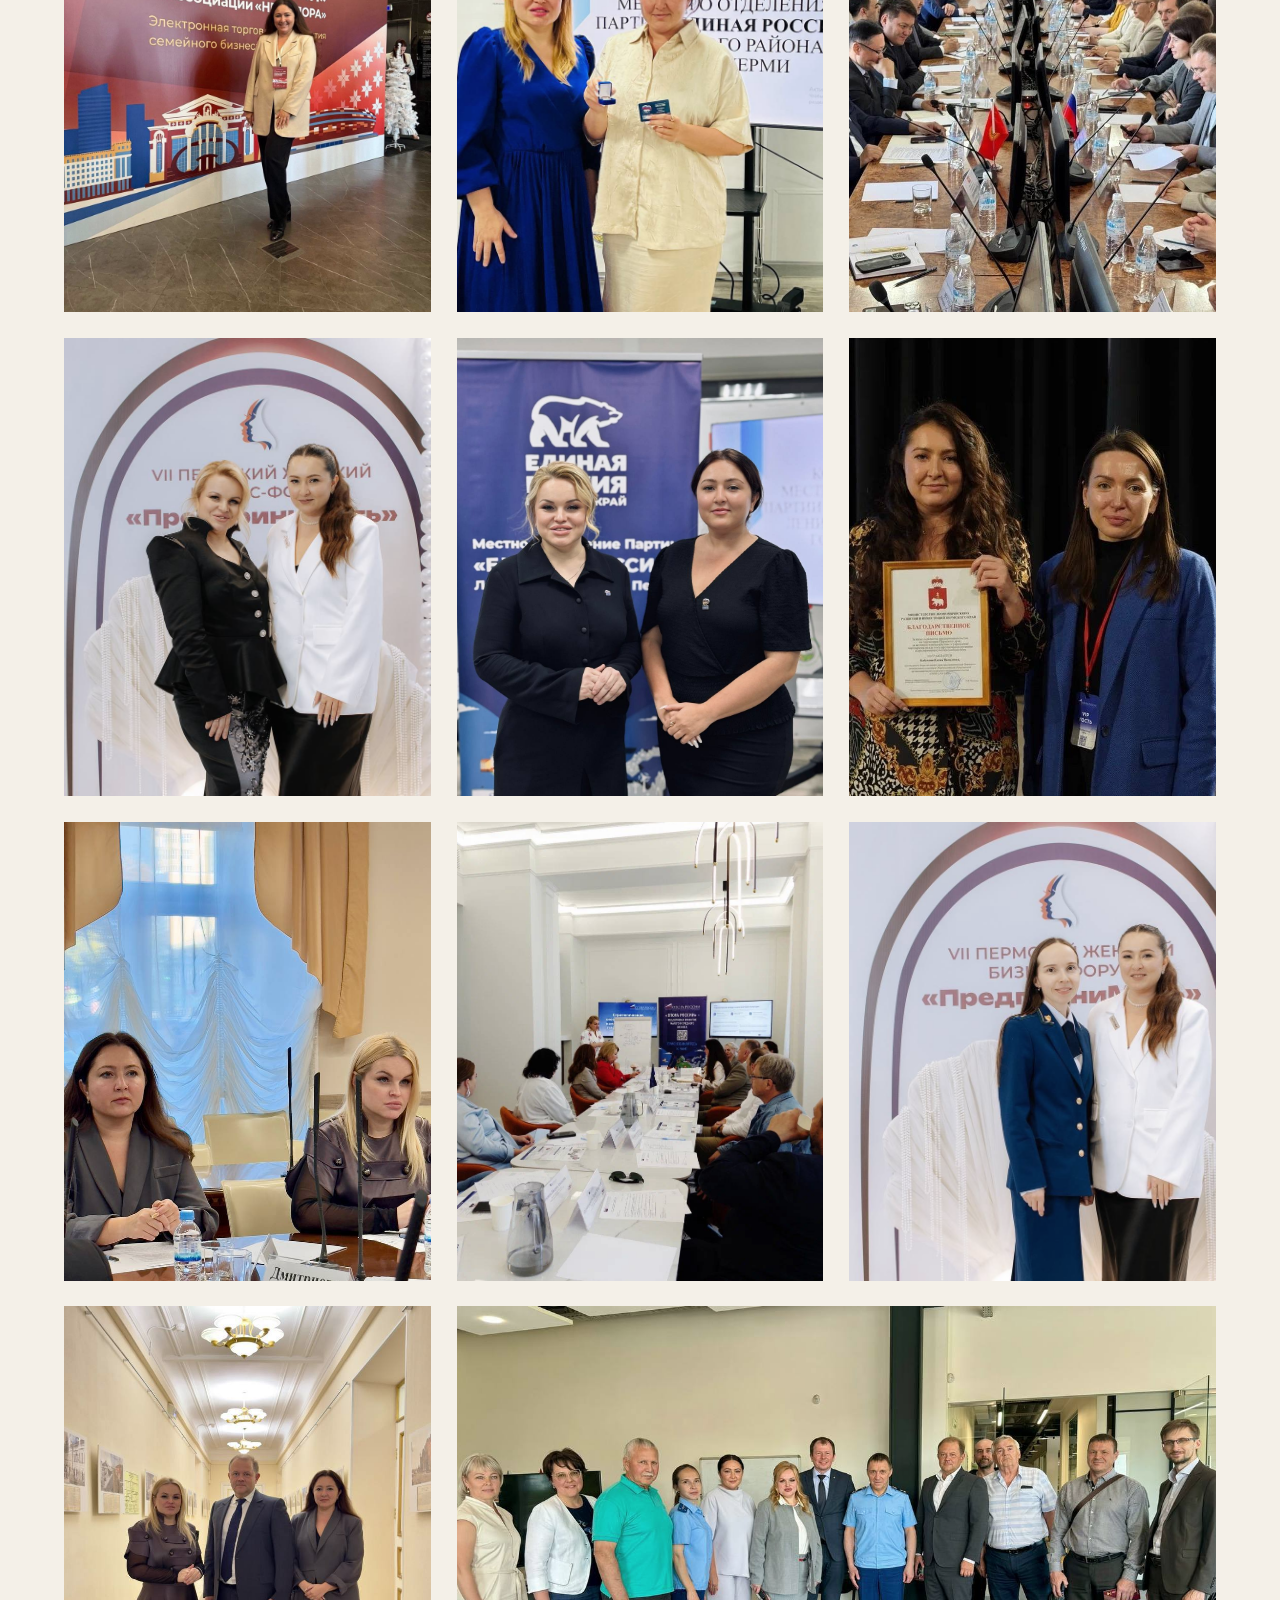
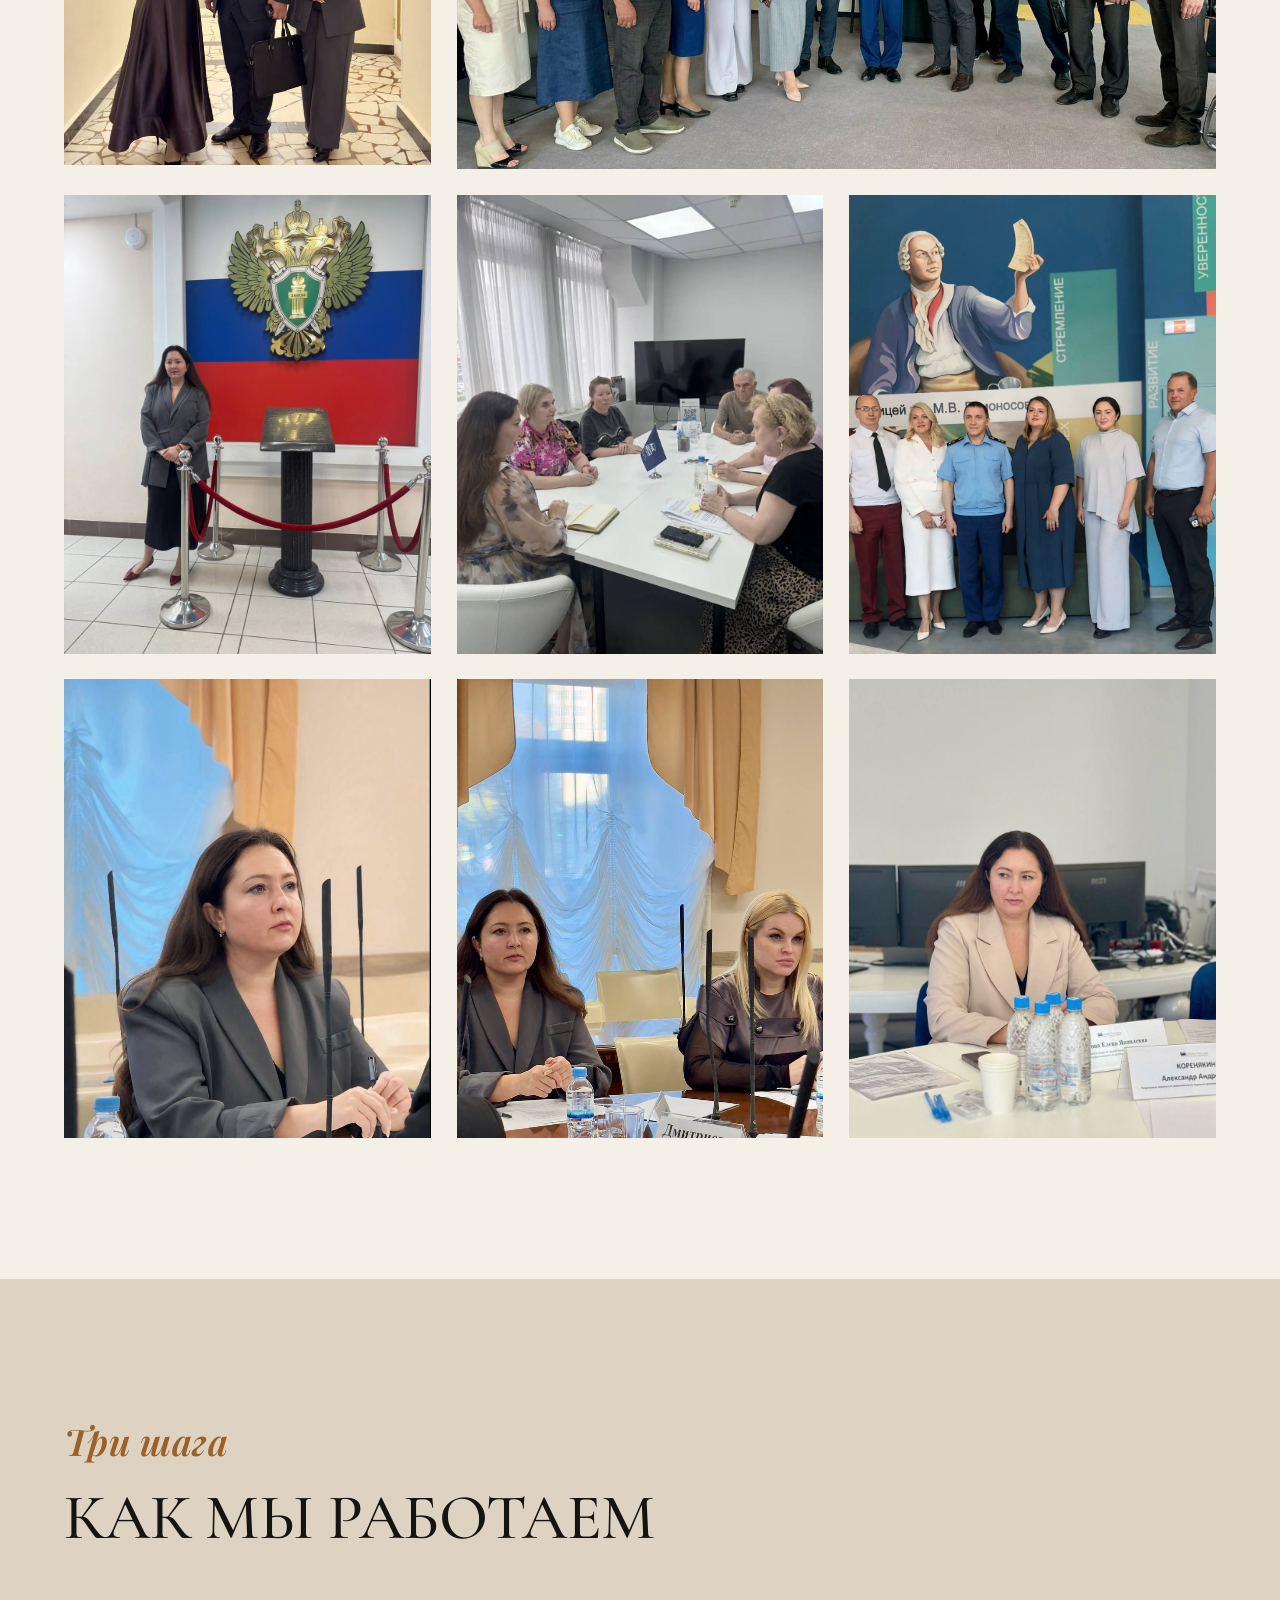
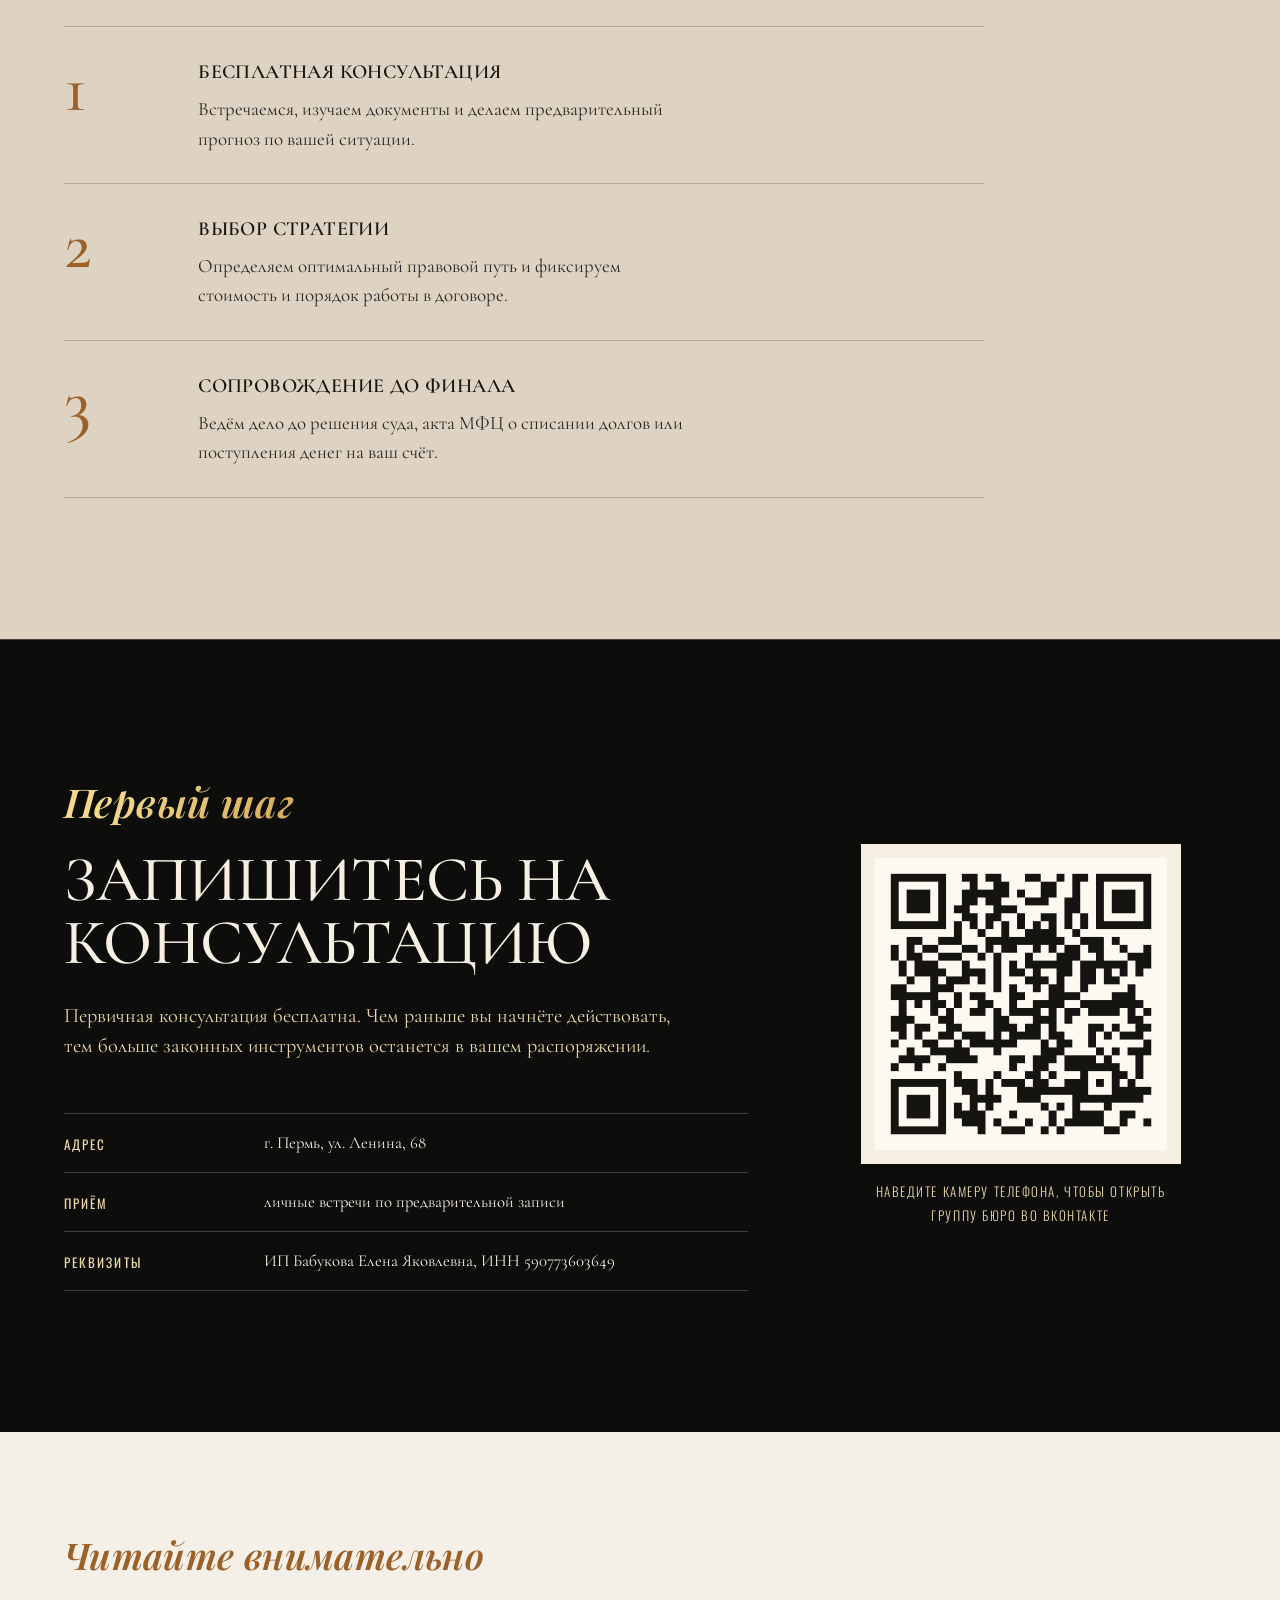
==== commit 4ef7f6c8: "Тексты заказчицы: приоритеты бюро с ромбами, общественная деятельность, два лозунга - Защита предпри" ====
--- a/index.html
+++ b/index.html
@@ -146,6 +146,7 @@
         <div class="practice-head">
           <p class="script gold-script practice-script">Списание долгов</p>
           <h3 class="h-practice">Банкротство физических лиц</h3>
+          <p class="practice-motto">Вместо страха перед судом — чувство защищённости. Ваш надёжный партнёр в мире права.</p>
           <figure class="practice-photo">
             <span class="media" style="aspect-ratio:4/5">
               <img src="photoobsh/photo_9_2026-08-18_11-00-20.jpg" alt="Елена Бабукова: истина в законе, сила в «Авторитете»" loading="lazy">
@@ -188,6 +189,7 @@
         <div class="practice-head">
           <p class="script gold-script practice-script">Возврат средств</p>
           <h3 class="h-practice">Взыскание задолженности</h3>
+          <p class="practice-motto">Твёрдая позиция, мягкое решение. Мы добьёмся справедливости без лишнего шума.</p>
           <figure class="practice-photo">
             <span class="media" style="aspect-ratio:4/5">
               <img src="photoobsh/photo_7_2026-08-18_11-00-20.jpg" alt="Елена Бабукова: надёжны, потому что знаем, как побеждать" loading="lazy">
@@ -267,7 +269,14 @@
       <header class="section-head">
         <p class="script gold-script reveal">Диалог бизнеса и власти</p>
         <h2 class="h-display reveal">Бюро по защите прав предпринимателей</h2>
-        <p class="section-intro">Системная работа в интересах делового сообщества Пермского края: круглые столы Торгово-промышленной палаты, взаимодействие с региональным отделением «Опоры России», рабочие встречи с контрольными и надзорными органами.</p>
+        <p class="section-intro">В структуре отделения действует Бюро, объединяющее более 30 высококвалифицированных экспертов в различных областях права. Наши приоритеты:</p>
+        <ul class="priority-list">
+          <li><strong>Защита прав предпринимателей</strong> — предотвращение незаконных действий и давления на бизнес.</li>
+          <li><strong>Бесплатные юридические консультации</strong> для членов сообщества.</li>
+          <li><strong>Оценка регулирующего воздействия</strong> — мы анализируем законопроекты, чтобы новые нормы не навредили бизнесу.</li>
+          <li><strong>Представление интересов</strong> в органах власти, местном самоуправлении и судах.</li>
+          <li><strong>Школа юридической грамотности</strong> — семинары и круглые столы для повышения правовой осведомлённости.</li>
+        </ul>
       </header>
       <div class="mosaic">
         <figure class="wide"><span class="media" style="aspect-ratio:1280/960"><img src="photoprav/photo_3_2026-08-18_11-06-35.jpg" alt="Участники конференции делового сообщества" loading="lazy"></span></figure>
@@ -287,7 +296,9 @@
       <header class="section-head">
         <p class="script ink-script reveal">За пределами практики</p>
         <h2 class="h-display reveal">Общественная деятельность</h2>
-        <p class="section-intro">Участие в жизни города и края: конференции, рабочие группы, форумы деловых сообществ и наставничество.</p>
+        <p class="ob-quote reveal">«Голос предпринимателей в обществе — наша работа»</p>
+        <p class="section-intro">Общественный лидер Пермского края, Елена представляет интересы бизнеса в ключевых структурах региона: Общественном Совете при Уполномоченном по защите прав предпринимателей, Общественном Совете при УФАС, Комиссии по профилактике незаконной предпринимательской деятельности, а также в Политическом Совете партии «Единая Россия».</p>
+        <p class="section-intro">Её общественная деятельность — это реальная возможность влиять на решения власти и защищать предпринимателей не на словах, а на деле.</p>
       </header>
       <div class="mosaic" id="obshestvo-mosaic">
         <figure><span class="media" style="aspect-ratio:960/1280"><img src="photoobsh/photo_25_2026-08-18_11-00-20.jpg" alt="Вручение благодарственных писем на юбилее пермского отделения «Опоры России»" loading="lazy"></span></figure>
--- a/assets/site.css
+++ b/assets/site.css
@@ -732,6 +732,58 @@
   letter-spacing:.2em;
   text-transform:uppercase;
   color:var(--gold-pale);
+}
+
+/* ---------- приоритеты бюро (тёмная секция) ---------- */
+.priority-list{
+  margin-top:clamp(26px,3.4vw,44px);
+  max-width:780px;
+}
+.priority-list li{
+  position:relative;
+  padding:15px 0 15px 36px;
+  border-top:1px solid var(--hair-cream);
+  font-size:1.05rem;
+  line-height:1.55;
+  color:var(--gold-pale);
+}
+.priority-list li:last-child{border-bottom:1px solid var(--hair-cream)}
+.priority-list li::before{
+  content:"";
+  position:absolute;
+  left:7px;
+  top:1.45em;
+  width:9px;
+  height:9px;
+  border:1px solid var(--gold);
+  transform:rotate(45deg);
+}
+.priority-list strong{
+  font-weight:600;
+  color:var(--cream);
+}
+
+/* цитата в общественной деятельности */
+.ob-quote{
+  margin-top:24px;
+  font-family:var(--script);
+  font-style:italic;
+  font-weight:600;
+  font-size:clamp(1.25rem,2vw,1.65rem);
+  color:var(--gold-deep);
+  max-width:36ch;
+}
+
+/* лозунги практик */
+.practice-motto{
+  margin-top:14px;
+  font-family:var(--serif);
+  font-style:italic;
+  font-weight:500;
+  font-size:clamp(1.05rem,1.45vw,1.3rem);
+  line-height:1.5;
+  color:var(--gold-deep);
+  max-width:36ch;
 }
 
 /* ---------- галереи ---------- */
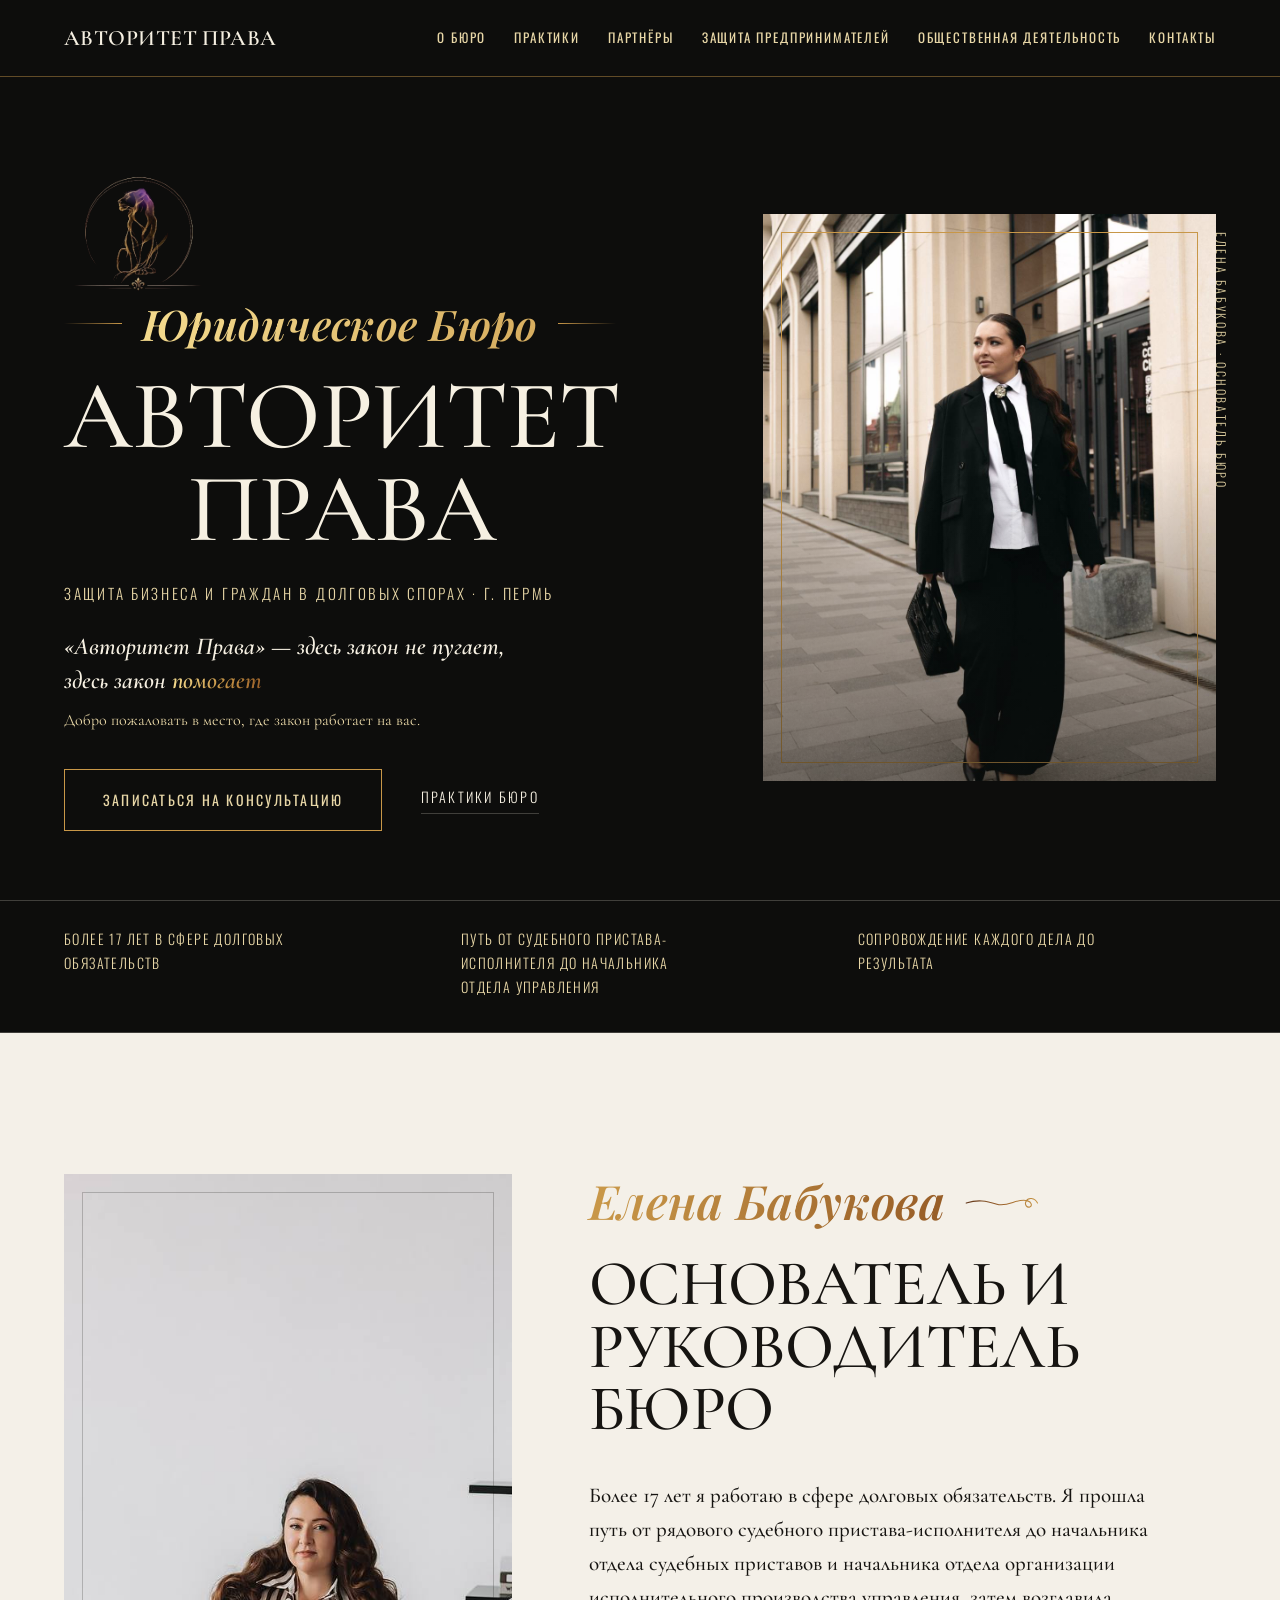
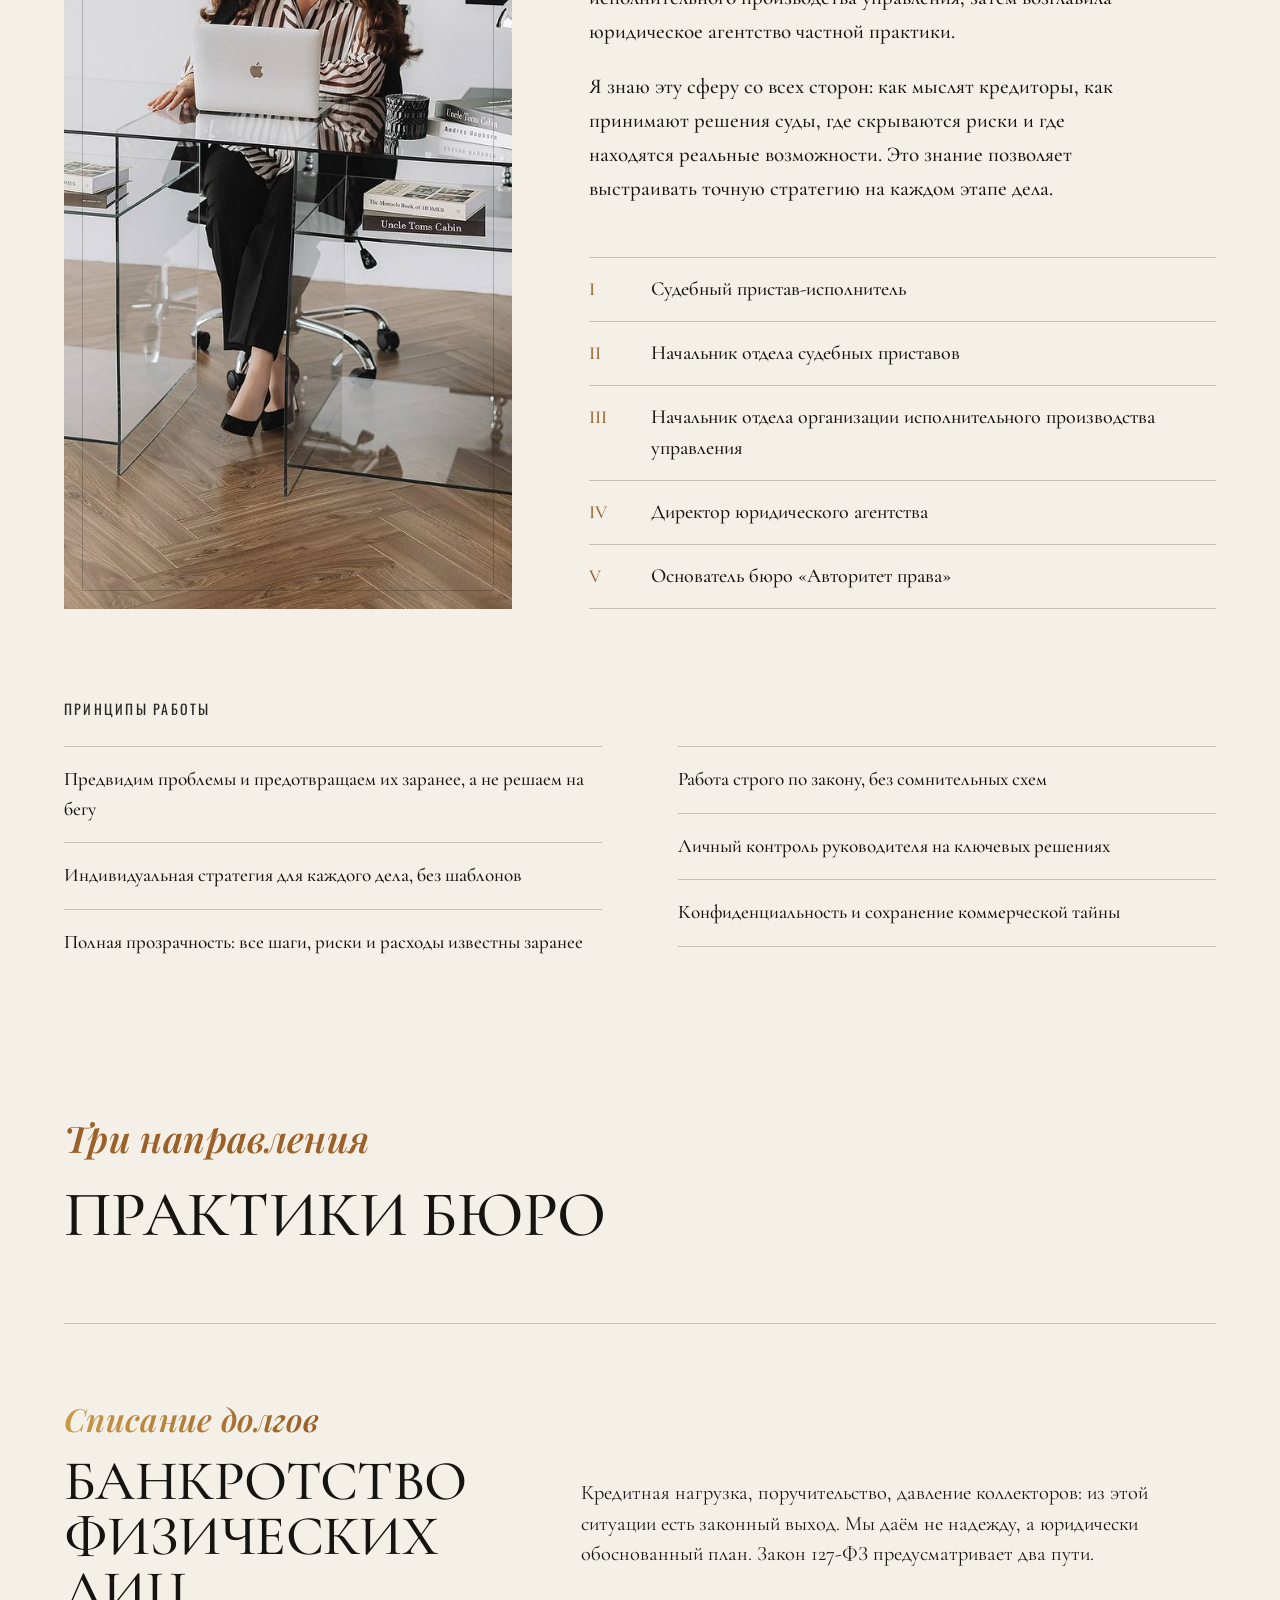
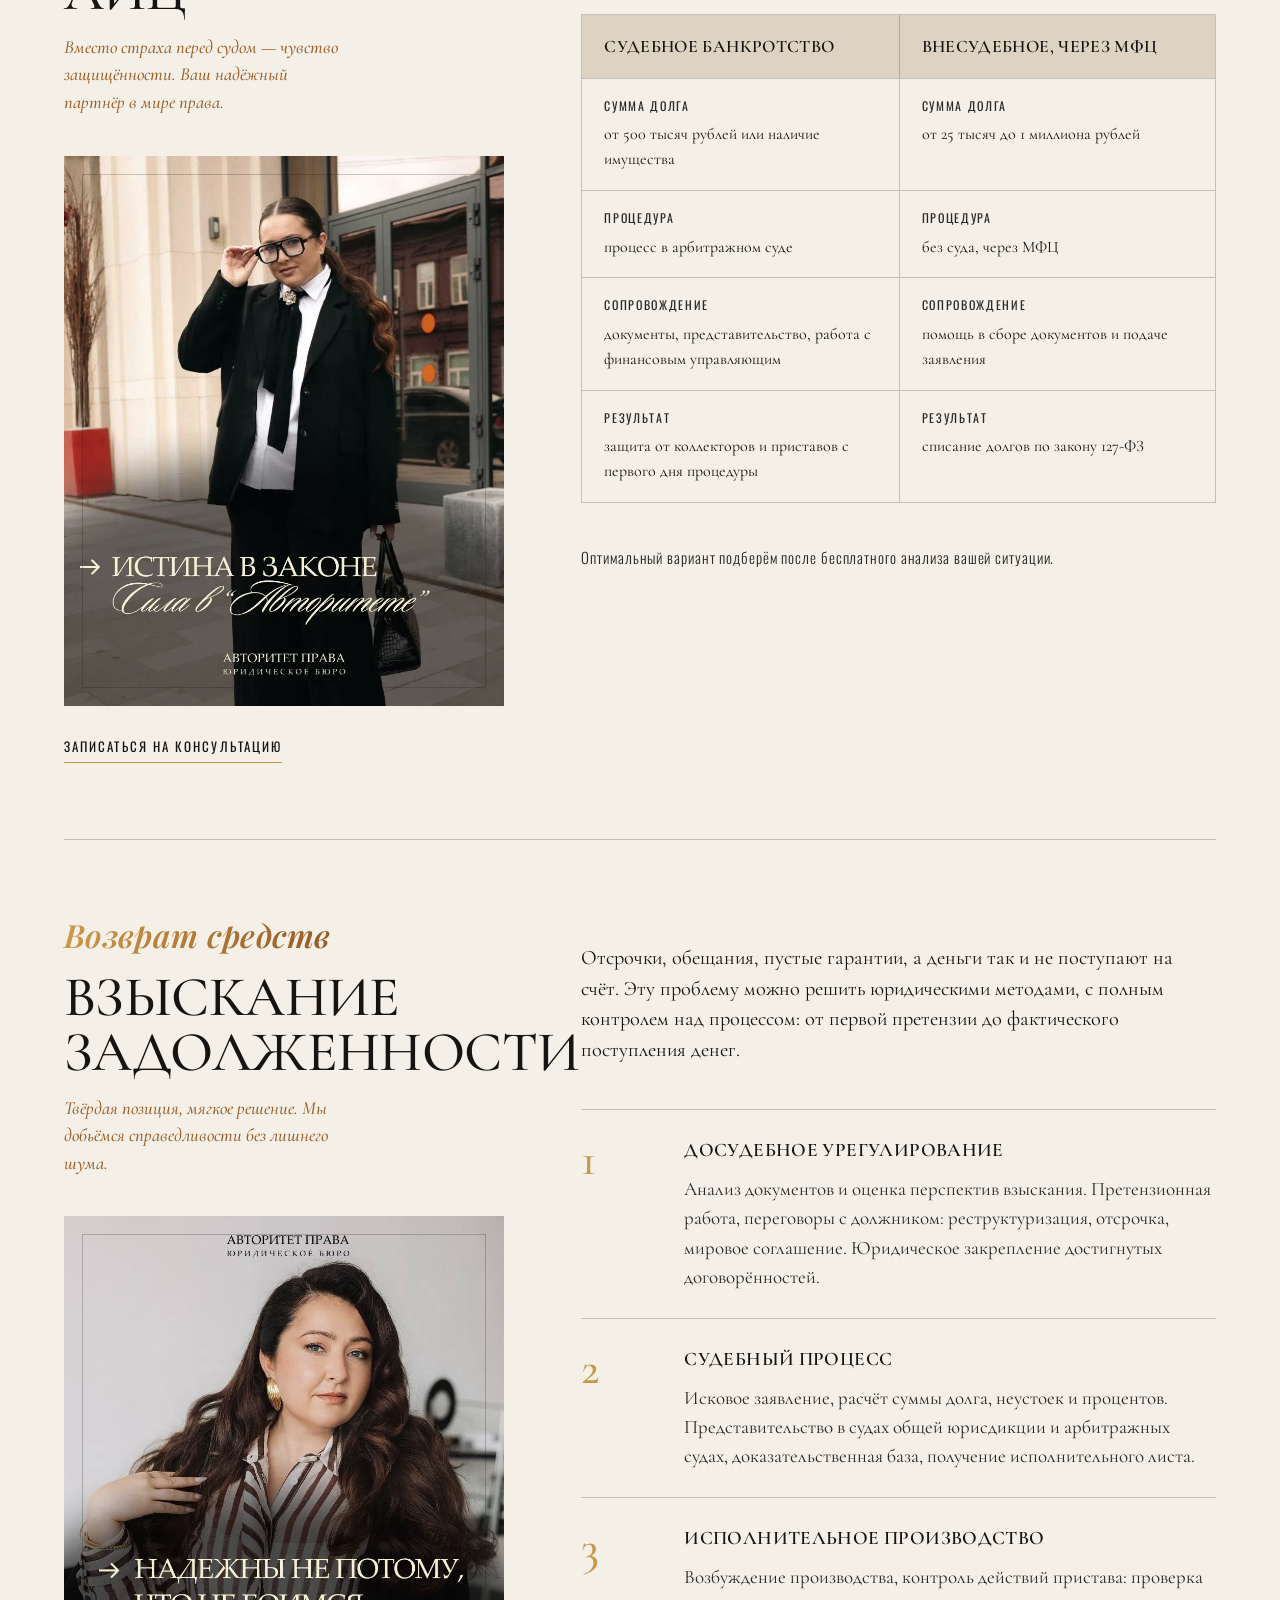
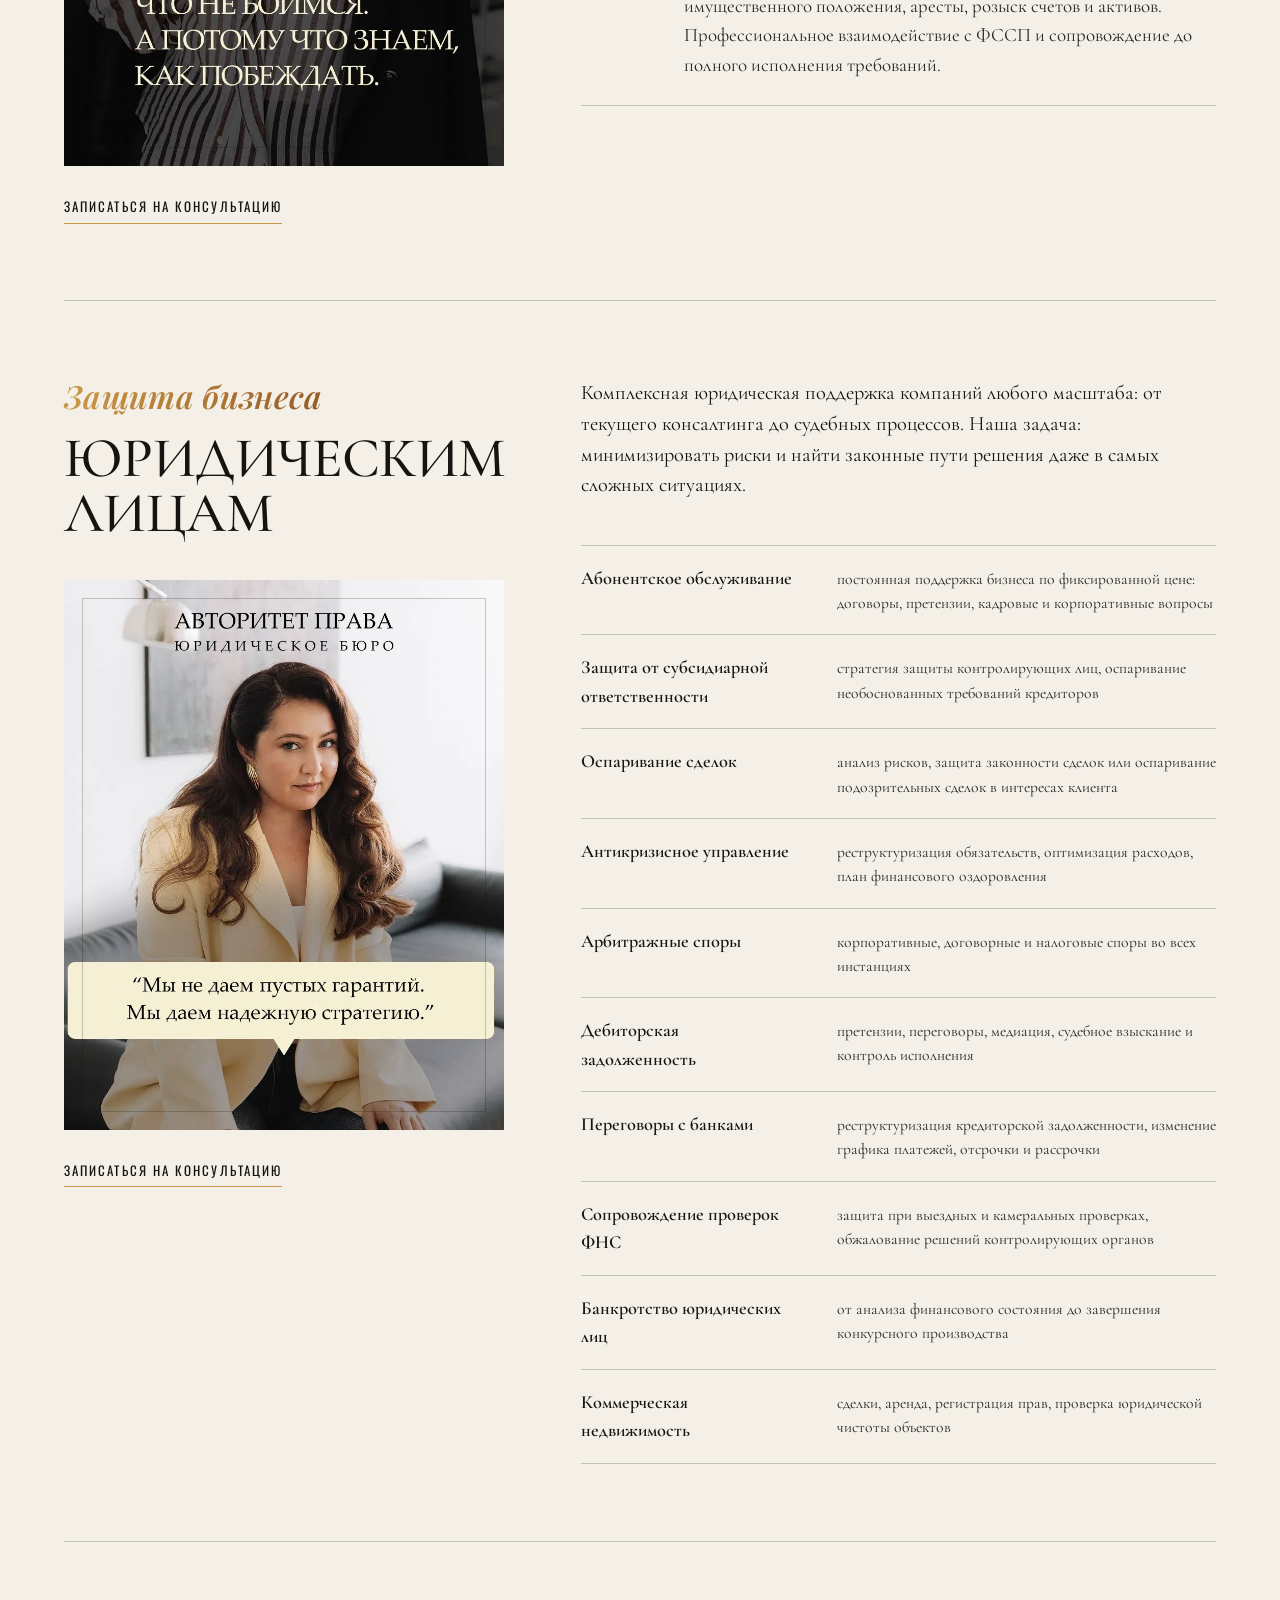
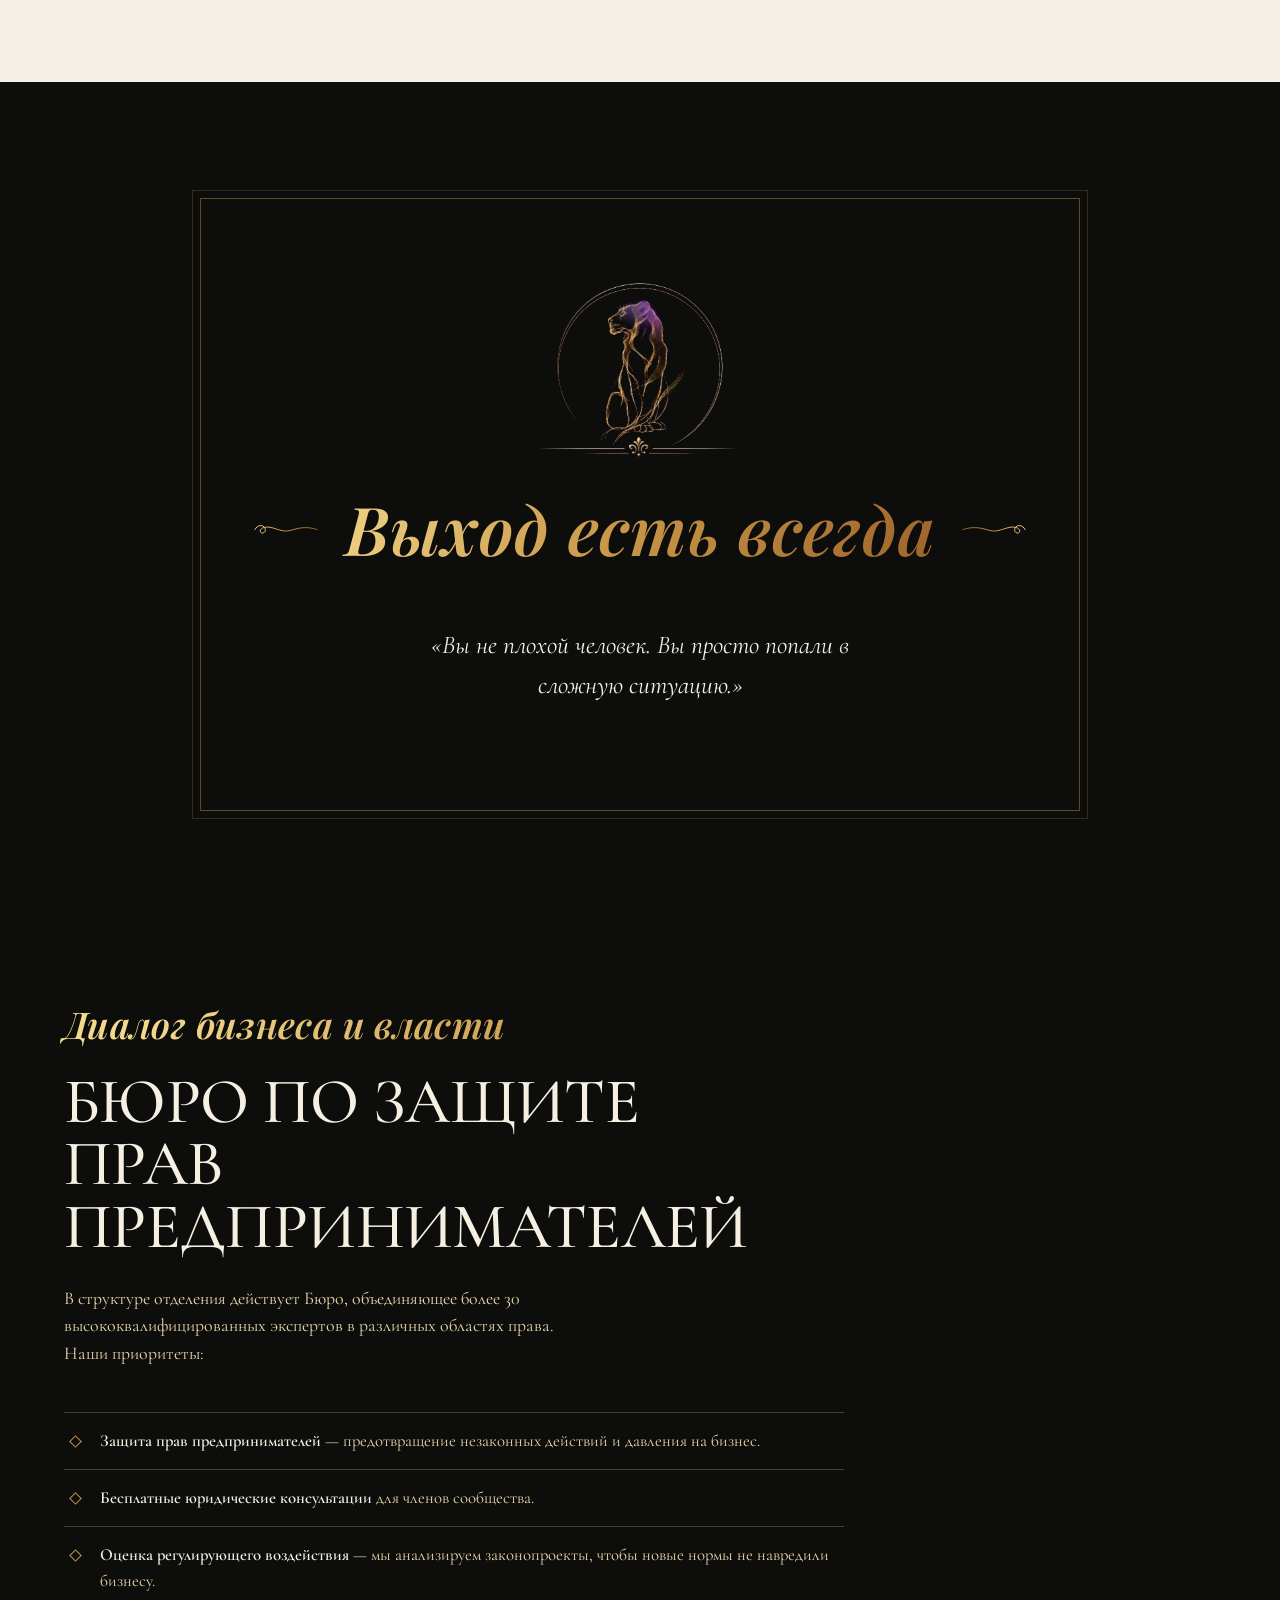
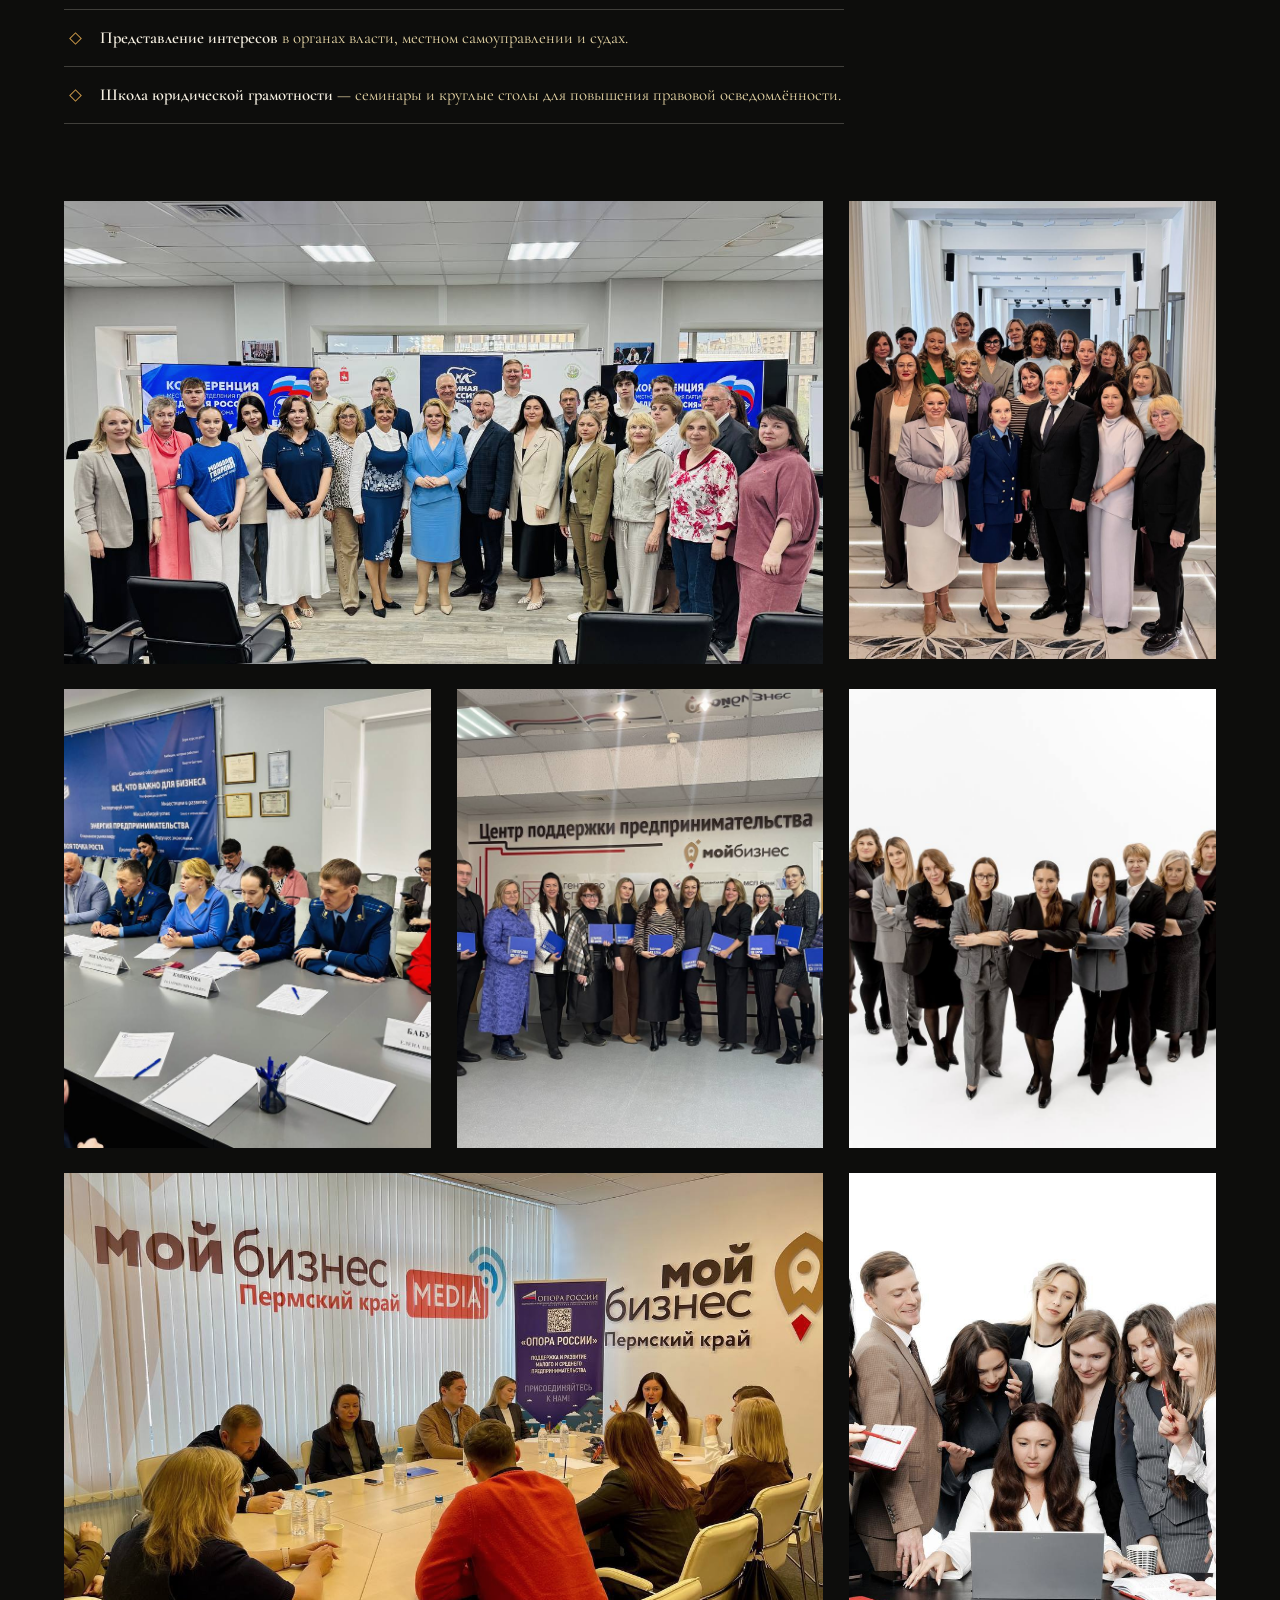
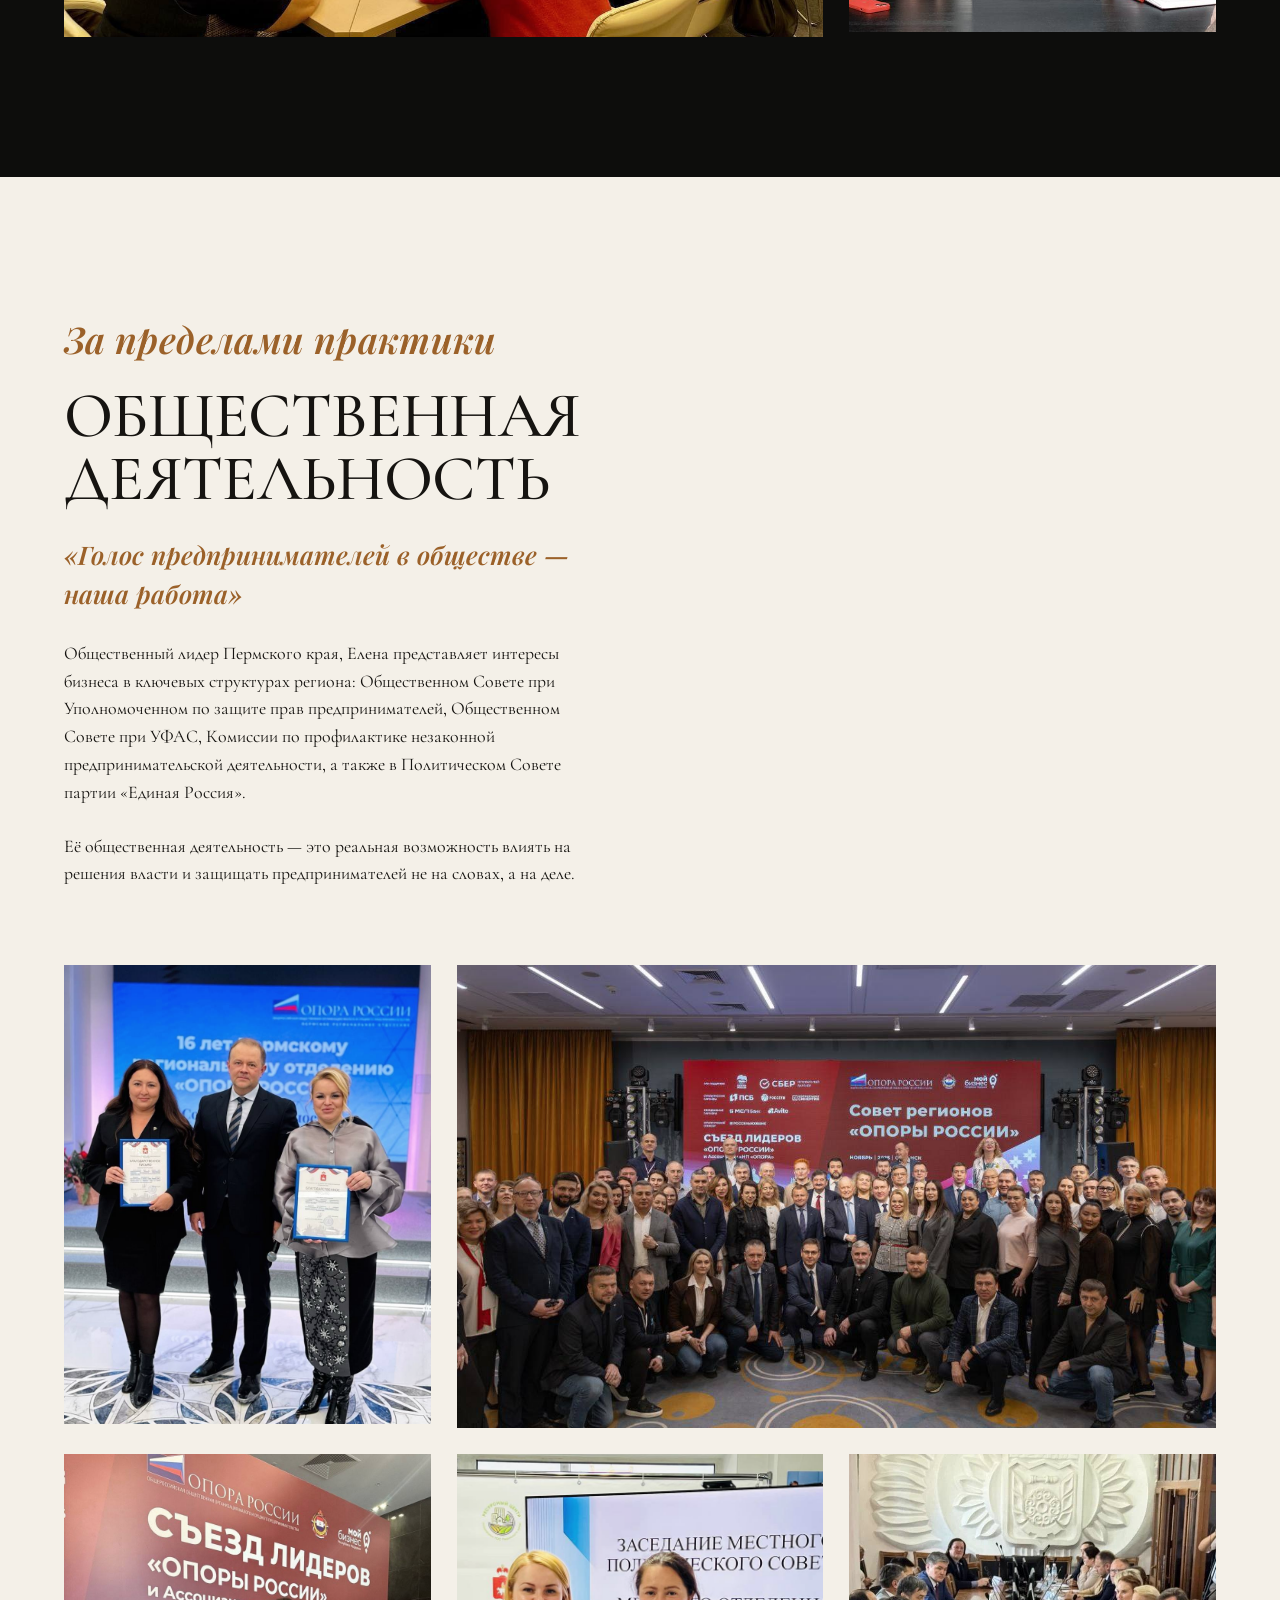
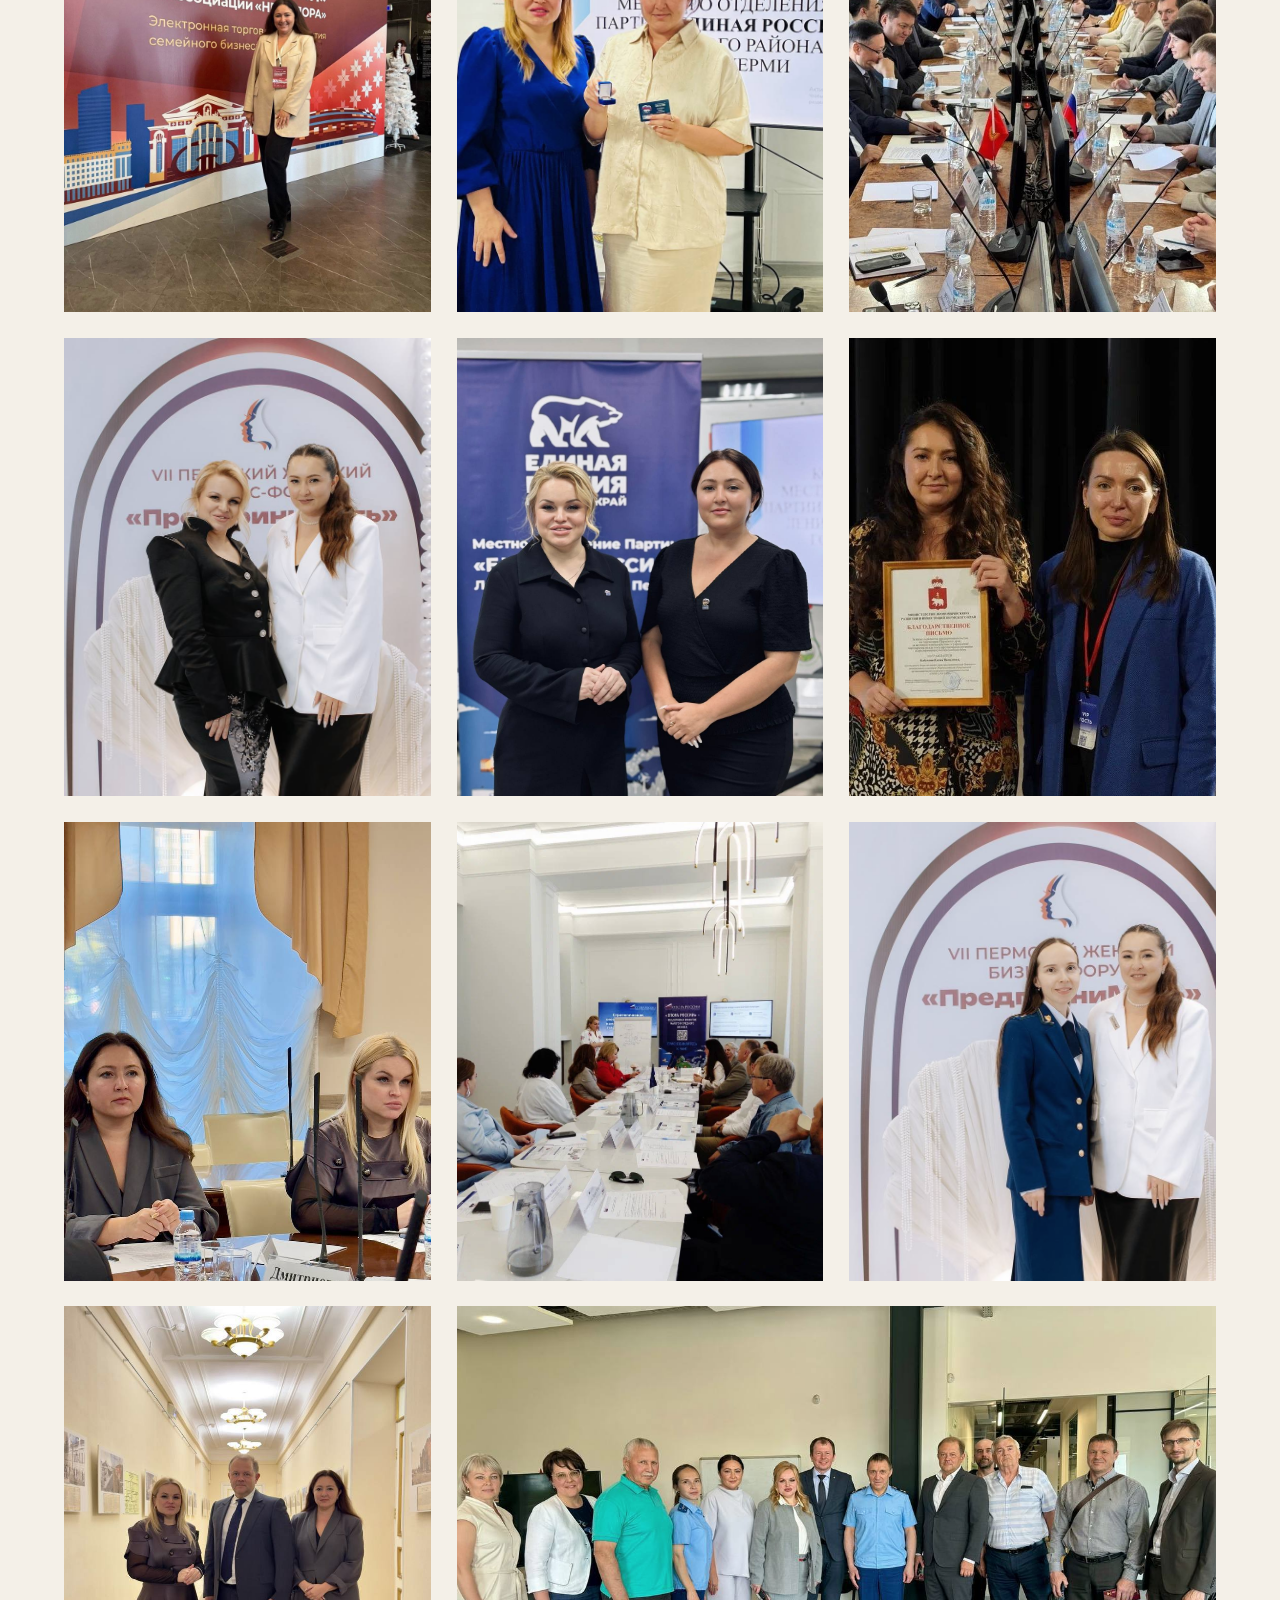
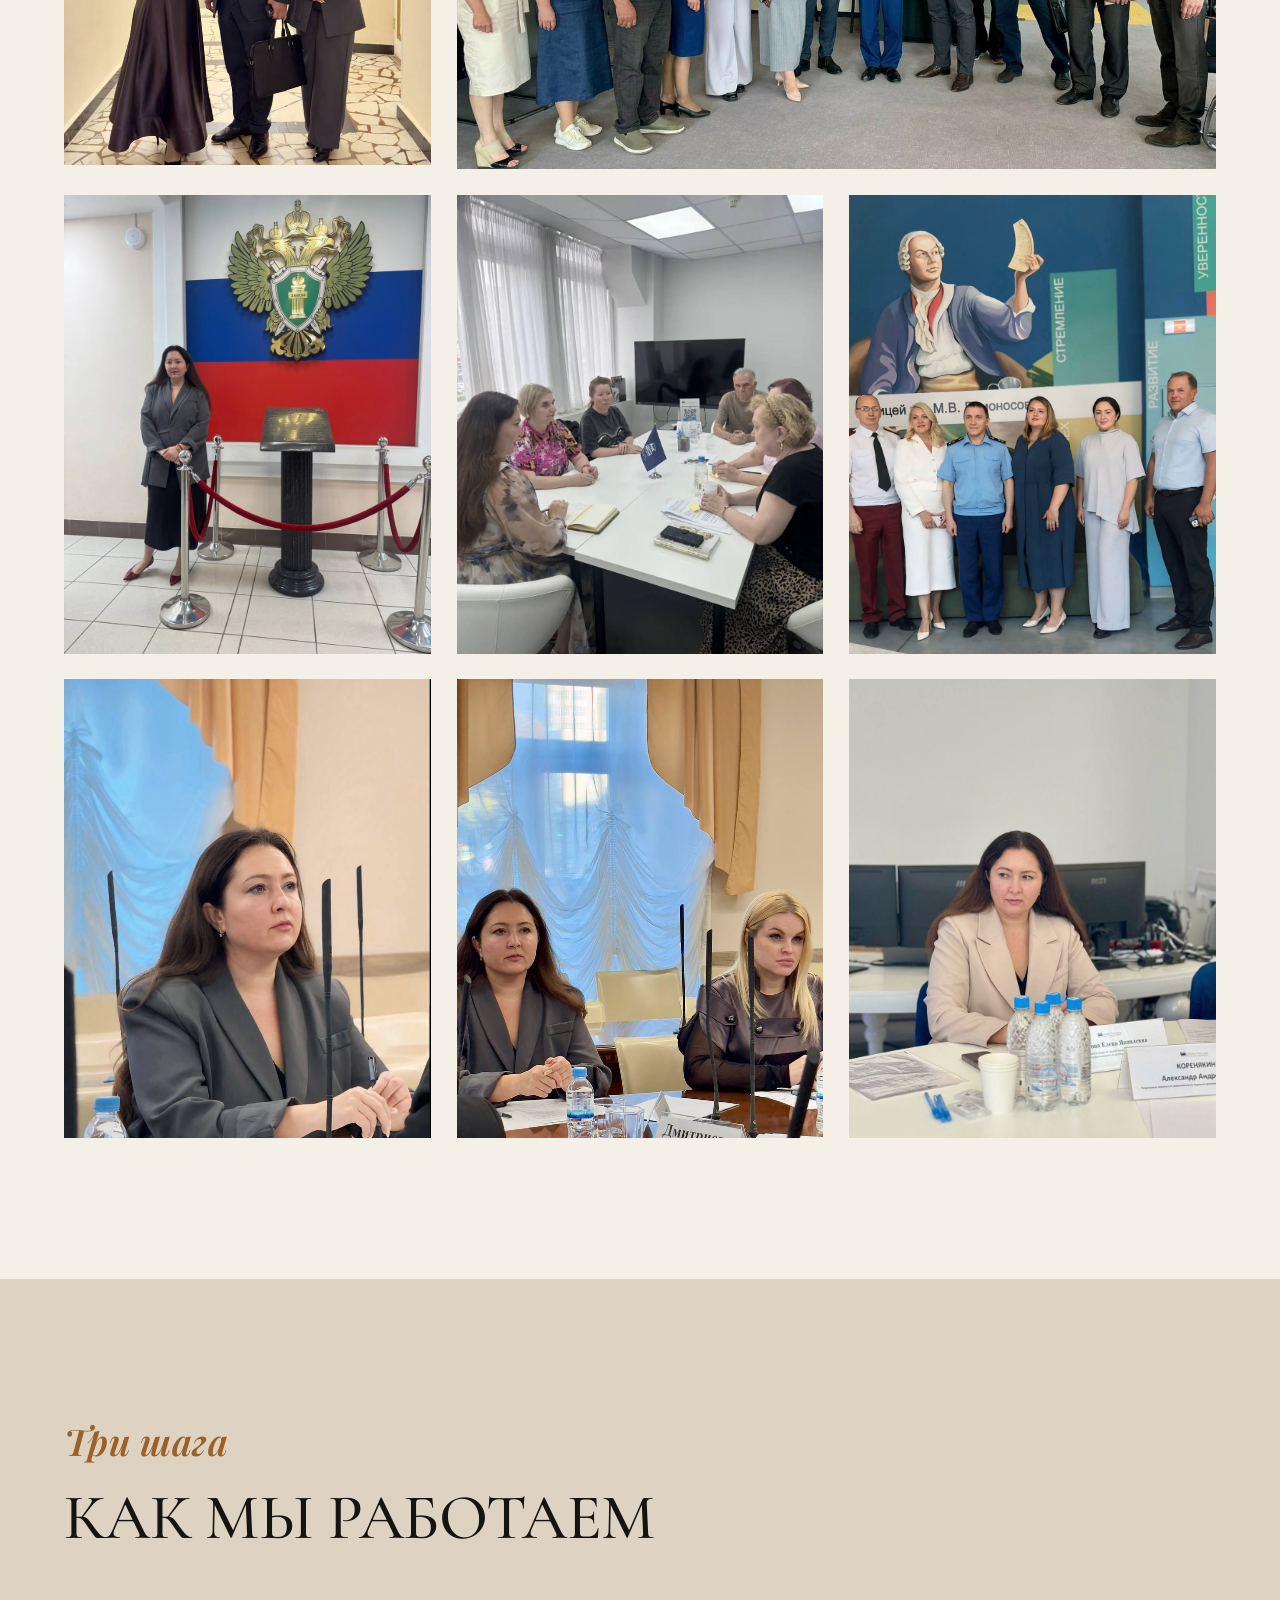
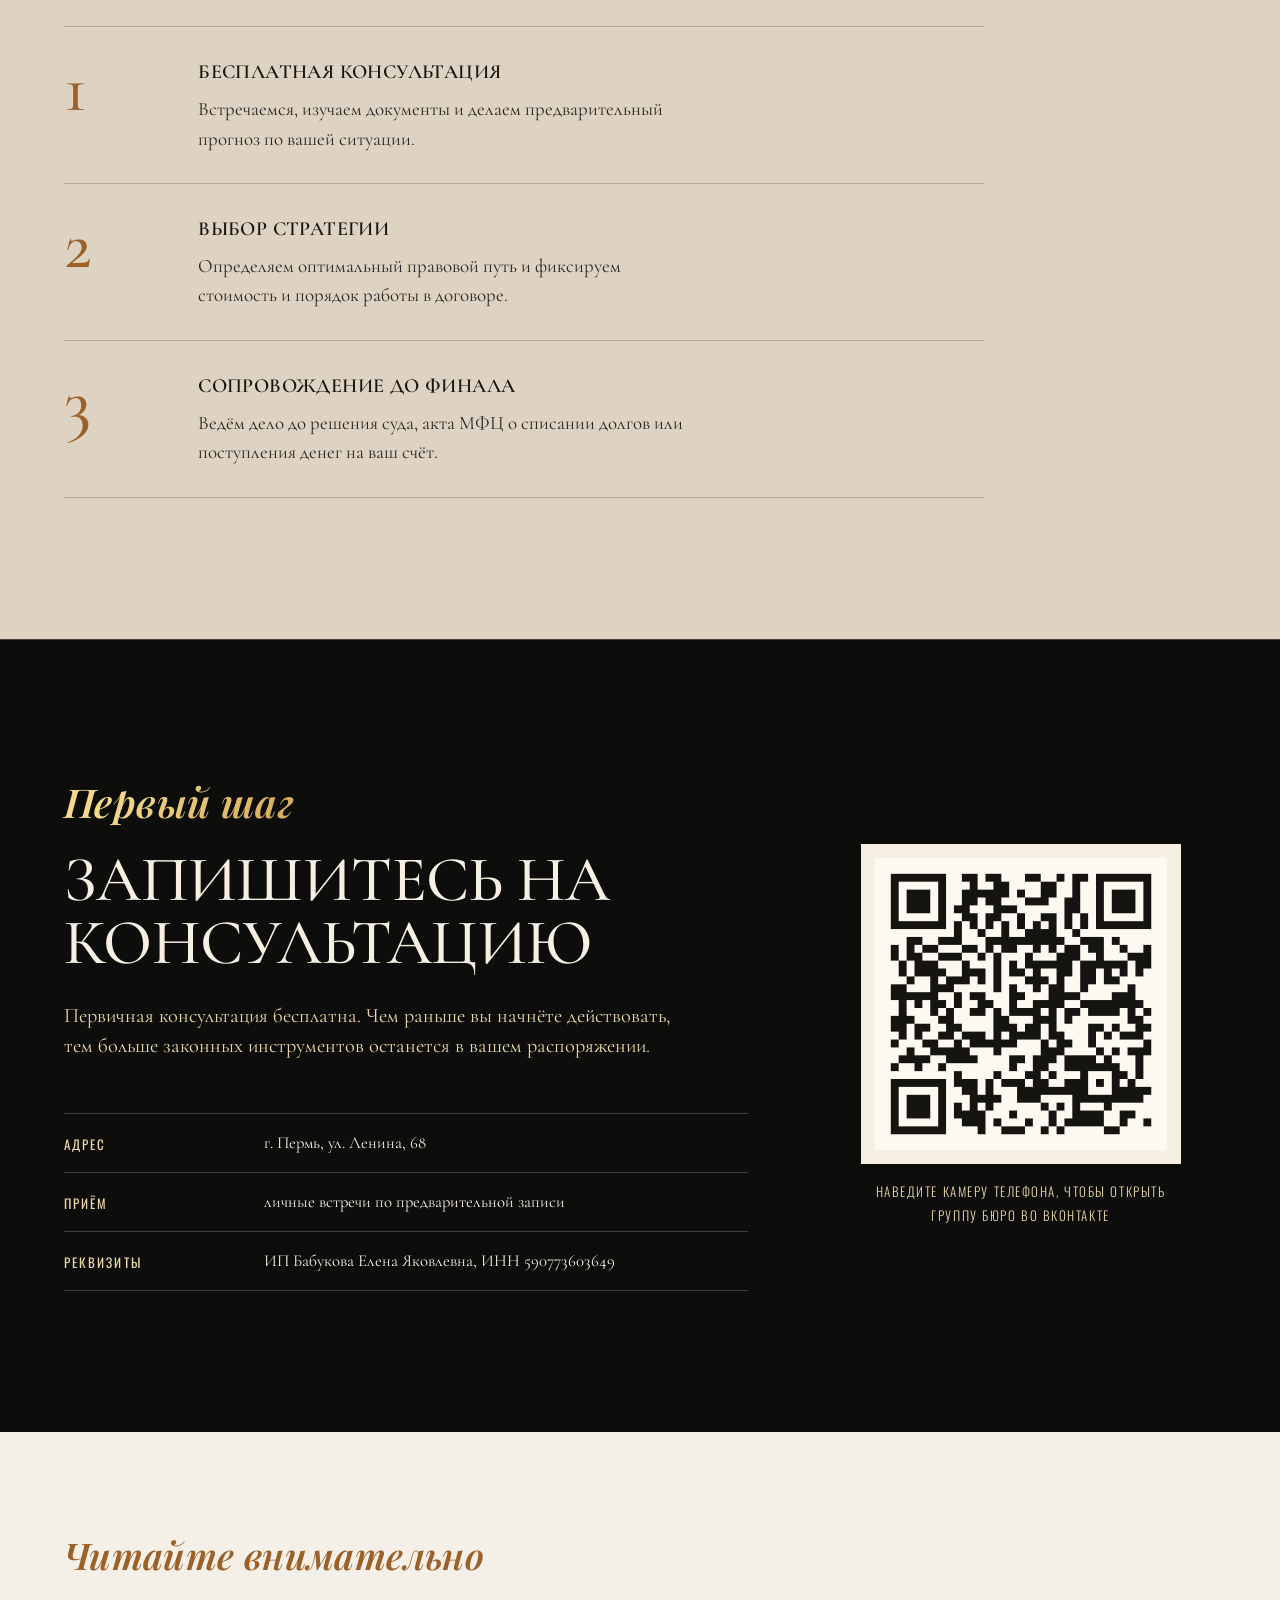
==== commit a9b8a37e: "Герой без загагулин: эмблема-пантера, строгие золотые линии, перелив золота По замечанию заказчицы у" ====
--- a/index.html
+++ b/index.html
@@ -67,7 +67,10 @@
   <section class="hero" aria-label="Юридическое бюро Авторитет права">
     <div class="wrap hero-grid">
       <div class="hero-copy">
-        <p class="script gold-script hero-script reveal"><span class="fl-top" aria-hidden="true"><svg viewBox="0 0 180 26"><defs><linearGradient id="flg-t" x1="0" y1="0" x2="1" y2="0"><stop offset="0" stop-color="#F3D98C"/><stop offset=".5" stop-color="#C89748"/><stop offset="1" stop-color="#9B6129"/></linearGradient></defs><path id="flh" d="M12 16 C20 6 33 7 36 14 C38 19 33 23 29 21 C25 19 27 13 33 12 C51 8 66 18 84 14" fill="none" stroke="url(#flg-t)" stroke-width="1.8" stroke-linecap="round"/><use href="#flh" transform="translate(180,0) scale(-1,1)"/><rect x="87.5" y="11.5" width="5" height="5" transform="rotate(45 90 14)" fill="url(#flg-t)"/></svg></span><svg class="fl" viewBox="0 0 140 40" aria-hidden="true"><defs><linearGradient id="flg-d" x1="0" y1="0" x2="1" y2="0"><stop offset="0" stop-color="#F3D98C"/><stop offset=".5" stop-color="#C89748"/><stop offset="1" stop-color="#9B6129"/></linearGradient></defs><path d="M6 22 C11 12 23 11 27 19 C30 25 25 31 20 29 C15 27 17 20 24 18 C42 12 60 30 80 24 C100 18 114 15 136 22" fill="none" stroke="url(#flg-d)" stroke-width="2" stroke-linecap="round"/></svg>Юридическое Бюро<svg class="fl fl-r fl-sym" viewBox="0 0 140 40" aria-hidden="true"><path d="M6 22 C11 12 23 11 27 19 C30 25 25 31 20 29 C15 27 17 20 24 18 C42 12 60 30 80 24 C100 18 114 15 136 22" fill="none" stroke="url(#flg-d)" stroke-width="2" stroke-linecap="round"/></svg></p>
+        <figure class="hero-emblem logo-blend reveal" aria-hidden="true">
+          <img src="pics/emblem.png" alt="" fetchpriority="high" onerror="this.closest('.hero-emblem').hidden=true">
+        </figure>
+        <p class="script gold-script hero-script reveal"><span class="hero-script-text">Юридическое Бюро</span></p>
         <h1 class="hero-title">
           <span class="reveal d1">Авторитет</span>
           <span class="reveal d2">права</span>
@@ -256,7 +259,7 @@
       <figure class="emblem logo-blend reveal" aria-hidden="true">
         <img src="pics/emblem.png" alt="" loading="lazy" onerror="this.closest('.emblem').hidden=true">
       </figure>
-      <p class="script gold-script quote-script reveal"><svg class="fl" viewBox="0 0 140 40" aria-hidden="true"><path d="M6 22 C11 12 23 11 27 19 C30 25 25 31 20 29 C15 27 17 20 24 18 C42 12 60 30 80 24 C100 18 114 15 136 22" fill="none" stroke="url(#flg-d)" stroke-width="2" stroke-linecap="round"/></svg>Выход есть всегда<svg class="fl fl-r" viewBox="0 0 140 40" aria-hidden="true"><path d="M6 22 C11 12 23 11 27 19 C30 25 25 31 20 29 C15 27 17 20 24 18 C42 12 60 30 80 24 C100 18 114 15 136 22" fill="none" stroke="url(#flg-d)" stroke-width="2" stroke-linecap="round"/></svg></p>
+      <p class="script gold-script quote-script reveal"><svg class="fl" viewBox="0 0 140 40" aria-hidden="true"><defs><linearGradient id="flg-d" x1="0" y1="0" x2="1" y2="0"><stop offset="0" stop-color="#F3D98C"/><stop offset=".5" stop-color="#C89748"/><stop offset="1" stop-color="#9B6129"/></linearGradient></defs><path d="M6 22 C11 12 23 11 27 19 C30 25 25 31 20 29 C15 27 17 20 24 18 C42 12 60 30 80 24 C100 18 114 15 136 22" fill="none" stroke="url(#flg-d)" stroke-width="2" stroke-linecap="round"/></svg>Выход есть всегда<svg class="fl fl-r" viewBox="0 0 140 40" aria-hidden="true"><path d="M6 22 C11 12 23 11 27 19 C30 25 25 31 20 29 C15 27 17 20 24 18 C42 12 60 30 80 24 C100 18 114 15 136 22" fill="none" stroke="url(#flg-d)" stroke-width="2" stroke-linecap="round"/></svg></p>
       <p class="quote-line reveal">«Вы не плохой человек. Вы просто попали в сложную ситуацию.»</p>
       <p class="quote-author reveal">Елена Бабукова, основатель бюро</p>
       </div>
--- a/assets/site.css
+++ b/assets/site.css
@@ -91,11 +91,6 @@
   margin-left:.4em;
 }
 .quote-script .fl{width:clamp(64px,8.5vw,150px)}
-.fl-top{display:none}
-.fl-sym{display:none}
-@media (max-width:1080px) and (min-width:561px){
-  .fl-sym{display:inline-block}
-}
 .gold-script{
   background:linear-gradient(112deg,var(--gold-hi) 8%,var(--gold) 46%,var(--gold-deep) 88%);
   -webkit-background-clip:text;
@@ -347,7 +342,33 @@
   padding-bottom:clamp(50px,7vh,90px);
   min-height:calc(100vh - 77px);
 }
-.hero-script{font-size:clamp(1.7rem,3.3vw,2.8rem);margin-bottom:16px}
+.hero-emblem{
+  width:clamp(112px,13vw,150px);
+  margin-bottom:8px;
+}
+.hero-emblem img{width:100%;display:block}
+.hero-script{
+  font-size:clamp(1.7rem,3.3vw,2.8rem);
+  margin-bottom:16px;
+  display:flex;
+  align-items:center;
+  gap:clamp(14px,1.6vw,26px);
+  background-size:220% 100%;
+  animation:gold-sheen 7s ease-in-out infinite;
+}
+.hero-script::before,.hero-script::after{
+  content:"";
+  flex:1 1 0;
+  max-width:clamp(36px,4.5vw,88px);
+  height:1px;
+}
+.hero-script-text{white-space:nowrap}
+.hero-script::before{background:linear-gradient(90deg,transparent,var(--gold))}
+.hero-script::after{background:linear-gradient(90deg,var(--gold),transparent)}
+@keyframes gold-sheen{
+  0%,100%{background-position:0% 0}
+  50%{background-position:100% 0}
+}
 .hero-title{
   font-family:var(--serif);
   font-weight:500;
@@ -1282,6 +1303,7 @@
 
 @media (prefers-reduced-motion:reduce){
   html{scroll-behavior:auto}
+  .hero-script{animation:none}
   .reveal{opacity:1;transform:none;transition:none}
   .media::after{animation:none}
   .media.loaded img{transition:none}
@@ -1298,6 +1320,8 @@
 @media (max-width:1080px){
   .hero-grid{grid-template-columns:1fr;min-height:0}
   .hero-copy{text-align:center}
+  .hero-emblem{margin-inline:auto}
+  .hero-script{justify-content:center}
   .hero-title{align-items:center;margin-inline:auto}
   .hero-title span:last-child{align-self:center}
   .hero-line{margin-inline:auto;max-width:34ch}
@@ -1320,9 +1344,6 @@
   .head-row{min-height:60px}
   .brand-name{font-size:19px}
   .mobile-menu{padding-top:92px}
-  .hero-script .fl{display:none}
-  .fl-top{display:block;width:152px;margin:0 auto 12px}
-  .fl-top svg{display:block;width:100%;height:auto}
 }
 @media (max-width:640px){
   body{font-size:17px}
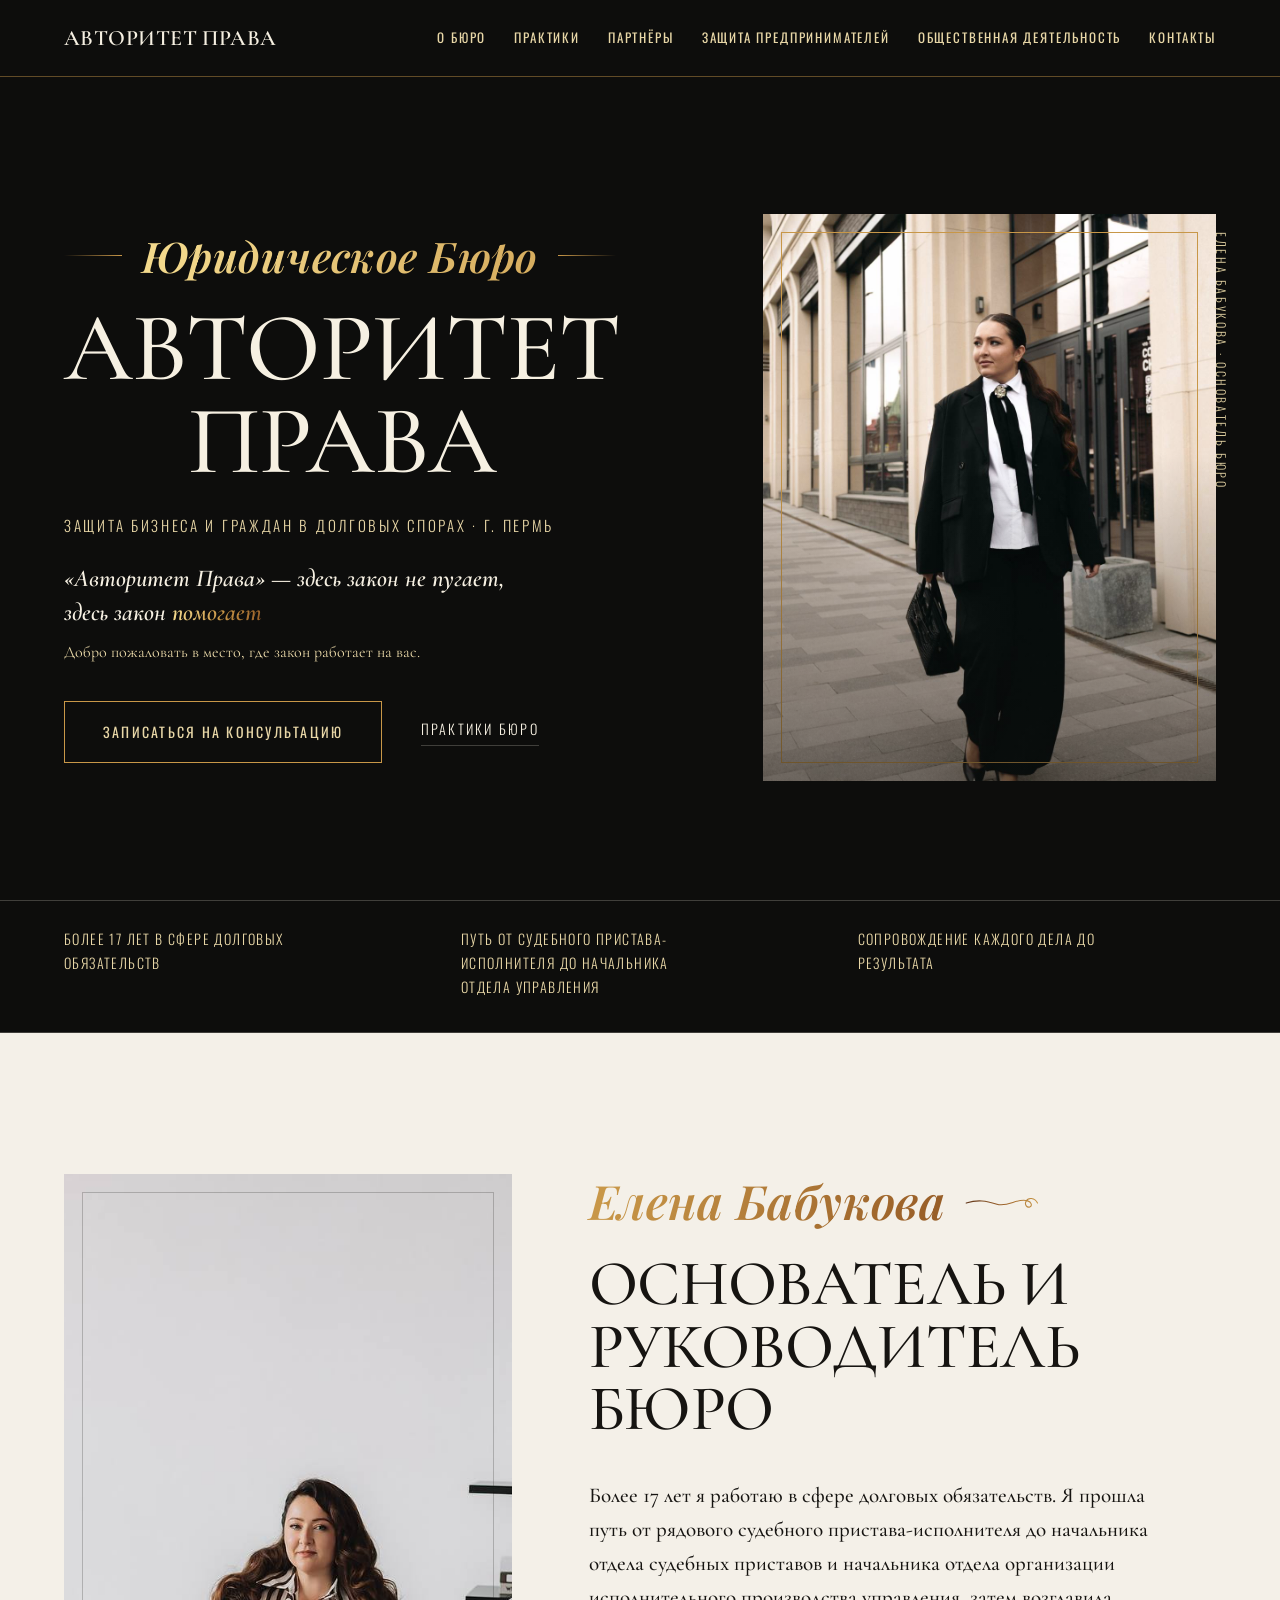
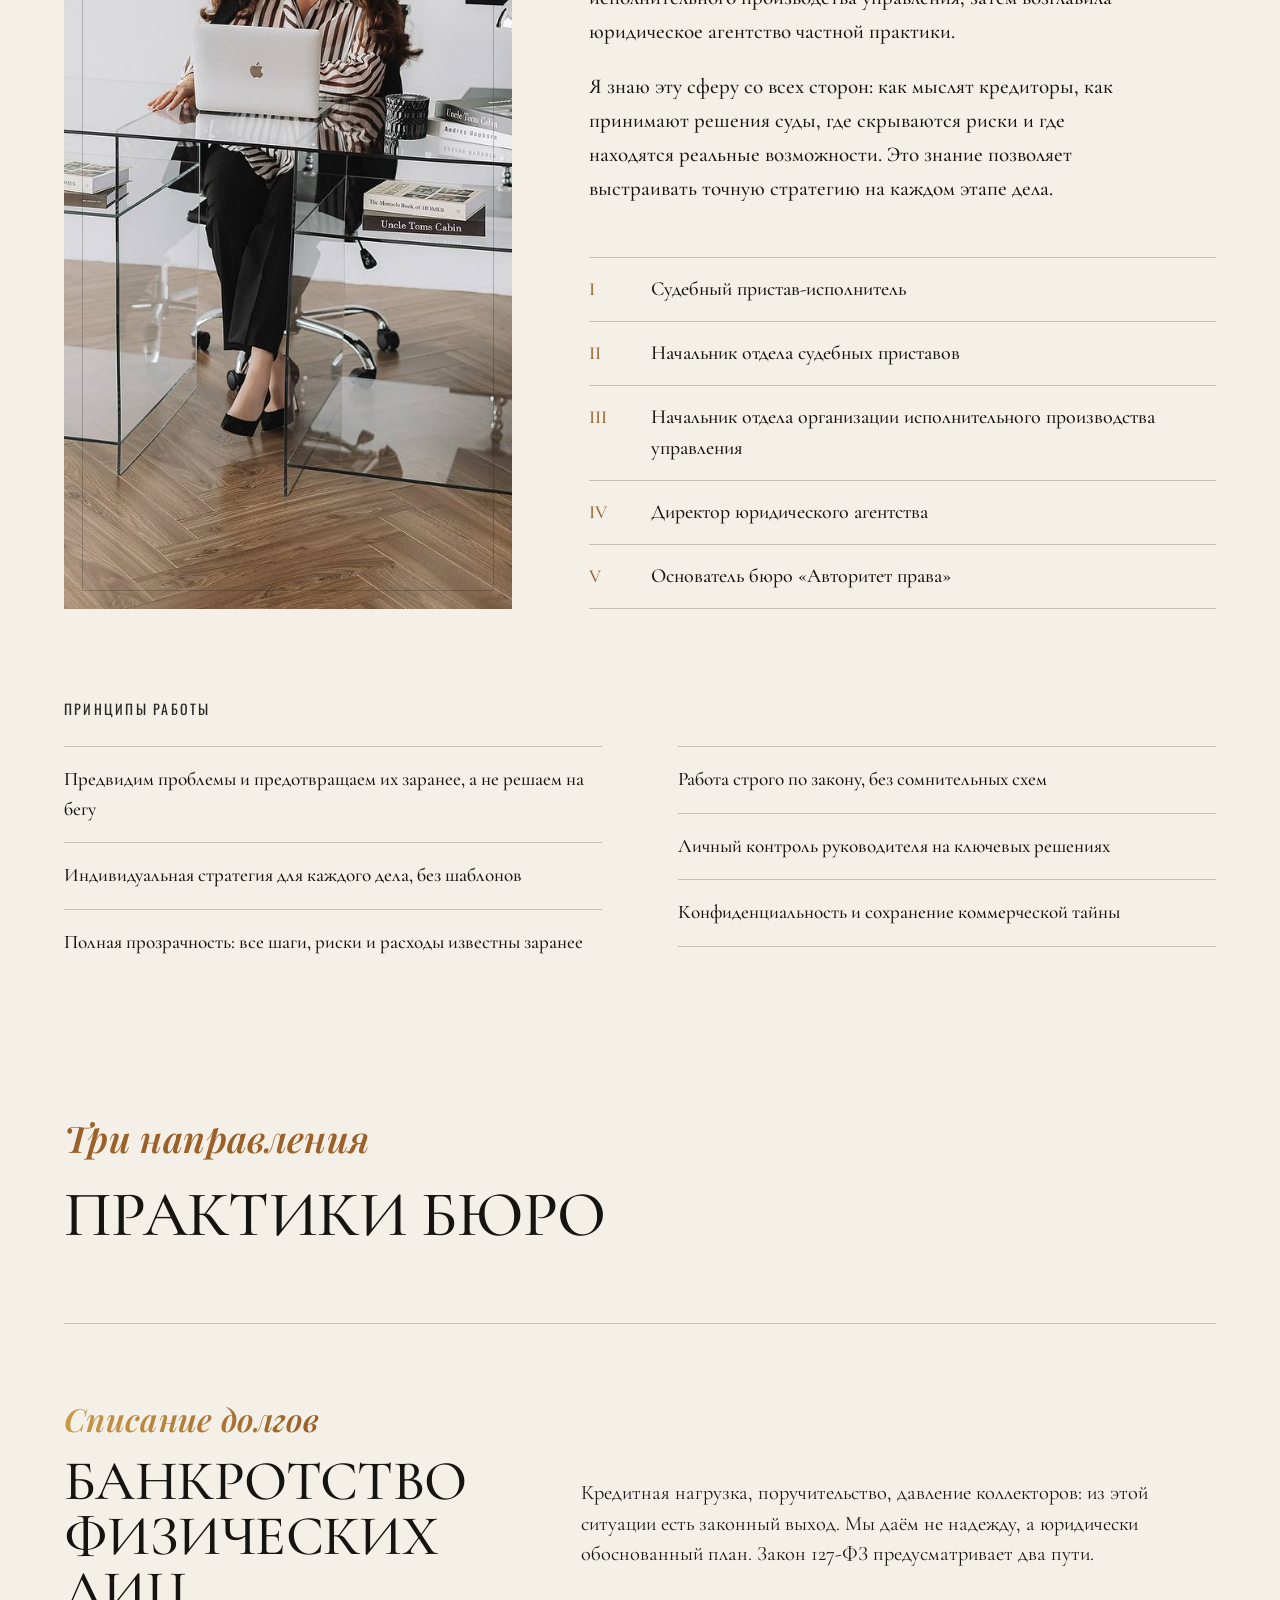
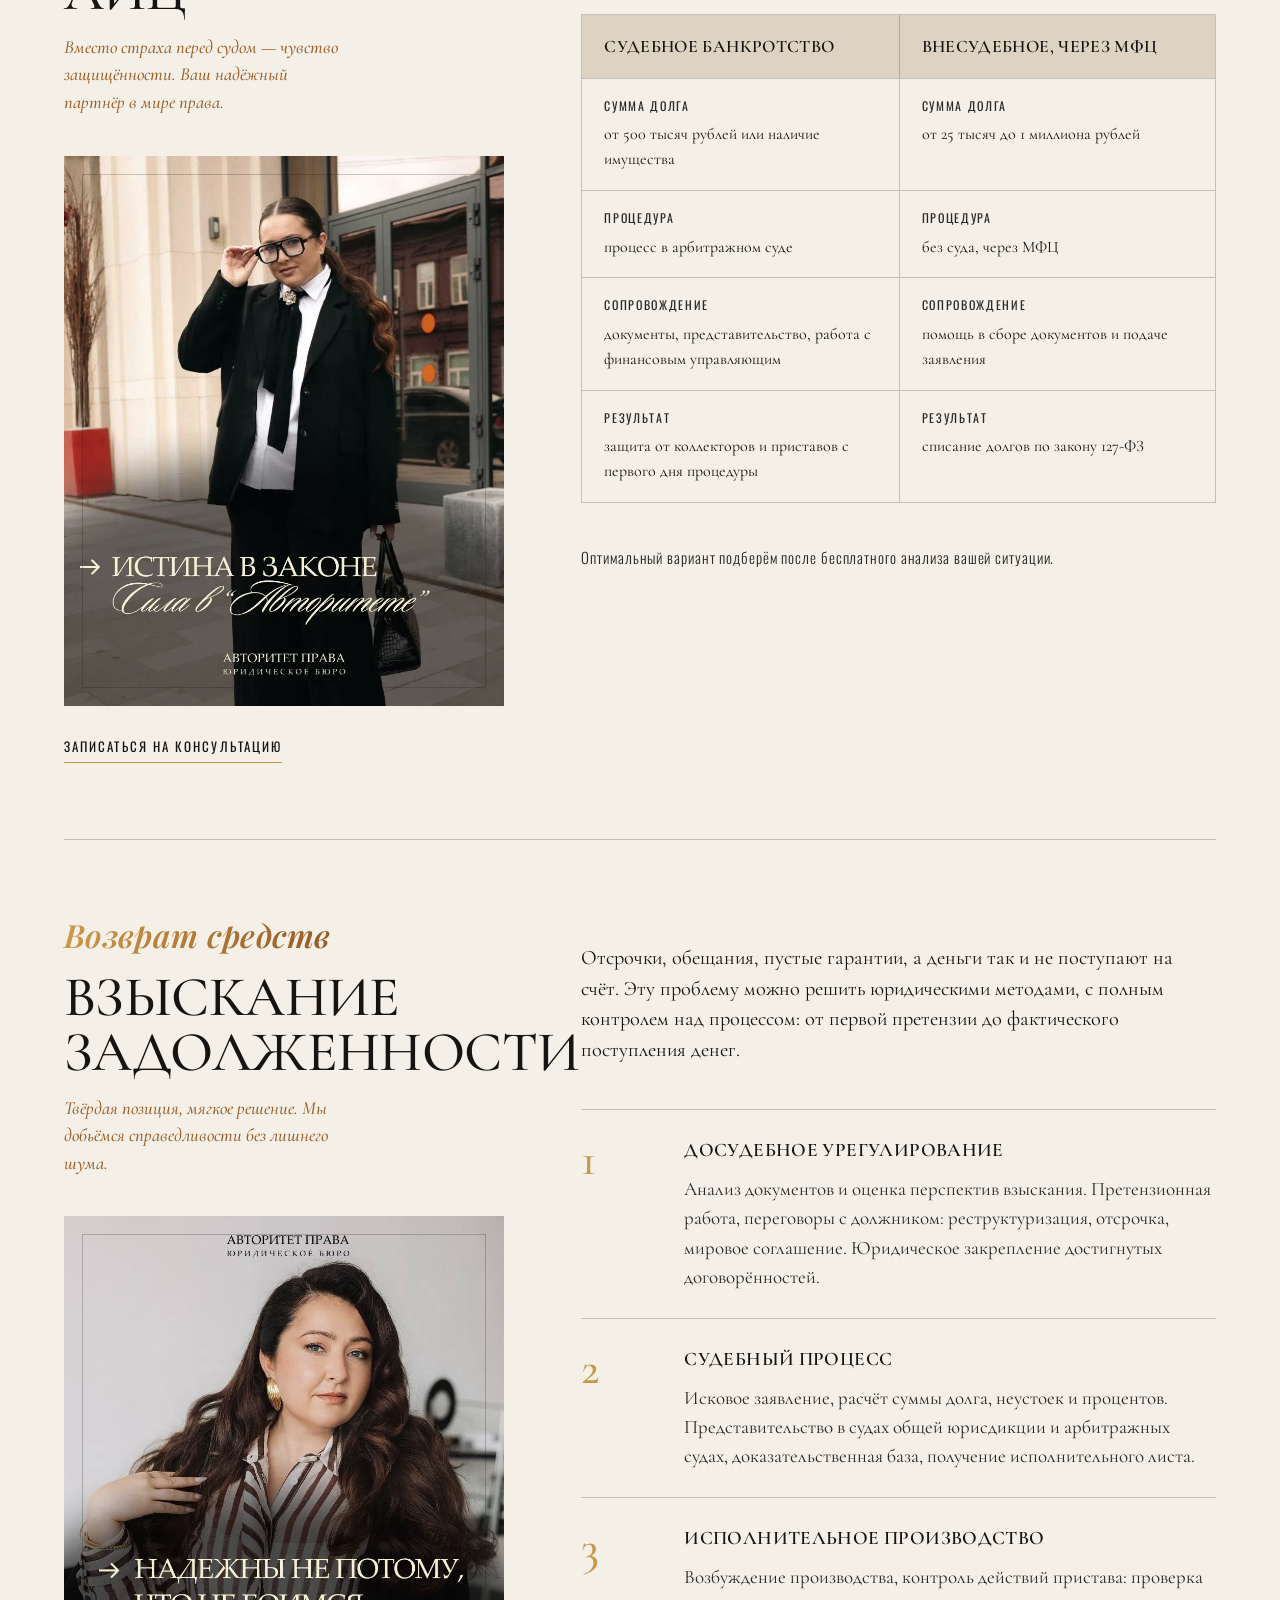
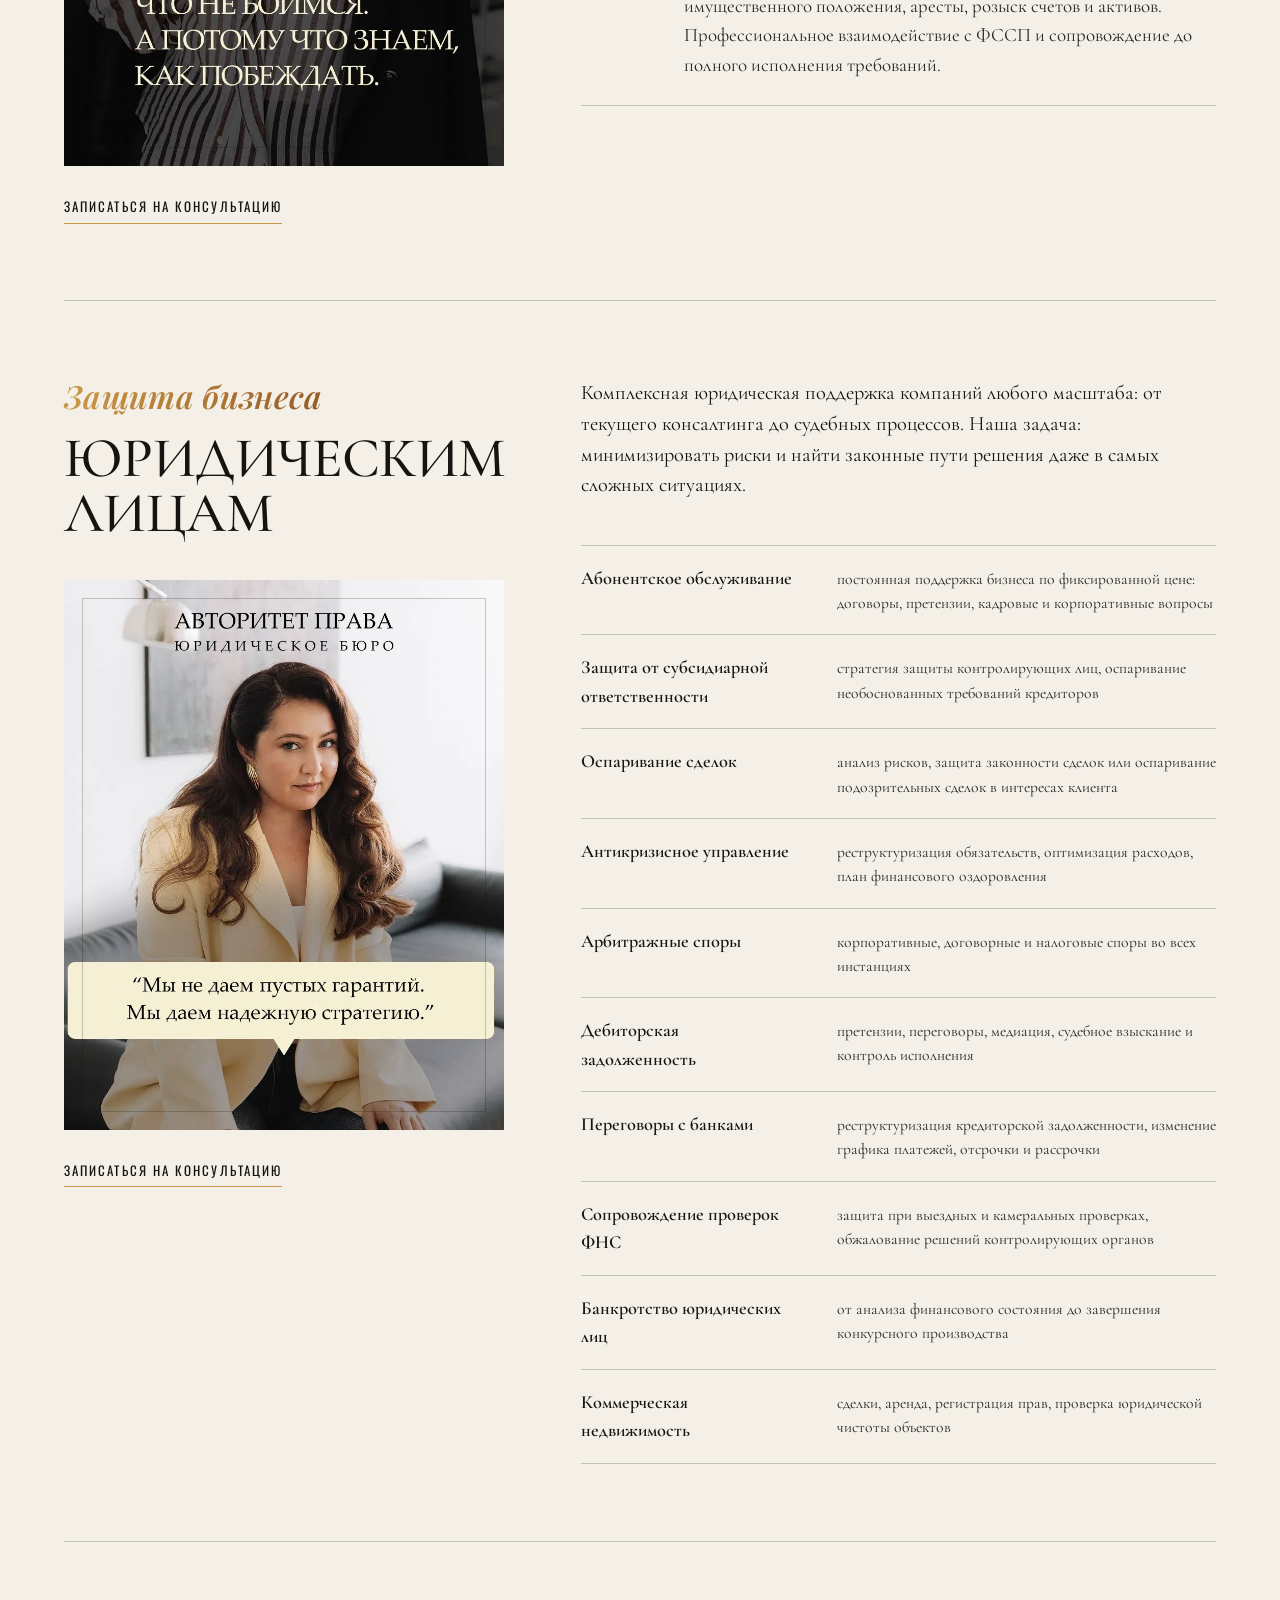
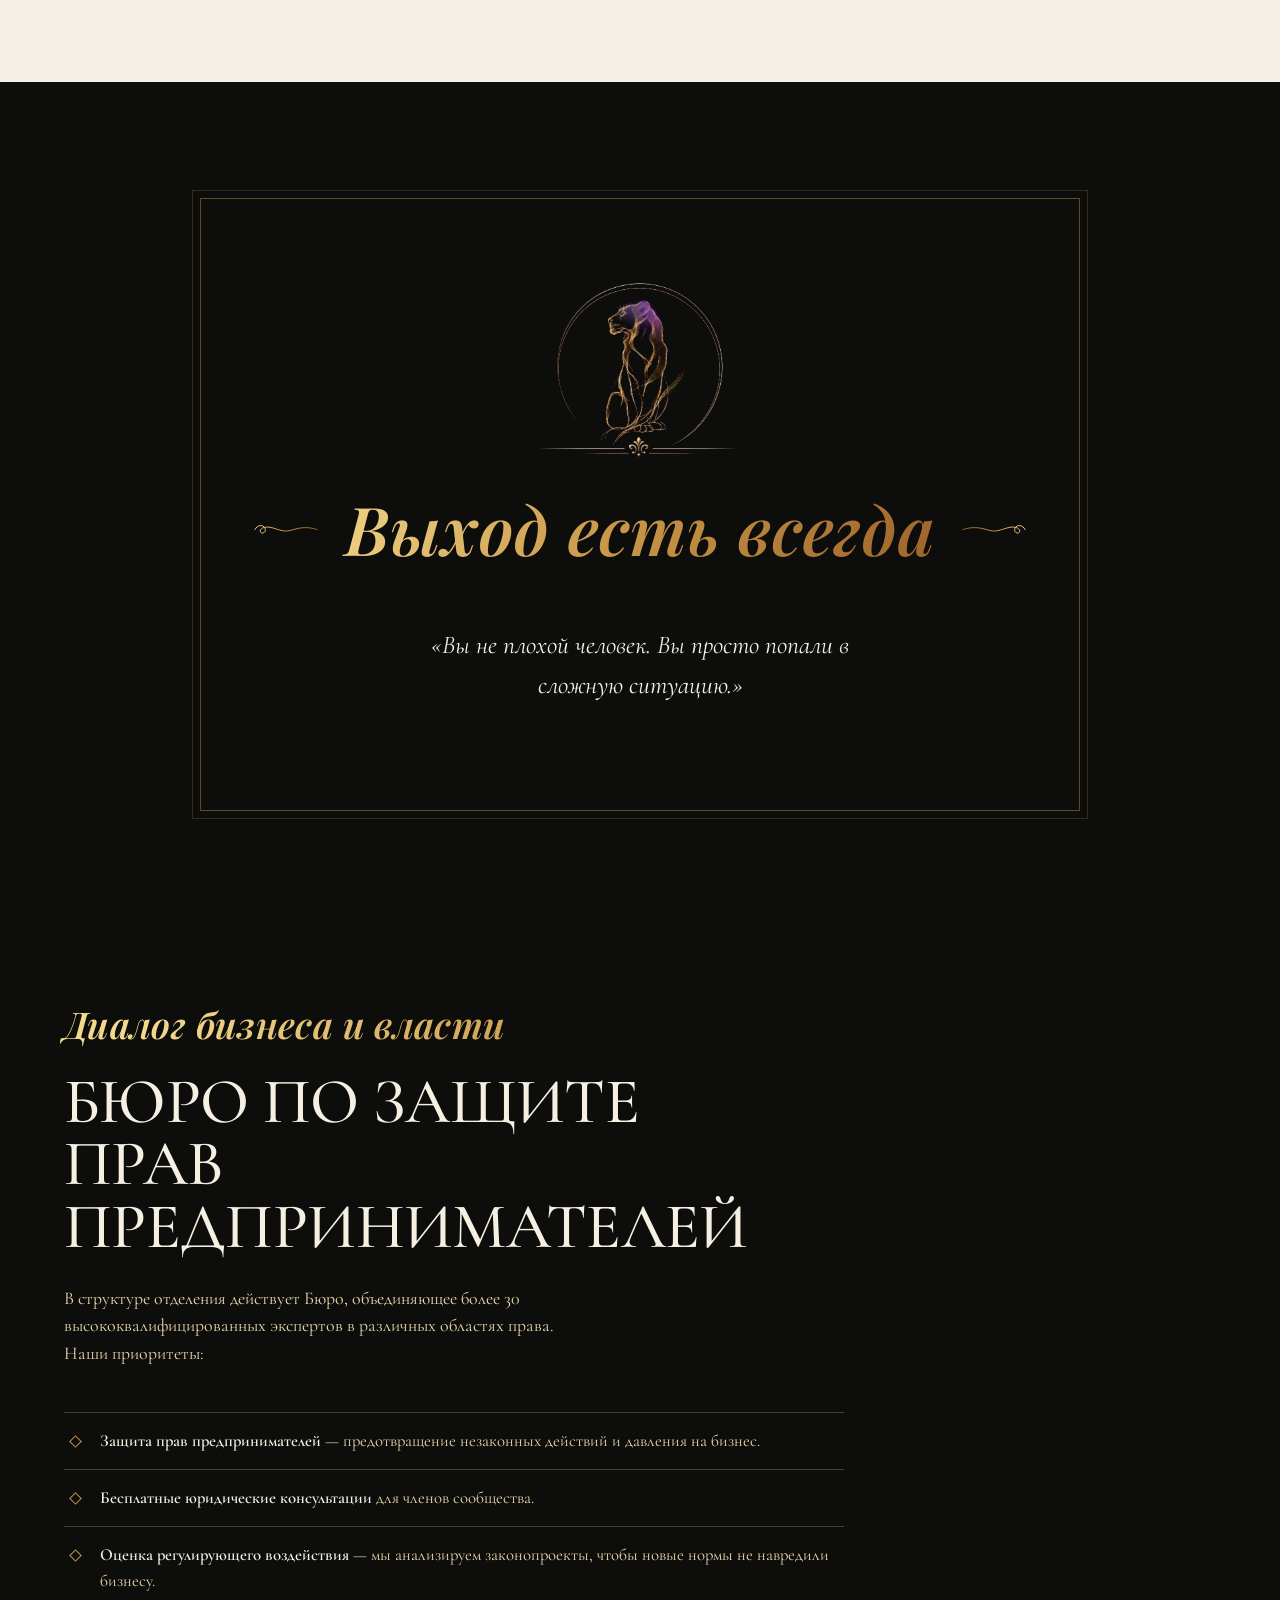
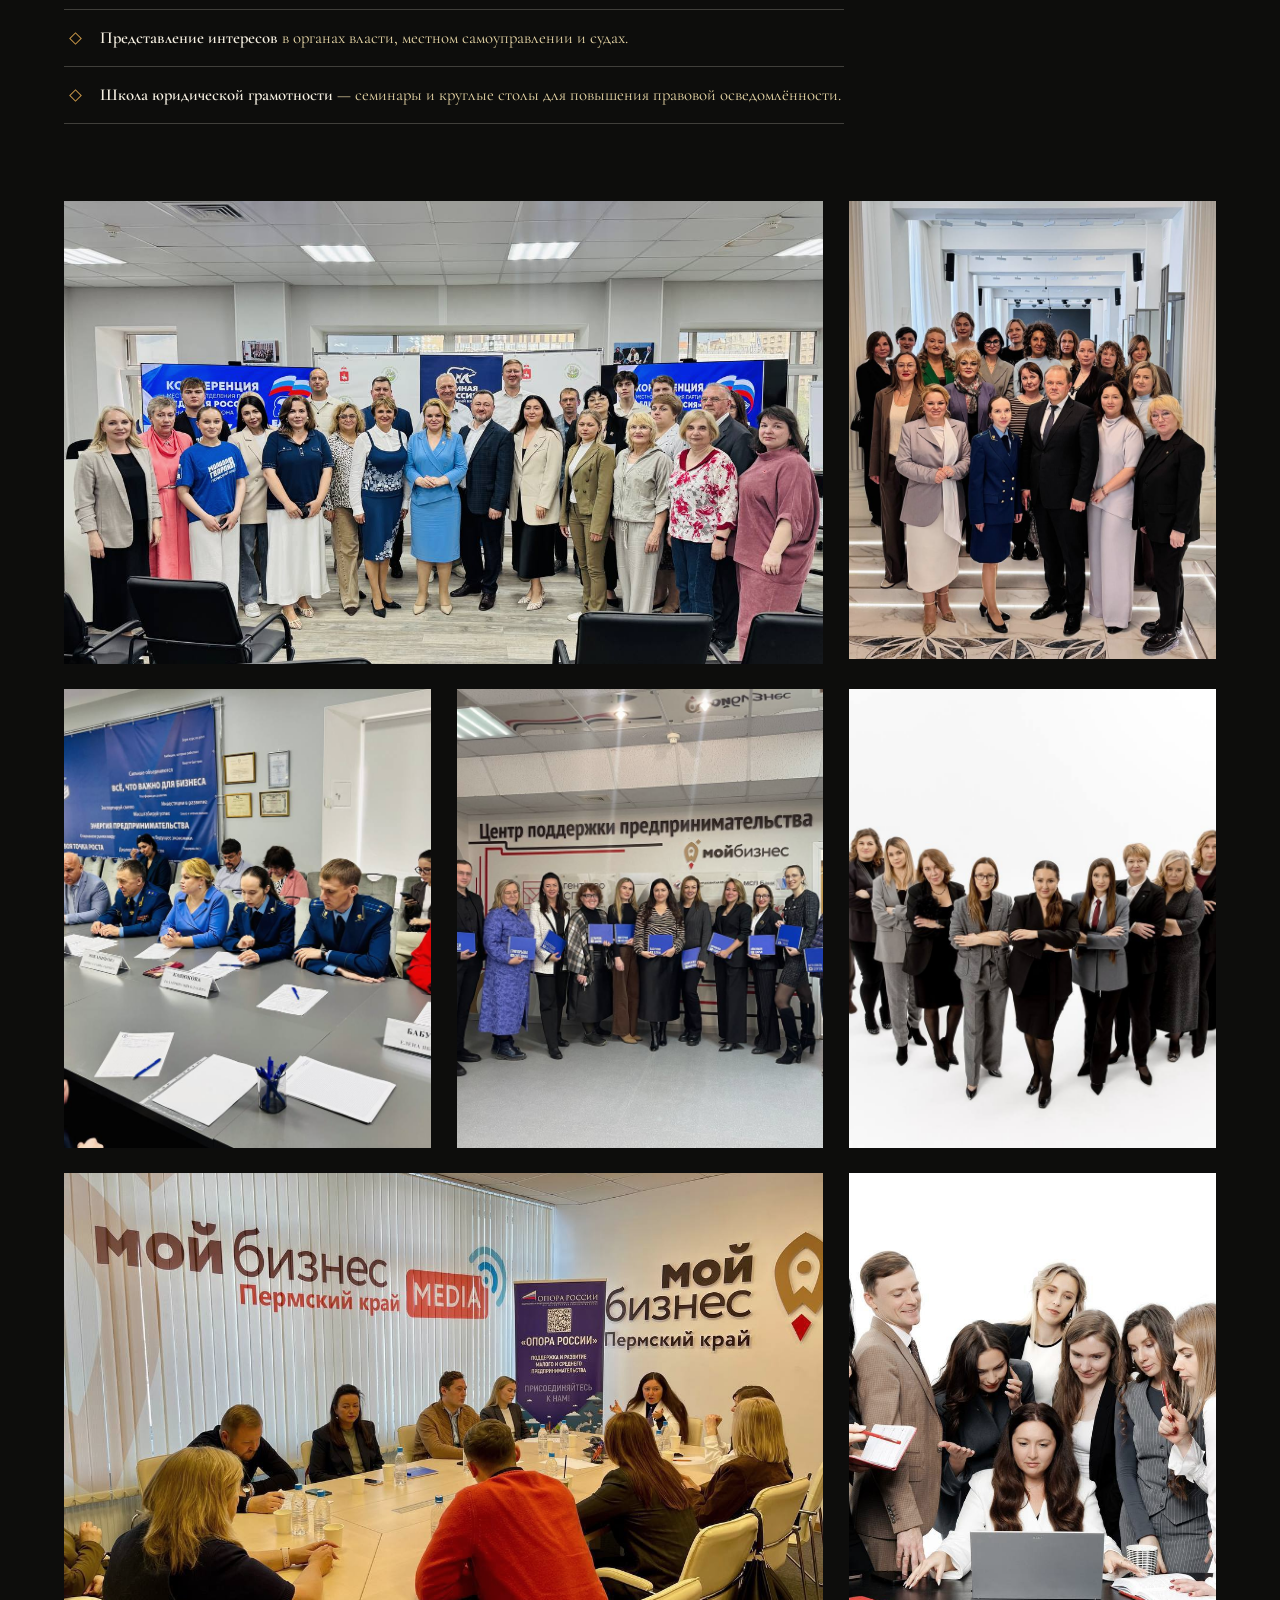
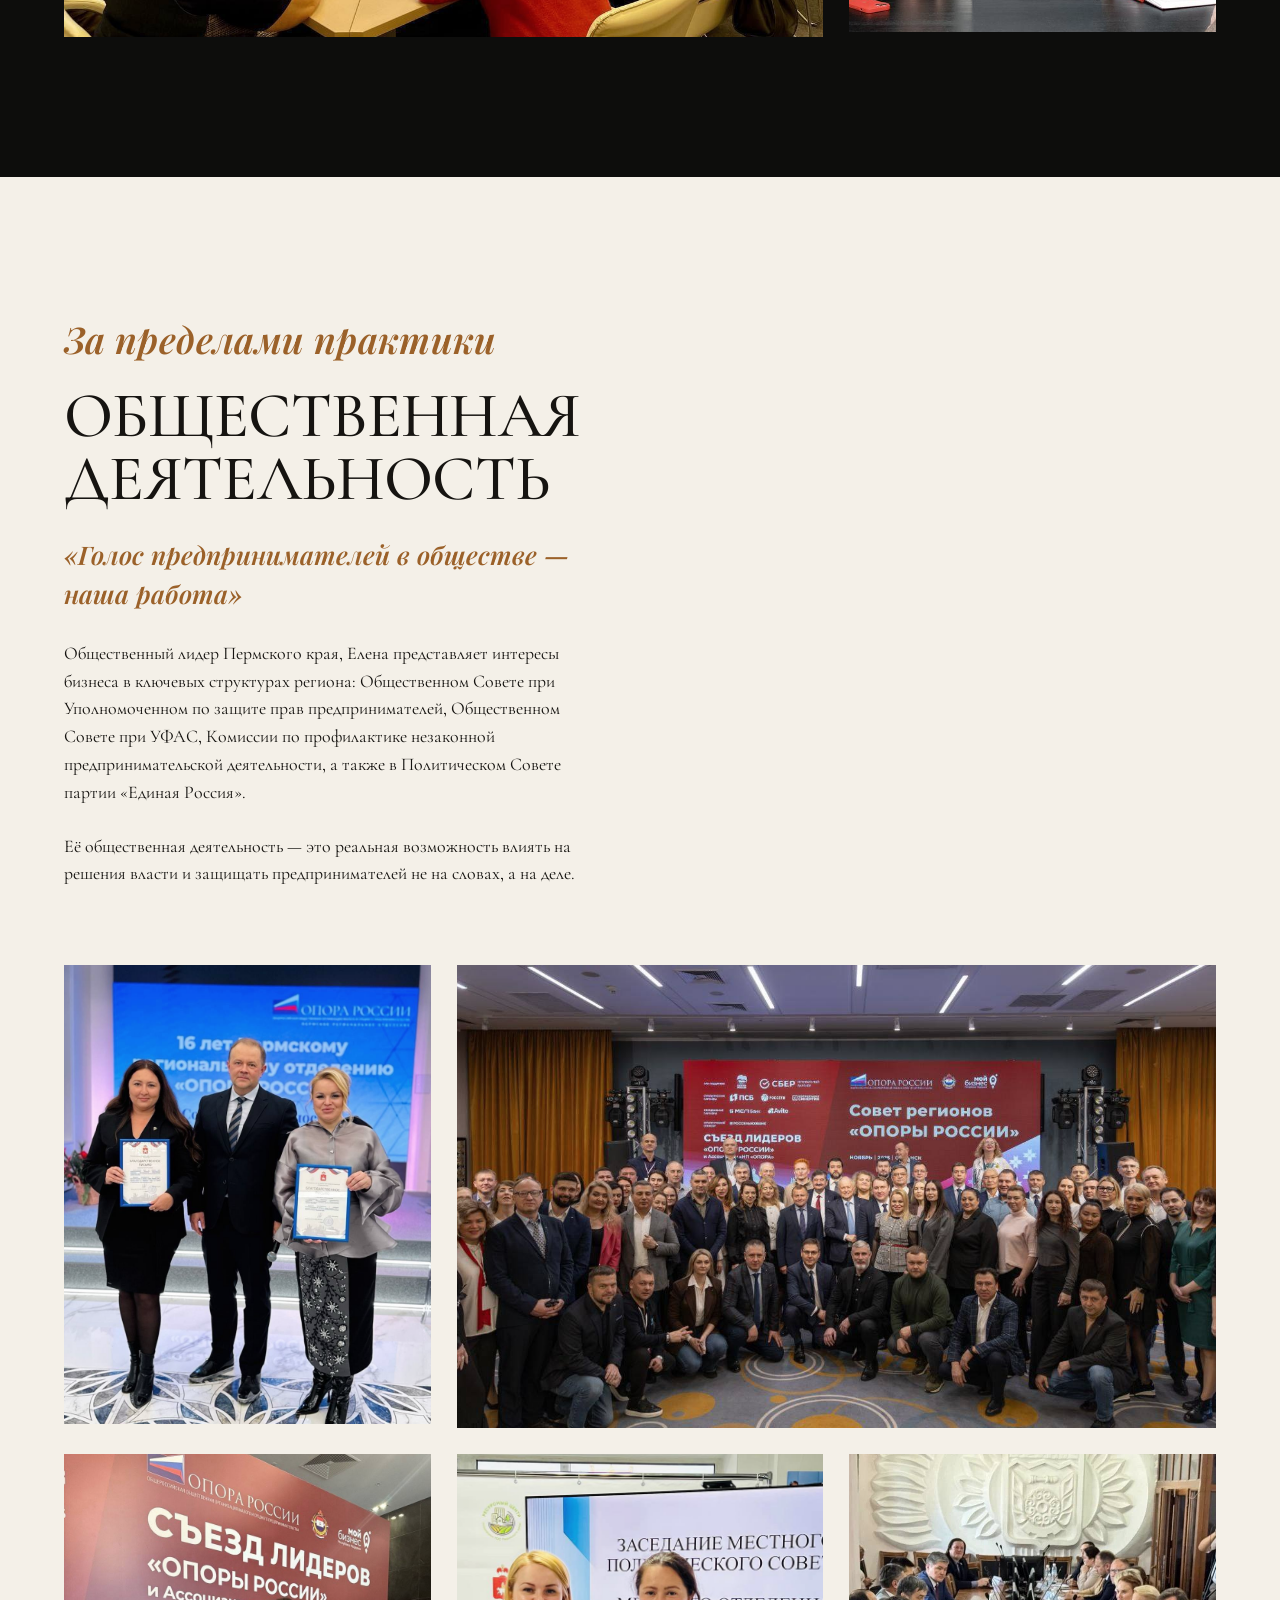
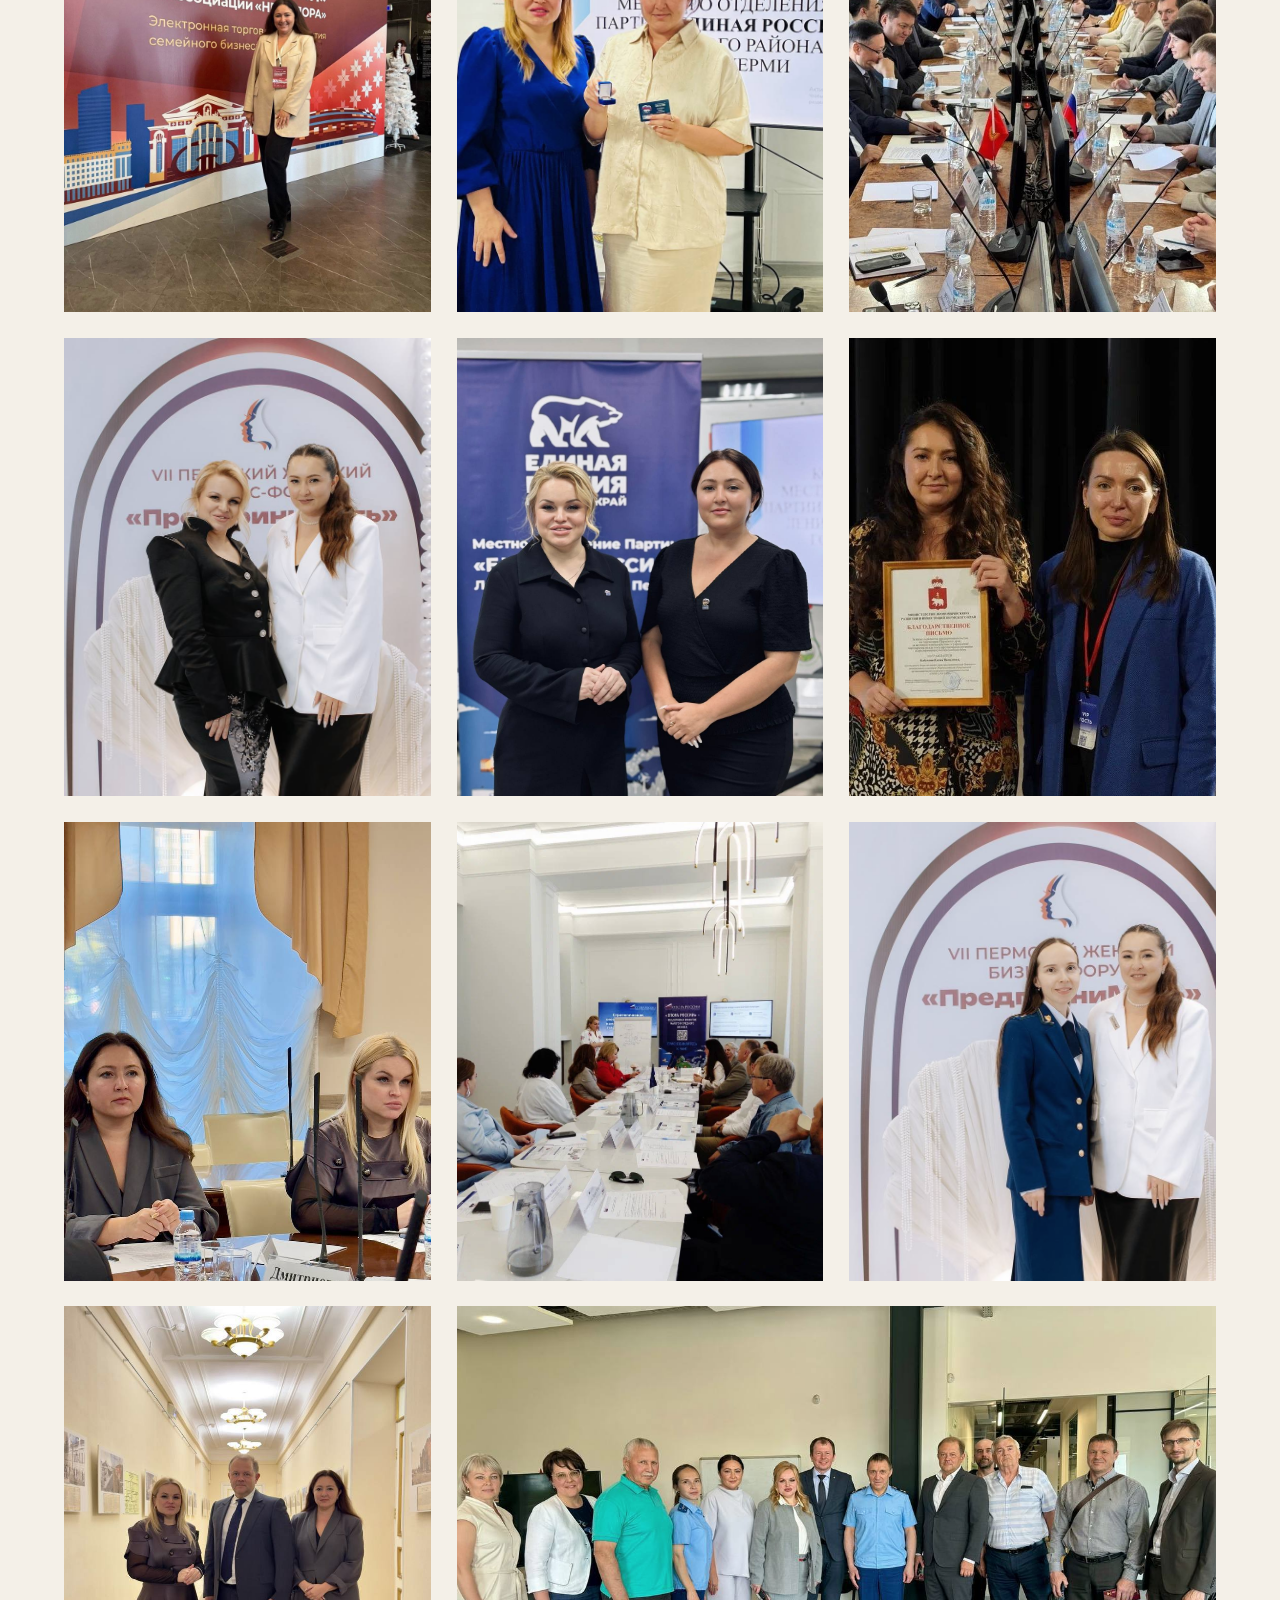
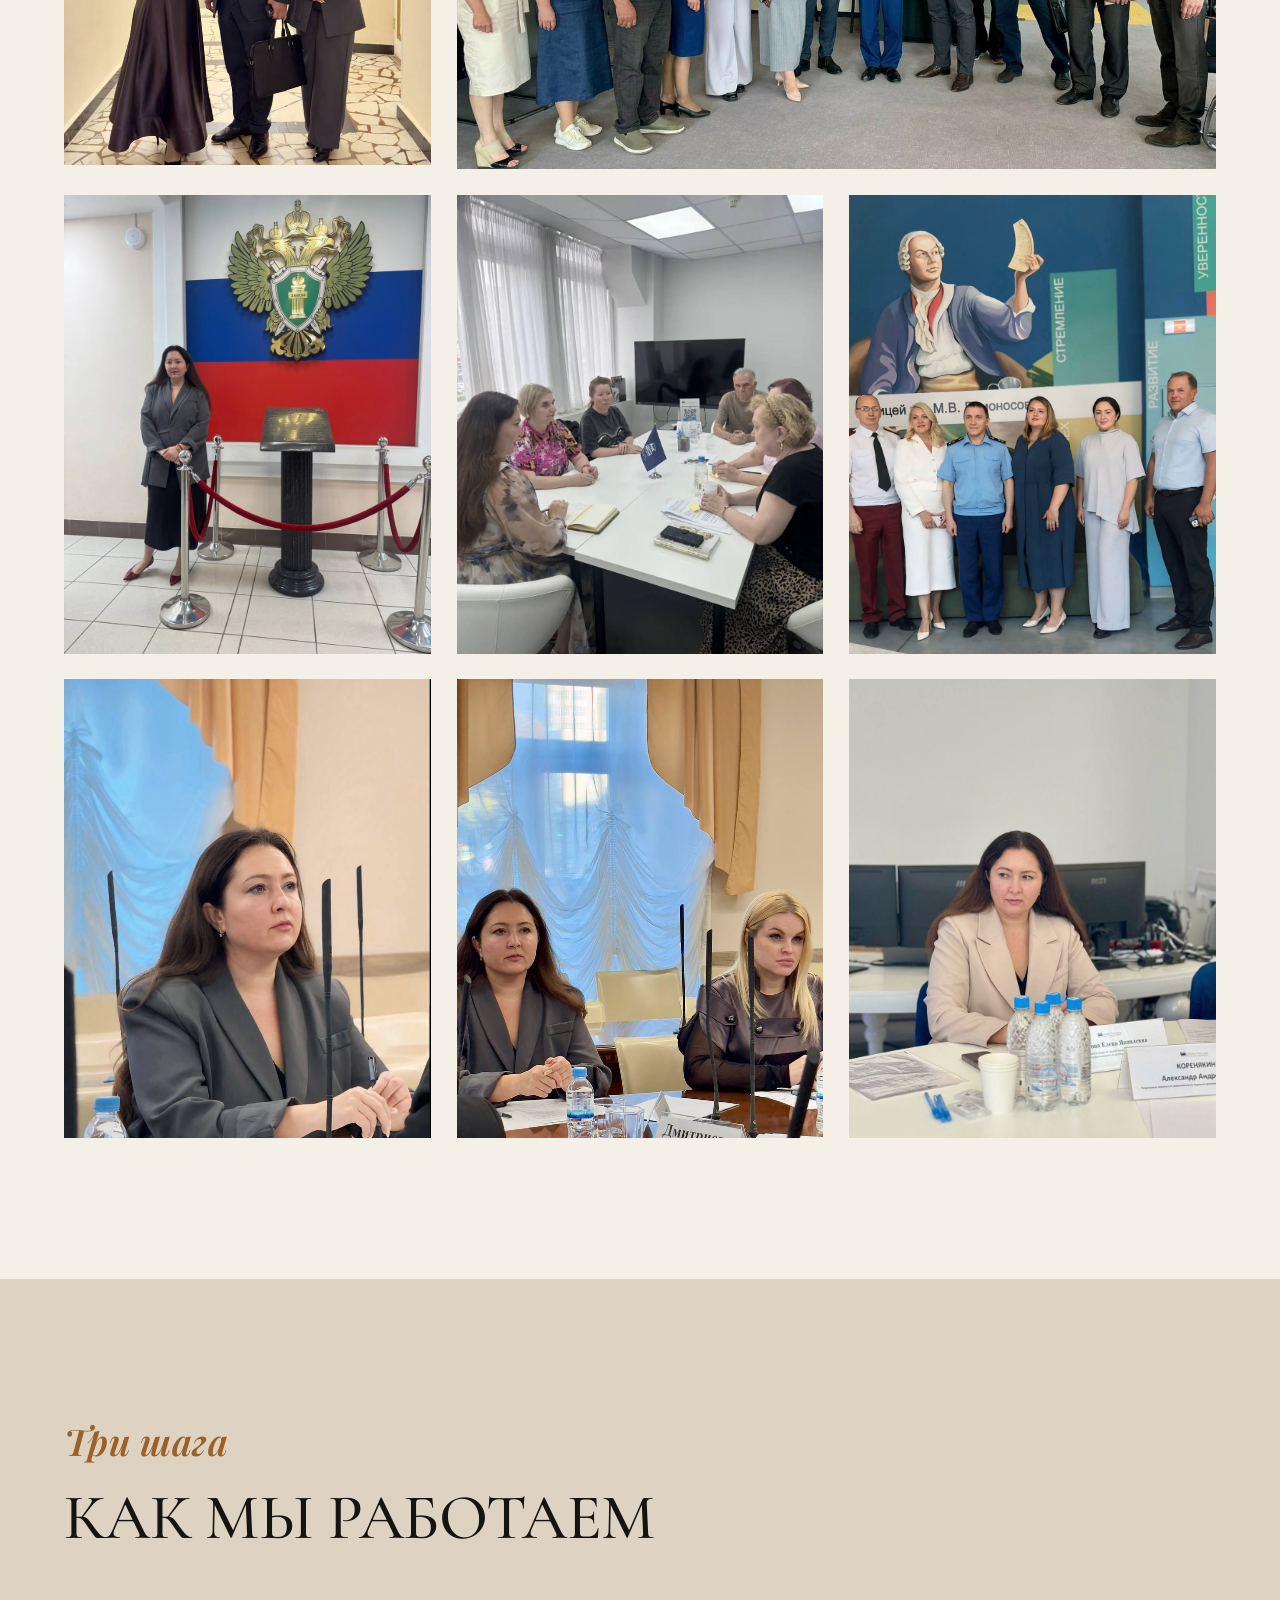
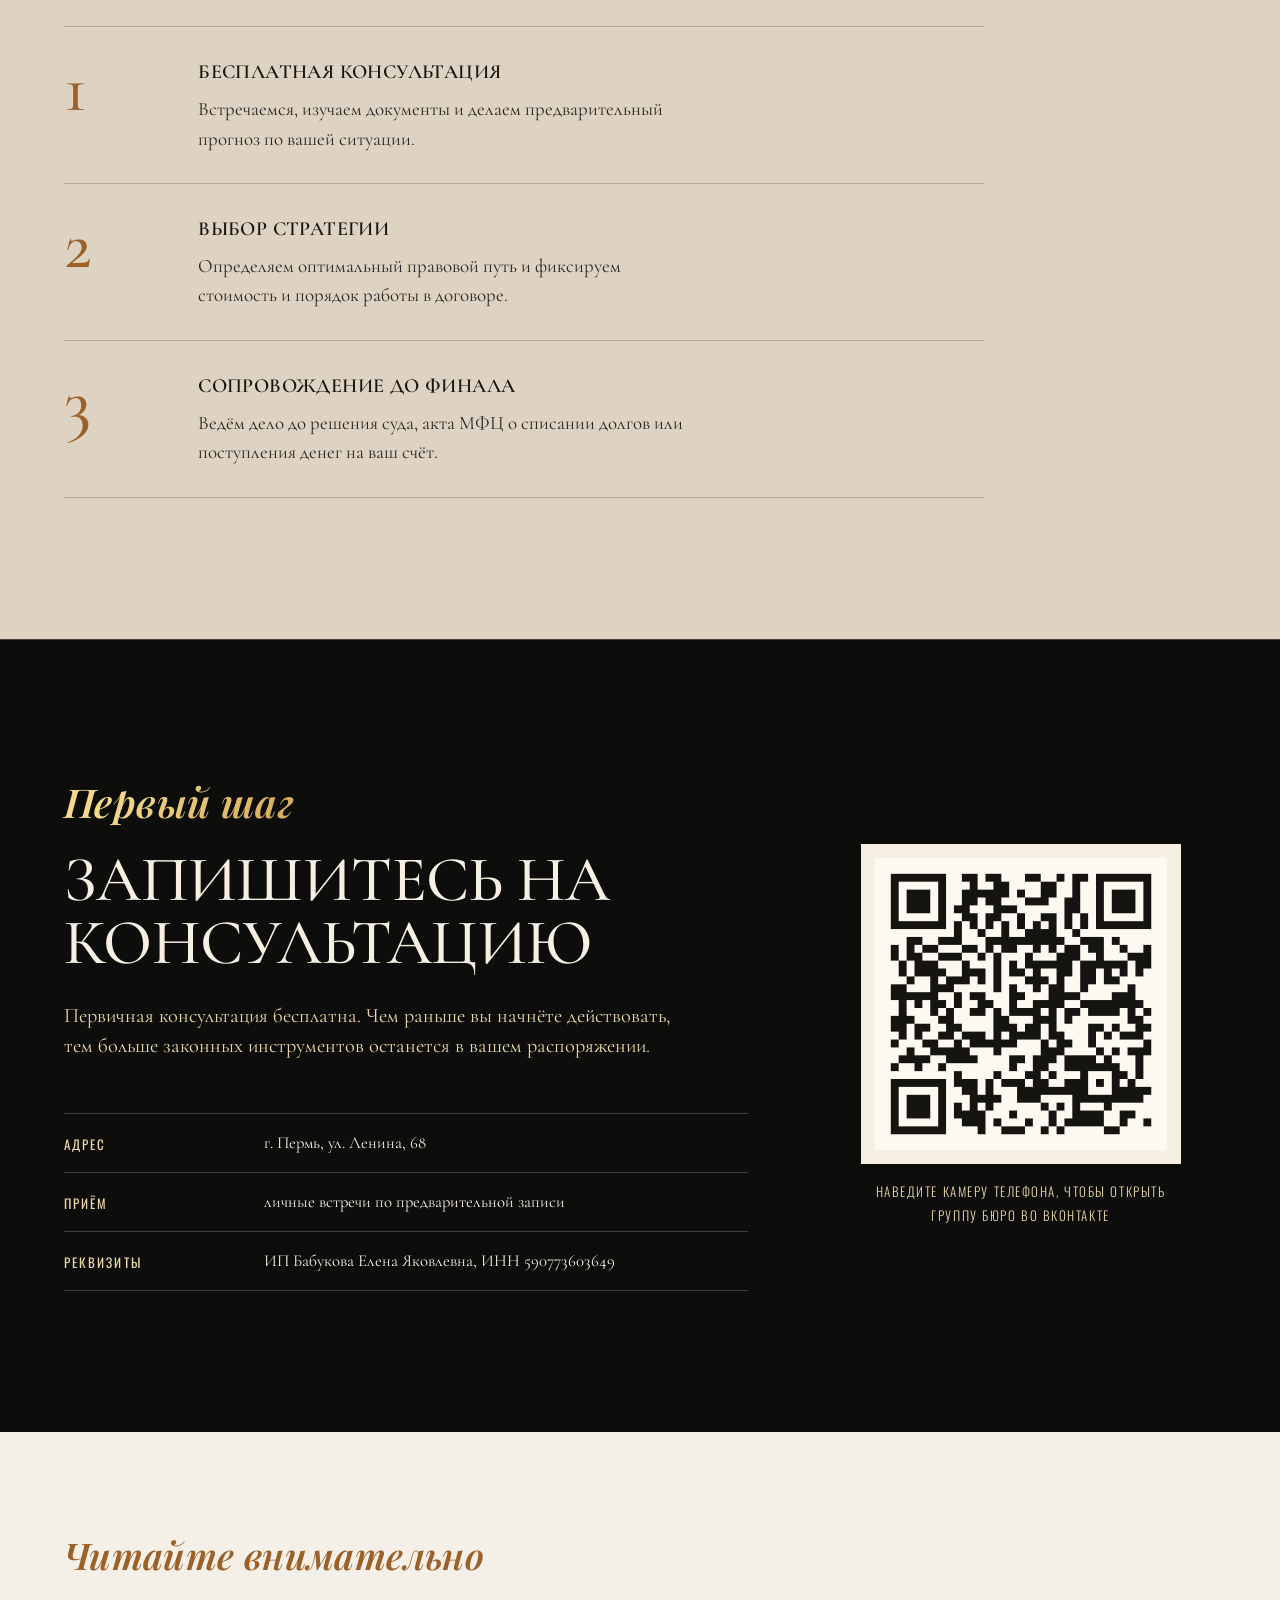
==== commit 1759dddf: "Убрана пантера из героя, оставлены линии и перелив золота Co-Authored-By: Claude Fable 5 <noreply@an" ====
--- a/index.html
+++ b/index.html
@@ -67,9 +67,6 @@
   <section class="hero" aria-label="Юридическое бюро Авторитет права">
     <div class="wrap hero-grid">
       <div class="hero-copy">
-        <figure class="hero-emblem logo-blend reveal" aria-hidden="true">
-          <img src="pics/emblem.png" alt="" fetchpriority="high" onerror="this.closest('.hero-emblem').hidden=true">
-        </figure>
         <p class="script gold-script hero-script reveal"><span class="hero-script-text">Юридическое Бюро</span></p>
         <h1 class="hero-title">
           <span class="reveal d1">Авторитет</span>
--- a/assets/site.css
+++ b/assets/site.css
@@ -342,11 +342,6 @@
   padding-bottom:clamp(50px,7vh,90px);
   min-height:calc(100vh - 77px);
 }
-.hero-emblem{
-  width:clamp(112px,13vw,150px);
-  margin-bottom:8px;
-}
-.hero-emblem img{width:100%;display:block}
 .hero-script{
   font-size:clamp(1.7rem,3.3vw,2.8rem);
   margin-bottom:16px;
@@ -1320,7 +1315,6 @@
 @media (max-width:1080px){
   .hero-grid{grid-template-columns:1fr;min-height:0}
   .hero-copy{text-align:center}
-  .hero-emblem{margin-inline:auto}
   .hero-script{justify-content:center}
   .hero-title{align-items:center;margin-inline:auto}
   .hero-title span:last-child{align-self:center}
